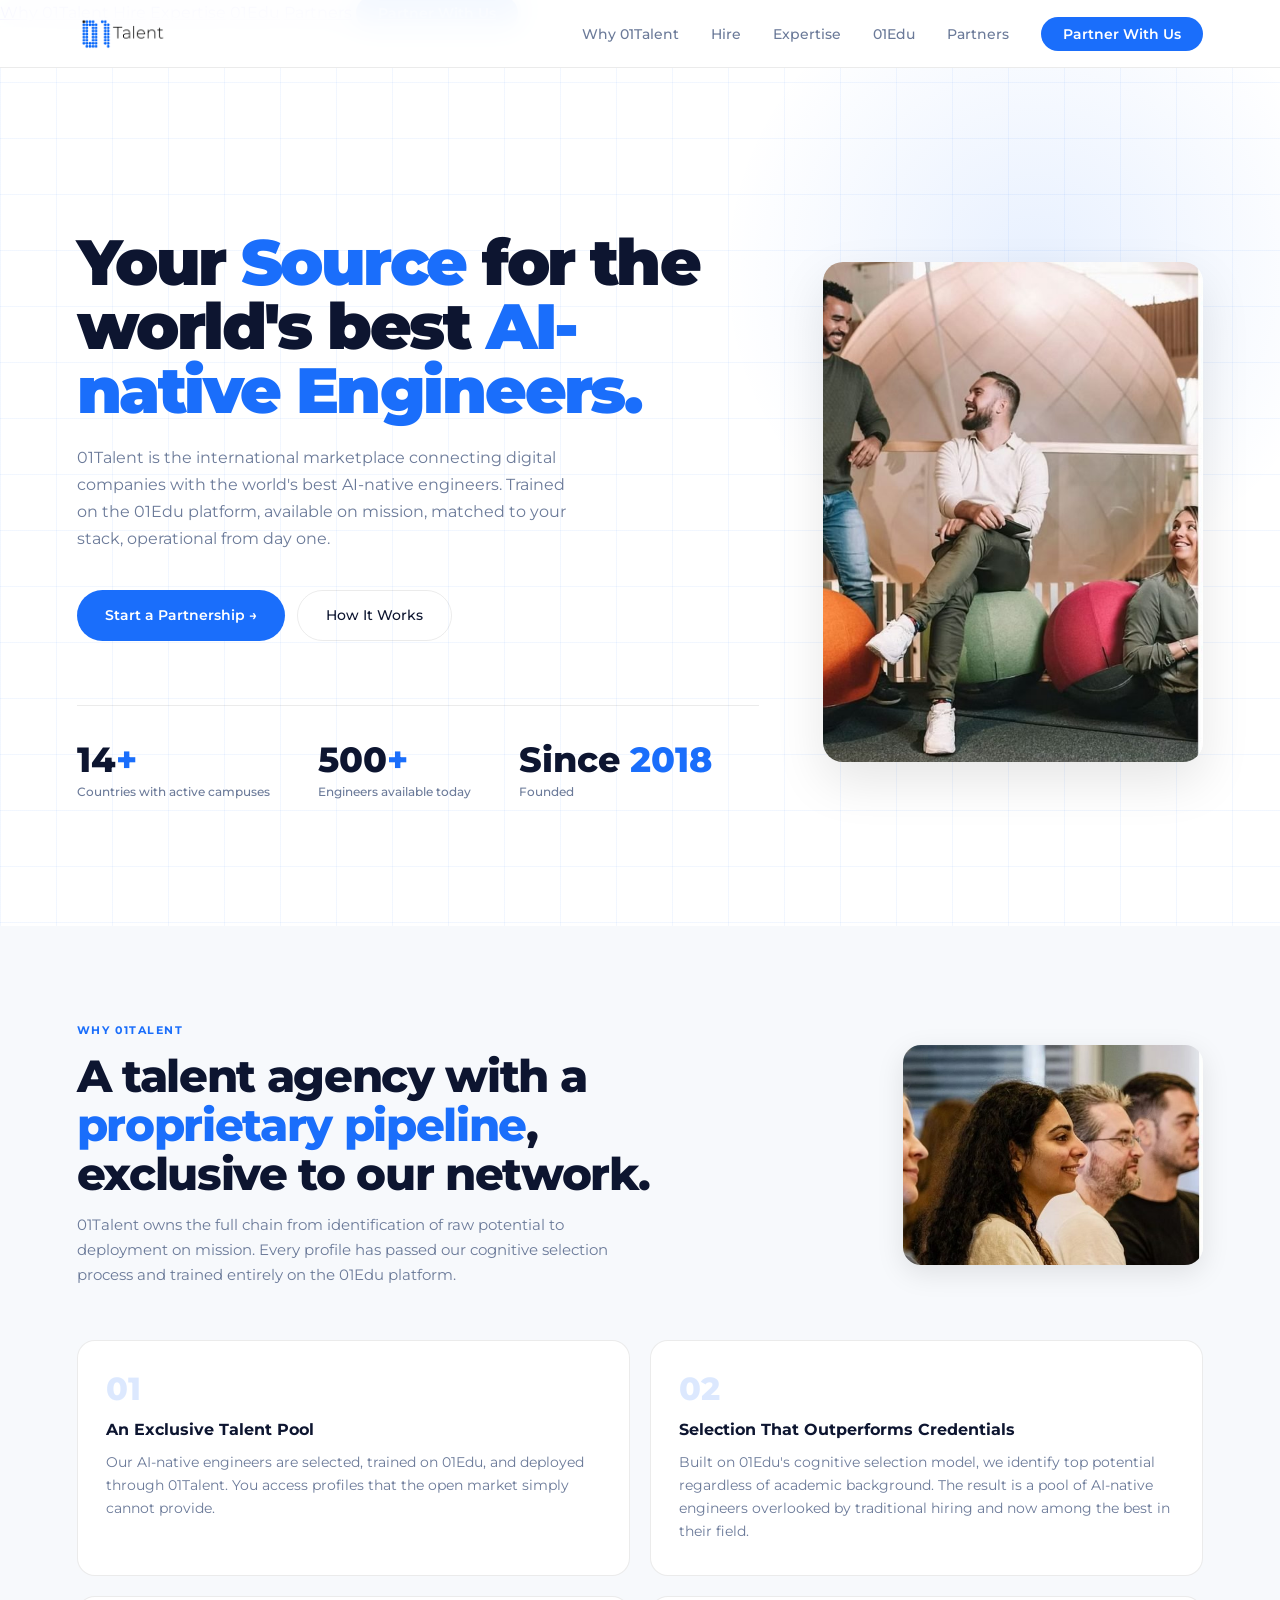
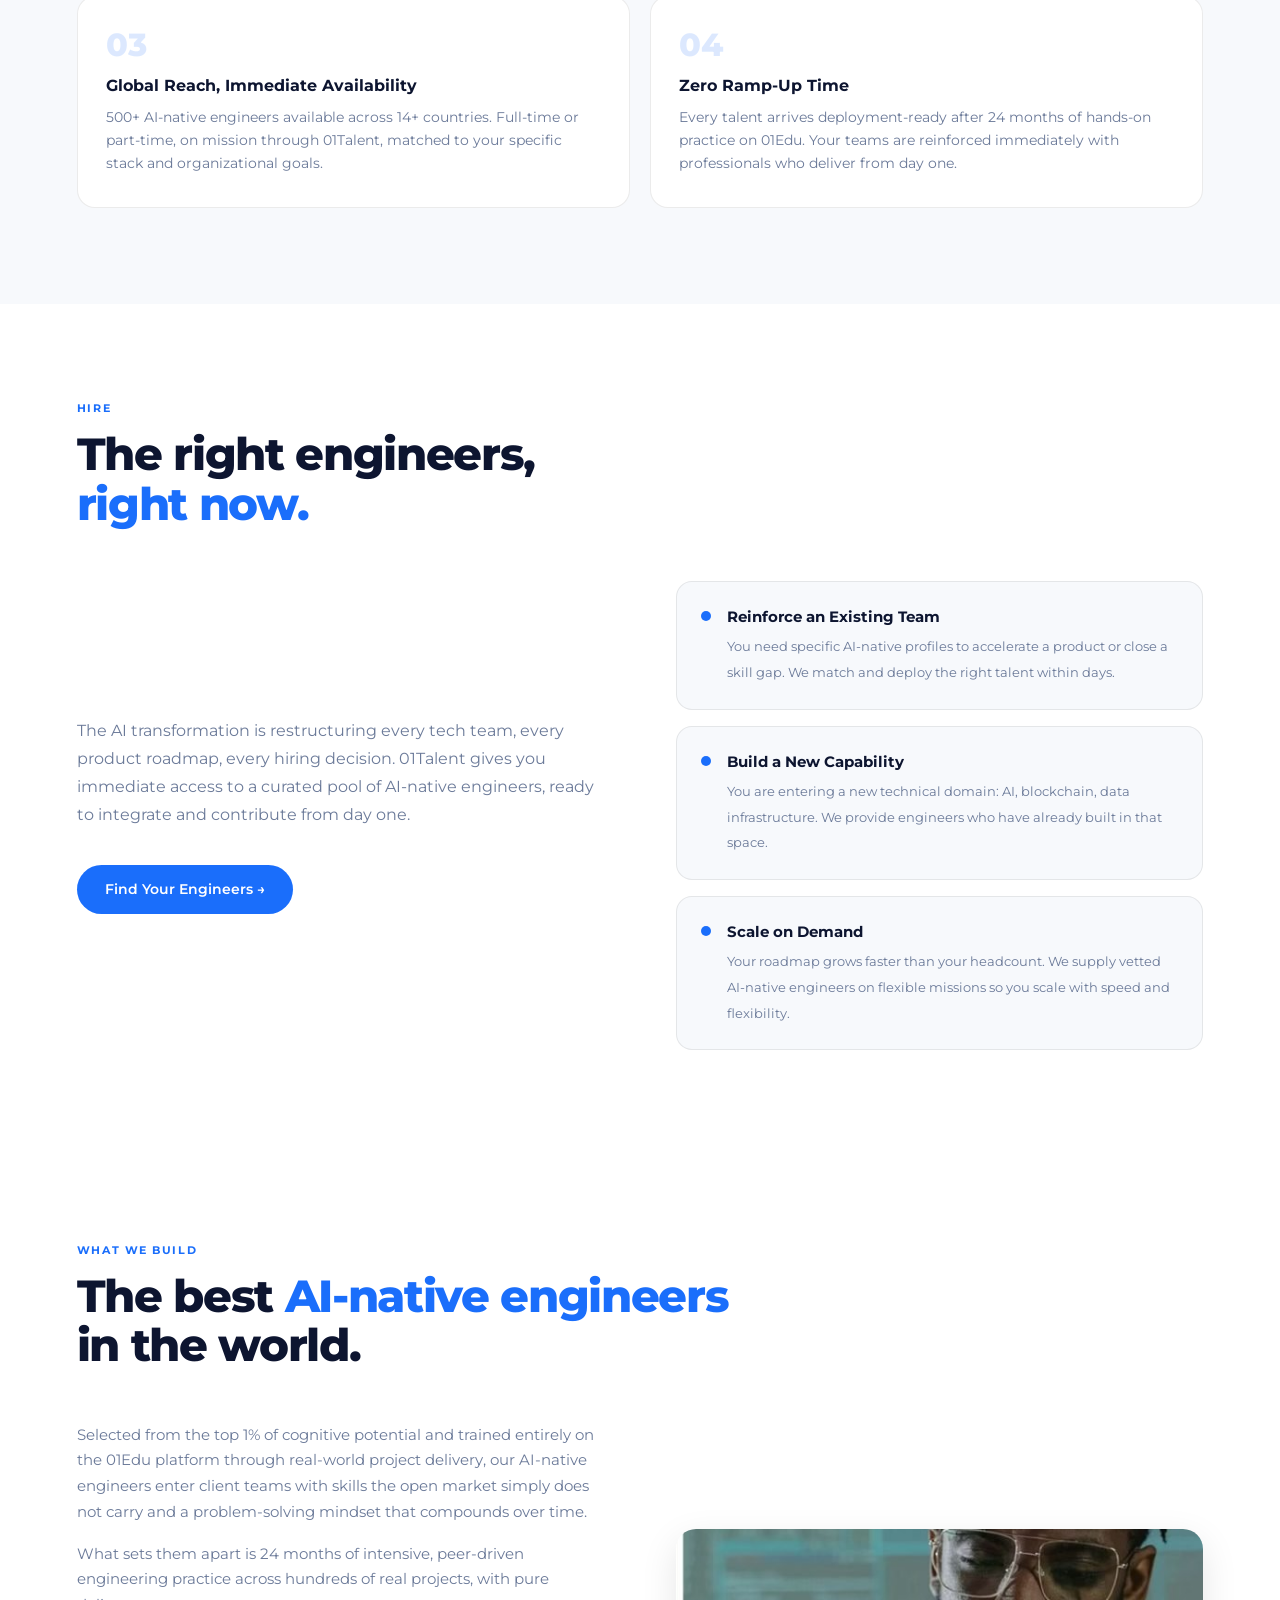
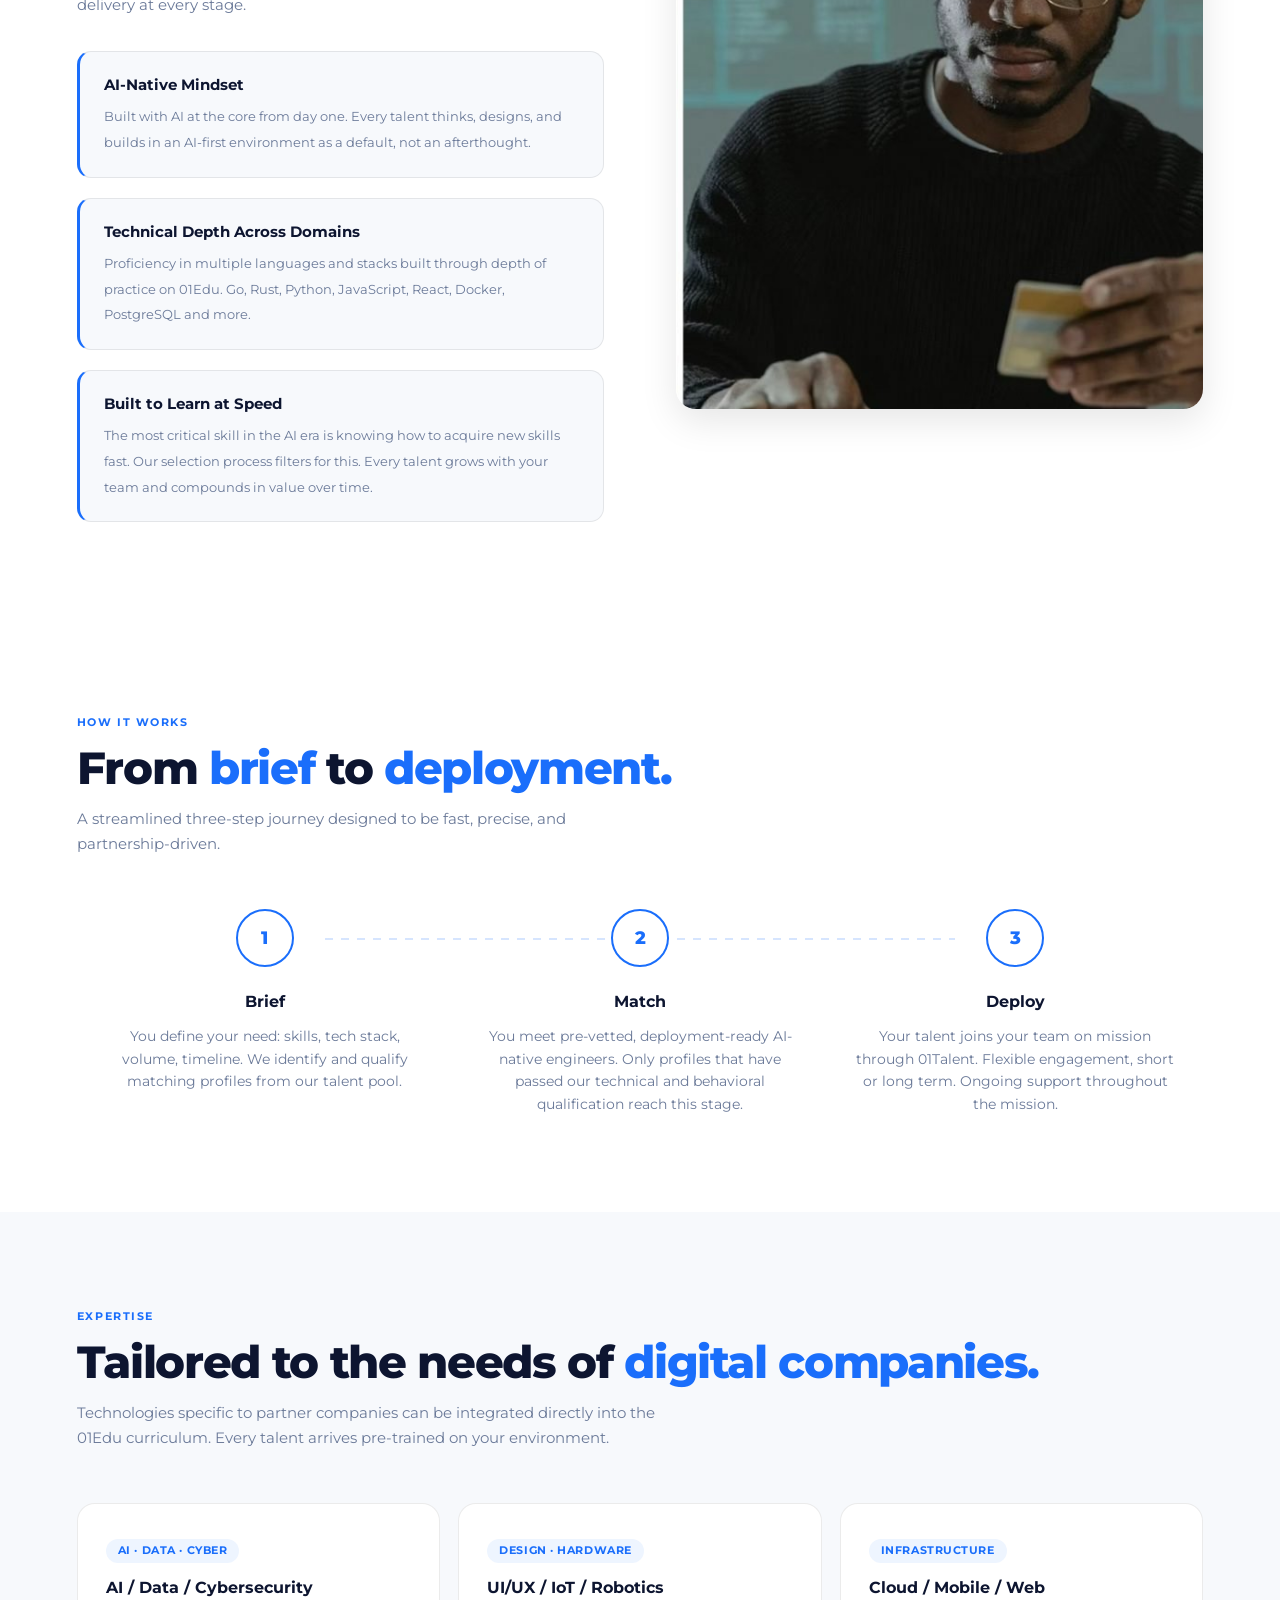
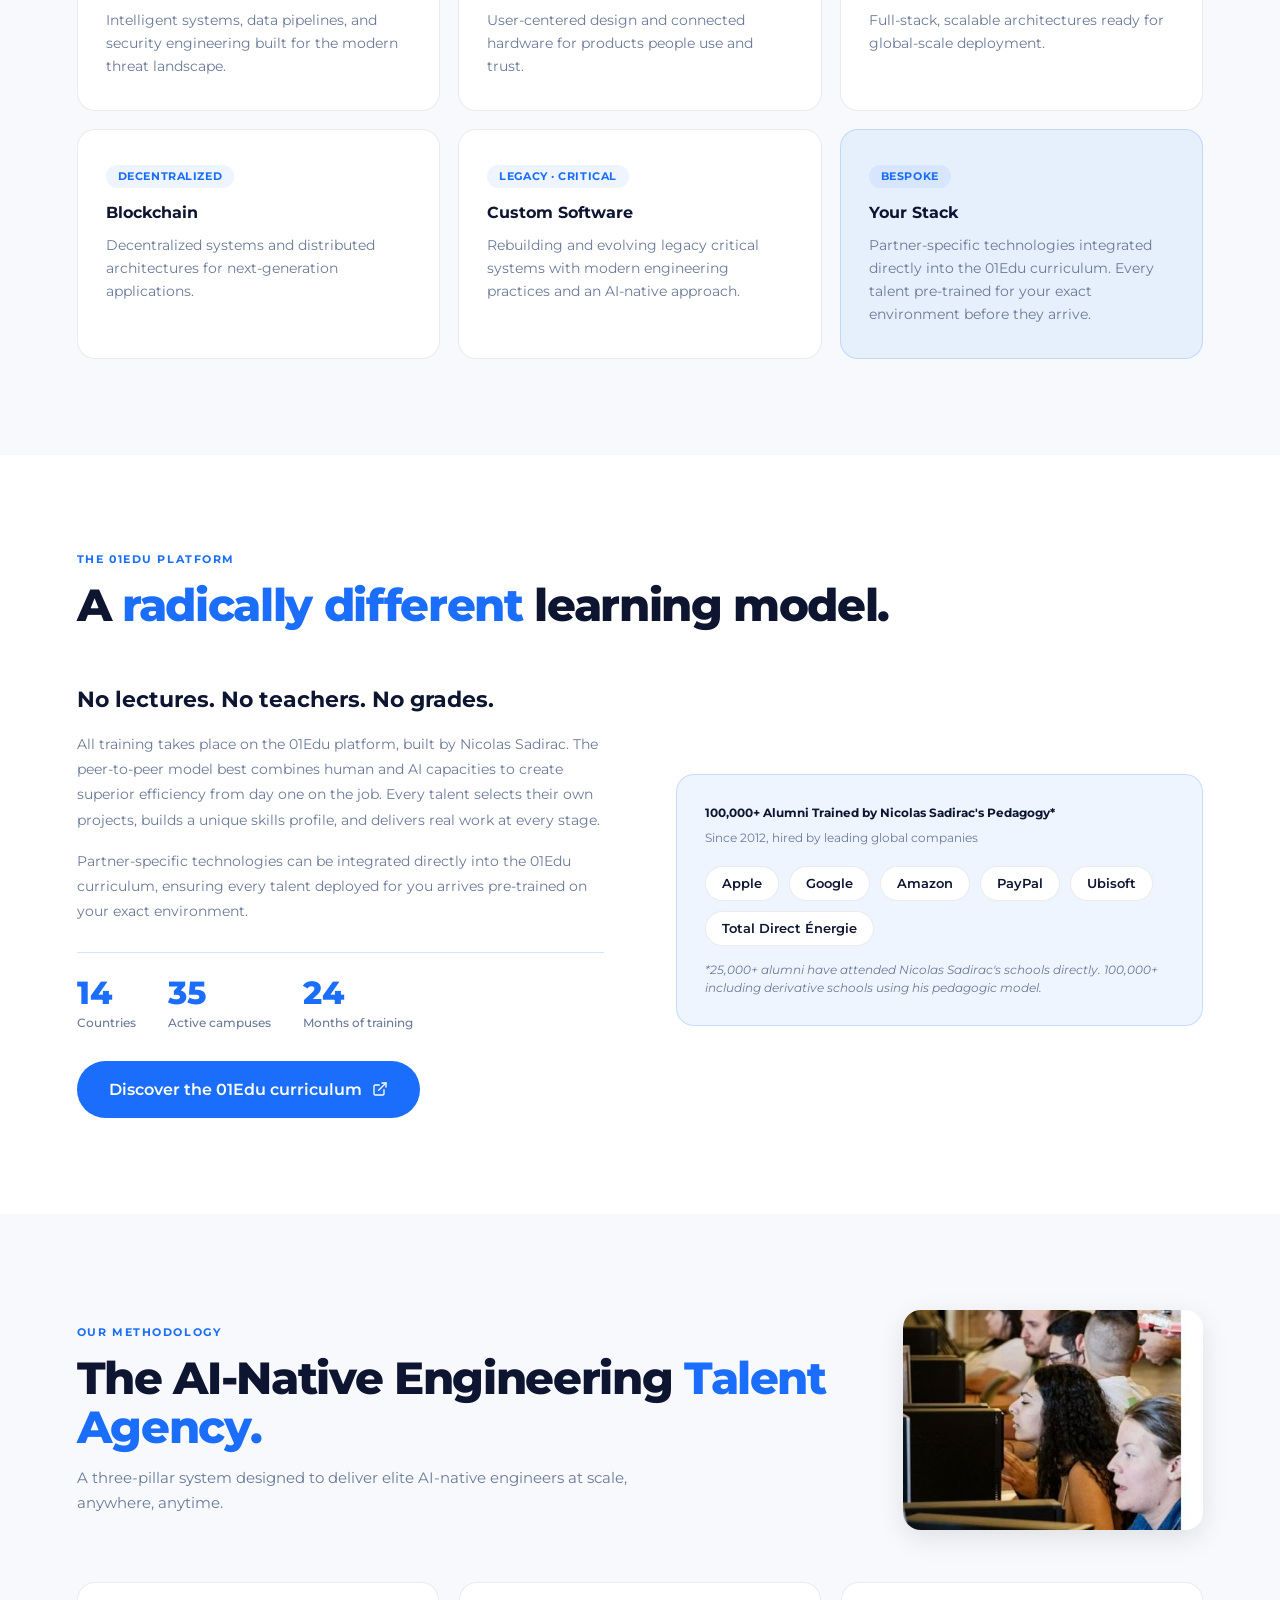
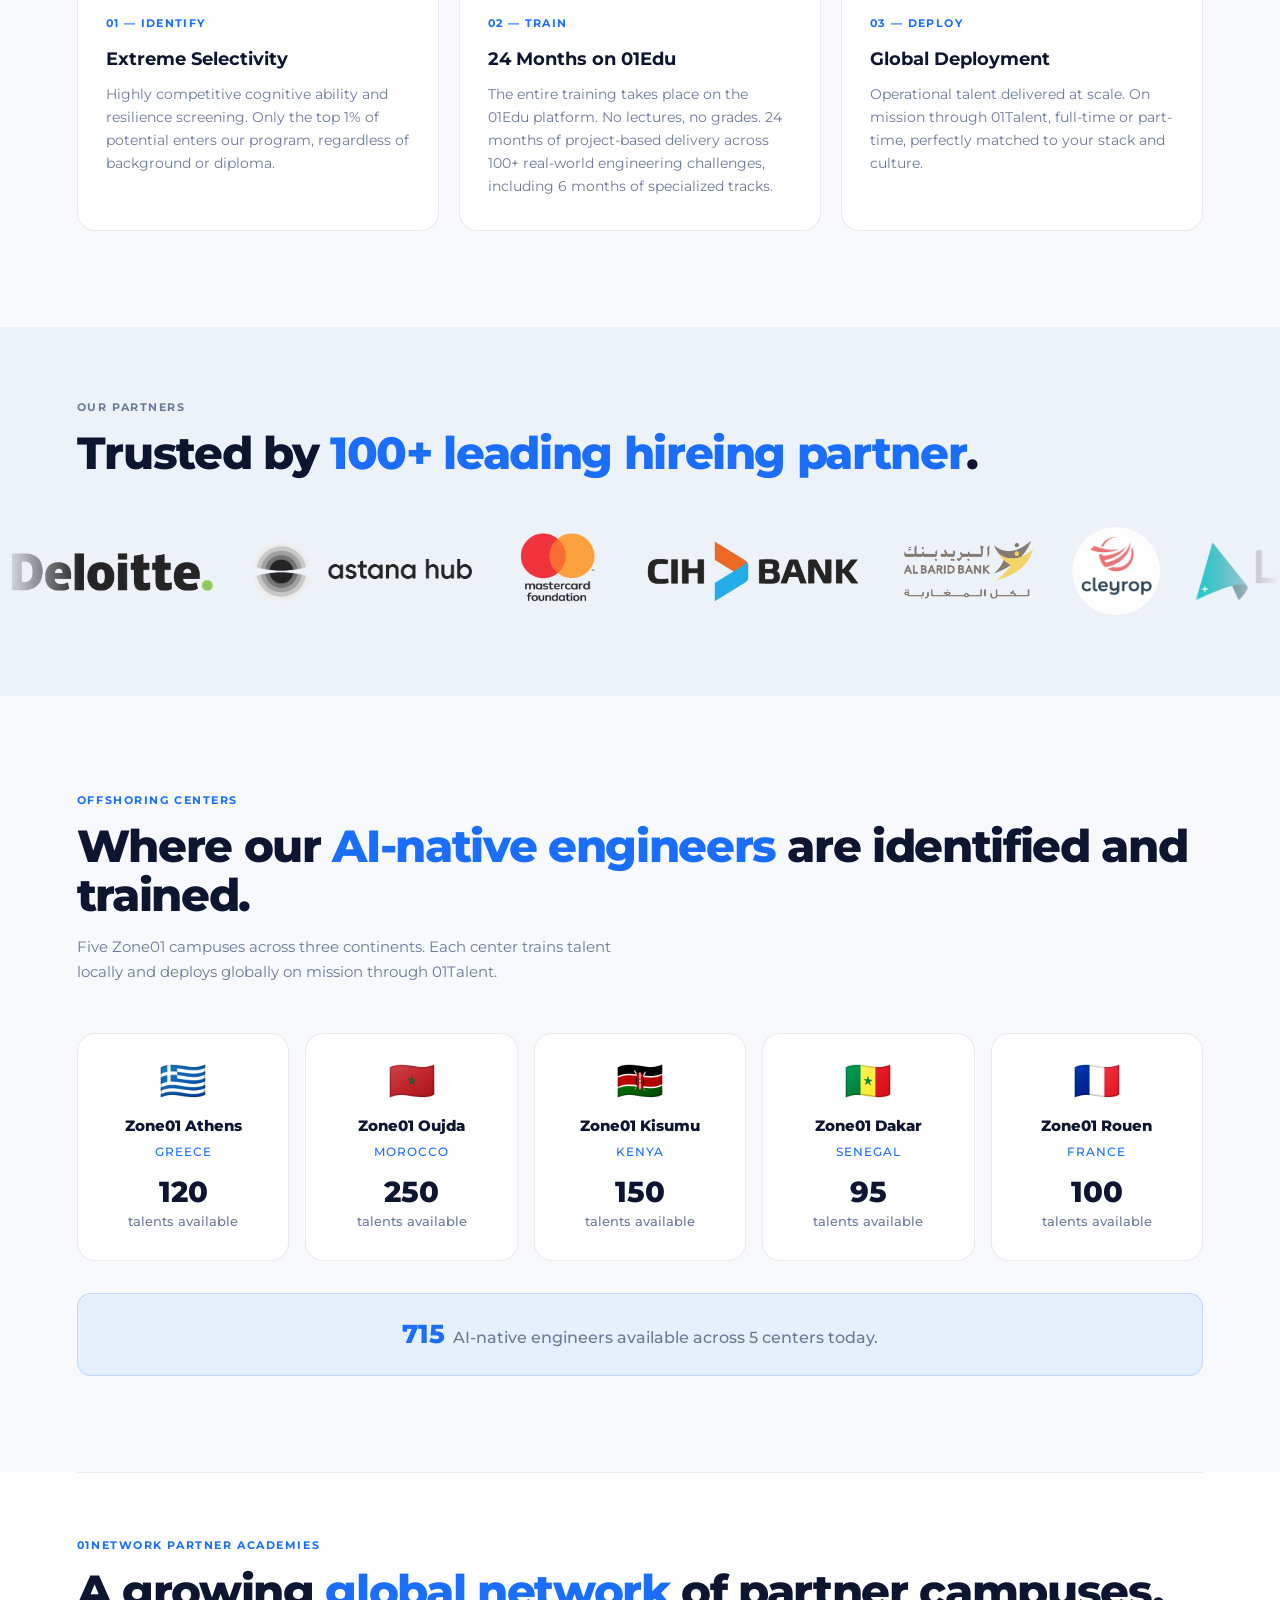
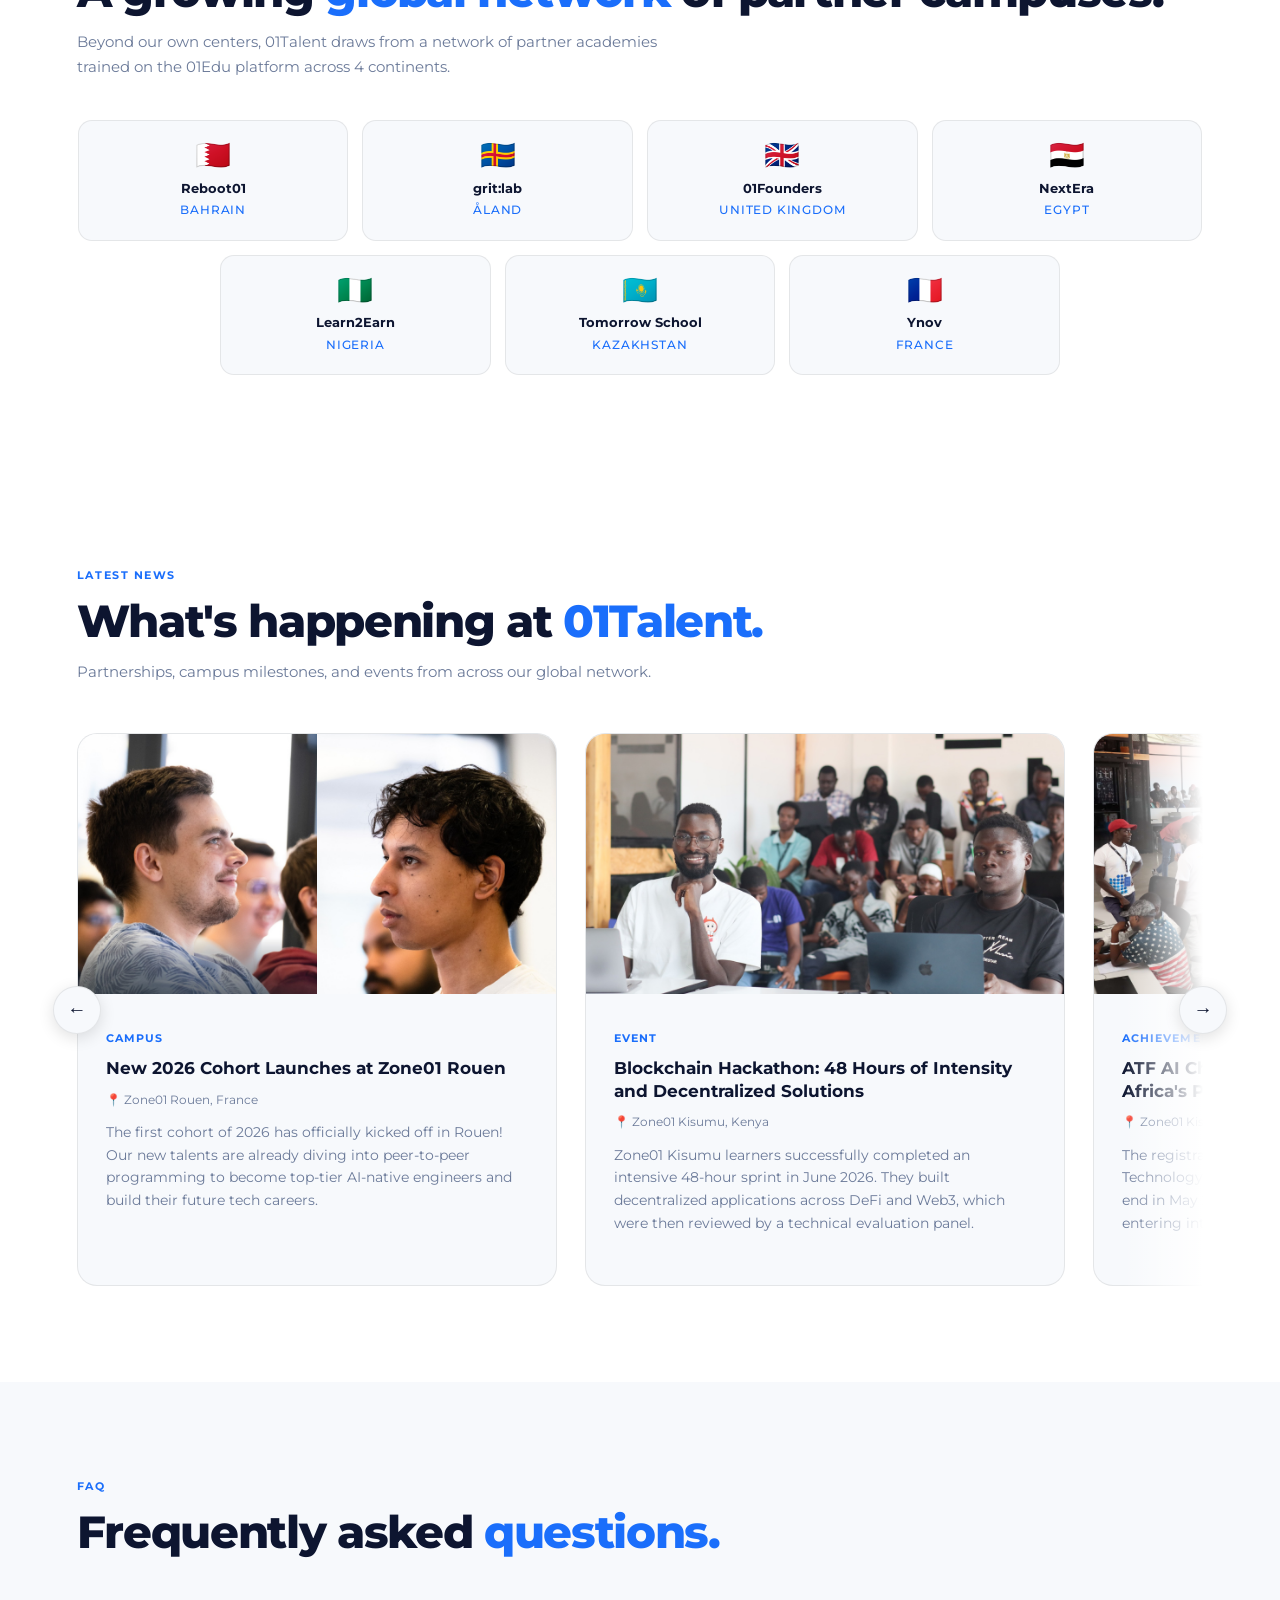
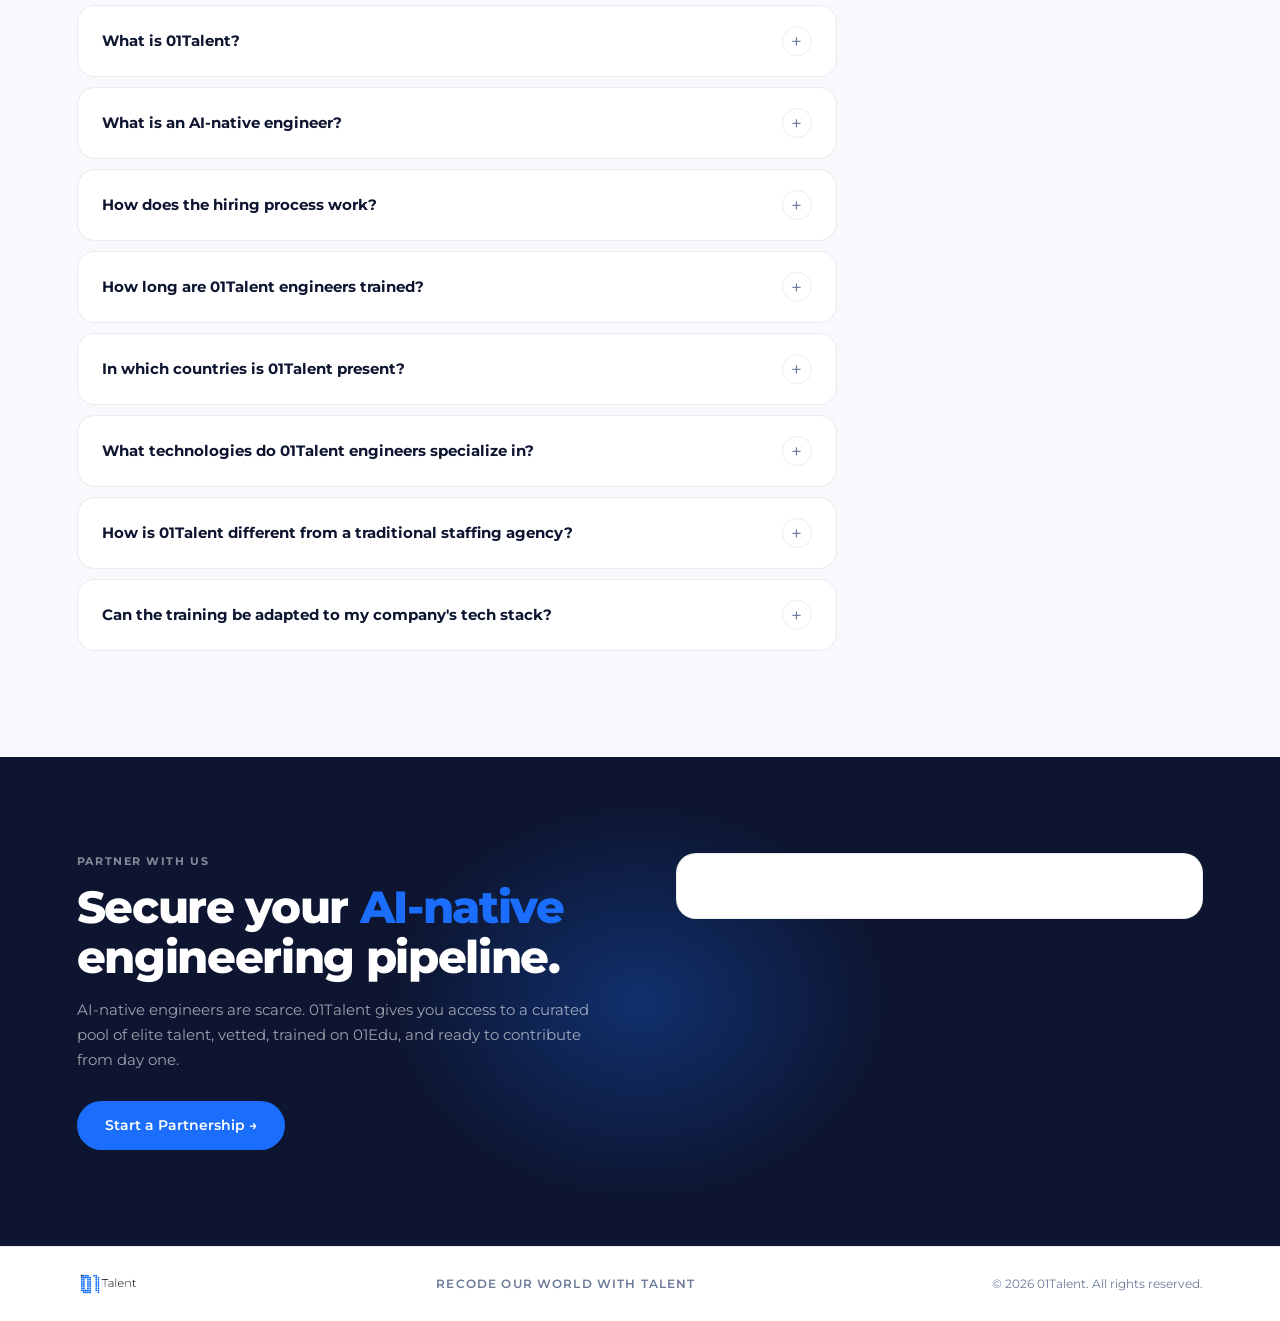
==== index.html @ 5a07d559 "Update index.html" ====
<!DOCTYPE html>
<html lang="en">
<head>
<meta charset="UTF-8">
<meta name="viewport" content="width=device-width, initial-scale=1.0">
<title>01Talent International Marketplace</title>

<!-- SEO: Meta description -->
<meta name="description" content="01Talent connects digital companies with the world's best AI-native engineers. Trained on 01Edu across 14+ countries, 500+ engineers available today. Hire top tech talent from day one.">
<meta name="robots" content="index, follow">

<!-- SEO: Canonical -->
<link rel="canonical" href="https://www.01talent.com/">

<!-- SEO: Open Graph (LinkedIn, Slack, Facebook) -->
<meta property="og:type" content="website">
<meta property="og:url" content="https://www.01talent.com/">
<meta property="og:title" content="01Talent — International AI-Native Engineers Marketplace">
<meta property="og:description" content="Access a curated pool of 500+ AI-native engineers, trained on 01Edu across 14+ countries. Operational from day one.">
<meta property="og:image" content="https://www.01talent.com/images/hero.jpg">
<meta property="og:site_name" content="01Talent">
<meta property="og:locale" content="en_US">

<!-- SEO: Twitter Card -->
<meta name="twitter:card" content="summary_large_image">
<meta name="twitter:title" content="01Talent — International AI-Native Engineers Marketplace">
<meta name="twitter:description" content="Access a curated pool of 500+ AI-native engineers, trained on 01Edu across 14+ countries. Operational from day one.">
<meta name="twitter:image" content="https://www.01talent.com/images/hero.jpg">

<!-- SEO: Schema.org JSON-LD -->
<script type="application/ld+json">
{
  "@context": "https://schema.org",
  "@type": "Organization",
  "name": "01Talent",
  "url": "https://www.01talent.com",
  "logo": "https://www.01talent.com/images/logo.png",
  "description": "International marketplace connecting digital companies with AI-native engineers trained on the 01Edu platform.",
  "foundingDate": "2018",
  "areaServed": "Worldwide",
  "sameAs": [],
  "offers": {
    "@type": "Service",
    "name": "AI-Native Engineering Talent",
    "description": "Hire vetted AI-native engineers across 14+ countries, available on mission and matched to your stack."
  }
}
</script>
<link rel="preconnect" href="https://fonts.googleapis.com">
<link href="https://fonts.googleapis.com/css2?family=Montserrat:wght@300;400;500;600;700;800;900&display=swap" rel="stylesheet">
<script charset="utf-8" type="text/javascript" src="//js-eu1.hsforms.net/forms/embed/v2.js" defer></script>
<style>
*,*::before,*::after{box-sizing:border-box;margin:0;padding:0;}
html{scroll-behavior:smooth;}
:root{
  --blue:#1A6EFB;--blue-light:#4A8FF5;
  --blue-faint:rgba(26,110,251,0.07);--blue-border:rgba(26,110,251,0.18);
  --bg:#F7F9FC;--bg2:#FFFFFF;--bg3:#EDF1F8;
  --border:rgba(0,0,0,0.08);--text:#0D1530;--muted:#6B7A99;
}
body{font-family:'Montserrat',sans-serif;background:var(--bg);color:var(--text);overflow-x:hidden;line-height:1.6;}
nav{position:fixed;top:0;left:0;right:0;z-index:100;padding:0 6vw;height:68px;display:flex;align-items:center;justify-content:space-between;background:rgba(255,255,255,0.95);backdrop-filter:blur(16px);border-bottom:1px solid var(--border);}
.logo img{height:38px;width:auto;display:block;}
nav ul{list-style:none;display:flex;gap:2rem;}
.hamburger{display:none;}
nav ul a{text-decoration:none;color:var(--muted);font-size:.85rem;font-weight:500;transition:color .2s;}
nav ul a:hover{color:var(--text);}
.nav-cta{background:var(--blue);color:#fff !important;padding:9px 22px;border-radius:100px;font-weight:600 !important;font-size:.85rem !important;transition:background .2s,transform .2s !important;}
.nav-cta:hover{background:var(--blue-light) !important;transform:translateY(-1px);}
#hero{min-height:100vh;padding:0 6vw;display:flex;align-items:center;position:relative;overflow:hidden;background:var(--bg2);}
.hero-grid{position:absolute;inset:0;pointer-events:none;background-image:linear-gradient(rgba(26,110,251,0.06) 1px,transparent 1px),linear-gradient(90deg,rgba(26,110,251,0.06) 1px,transparent 1px);background-size:56px 56px;}
.hero-blob{position:absolute;pointer-events:none;width:650px;height:650px;background:radial-gradient(circle,rgba(26,110,251,0.1) 0%,transparent 68%);top:-80px;right:-80px;}
.marketplace-headline{font-size:clamp(2.4rem,5vw,4.8rem);font-weight:900;line-height:1.0;letter-spacing:-0.04em;color:var(--text);animation:fadeUp .7s .1s ease both;margin-bottom:20px;}
.marketplace-headline em{font-style:normal;color:var(--blue);}
.hero-tagline{font-size:1.05rem;color:var(--muted);font-weight:400;line-height:1.6;animation:fadeUp .7s .15s ease both;}
.hero-sub{margin-top:22px;font-size:1rem;color:var(--muted);max-width:500px;line-height:1.7;animation:fadeUp .7s .2s ease both;}
.hero-actions{margin-top:38px;display:flex;gap:12px;flex-wrap:wrap;animation:fadeUp .7s .3s ease both;}
.btn-primary{background:var(--blue);color:#fff;padding:13px 28px;border-radius:100px;text-decoration:none;font-weight:600;font-size:.9rem;transition:all .25s;display:inline-flex;align-items:center;gap:8px;}
.btn-primary:hover{background:var(--blue-light);transform:translateY(-2px);box-shadow:0 10px 28px rgba(26,110,251,0.25);}
.btn-ghost{background:transparent;border:1.5px solid var(--border);color:var(--text);padding:13px 28px;border-radius:100px;text-decoration:none;font-weight:500;font-size:.9rem;transition:all .25s;}
.btn-ghost:hover{border-color:rgba(0,0,0,0.2);background:var(--bg3);}
.hero-stats{display:flex;gap:48px;margin-top:64px;flex-wrap:wrap;padding-top:36px;border-top:1px solid var(--border);animation:fadeUp .7s .4s ease both;}
.stat-num{font-size:2.2rem;font-weight:800;color:var(--text);line-height:1;}
.stat-num span{color:var(--blue);}
.stat-label{font-size:.78rem;color:var(--muted);margin-top:4px;font-weight:500;}
@keyframes fadeUp{from{opacity:0;transform:translateY(22px);}to{opacity:1;transform:translateY(0);}}
section{padding:96px 6vw;}
.section-label{font-size:.7rem;font-weight:700;letter-spacing:.14em;text-transform:uppercase;color:var(--blue);margin-bottom:12px;}
h2{font-size:clamp(1.9rem,3.5vw,2.8rem);font-weight:800;letter-spacing:-0.03em;color:var(--text);line-height:1.1;}
h2 em{font-style:normal;color:var(--blue);}
.section-sub{margin-top:14px;color:var(--muted);max-width:580px;font-size:.92rem;line-height:1.7;}
.card{background:var(--bg2);border:1px solid var(--border);border-radius:18px;padding:32px 28px;transition:transform .3s,box-shadow .3s,border-color .3s;}
.card:hover{transform:translateY(-5px);box-shadow:0 12px 32px rgba(0,0,0,0.07);border-color:var(--blue-border);}
.card-title{font-size:1rem;font-weight:700;color:var(--text);margin-bottom:8px;}
.card-desc{color:var(--muted);font-size:.87rem;line-height:1.65;}
#news{background:var(--bg2);}
.news-carousel{position:relative;margin-top:48px;}
.news-track-outer{overflow:hidden;position:relative;}
.news-track-outer::after{content:'';position:absolute;top:0;bottom:0;right:0;width:80px;z-index:2;pointer-events:none;background:linear-gradient(-90deg,var(--bg2),transparent);}
.news-track{display:flex;gap:28px;transition:transform .5s cubic-bezier(.4,0,.2,1);}
.news-card{flex:0 0 480px;background:var(--bg);border:1px solid var(--border);border-radius:20px;overflow:hidden;transition:transform .3s,box-shadow .3s,border-color .3s;cursor:pointer;}
.news-card:hover{transform:translateY(-6px);box-shadow:0 16px 40px rgba(0,0,0,0.1);border-color:var(--blue-border);}
.news-card-img{width:100%;height:260px;object-fit:cover;}
.news-card-body{padding:28px;}
.news-card-tag{font-size:.68rem;font-weight:700;letter-spacing:.1em;text-transform:uppercase;color:var(--blue);margin-bottom:10px;}
.news-card-title{font-size:1.05rem;font-weight:700;color:var(--text);line-height:1.35;margin-bottom:10px;}
.news-card-date{font-size:.75rem;color:var(--muted);margin-bottom:12px;}
.news-card-desc{font-size:.86rem;color:var(--muted);line-height:1.65;}

.news-nav-btn{position:absolute;top:50%;transform:translateY(-50%);width:48px;height:48px;border-radius:50%;background:var(--bg);border:1.5px solid var(--border);display:flex;align-items:center;justify-content:center;cursor:pointer;transition:all .25s;color:var(--text);font-size:1.2rem;z-index:10;box-shadow:0 4px 16px rgba(0,0,0,0.12);}
.news-nav-btn:hover{background:var(--blue);border-color:var(--blue);color:#fff;}
.news-nav-btn.prev{left:-24px;}
.news-nav-btn.next{right:-24px;}
/* Lightbox */
.lightbox{display:none;position:fixed;inset:0;z-index:1000;background:rgba(0,0,0,0.85);align-items:center;justify-content:center;backdrop-filter:blur(6px);}
.lightbox.active{display:flex;}
.lightbox-img{max-width:90vw;max-height:88vh;border-radius:16px;box-shadow:0 32px 80px rgba(0,0,0,0.5);object-fit:contain;}
.lightbox-close{position:absolute;top:24px;right:28px;width:44px;height:44px;border-radius:50%;background:rgba(255,255,255,0.12);border:none;color:#fff;font-size:1.4rem;cursor:pointer;display:flex;align-items:center;justify-content:center;transition:background .2s;}
.lightbox-close:hover{background:rgba(255,255,255,0.25);}
#what-we-build{background:var(--bg2);}
.build-inner{display:grid;grid-template-columns:1fr 1fr;gap:72px;align-items:center;margin-top:52px;}
.build-text p{color:var(--muted);font-size:.92rem;line-height:1.75;margin-bottom:16px;}
.build-qualities{display:flex;flex-direction:column;gap:20px;margin-top:32px;}
.quality-item{background:var(--bg);border:1px solid var(--border);border-radius:14px;padding:22px 24px;border-left:3px solid var(--blue);}
.quality-item strong{display:block;color:var(--text);font-size:.92rem;font-weight:700;margin-bottom:6px;}
.quality-item span{color:var(--muted);font-size:.84rem;line-height:1.6;}
#why{background:var(--bg);}
.why-grid{display:grid;grid-template-columns:repeat(2,1fr);gap:20px;margin-top:52px;}
.why-num{font-size:2rem;font-weight:800;color:var(--blue);opacity:.15;margin-bottom:12px;line-height:1;}
#partners{padding:72px 0;background:var(--bg3);overflow:hidden;}
.partners-track-wrap{overflow:hidden;position:relative;}
.partners-track-wrap::before,.partners-track-wrap::after{content:'';position:absolute;top:0;bottom:0;width:80px;z-index:2;pointer-events:none;}
.partners-track-wrap::before{left:0;background:linear-gradient(90deg,var(--bg3),transparent);}
.partners-track-wrap::after{right:0;background:linear-gradient(-90deg,var(--bg3),transparent);}
.partners-track{display:flex;align-items:center;gap:32px;width:max-content;animation:partnerScroll 40s linear infinite;padding:8px 0;}
.partners-track:hover{animation-play-state:paused;}
.partner-logo-item{flex-shrink:0;height:90px;display:flex;align-items:center;justify-content:center;overflow:hidden;}
.partner-logo-item img{height:100%;width:auto;max-width:220px;object-fit:contain;object-position:center;opacity:.85;transition:opacity .3s;}
.partner-logo-item img:hover{opacity:1;}
.partner-logo-item img:not([src]),.partner-logo-item img[src=""]{display:none;}
.partner-logo-item img::after{display:none;}
@keyframes partnerScroll{0%{transform:translateX(0);}100%{transform:translateX(-50%);}}
#hire{background:var(--bg2);}
.hire-inner{display:grid;grid-template-columns:1fr 1fr;gap:72px;align-items:center;margin-top:52px;}
.hire-lead{font-size:1rem;color:var(--muted);line-height:1.75;margin-bottom:36px;}
.scenario-grid{display:flex;flex-direction:column;gap:16px;}
.scenario{background:var(--bg);border:1px solid var(--border);border-radius:16px;padding:24px;display:flex;gap:16px;align-items:flex-start;transition:border-color .3s;}
.scenario:hover{border-color:var(--blue-border);}
.scenario-dot{width:10px;height:10px;border-radius:50%;background:var(--blue);flex-shrink:0;margin-top:5px;}
.scenario-text strong{display:block;color:var(--text);font-size:.92rem;font-weight:700;margin-bottom:4px;}
.scenario-text span{color:var(--muted);font-size:.84rem;line-height:1.6;}
#centers{background:var(--bg);}
.centers-grid{display:grid;grid-template-columns:repeat(5,1fr);gap:16px;margin-top:48px;}
.center-card{background:var(--bg2);border:1px solid var(--border);border-radius:18px;padding:28px 20px;text-align:center;transition:transform .3s,box-shadow .3s,border-color .3s;position:relative;overflow:hidden;}
.center-card::after{content:'';position:absolute;bottom:0;left:0;right:0;height:3px;background:var(--blue);transform:scaleX(0);transform-origin:center;transition:transform .35s;}
.center-card:hover{transform:translateY(-6px);box-shadow:0 14px 36px rgba(0,0,0,0.08);border-color:var(--blue-border);}
.center-card:hover::after{transform:scaleX(1);}
.center-flag{font-size:2.4rem;margin-bottom:14px;line-height:1;}
.center-name{font-size:.95rem;font-weight:800;color:var(--text);margin-bottom:4px;}
.center-country{font-size:.78rem;font-weight:500;color:var(--blue);text-transform:uppercase;letter-spacing:.08em;margin-bottom:16px;}
.center-stat{font-size:.82rem;color:var(--muted);font-weight:500;}
.center-stat span{font-size:1.8rem;font-weight:800;color:var(--text);display:block;line-height:1;margin-bottom:4px;}
.centers-total{margin-top:32px;text-align:center;font-size:1rem;color:var(--muted);font-weight:500;padding:20px;background:var(--blue-faint);border:1px solid var(--blue-border);border-radius:14px;}
.centers-total span{font-size:1.6rem;font-weight:800;color:var(--blue);margin-right:8px;}
.academies-grid{display:flex;flex-wrap:wrap;justify-content:center;gap:14px;margin-top:40px;}.academy-card{flex:0 0 calc(25% - 11px);}
.academy-card{background:var(--bg);border:1px solid var(--border);border-radius:14px;padding:20px 16px;text-align:center;transition:transform .25s,border-color .25s,box-shadow .25s;}
.academy-card:hover{transform:translateY(-4px);border-color:var(--blue-border);box-shadow:0 8px 24px rgba(0,0,0,0.06);}
.academy-flag{font-size:1.8rem;margin-bottom:10px;line-height:1;}
.academy-name{font-size:.82rem;font-weight:700;color:var(--text);margin-bottom:4px;line-height:1.3;}
.academy-country{font-size:.72rem;font-weight:500;color:var(--blue);text-transform:uppercase;letter-spacing:.07em;}
#methodology{background:var(--bg);}
.method-grid{display:grid;grid-template-columns:repeat(3,1fr);gap:20px;margin-top:52px;}
.method-card{background:var(--bg2);border:1px solid var(--border);border-radius:18px;padding:32px 28px;position:relative;overflow:hidden;transition:transform .3s,box-shadow .3s,border-color .3s;}
.method-card:hover{transform:translateY(-5px);box-shadow:0 12px 32px rgba(0,0,0,0.07);border-color:var(--blue-border);}
.method-card::after{content:'';position:absolute;bottom:0;left:0;right:0;height:3px;background:var(--blue);transform:scaleX(0);transform-origin:left;transition:transform .35s;}
.method-card:hover::after{transform:scaleX(1);}
.method-step{font-size:.7rem;font-weight:700;letter-spacing:.12em;text-transform:uppercase;color:var(--blue);margin-bottom:12px;}
.method-title{font-size:1.1rem;font-weight:700;color:var(--text);margin-bottom:10px;}
.method-desc{color:var(--muted);font-size:.87rem;line-height:1.65;}
#platform{background:var(--bg2);}
.platform-inner{display:grid;grid-template-columns:1fr 1fr;gap:72px;align-items:center;margin-top:52px;}
.platform-text h3{font-size:1.4rem;font-weight:700;color:var(--text);margin-bottom:14px;}
.platform-text p{color:var(--muted);font-size:.9rem;line-height:1.75;margin-bottom:16px;}
.alumni-box{background:var(--blue-faint);border:1px solid var(--blue-border);border-radius:18px;padding:28px;}
.alumni-label{font-size:.78rem;font-weight:700;color:var(--text);margin-bottom:6px;}
.alumni-sublabel{font-size:.74rem;color:var(--muted);margin-bottom:18px;}
.alumni-logos{display:flex;flex-wrap:wrap;gap:10px;margin-bottom:16px;}
.alumni-pill{background:var(--bg2);border:1px solid var(--border);border-radius:100px;padding:6px 16px;font-size:.82rem;font-weight:600;color:var(--text);}
.edu-stat-row{display:flex;gap:32px;margin-top:28px;padding-top:24px;border-top:1px solid var(--blue-border);}
.edu-stat-num{font-size:2rem;font-weight:800;color:var(--blue);line-height:1;}
.edu-stat-label{font-size:.75rem;color:var(--muted);margin-top:4px;font-weight:500;}
.footnote{font-size:.72rem;color:var(--muted);margin-top:12px;font-style:italic;line-height:1.5;}
#expertise{background:var(--bg);}
.expertise-grid{display:grid;grid-template-columns:repeat(3,1fr);gap:18px;margin-top:52px;}
.exp-tag{display:inline-block;background:var(--blue-faint);border-radius:100px;padding:3px 12px;font-size:.7rem;font-weight:700;color:var(--blue);margin-bottom:12px;letter-spacing:.05em;text-transform:uppercase;}
#process{background:var(--bg2);}
.process-steps{display:grid;grid-template-columns:repeat(3,1fr);gap:0;margin-top:52px;position:relative;}
.process-steps::before{content:'';position:absolute;top:29px;left:22%;right:22%;height:2px;background:repeating-linear-gradient(90deg,var(--blue-border) 0,var(--blue-border) 8px,transparent 8px,transparent 16px);}
.step{padding:0 24px;text-align:center;}
.step-num{width:58px;height:58px;background:var(--bg2);border:2px solid var(--blue);border-radius:50%;display:flex;align-items:center;justify-content:center;font-size:1.1rem;font-weight:800;color:var(--blue);margin:0 auto 22px;position:relative;z-index:1;}
.step-title{font-size:1rem;font-weight:700;color:var(--text);margin-bottom:10px;}
.step-desc{color:var(--muted);font-size:.86rem;line-height:1.65;}
#cta{background:var(--text);position:relative;overflow:hidden;}
.cta-blob{position:absolute;pointer-events:none;width:500px;height:400px;background:radial-gradient(ellipse,rgba(26,110,251,0.3) 0%,transparent 70%);top:50%;left:50%;transform:translate(-50%,-50%);}
.cta-inner{position:relative;z-index:2;display:grid;grid-template-columns:1fr 1fr;gap:72px;align-items:start;}
#cta .section-label{color:rgba(255,255,255,0.5);}
#cta h2{color:#fff;margin-bottom:16px;}
#cta .cta-desc{color:rgba(255,255,255,0.6);font-size:.92rem;line-height:1.7;margin-bottom:28px;}
.hs-form-wrap{background:#ffffff;border:1px solid var(--border);border-radius:20px;padding:32px;}
.hs-form-wrap .hs-form fieldset{max-width:100% !important;}
.hs-form-wrap .hs-form .hs-input{width:100% !important;background:#f7f9fc;border:1px solid var(--border);border-radius:10px;padding:11px 14px;font-size:.88rem;color:var(--text);font-family:'Montserrat',sans-serif;box-sizing:border-box;}
.hs-form-wrap .hs-form label{font-size:.72rem;font-weight:600;color:var(--muted);letter-spacing:.05em;text-transform:uppercase;display:block;margin-bottom:6px;}
.hs-form-wrap .hs-form .hs-form-field{margin-bottom:14px;}
.hs-form-wrap .hs-form .hs-button{background:var(--blue);color:#fff;border:none;padding:13px 28px;border-radius:100px;font-weight:700;font-size:.9rem;font-family:'Montserrat',sans-serif;cursor:pointer;margin-top:6px;width:100%;transition:background .25s;}
.hs-form-wrap .hs-form .hs-button:hover{background:var(--blue-light);}
footer{padding:24px 6vw;background:var(--bg2);border-top:1px solid var(--border);display:flex;justify-content:space-between;align-items:center;flex-wrap:wrap;gap:12px;}
footer img{height:26px;width:auto;}
.footer-tagline{font-size:.72rem;text-transform:uppercase;letter-spacing:.1em;color:var(--muted);font-weight:600;}
footer .copy{font-size:.78rem;color:var(--muted);}
.reveal{opacity:0;transform:translateY(26px);transition:opacity .7s ease,transform .7s ease;}
.reveal.visible{opacity:1;transform:translateY(0);}
@media(max-width:900px){
  .hero-photo-wrap{display:none !important;}
  .build-inner,.hire-inner,.platform-inner,.cta-inner{grid-template-columns:1fr;gap:48px;}
  .method-grid,.expertise-grid{grid-template-columns:1fr 1fr;}
  .why-grid{grid-template-columns:1fr;}
  .process-steps{grid-template-columns:1fr;gap:40px;}
  .process-steps::before{display:none;}
  .centers-grid{grid-template-columns:repeat(2,1fr);}
  .academies-grid{}.academy-card{flex:0 0 calc(33.333% - 10px);}
  nav ul{display:none;}
  .hamburger{display:flex;flex-direction:column;justify-content:center;gap:5px;width:40px;height:40px;background:none;border:none;cursor:pointer;padding:4px;}
  .hamburger span{display:block;height:2px;width:24px;background:var(--text);border-radius:2px;transition:all .25s;}
  .hamburger.open span:nth-child(1){transform:translateY(7px) rotate(45deg);}
  .hamburger.open span:nth-child(2){opacity:0;}
  .hamburger.open span:nth-child(3){transform:translateY(-7px) rotate(-45deg);}
  .mobile-menu{display:none;position:fixed;top:68px;left:0;right:0;background:rgba(255,255,255,0.98);backdrop-filter:blur(16px);border-bottom:1px solid var(--border);z-index:99;padding:16px 6vw 24px;flex-direction:column;gap:4px;}
  .mobile-menu.open{display:flex;}
  .mobile-menu a{color:var(--muted);text-decoration:none;font-size:.95rem;font-weight:500;padding:12px 0;border-bottom:1px solid var(--border);transition:color .2s;}
  .mobile-menu a:last-child{border-bottom:none;}
  .mobile-menu a:hover{color:var(--text);}
  .mobile-menu .nav-cta{background:var(--blue);color:#fff !important;padding:12px 22px;border-radius:100px;text-align:center;margin-top:8px;border-bottom:none;}
  .hero-actions{flex-direction:column;}
  .hero-stats{flex-wrap:wrap;gap:28px;}
  .edu-stat-row{flex-wrap:wrap;gap:20px;}
  .news-card{flex:0 0 340px;}
}
@media(max-width:560px){
  .method-grid,.expertise-grid{grid-template-columns:1fr;}
  section{padding:64px 5vw;}
  .hero-stats{gap:20px;}
  .centers-grid{grid-template-columns:1fr;}
  .academy-card{flex:0 0 calc(50% - 7px);}
  .marketplace-headline{font-size:clamp(2.4rem,10vw,3.2rem);}
  .hero-actions{flex-direction:column;align-items:flex-start;}
  .btn-primary,.btn-ghost{width:100%;justify-content:center;}
  .stat-num{font-size:1.8rem;}
  .cta-inner{grid-template-columns:1fr;}
  .news-card{flex:0 0 300px;}
  .partner-logo-item{height:44px;}
}
</style>
</head>
<body id="top">

<nav>
  <div class="logo"><a href="#top" style="display:block;line-height:0;"><img src="images/logo.png" alt="01Talent" data-no-lightbox></a></div>
  <ul>
    <li><a href="#why">Why 01Talent</a></li>
    <li><a href="#hire">Hire</a></li>
    <li><a href="#expertise">Expertise</a></li>
    <li><a href="#platform">01Edu</a></li>
    <li><a href="#partners">Partners</a></li>
    <li><a href="#cta" class="nav-cta">Partner With Us</a></li>
  </ul>
  <button class="hamburger" id="hamburger" aria-label="Menu" aria-expanded="false">
    <span></span><span></span><span></span>
  </button>
</nav>

<div class="mobile-menu" id="mobileMenu">
  <a href="#why" class="mobile-link">Why 01Talent</a>
  <a href="#hire" class="mobile-link">Hire</a>
  <a href="#expertise" class="mobile-link">Expertise</a>
  <a href="#platform" class="mobile-link">01Edu</a>
  <a href="#partners" class="mobile-link">Partners</a>
  <a href="#cta" class="nav-cta mobile-link">Partner With Us</a>
</div>


<section id="hero">
  <div class="hero-grid"></div>
  <div class="hero-blob"></div>
  <div style="position:relative;z-index:2;width:100%;display:flex;align-items:center;gap:64px;padding-top:80px;">
    <div style="flex:1;min-width:0;">
      <h1 class="marketplace-headline">Your <em>Source</em> for the world's best <em>AI-native Engineers.</em></h1>
      <p class="hero-sub">01Talent is the international marketplace connecting digital companies with the world's best AI-native engineers. Trained on the 01Edu platform, available on mission, matched to your stack, operational from day one.</p>
      <div class="hero-actions">
        <a href="#cta" class="btn-primary">Start a Partnership →</a>
        <a href="#methodology" class="btn-ghost">How It Works</a>
      </div>
      <div class="hero-stats">
        <div><div class="stat-num">14<span>+</span></div><div class="stat-label">Countries with active campuses</div></div>
        <div><div class="stat-num">500<span>+</span></div><div class="stat-label">Engineers available today</div></div>
        <div><div class="stat-num">Since <span>2018</span></div><div class="stat-label">Founded</div></div>
      </div>
    </div>
    <div style="flex-shrink:0;width:380px;" class="hero-photo-wrap">
      <img src="images/hero.jpg" style="width:100%;border-radius:20px;object-fit:cover;height:500px;box-shadow:0 20px 50px rgba(0,0,0,0.1);" alt="01Talent Team">
    </div>
  </div>
</section>

<section id="why">
  <div style="display:flex;gap:56px;align-items:center;flex-wrap:wrap;margin-bottom:52px;">
    <div style="flex:1;min-width:280px;">
      <div class="section-label">Why 01Talent</div>
      <h2>A talent agency with a <em>proprietary pipeline</em>, <br> exclusive to our network.</h2>
      <p class="section-sub">01Talent owns the full chain from identification of raw potential to deployment on mission. Every profile has passed our cognitive selection process and trained entirely on the 01Edu platform.</p>
    </div>
    <img src="images/method.jpg" style="width:300px;height:220px;object-fit:cover;border-radius:18px;box-shadow:0 8px 28px rgba(0,0,0,0.1);flex-shrink:0;" alt="AI-native engineer training methodology at 01Edu" loading="lazy">
  </div>
  <div class="why-grid reveal">
    <div class="card"><div class="why-num">01</div><div class="card-title">An Exclusive Talent Pool</div><div class="card-desc">Our AI-native engineers are selected, trained on 01Edu, and deployed through 01Talent. You access profiles that the open market simply cannot provide.</div></div>
    <div class="card"><div class="why-num">02</div><div class="card-title">Selection That Outperforms Credentials</div><div class="card-desc">Built on 01Edu's cognitive selection model, we identify top potential regardless of academic background. The result is a pool of AI-native engineers overlooked by traditional hiring and now among the best in their field.</div></div>
    <div class="card"><div class="why-num">03</div><div class="card-title">Global Reach, Immediate Availability</div><div class="card-desc">500+ AI-native engineers available across 14+ countries. Full-time or part-time, on mission through 01Talent, matched to your specific stack and organizational goals.</div></div>
    <div class="card"><div class="why-num">04</div><div class="card-title">Zero Ramp-Up Time</div><div class="card-desc">Every talent arrives deployment-ready after 24 months of hands-on practice on 01Edu. Your teams are reinforced immediately with professionals who deliver from day one.</div></div>
  </div>
</section>

<section id="hire">
  <div class="section-label">Hire</div>
  <h2>The right engineers, <em><br>right now.</em></h2>
  <div class="hire-inner reveal">
    <div>
      <p class="hire-lead">The AI transformation is restructuring every tech team, every product roadmap, every hiring decision. 01Talent gives you immediate access to a curated pool of AI-native engineers, ready to integrate and contribute from day one.</p>
      <a href="#cta" class="btn-primary">Find Your Engineers →</a>
    </div>
    <div class="scenario-grid">
      <div class="scenario"><div class="scenario-dot"></div><div class="scenario-text"><strong>Reinforce an Existing Team</strong><span>You need specific AI-native profiles to accelerate a product or close a skill gap. We match and deploy the right talent within days.</span></div></div>
      <div class="scenario"><div class="scenario-dot"></div><div class="scenario-text"><strong>Build a New Capability</strong><span>You are entering a new technical domain: AI, blockchain, data infrastructure. We provide engineers who have already built in that space.</span></div></div>
      <div class="scenario"><div class="scenario-dot"></div><div class="scenario-text"><strong>Scale on Demand</strong><span>Your roadmap grows faster than your headcount. We supply vetted AI-native engineers on flexible missions so you scale with speed and flexibility.</span></div></div>
    </div>
  </div>
</section>

<section id="what-we-build">
  <div class="section-label">What We Build</div>
  <h2>The best <em>AI-native engineers</em> <br>in the world.</h2>
  <div class="build-inner reveal">
    <div class="build-text">
      <p>Selected from the top 1% of cognitive potential and trained entirely on the 01Edu platform through real-world project delivery, our AI-native engineers enter client teams with skills the open market simply does not carry and a problem-solving mindset that compounds over time.</p>
      <p>What sets them apart is 24 months of intensive, peer-driven engineering practice across hundreds of real projects, with pure delivery at every stage.</p>
      <div class="build-qualities">
        <div class="quality-item"><strong>AI-Native Mindset</strong><span>Built with AI at the core from day one. Every talent thinks, designs, and builds in an AI-first environment as a default, not an afterthought.</span></div>
        <div class="quality-item"><strong>Technical Depth Across Domains</strong><span>Proficiency in multiple languages and stacks built through depth of practice on 01Edu. Go, Rust, Python, JavaScript, React, Docker, PostgreSQL and more.</span></div>
        <div class="quality-item"><strong>Built to Learn at Speed</strong><span>The most critical skill in the AI era is knowing how to acquire new skills fast. Our selection process filters for this. Every talent grows with your team and compounds in value over time.</span></div>
      </div>
    </div>
    <div><img src="images/engineer.jpg" style="width:100%;border-radius:20px;object-fit:cover;height:480px;box-shadow:0 12px 36px rgba(0,0,0,0.1);" alt="AI-native software engineer trained on 01Edu platform" loading="lazy"></div>
  </div>
</section>

<section id="process">
  <div class="section-label">How It Works</div>
  <h2>From <em>brief</em> to <em>deployment.</em></h2>
  <p class="section-sub" style="margin-bottom:0;">A streamlined three-step journey designed to be fast, precise, and partnership-driven.</p>
  <div class="process-steps reveal">
    <div class="step"><div class="step-num">1</div><div class="step-title">Brief</div><div class="step-desc">You define your need: skills, tech stack, volume, timeline. We identify and qualify matching profiles from our talent pool.</div></div>
    <div class="step"><div class="step-num">2</div><div class="step-title">Match</div><div class="step-desc">You meet pre-vetted, deployment-ready AI-native engineers. Only profiles that have passed our technical and behavioral qualification reach this stage.</div></div>
    <div class="step"><div class="step-num">3</div><div class="step-title">Deploy</div><div class="step-desc">Your talent joins your team on mission through 01Talent. Flexible engagement, short or long term. Ongoing support throughout the mission.</div></div>
  </div>
</section>

<section id="expertise">
  <div class="section-label">Expertise</div>
  <h2>Tailored to the needs of <em>digital companies.</em></h2>
  <p class="section-sub">Technologies specific to partner companies can be integrated directly into the 01Edu curriculum. Every talent arrives pre-trained on your environment.</p>
  <div class="expertise-grid reveal">
    <div class="card"><div class="exp-tag">AI · Data · Cyber</div><div class="card-title">AI / Data / Cybersecurity</div><div class="card-desc">Intelligent systems, data pipelines, and security engineering built for the modern threat landscape.</div></div>
    <div class="card"><div class="exp-tag">Design · Hardware</div><div class="card-title">UI/UX / IoT / Robotics</div><div class="card-desc">User-centered design and connected hardware for products people use and trust.</div></div>
    <div class="card"><div class="exp-tag">Infrastructure</div><div class="card-title">Cloud / Mobile / Web</div><div class="card-desc">Full-stack, scalable architectures ready for global-scale deployment.</div></div>
    <div class="card"><div class="exp-tag">Decentralized</div><div class="card-title">Blockchain</div><div class="card-desc">Decentralized systems and distributed architectures for next-generation applications.</div></div>
    <div class="card"><div class="exp-tag">Legacy · Critical</div><div class="card-title">Custom Software</div><div class="card-desc">Rebuilding and evolving legacy critical systems with modern engineering practices and an AI-native approach.</div></div>
    <div class="card" style="background:var(--blue-faint);border-color:var(--blue-border);"><div class="exp-tag">Bespoke</div><div class="card-title">Your Stack</div><div class="card-desc">Partner-specific technologies integrated directly into the 01Edu curriculum. Every talent pre-trained for your exact environment before they arrive.</div></div>
  </div>
</section>

<section id="platform">
  <div class="section-label">The 01Edu Platform</div>
  <h2>A <em>radically different</em> learning model.</h2>
  <div class="platform-inner reveal">
    <div class="platform-text">
      <h3>No lectures. No teachers. No grades.</h3>
      <p>All training takes place on the 01Edu platform, built by Nicolas Sadirac. The peer-to-peer model best combines human and AI capacities to create superior efficiency from day one on the job. Every talent selects their own projects, builds a unique skills profile, and delivers real work at every stage.</p>
      <p>Partner-specific technologies can be integrated directly into the 01Edu curriculum, ensuring every talent deployed for you arrives pre-trained on your exact environment.</p>
      <div class="edu-stat-row">
        <div><div class="edu-stat-num">14</div><div class="edu-stat-label">Countries</div></div>
        <div><div class="edu-stat-num">35</div><div class="edu-stat-label">Active campuses</div></div>
        <div><div class="edu-stat-num">24</div><div class="edu-stat-label">Months of training</div></div>
      </div>
      <div style="margin-top:28px;">
        <a href="https://01edu.ai" target="_blank" rel="noopener noreferrer" class="btn-primary" style="display:inline-flex;align-items:center;gap:10px;font-size:1rem;padding:16px 32px;">Discover the 01Edu curriculum <svg width="16" height="16" viewBox="0 0 24 24" fill="none" stroke="currentColor" stroke-width="2" stroke-linecap="round" stroke-linejoin="round"><path d="M18 13v6a2 2 0 0 1-2 2H5a2 2 0 0 1-2-2V8a2 2 0 0 1 2-2h6"/><polyline points="15 3 21 3 21 9"/><line x1="10" y1="14" x2="21" y2="3"/></svg></a>
      </div>
    </div>
    <div>
      <div class="alumni-box">
        <div class="alumni-label">100,000+ Alumni Trained by Nicolas Sadirac's Pedagogy*</div>
        <div class="alumni-sublabel">Since 2012, hired by leading global companies</div>
        <div class="alumni-logos">
          <span class="alumni-pill">Apple</span><span class="alumni-pill">Google</span><span class="alumni-pill">Amazon</span><span class="alumni-pill">PayPal</span><span class="alumni-pill">Ubisoft</span><span class="alumni-pill">Total Direct Énergie</span>
        </div>
        <p class="footnote">*25,000+ alumni have attended Nicolas Sadirac's schools directly. 100,000+ including derivative schools using his pedagogic model.</p>
      </div>
    </div>
  </div>
</section>

<section id="methodology">
  <div style="display:flex;gap:56px;align-items:center;margin-bottom:52px;flex-wrap:wrap;">
    <div style="flex:1;min-width:280px;">
      <div class="section-label">Our Methodology</div>
      <h2>The AI-Native Engineering <em>Talent Agency.</em></h2>
      <p class="section-sub">A three-pillar system designed to deliver elite AI-native engineers at scale, anywhere, anytime.</p>
    </div>
    <img src="images/learning.jpg" style="width:300px;height:220px;object-fit:cover;border-radius:18px;box-shadow:0 8px 28px rgba(0,0,0,0.1);flex-shrink:0;" alt="Peer-to-peer learning model at 01Edu campus" loading="lazy">
  </div>
  <div class="method-grid reveal">
    <div class="method-card"><div class="method-step">01 — Identify</div><div class="method-title">Extreme Selectivity</div><div class="method-desc">Highly competitive cognitive ability and resilience screening. Only the top 1% of potential enters our program, regardless of background or diploma.</div></div>
    <div class="method-card"><div class="method-step">02 — Train</div><div class="method-title">24 Months on 01Edu</div><div class="method-desc">The entire training takes place on the 01Edu platform. No lectures, no grades. 24 months of project-based delivery across 100+ real-world engineering challenges, including 6 months of specialized tracks.</div></div>
    <div class="method-card"><div class="method-step">03 — Deploy</div><div class="method-title">Global Deployment</div><div class="method-desc">Operational talent delivered at scale. On mission through 01Talent, full-time or part-time, perfectly matched to your stack and culture.</div></div>
  </div>
</section>

<section id="partners" style="padding:72px 0;background:var(--bg3);overflow:hidden;">
  <div style="padding:0 6vw;margin-bottom:40px;">
    <div class="section-label" style="color:var(--muted);">Our Partners</div>
    <h2 style="color:var(--text);">Trusted by <em>100+ leading hireing partner</em>.</h2>
  </div>
  <div class="partners-track-wrap">
    <div class="partners-track">
      <div class="partner-logo-item"><img src="images/partners/Deloitte_Logo.png" alt="Deloitte" title="Deloitte"></div>
<div class="partner-logo-item"><img src="images/partners/Logo_Horizont.png" alt="Horizont" title="Horizont"></div>
<div class="partner-logo-item"><img src="images/partners/mastercard-foundation-vector-logo.png" alt="Mastercard Foundation" title="Mastercard Foundation"></div>
<div class="partner-logo-item"><img src="images/partners/Cih-bank-logo.png" alt="CIH Bank" title="CIH Bank"></div>
<div class="partner-logo-item"><img src="images/partners/Logo_Al_Barid_Bank.png" alt="Al Barid Bank" title="Al Barid Bank"></div>
<div class="partner-logo-item"><img src="images/partners/logo_cleyrop-2.png" alt="Cleyrop" title="Cleyrop"></div>
<div class="partner-logo-item"><img src="images/partners/Logo_Lakehub.png" alt="LakeHub" title="LakeHub"></div>
<div class="partner-logo-item"><img src="images/partners/Credit_Agricole_2020_logo.png" alt="Crédit Agricole" title="Crédit Agricole"></div>
<div class="partner-logo-item"><img src="images/partners/Logo_Future_Africa.png" alt="Future Africa" title="Future Africa"></div>
<div class="partner-logo-item"><img src="images/partners/Smart_Africa_Secretariat_logo.png" alt="Smart Africa" title="Smart Africa"></div>
<div class="partner-logo-item"><img src="images/partners/Royaume-du-Maroc.png" alt="Royaume du Maroc" title="Royaume du Maroc"></div>
<div class="partner-logo-item"><img src="images/partners/Council_of_gouvernors-Kenya.png" alt="Council of Governors" title="Council of Governors"></div>
<div class="partner-logo-item"><img src="images/partners/Logo_region_de_loriental.png" alt="Région de l'Oriental" title="Région de l'Oriental"></div>
<div class="partner-logo-item"><img src="images/partners/logo-ddf-hd.png" alt="DDF" title="DDF"></div>
<div class="partner-logo-item"><img src="images/partners/Founders_Forum_Logo.png" alt="Founders Forum" title="Founders Forum"></div>
<div class="partner-logo-item"><img src="images/partners/CCCG_Logo_Horizon.png" alt="CGLU Africa" title="CGLU Africa"></div>
<div class="partner-logo-item"><img src="images/partners/Deloitte_Logo.png" alt="Deloitte" title="Deloitte"></div>
<div class="partner-logo-item"><img src="images/partners/Logo_Horizont.png" alt="Horizont" title="Horizont"></div>
<div class="partner-logo-item"><img src="images/partners/mastercard-foundation-vector-logo.png" alt="Mastercard Foundation" title="Mastercard Foundation"></div>
<div class="partner-logo-item"><img src="images/partners/Cih-bank-logo.png" alt="CIH Bank" title="CIH Bank"></div>
<div class="partner-logo-item"><img src="images/partners/Logo_Al_Barid_Bank.png" alt="Al Barid Bank" title="Al Barid Bank"></div>
<div class="partner-logo-item"><img src="images/partners/logo_cleyrop-2.png" alt="Cleyrop" title="Cleyrop"></div>
<div class="partner-logo-item"><img src="images/partners/Logo_Lakehub.png" alt="LakeHub" title="LakeHub"></div>
<div class="partner-logo-item"><img src="images/partners/Credit_Agricole_2020_logo.png" alt="Crédit Agricole" title="Crédit Agricole"></div>
<div class="partner-logo-item"><img src="images/partners/Logo_Future_Africa.png" alt="Future Africa" title="Future Africa"></div>
<div class="partner-logo-item"><img src="images/partners/Smart_Africa_Secretariat_logo.png" alt="Smart Africa" title="Smart Africa"></div>
<div class="partner-logo-item"><img src="images/partners/Royaume-du-Maroc.png" alt="Royaume du Maroc" title="Royaume du Maroc"></div>
<div class="partner-logo-item"><img src="images/partners/Council_of_gouvernors-Kenya.png" alt="Council of Governors" title="Council of Governors"></div>
<div class="partner-logo-item"><img src="images/partners/Logo_region_de_loriental.png" alt="Région de l'Oriental" title="Région de l'Oriental"></div>
<div class="partner-logo-item"><img src="images/partners/logo-ddf-hd.png" alt="DDF" title="DDF"></div>
<div class="partner-logo-item"><img src="images/partners/Founders_Forum_Logo.png" alt="Founders Forum" title="Founders Forum"></div>
<div class="partner-logo-item"><img src="images/partners/CCCG_Logo_Horizon.png" alt="CGLU Africa" title="CGLU Africa"></div>

        </div>
  </div>
</section>

<section id="centers">
  <div class="section-label">Offshoring Centers</div>
  <h2>Where our <em>AI-native engineers</em> are identified and trained.</h2>
  <p class="section-sub">Five Zone01 campuses across three continents. Each center trains talent locally and deploys globally on mission through 01Talent.</p>
  <div class="centers-grid reveal">
    <div class="center-card"><div class="center-flag">🇬🇷</div><div class="center-name">Zone01 Athens</div><div class="center-country">Greece</div><div class="center-stat"><span>120</span>talents available</div></div>
    <div class="center-card"><div class="center-flag">🇲🇦</div><div class="center-name">Zone01 Oujda</div><div class="center-country">Morocco</div><div class="center-stat"><span>250</span>talents available</div></div>
    <div class="center-card"><div class="center-flag">🇰🇪</div><div class="center-name">Zone01 Kisumu</div><div class="center-country">Kenya</div><div class="center-stat"><span>150</span>talents available</div></div>
    <div class="center-card"><div class="center-flag">🇸🇳</div><div class="center-name">Zone01 Dakar</div><div class="center-country">Senegal</div><div class="center-stat"><span>95</span>talents available</div></div>
    <div class="center-card"><div class="center-flag">🇫🇷</div><div class="center-name">Zone01 Rouen</div><div class="center-country">France</div><div class="center-stat"><span>100</span>talents available</div></div>
  </div>
  <div class="centers-total reveal"><span>715</span>AI-native engineers available across 5 centers today.</div>
</section>

<section id="academies" style="background:var(--bg2);padding-top:0;padding-bottom:96px;">
  <div style="border-top:1px solid var(--border);padding-top:64px;">
    <div class="section-label">01Network Partner Academies</div>
    <h2>A growing <em>global network</em> of partner campuses.</h2>
    <p class="section-sub">Beyond our own centers, 01Talent draws from a network of partner academies trained on the 01Edu platform across 4 continents.</p>
    <div class="academies-grid reveal">
    <div class="academy-card">
      <div class="academy-flag">🇧🇭</div>
      <div class="academy-name">Reboot01</div>
      <div class="academy-country">Bahrain</div>
    </div>
    <div class="academy-card">
      <div class="academy-flag">🇦🇽</div>
      <div class="academy-name">grit:lab</div>
      <div class="academy-country">Åland</div>
    </div>

    <div class="academy-card">
      <div class="academy-flag">🇬🇧</div>
      <div class="academy-name">01Founders</div>
      <div class="academy-country">United Kingdom</div>
    </div>
    <div class="academy-card">
      <div class="academy-flag">🇪🇬</div>
      <div class="academy-name">NextEra</div>
      <div class="academy-country">Egypt</div>
    </div>
    <div class="academy-card">
      <div class="academy-flag">🇳🇬</div>
      <div class="academy-name">Learn2Earn</div>
      <div class="academy-country">Nigeria</div>
    </div>
    <div class="academy-card">
      <div class="academy-flag">🇰🇿</div>
      <div class="academy-name">Tomorrow School</div>
      <div class="academy-country">Kazakhstan</div>
    </div>


    <div class="academy-card">
      <div class="academy-flag">🇫🇷</div>
      <div class="academy-name">Ynov</div>
      <div class="academy-country">France</div>
    </div>
    </div>
  </div>
</section>

<section id="news">
  <div class="section-label">Latest News</div>
  <h2>What's happening at <em>01Talent.</em></h2>
  <p class="section-sub">Partnerships, campus milestones, and events from across our global network.</p>
  <div class="news-carousel reveal">
    <button class="news-nav-btn prev" onclick="newsSlide(-1)">&#8592;</button>
    <div class="news-track-outer">
      <div class="news-track" id="newsTrack">
        <!-- Original set -->
        <div class="news-card">
          <img class="news-card-img" loading="lazy" src="images/news/news1.png" alt="New 2026 Cohort Launches at Zone01 Rouen">
          <div class="news-card-body">
            <div class="news-card-tag">Campus</div>
            <div class="news-card-title">New 2026 Cohort Launches at Zone01 Rouen</div>
            <div class="news-card-date">📍 Zone01 Rouen, France</div>
            <div class="news-card-desc">The first cohort of 2026 has officially kicked off in Rouen! Our new talents are already diving into peer-to-peer programming to become top-tier AI-native engineers and build their future tech careers.</div>
          </div>
        </div>
        <div class="news-card">
          <img class="news-card-img" loading="lazy" src="images/news/news2.png" alt="Blockchain Hackathon: 48 Hours of Intensity and Decentralized Solutions">
          <div class="news-card-body">
            <div class="news-card-tag">Event</div>
            <div class="news-card-title">Blockchain Hackathon: 48 Hours of Intensity and Decentralized Solutions</div>
            <div class="news-card-date">📍 Zone01 Kisumu, Kenya</div>
            <div class="news-card-desc">Zone01 Kisumu learners successfully completed an intensive 48-hour sprint in June 2026. They built decentralized applications across DeFi and Web3, which were then reviewed by a technical evaluation panel.</div>
          </div>
        </div>
        <div class="news-card">
          <img class="news-card-img" loading="lazy" src="images/news/news3.png" alt="ATF AI Challenge: Applications Close for Africa's Premier AI Summit">
          <div class="news-card-body">
            <div class="news-card-tag">Achievement</div>
            <div class="news-card-title">ATF AI Challenge: Applications Close for Africa's Premier AI Summit</div>
            <div class="news-card-date">📍 Zone01 Kisumu, Kenya</div>
            <div class="news-card-desc">The registration phase for the prestigious African Technology Forum (ATF) AI Challenge officially came to an end in May 2026. Selected teams at Zone01 Kisumu are now entering intensive technical preparation for the next phase.</div>
          </div>
        </div>
        <div class="news-card">
          <img class="news-card-img" loading="lazy" src="images/news/news4.png" alt="Florent x Panathenea Festival: The Biggest AI Hackathon in Athens is Announced!">
          <div class="news-card-body">
            <div class="news-card-tag">Event</div>
            <div class="news-card-title">Florent x Panathenea Festival: The Biggest AI Hackathon in Athens is Announced!</div>
            <div class="news-card-date">📍 Zone01 Athens, Greece</div>
            <div class="news-card-desc">Following the May application deadline, tech teams gathered at the campus for an intensive 12-hour product-building sprint. The top finalists took the main stage to compete for $50K in prizes.</div>
          </div>
        </div>
        <div class="news-card">
          <img class="news-card-img" loading="lazy" src="images/news/news5.png" alt="From Idea to Working AI Bot in a Day">
          <div class="news-card-body">
            <div class="news-card-tag">Workshop</div>
            <div class="news-card-title">From Idea to Working AI Bot in a Day</div>
            <div class="news-card-date">📍 Tomorrow School, Kazakhstan</div>
            <div class="news-card-desc">An interactive hands-on session took place in June 2026, at Tomorrow School. Fifty participants mastered prompt engineering to build and deploy an operational Telegram bot in one day.</div>
          </div>
        </div>
        <div class="news-card">
          <img class="news-card-img" loading="lazy" src="images/news/news6.png" alt="Founder Series London: Connecting Tomorrow's Tech Leaders with Tech Visionaries">
          <div class="news-card-body">
            <div class="news-card-tag">Network</div>
            <div class="news-card-title">Founder Series London: Connecting Tomorrow's Tech Leaders with Tech Visionaries</div>
            <div class="news-card-date">📍 01Founders, United Kingdom</div>
            <div class="news-card-desc">This new event cycle began in May 2026, to connect campus learners directly with leading UK tech startup founders. Discussions focus on real-world scaling challenges, venture capital fundraising, and the operational impact of AI.</div>
          </div>
        </div>
        <!-- Duplicate set for seamless infinite loop -->
      </div>
    </div>
    <button class="news-nav-btn next" onclick="newsSlide(1)">&#8594;</button>
  </div>
</section>

<!-- Lightbox -->
<div class="lightbox" id="lightbox" onclick="closeLightbox(event)">
  <button class="lightbox-close" onclick="closeLightbox()">&#215;</button>
  <img class="lightbox-img" id="lightboxImg" src="" alt="">
</div>

<section id="faq" style="background:var(--bg);">
  <div class="section-label">FAQ</div>
  <h2>Frequently asked <em>questions.</em></h2>
  <div style="max-width:760px;margin-top:48px;" class="reveal">

    <div class="faq-item" style="border:1px solid var(--border);border-radius:18px;margin-bottom:10px;background:var(--bg2);overflow:hidden;">
      <div class="faq-q" onclick="toggleFaq(this)" style="display:flex;align-items:center;justify-content:space-between;padding:20px 24px;cursor:pointer;gap:12px;">
        <span style="font-size:.95rem;font-weight:700;color:var(--text);">What is 01Talent?</span>
        <div class="faq-icon" style="flex-shrink:0;width:30px;height:30px;border-radius:50%;border:1.5px solid var(--border);display:flex;align-items:center;justify-content:center;transition:background .2s,border-color .2s;font-size:1.2rem;color:var(--muted);line-height:1;">+</div>
      </div>
      <div class="faq-a" style="max-height:0;overflow:hidden;transition:max-height .3s ease,padding .3s ease;padding:0 24px;">
        <p style="font-size:.88rem;color:var(--muted);line-height:1.7;margin:0;border-top:1px solid var(--border);padding-top:14px;padding-bottom:18px;">01Talent is an international talent marketplace connecting companies with tech teams or engineering needs with AI-native engineers trained on the 01Edu platform, available internationally on offshoring missions.</p>
      </div>
    </div>

    <div class="faq-item" style="border:1px solid var(--border);border-radius:18px;margin-bottom:10px;background:var(--bg2);overflow:hidden;">
      <div class="faq-q" onclick="toggleFaq(this)" style="display:flex;align-items:center;justify-content:space-between;padding:20px 24px;cursor:pointer;gap:12px;">
        <span style="font-size:.95rem;font-weight:700;color:var(--text);">What is an AI-native engineer?</span>
        <div class="faq-icon" style="flex-shrink:0;width:30px;height:30px;border-radius:50%;border:1.5px solid var(--border);display:flex;align-items:center;justify-content:center;transition:background .2s,border-color .2s;font-size:1.2rem;color:var(--muted);line-height:1;">+</div>
      </div>
      <div class="faq-a" style="max-height:0;overflow:hidden;transition:max-height .3s ease,padding .3s ease;padding:0 24px;">
        <p style="font-size:.88rem;color:var(--muted);line-height:1.7;margin:0;border-top:1px solid var(--border);padding-top:14px;padding-bottom:18px;">An AI-native engineer is a developer trained from day one in an environment where AI is central, a default way of thinking, designing and building. They are selected on cognitive potential and problem-solving ability, regardless of academic background.</p>
      </div>
    </div>

    <div class="faq-item" style="border:1px solid var(--border);border-radius:18px;margin-bottom:10px;background:var(--bg2);overflow:hidden;">
      <div class="faq-q" onclick="toggleFaq(this)" style="display:flex;align-items:center;justify-content:space-between;padding:20px 24px;cursor:pointer;gap:12px;">
        <span style="font-size:.95rem;font-weight:700;color:var(--text);">How does the hiring process work?</span>
        <div class="faq-icon" style="flex-shrink:0;width:30px;height:30px;border-radius:50%;border:1.5px solid var(--border);display:flex;align-items:center;justify-content:center;transition:background .2s,border-color .2s;font-size:1.2rem;color:var(--muted);line-height:1;">+</div>
      </div>
      <div class="faq-a" style="max-height:0;overflow:hidden;transition:max-height .3s ease,padding .3s ease;padding:0 24px;">
        <p style="font-size:.88rem;color:var(--muted);line-height:1.7;margin:0;border-top:1px solid var(--border);padding-top:14px;padding-bottom:18px;">In three steps: you define your need (stack, volume, timeline), 01Talent identifies and qualifies matching profiles, then you meet pre-vetted engineers ready to be deployed on mission.</p>
      </div>
    </div>

    <div class="faq-item" style="border:1px solid var(--border);border-radius:18px;margin-bottom:10px;background:var(--bg2);overflow:hidden;">
      <div class="faq-q" onclick="toggleFaq(this)" style="display:flex;align-items:center;justify-content:space-between;padding:20px 24px;cursor:pointer;gap:12px;">
        <span style="font-size:.95rem;font-weight:700;color:var(--text);">How long are 01Talent engineers trained?</span>
        <div class="faq-icon" style="flex-shrink:0;width:30px;height:30px;border-radius:50%;border:1.5px solid var(--border);display:flex;align-items:center;justify-content:center;transition:background .2s,border-color .2s;font-size:1.2rem;color:var(--muted);line-height:1;">+</div>
      </div>
      <div class="faq-a" style="max-height:0;overflow:hidden;transition:max-height .3s ease,padding .3s ease;padding:0 24px;">
        <p style="font-size:.88rem;color:var(--muted);line-height:1.7;margin:0;border-top:1px solid var(--border);padding-top:14px;padding-bottom:18px;">Engineers complete 24 months of intensive, hands-on training on the 01Edu platform, through real-world projects in a peer-to-peer model, with no lectures, no teachers and no grades.</p>
      </div>
    </div>

    <div class="faq-item" style="border:1px solid var(--border);border-radius:18px;margin-bottom:10px;background:var(--bg2);overflow:hidden;">
      <div class="faq-q" onclick="toggleFaq(this)" style="display:flex;align-items:center;justify-content:space-between;padding:20px 24px;cursor:pointer;gap:12px;">
        <span style="font-size:.95rem;font-weight:700;color:var(--text);">In which countries is 01Talent present?</span>
        <div class="faq-icon" style="flex-shrink:0;width:30px;height:30px;border-radius:50%;border:1.5px solid var(--border);display:flex;align-items:center;justify-content:center;transition:background .2s,border-color .2s;font-size:1.2rem;color:var(--muted);line-height:1;">+</div>
      </div>
      <div class="faq-a" style="max-height:0;overflow:hidden;transition:max-height .3s ease,padding .3s ease;padding:0 24px;">
        <p style="font-size:.88rem;color:var(--muted);line-height:1.7;margin:0;border-top:1px solid var(--border);padding-top:14px;padding-bottom:18px;">01Talent operates offshoring centers in 5 countries: Greece (Athens), Morocco (Oujda), Kenya (Kisumu), Senegal (Dakar) and France (Rouen), plus a network of 10 partner academies across 4 continents.</p>
      </div>
    </div>

    <div class="faq-item" style="border:1px solid var(--border);border-radius:18px;margin-bottom:10px;background:var(--bg2);overflow:hidden;">
      <div class="faq-q" onclick="toggleFaq(this)" style="display:flex;align-items:center;justify-content:space-between;padding:20px 24px;cursor:pointer;gap:12px;">
        <span style="font-size:.95rem;font-weight:700;color:var(--text);">What technologies do 01Talent engineers specialize in?</span>
        <div class="faq-icon" style="flex-shrink:0;width:30px;height:30px;border-radius:50%;border:1.5px solid var(--border);display:flex;align-items:center;justify-content:center;transition:background .2s,border-color .2s;font-size:1.2rem;color:var(--muted);line-height:1;">+</div>
      </div>
      <div class="faq-a" style="max-height:0;overflow:hidden;transition:max-height .3s ease,padding .3s ease;padding:0 24px;">
        <p style="font-size:.88rem;color:var(--muted);line-height:1.7;margin:0;border-top:1px solid var(--border);padding-top:14px;padding-bottom:18px;">Engineers cover a broad range: AI/Data, Cybersecurity, Cloud, Mobile, Web, Blockchain, IoT/Robotics and custom software. Partner-specific technologies can also be integrated directly into the 01Edu curriculum.</p>
      </div>
    </div>

    <div class="faq-item" style="border:1px solid var(--border);border-radius:18px;margin-bottom:10px;background:var(--bg2);overflow:hidden;">
      <div class="faq-q" onclick="toggleFaq(this)" style="display:flex;align-items:center;justify-content:space-between;padding:20px 24px;cursor:pointer;gap:12px;">
        <span style="font-size:.95rem;font-weight:700;color:var(--text);">How is 01Talent different from a traditional staffing agency?</span>
        <div class="faq-icon" style="flex-shrink:0;width:30px;height:30px;border-radius:50%;border:1.5px solid var(--border);display:flex;align-items:center;justify-content:center;transition:background .2s,border-color .2s;font-size:1.2rem;color:var(--muted);line-height:1;">+</div>
      </div>
      <div class="faq-a" style="max-height:0;overflow:hidden;transition:max-height .3s ease,padding .3s ease;padding:0 24px;">
        <p style="font-size:.88rem;color:var(--muted);line-height:1.7;margin:0;border-top:1px solid var(--border);padding-top:14px;padding-bottom:18px;">01Talent owns the full chain, from talent identification and cognitive selection to training on 01Edu and deployment on mission. Every engineer in the 01Talent network was trained through the 01Edu platform, ensuring a consistent level of technical excellence, AI-native mindset, and life skills across all profiles.</p>
      </div>
    </div>

    <div class="faq-item" style="border:1px solid var(--border);border-radius:18px;margin-bottom:10px;background:var(--bg2);overflow:hidden;">
      <div class="faq-q" onclick="toggleFaq(this)" style="display:flex;align-items:center;justify-content:space-between;padding:20px 24px;cursor:pointer;gap:12px;">
        <span style="font-size:.95rem;font-weight:700;color:var(--text);">Can the training be adapted to my company's tech stack?</span>
        <div class="faq-icon" style="flex-shrink:0;width:30px;height:30px;border-radius:50%;border:1.5px solid var(--border);display:flex;align-items:center;justify-content:center;transition:background .2s,border-color .2s;font-size:1.2rem;color:var(--muted);line-height:1;">+</div>
      </div>
      <div class="faq-a" style="max-height:0;overflow:hidden;transition:max-height .3s ease,padding .3s ease;padding:0 24px;">
        <p style="font-size:.88rem;color:var(--muted);line-height:1.7;margin:0;border-top:1px solid var(--border);padding-top:14px;padding-bottom:18px;">Yes. Partner-specific technologies can be integrated directly into the 01Edu curriculum, so every engineer deployed arrives pre-trained on your exact environment.</p>
      </div>
    </div>

  </div>

  <script type="application/ld+json">
  {
    "@context": "https://schema.org",
    "@type": "FAQPage",
    "mainEntity": [
      {"@type":"Question","name":"What is 01Talent?","acceptedAnswer":{"@type":"Answer","text":"01Talent is an international talent marketplace connecting companies with tech teams or engineering needs with AI-native engineers trained on the 01Edu platform, available internationally on offshoring missions."}},
      {"@type":"Question","name":"What is an AI-native engineer?","acceptedAnswer":{"@type":"Answer","text":"An AI-native engineer is a developer trained from day one in an environment where AI is central, a default way of thinking, designing and building. They are selected on cognitive potential and problem-solving ability, regardless of academic background."}},
      {"@type":"Question","name":"How does the hiring process work?","acceptedAnswer":{"@type":"Answer","text":"In three steps: you define your need (stack, volume, timeline), 01Talent identifies and qualifies matching profiles, then you meet pre-vetted engineers ready to be deployed on mission."}},
      {"@type":"Question","name":"How long are 01Talent engineers trained?","acceptedAnswer":{"@type":"Answer","text":"Engineers complete 24 months of intensive, hands-on training on the 01Edu platform, through real-world projects in a peer-to-peer model, with no lectures, no teachers and no grades."}},
      {"@type":"Question","name":"In which countries is 01Talent present?","acceptedAnswer":{"@type":"Answer","text":"01Talent operates offshoring centers in 5 countries: Greece (Athens), Morocco (Oujda), Kenya (Kisumu), Senegal (Dakar) and France (Rouen), plus a network of 10 partner academies across 4 continents."}},
      {"@type":"Question","name":"What technologies do 01Talent engineers specialize in?","acceptedAnswer":{"@type":"Answer","text":"Engineers cover a broad range: AI/Data, Cybersecurity, Cloud, Mobile, Web, Blockchain, IoT/Robotics and custom software. Partner-specific technologies can also be integrated directly into the 01Edu curriculum."}},
      {"@type":"Question","name":"How is 01Talent different from a traditional staffing agency?","acceptedAnswer":{"@type":"Answer","text":"01Talent owns the full chain, from talent identification and cognitive selection to training on 01Edu and deployment on mission. Every engineer in the 01Talent network was trained through the 01Edu platform, ensuring a consistent level of technical excellence, AI-native mindset, and life skills across all profiles."}},
      {"@type":"Question","name":"Can the training be adapted to my company's tech stack?","acceptedAnswer":{"@type":"Answer","text":"Yes. Partner-specific technologies can be integrated directly into the 01Edu curriculum, so every engineer deployed arrives pre-trained on your exact environment."}}
    ]
  }
  </script>

  <script>
  function toggleFaq(el) {
    const item = el.closest('.faq-item');
    const isOpen = item.classList.contains('faq-open');
    document.querySelectorAll('.faq-item.faq-open').forEach(function(i) {
      i.classList.remove('faq-open');
      i.querySelector('.faq-a').style.maxHeight = '0';
      i.querySelector('.faq-a').style.paddingBottom = '0';
      i.querySelector('.faq-icon').style.background = '';
      i.querySelector('.faq-icon').style.borderColor = '';
      i.querySelector('.faq-icon').style.color = 'var(--muted)';
      i.querySelector('.faq-icon').textContent = '+';
    });
    if (!isOpen) {
      item.classList.add('faq-open');
      item.querySelector('.faq-a').style.maxHeight = '300px';
      item.querySelector('.faq-icon').style.background = 'var(--blue)';
      item.querySelector('.faq-icon').style.borderColor = 'var(--blue)';
      item.querySelector('.faq-icon').style.color = '#fff';
      item.querySelector('.faq-icon').textContent = '×';
    }
  }
  </script>
</section>

<section id="cta">
  <div class="cta-blob"></div>
  <div class="cta-inner">
    <div>
      <div class="section-label">Partner With Us</div>
      <h2>Secure your <em>AI-native</em> engineering pipeline.</h2>
      <p class="cta-desc">AI-native engineers are scarce. 01Talent gives you access to a curated pool of elite talent, vetted, trained on 01Edu, and ready to contribute from day one.</p>
      <a href="#cta" class="btn-primary" style="display:inline-flex;">Start a Partnership →</a>
    </div>
    <div>
      <div class="hs-form-wrap">
        <div id="hs-cta-form"></div>
      </div>
      <script>
        window.addEventListener('load', function() {
          if (window.hbspt) {
            hbspt.forms.create({
              portalId: "25483699",
              formId: "e004571d-7fa0-4724-8bfb-c0130794c9fa",
              region: "eu1",
              target: "#hs-cta-form"
            });
          }
        });
      </script>
    </div>
  </div>
</section>


<footer>
  <img src="images/logo.png" alt="01Talent">
  <div class="footer-tagline">Recode Our World With Talent</div>
  <div class="copy">© 2026 01Talent. All rights reserved.</div>
</footer>

<script>
  const observer = new IntersectionObserver(entries => {
    entries.forEach(e => { if(e.isIntersecting){ e.target.classList.add('visible'); observer.unobserve(e.target); } });
  }, { threshold: 0.1 });
  document.querySelectorAll('.reveal').forEach(el => observer.observe(el));
  let newsPos = 0;
  function newsSlide(dir) {
    const track = document.getElementById('newsTrack');
    const cards = track.querySelectorAll('.news-card');
    const total = cards.length;
    const cardW = cards[0].offsetWidth + 28;
    const visible = Math.max(1, Math.floor(track.parentElement.offsetWidth / cardW));
    newsPos = ((newsPos + dir) % total + total) % total;
    track.style.transform = 'translateX(-' + (newsPos * cardW) + 'px)';
  }
  // Lightbox — works on every <img> on the page
  const lightbox = document.getElementById('lightbox');
  const lightboxImg = document.getElementById('lightboxImg');
  document.querySelectorAll('img:not([data-no-lightbox])').forEach(img => {
    if (img.closest('.partner-logo-item')) return;
    img.style.cursor = 'pointer';
    img.addEventListener('click', () => {
      lightboxImg.src = img.src;
      lightboxImg.alt = img.alt || '';
      lightbox.classList.add('active');
      document.body.style.overflow = 'hidden';
    });
  });
  function closeLightbox(e) {
    if (e && e.target === lightboxImg) return;
    lightbox.classList.remove('active');
    document.body.style.overflow = '';
  }

  // Hamburger menu
  const hamburger = document.getElementById('hamburger');
  const mobileMenu = document.getElementById('mobileMenu');
  hamburger.addEventListener('click', () => {
    const isOpen = mobileMenu.classList.toggle('open');
    hamburger.classList.toggle('open', isOpen);
    hamburger.setAttribute('aria-expanded', isOpen);
  });
  document.querySelectorAll('.mobile-link').forEach(link => {
    link.addEventListener('click', () => {
      mobileMenu.classList.remove('open');
      hamburger.classList.remove('open');
      hamburger.setAttribute('aria-expanded', false);
    });
  });
  document.addEventListener('keydown', e => { if (e.key === 'Escape') closeLightbox(); });
</script>
</body>
</html>
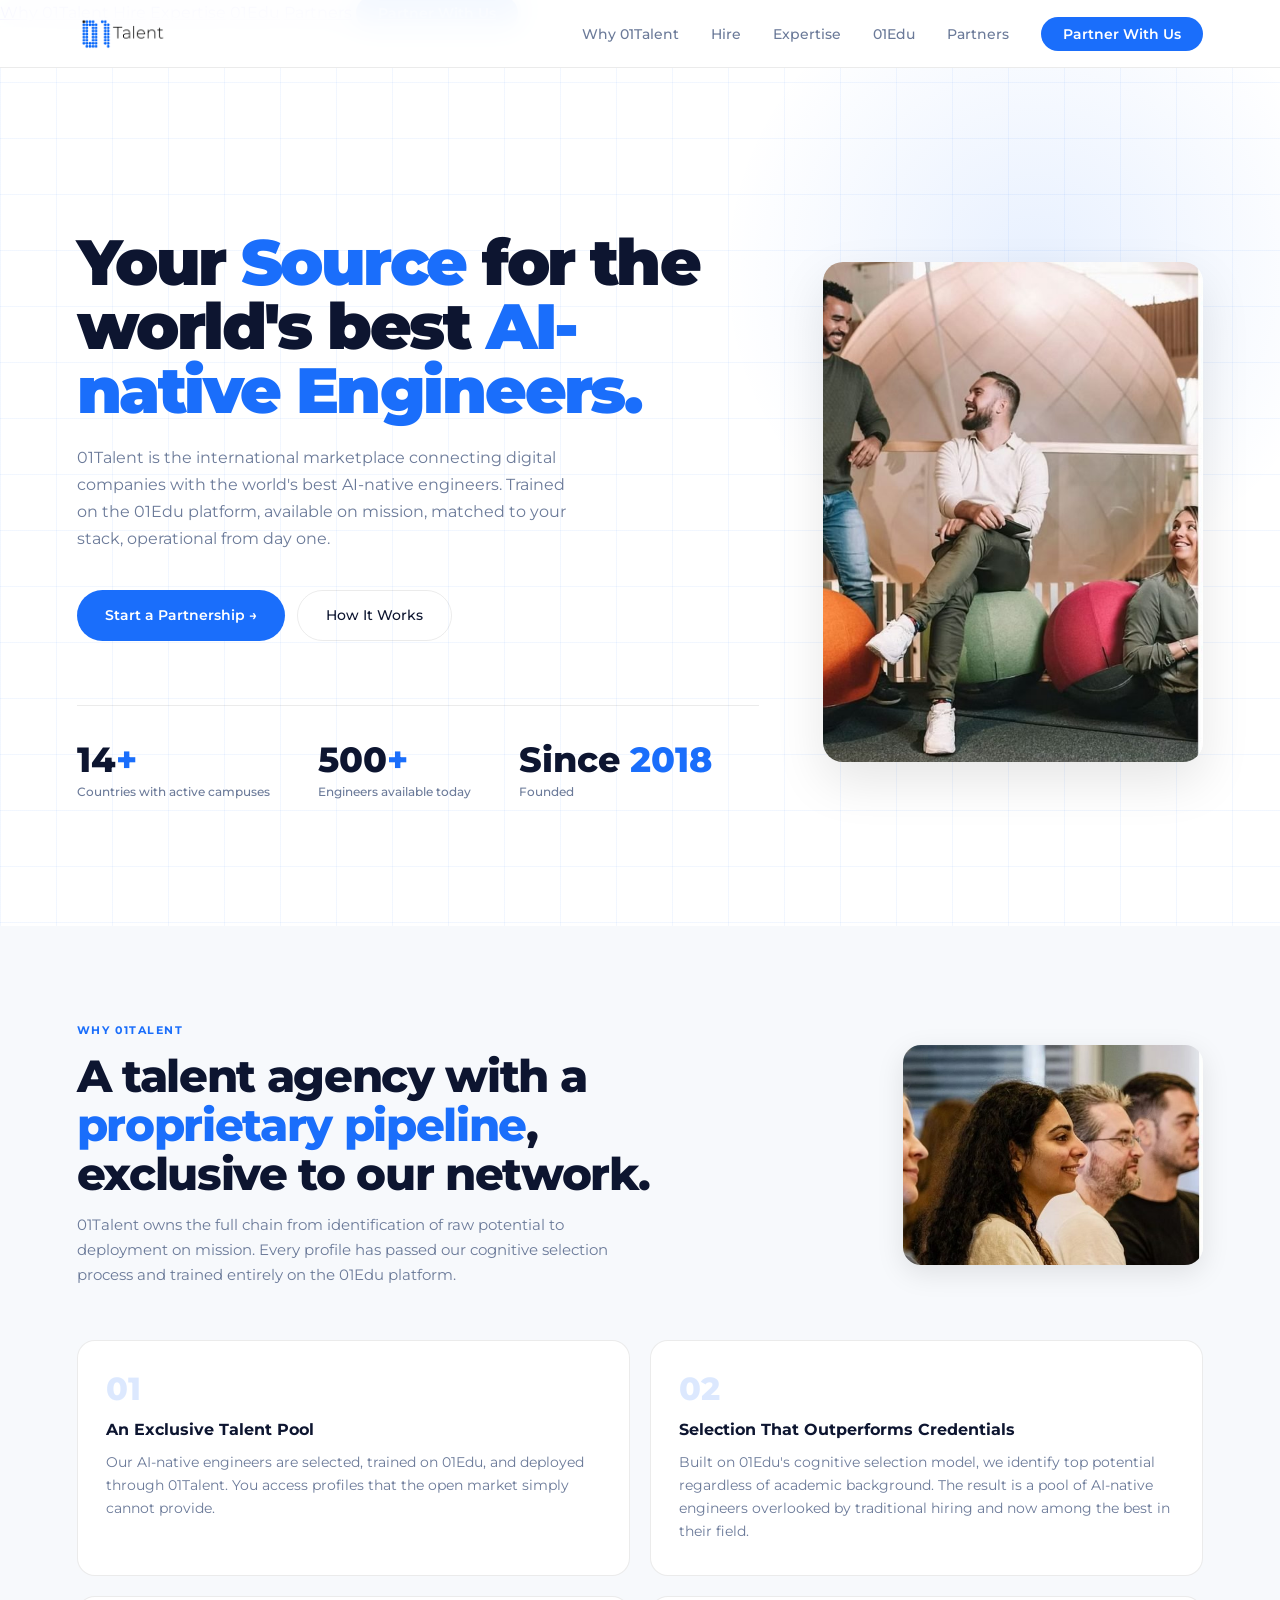
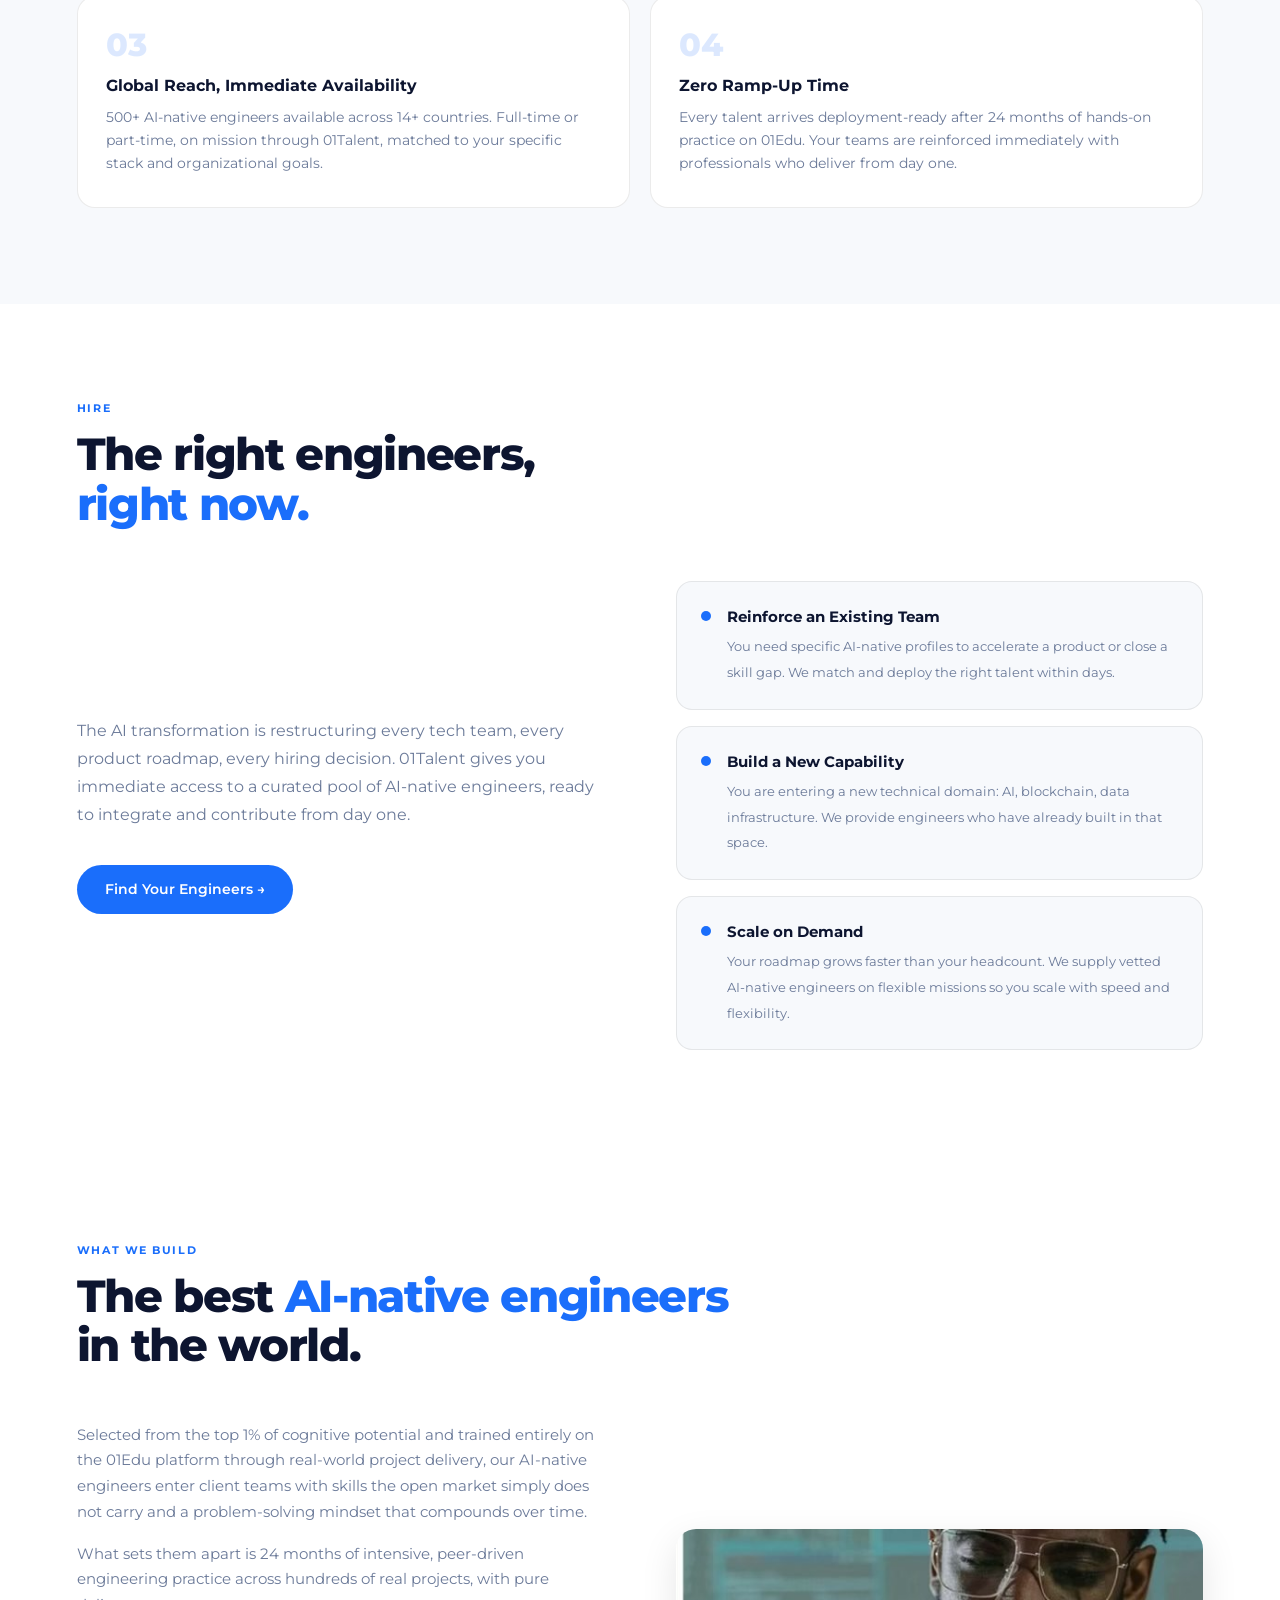
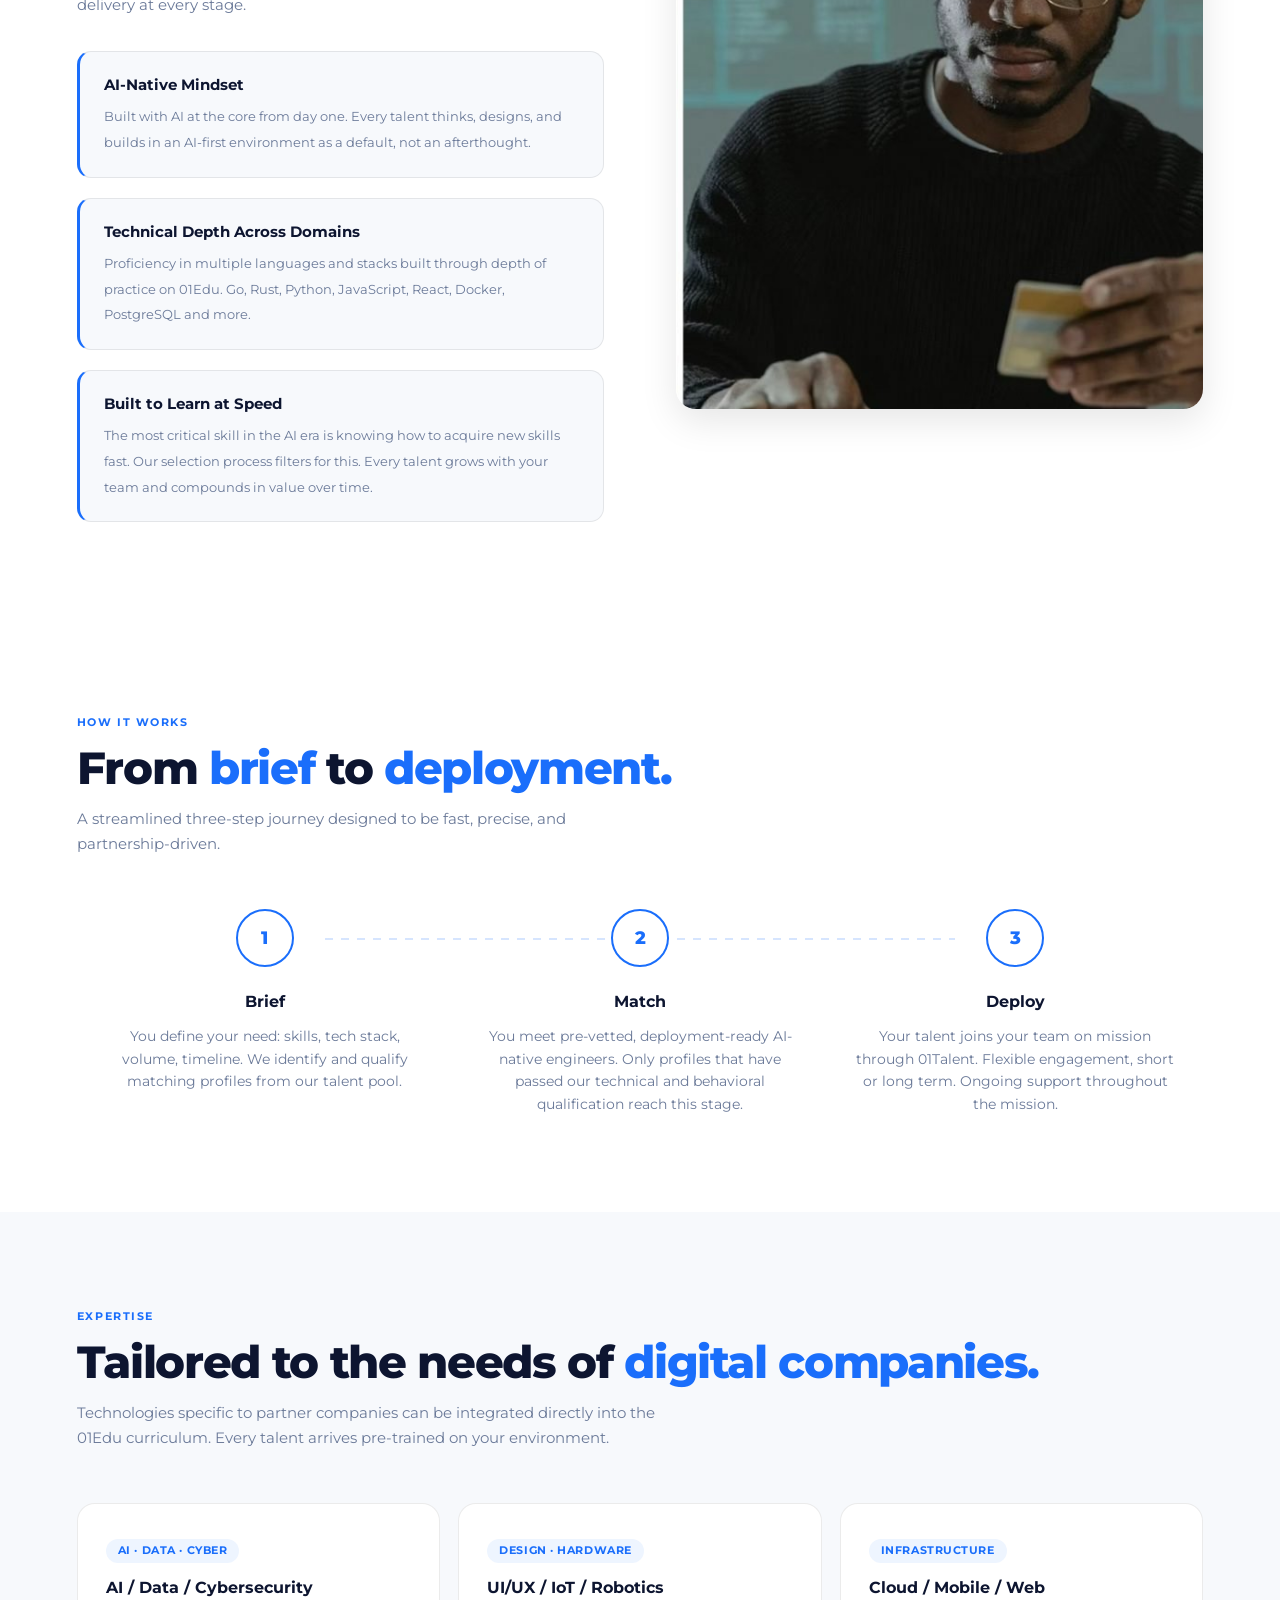
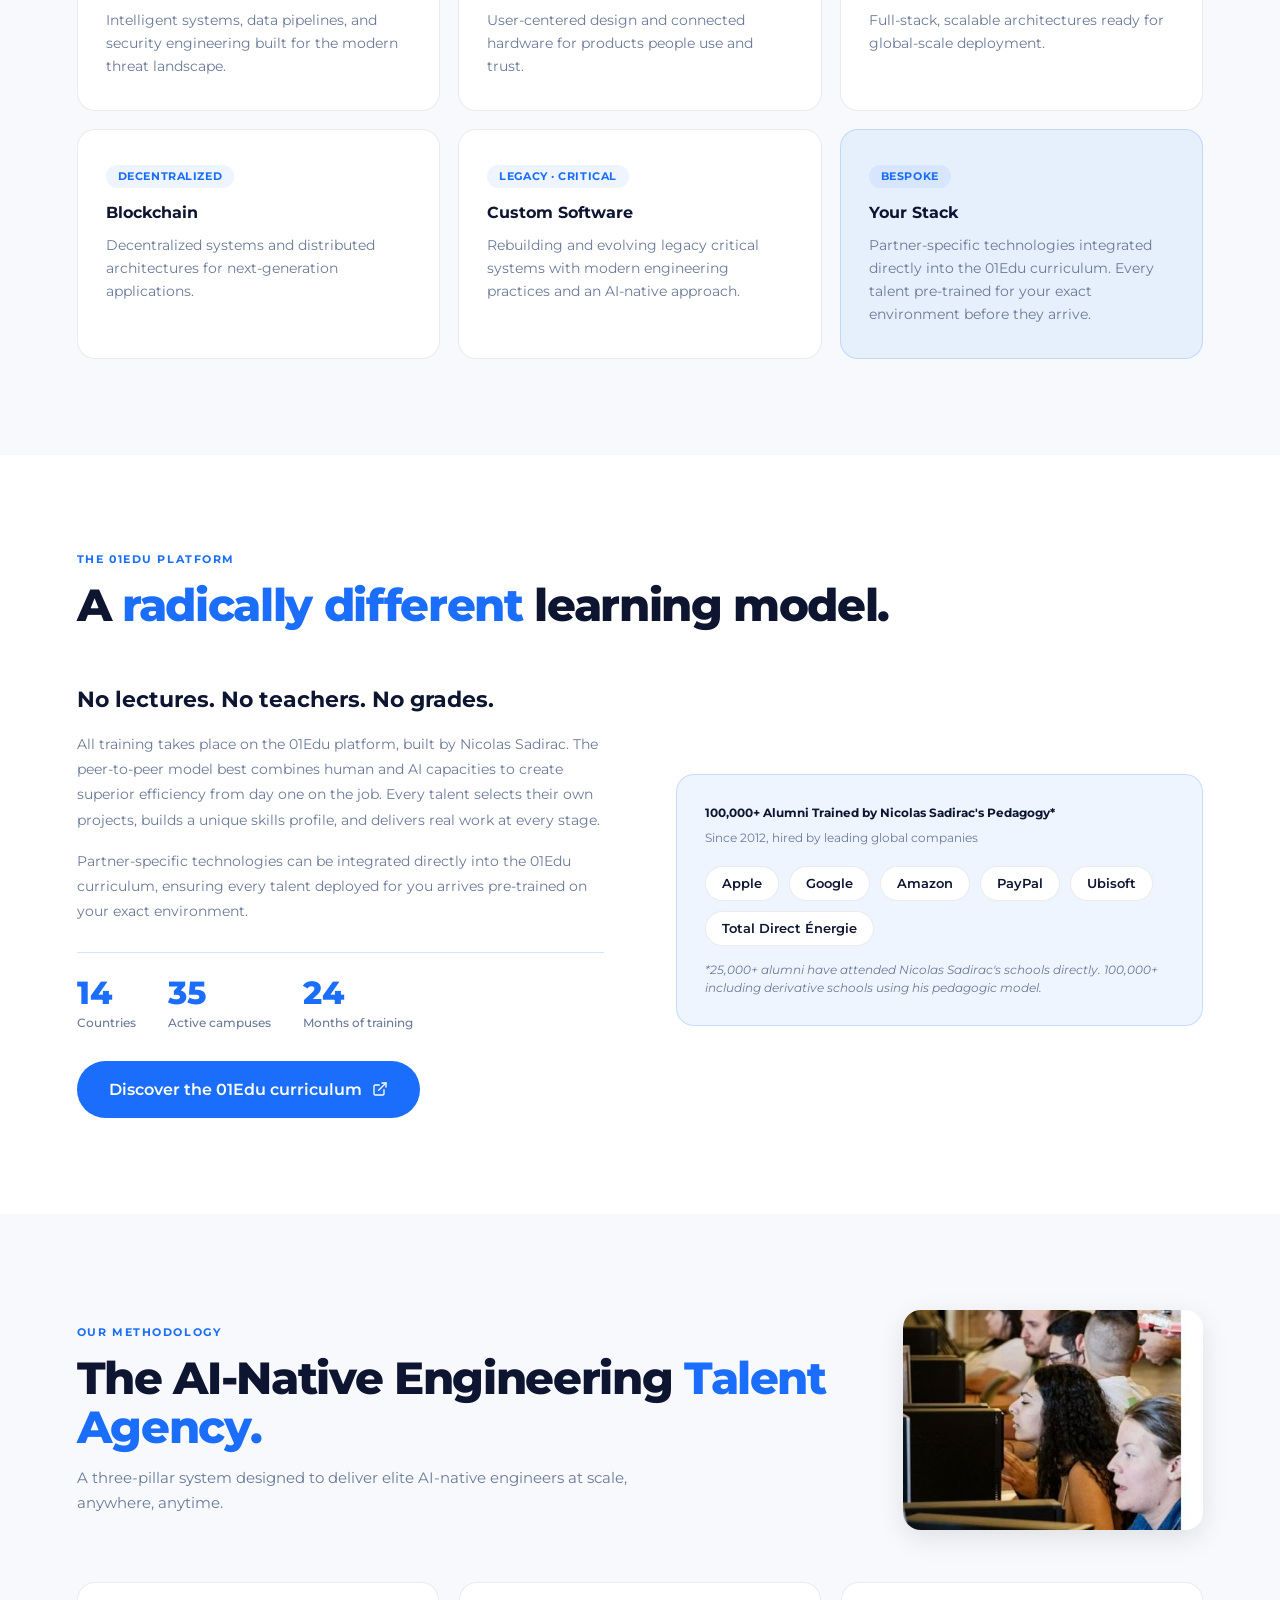
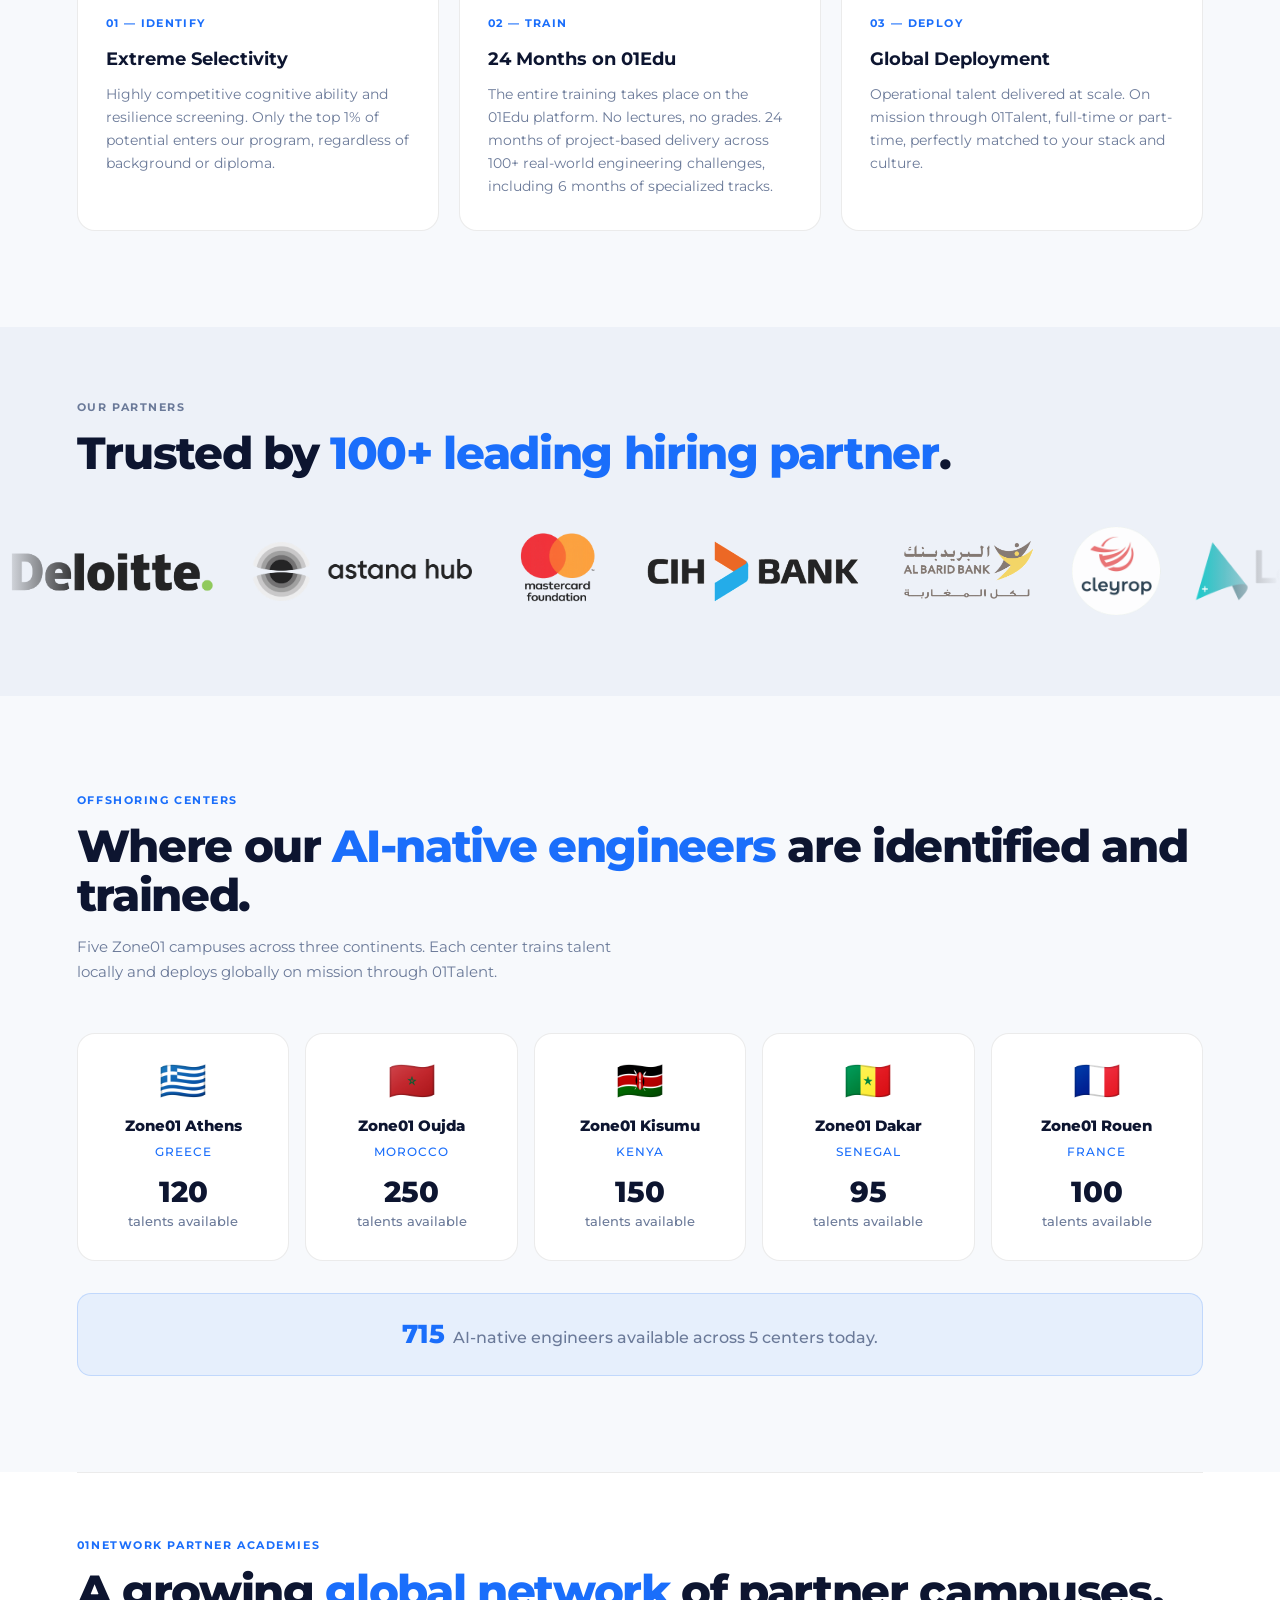
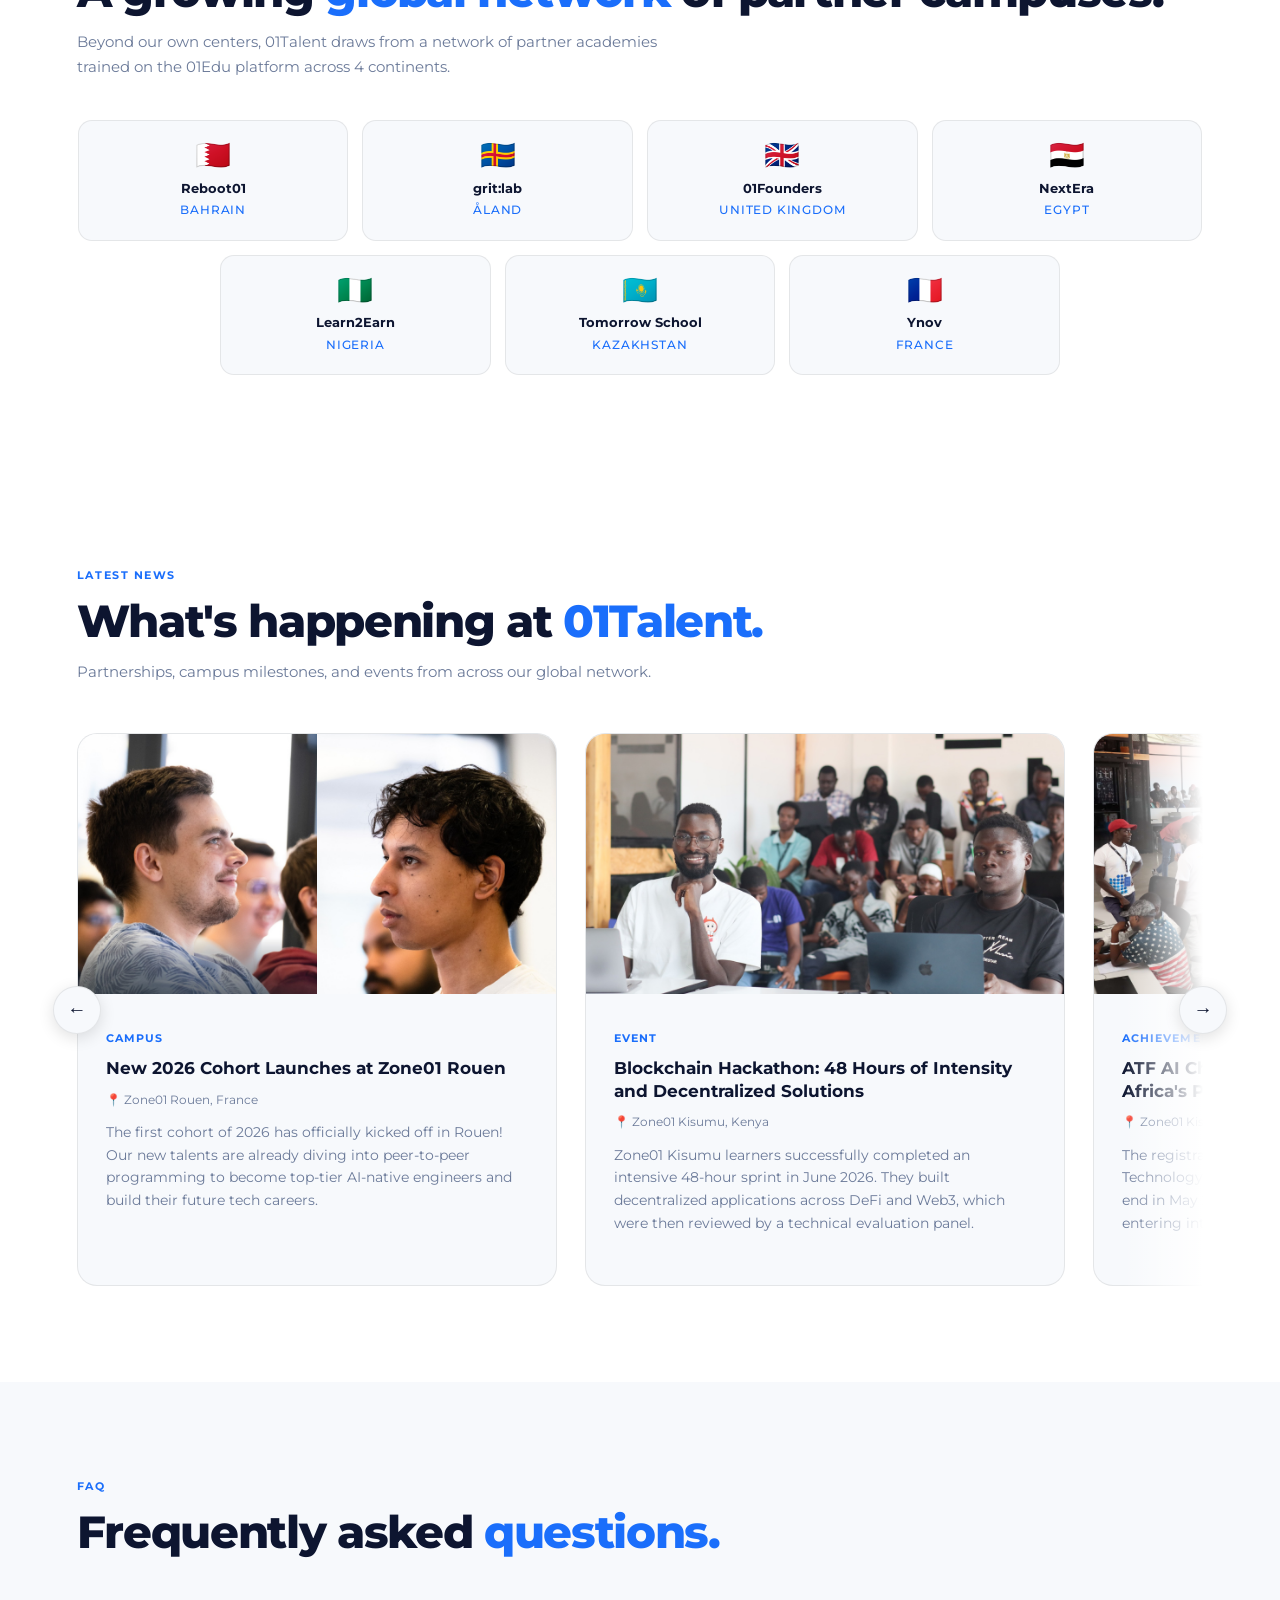
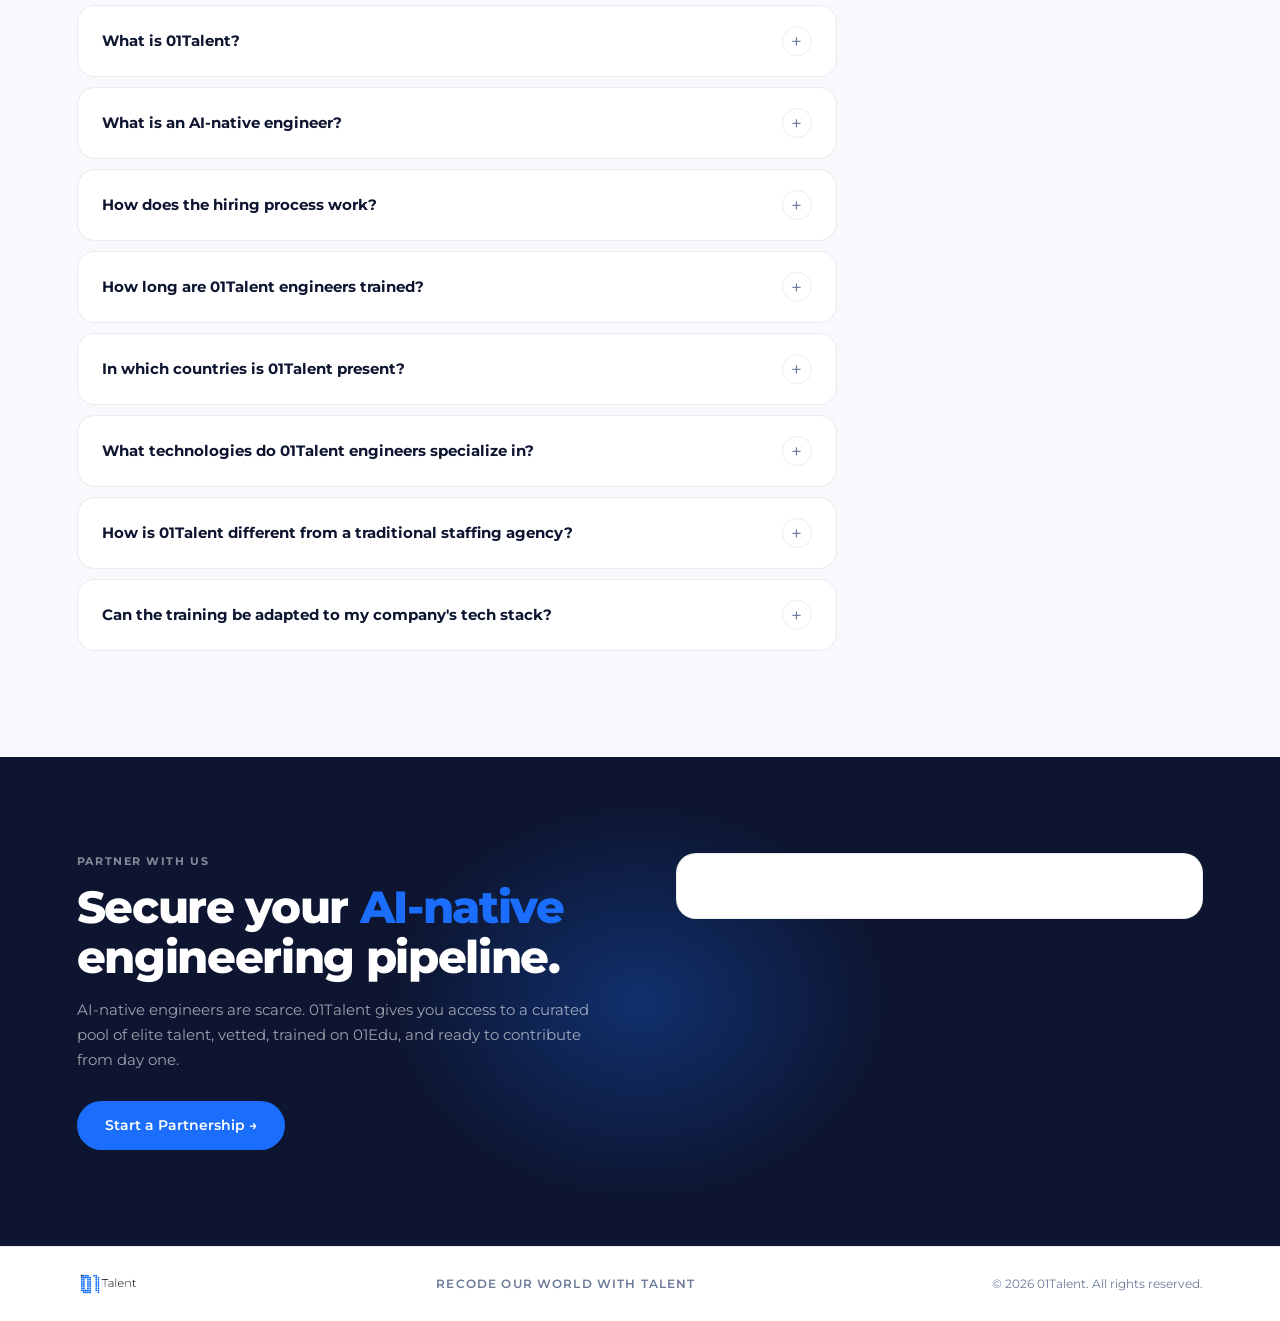
==== commit 6a5b3153: "Update index.html" ====
--- a/index.html
+++ b/index.html
@@ -435,7 +435,7 @@
 <section id="partners" style="padding:72px 0;background:var(--bg3);overflow:hidden;">
   <div style="padding:0 6vw;margin-bottom:40px;">
     <div class="section-label" style="color:var(--muted);">Our Partners</div>
-    <h2 style="color:var(--text);">Trusted by <em>100+ leading hireing partner</em>.</h2>
+    <h2 style="color:var(--text);">Trusted by <em>100+ leading hiring partner</em>.</h2>
   </div>
   <div class="partners-track-wrap">
     <div class="partners-track">
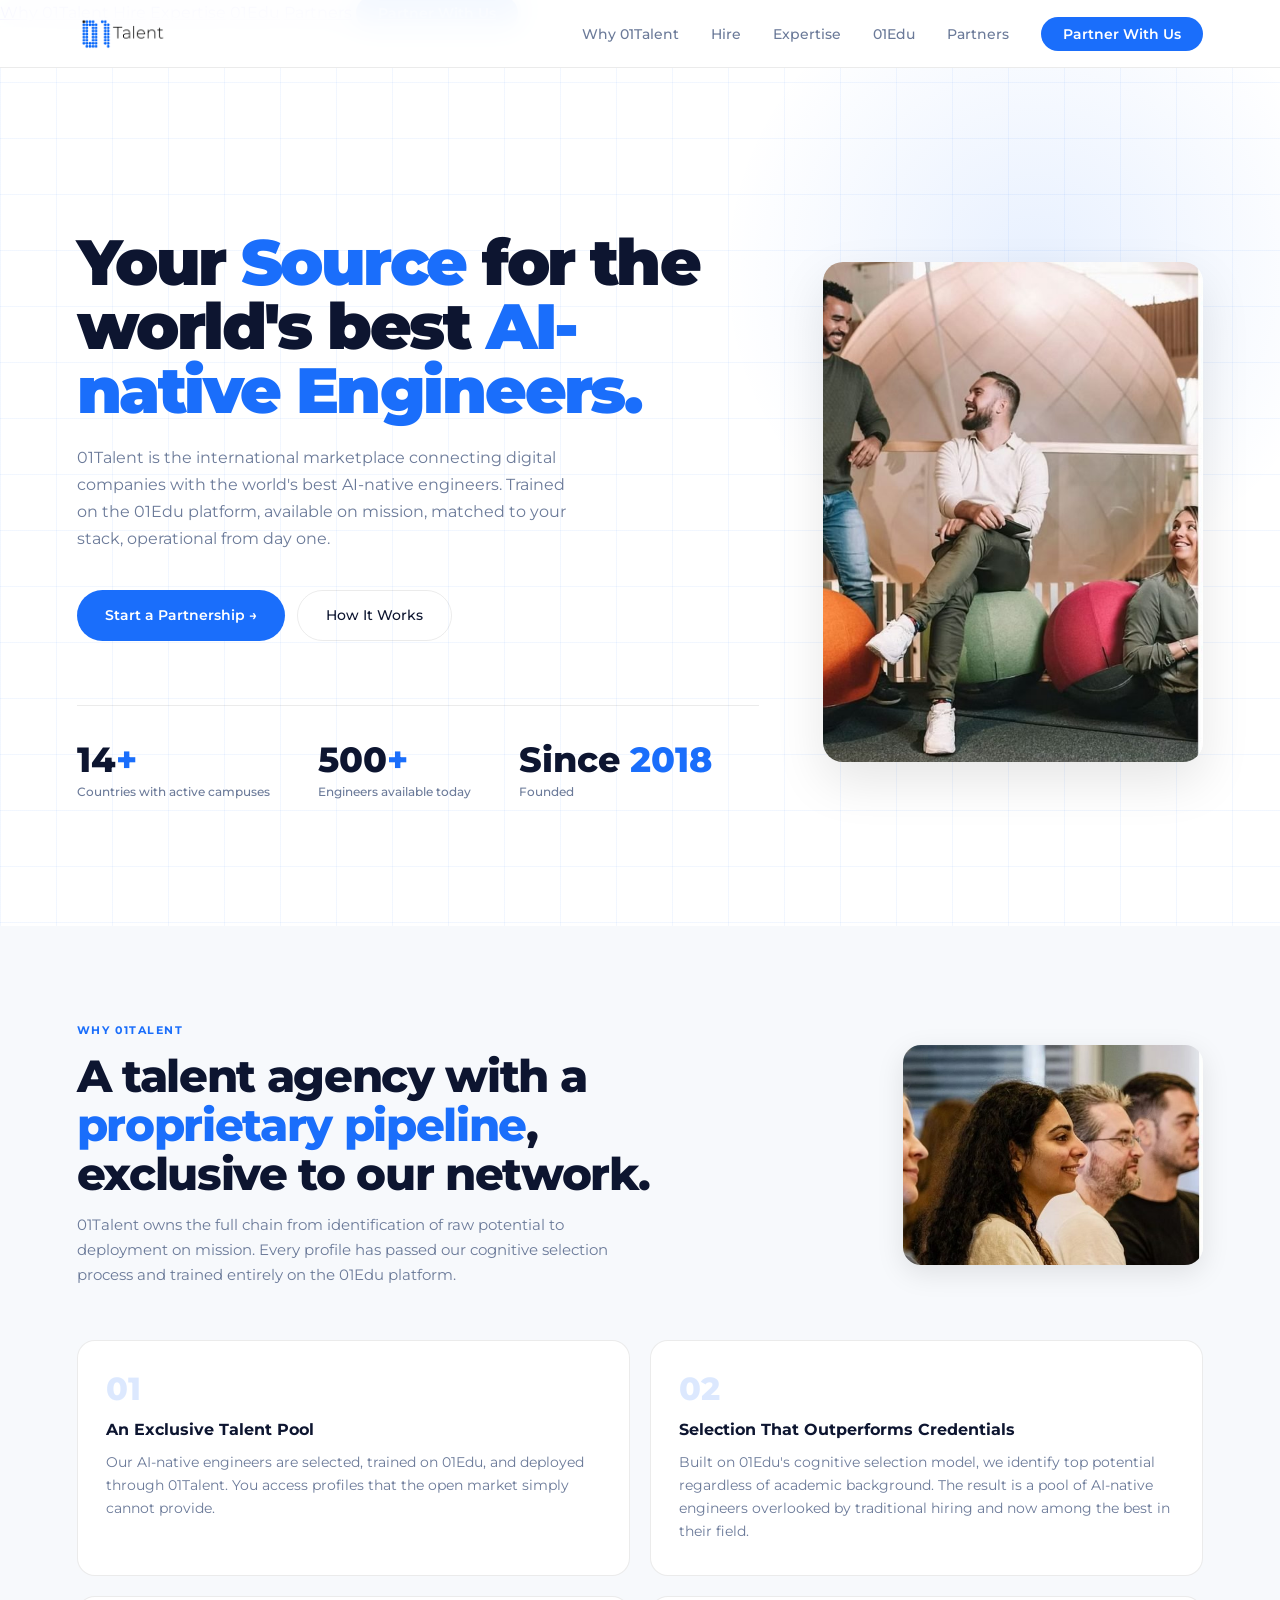
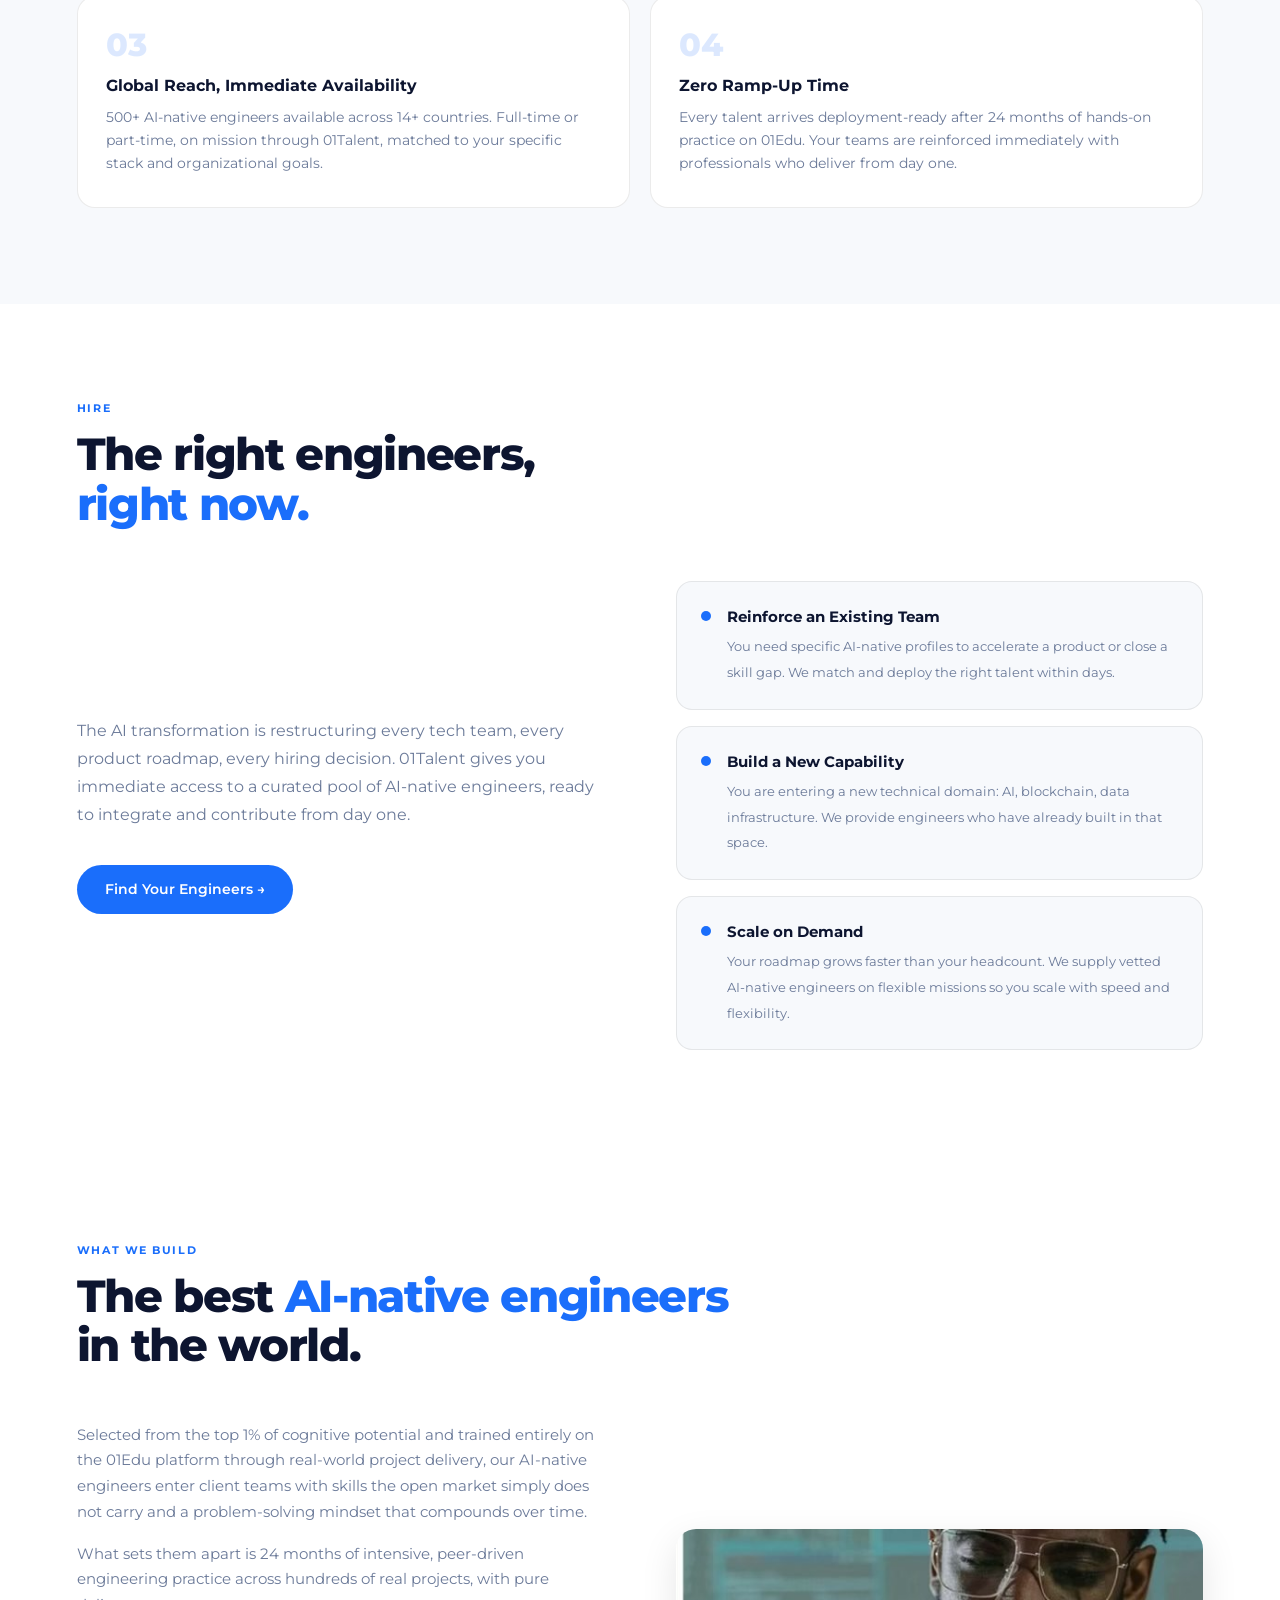
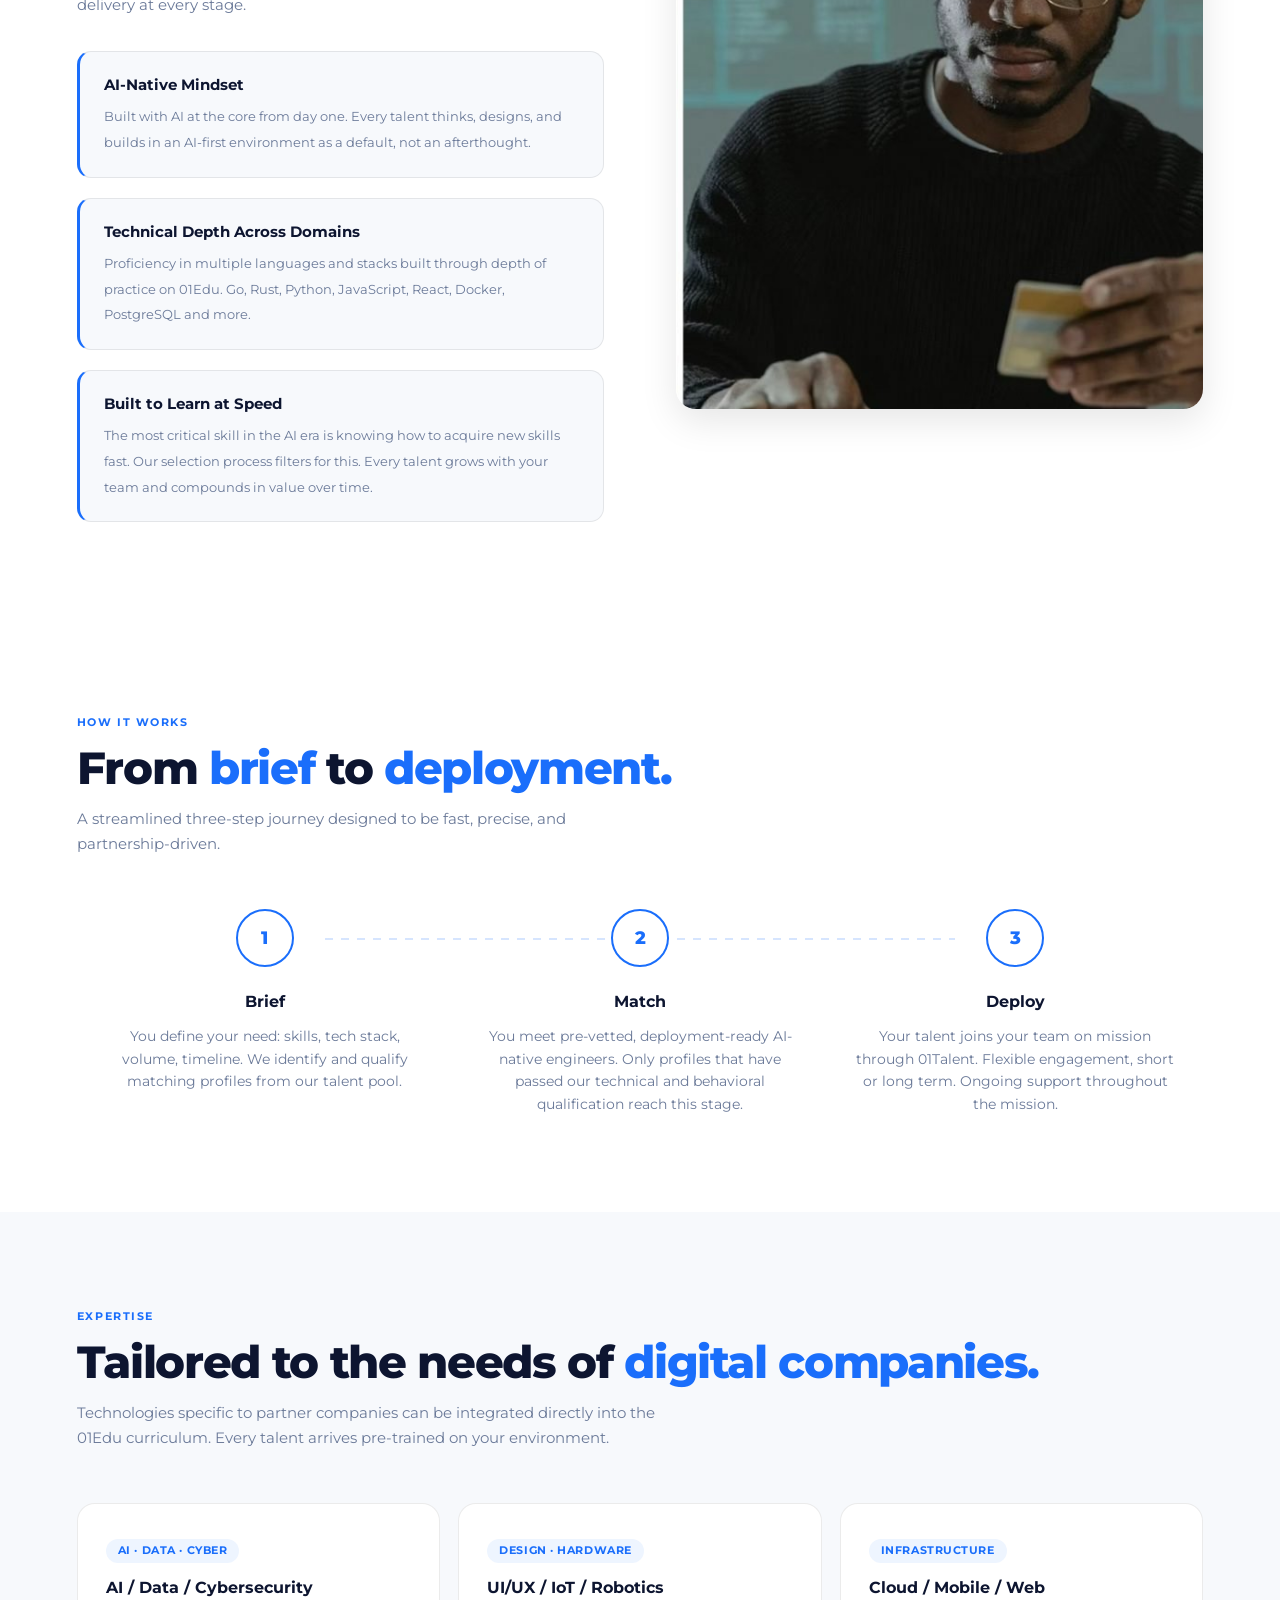
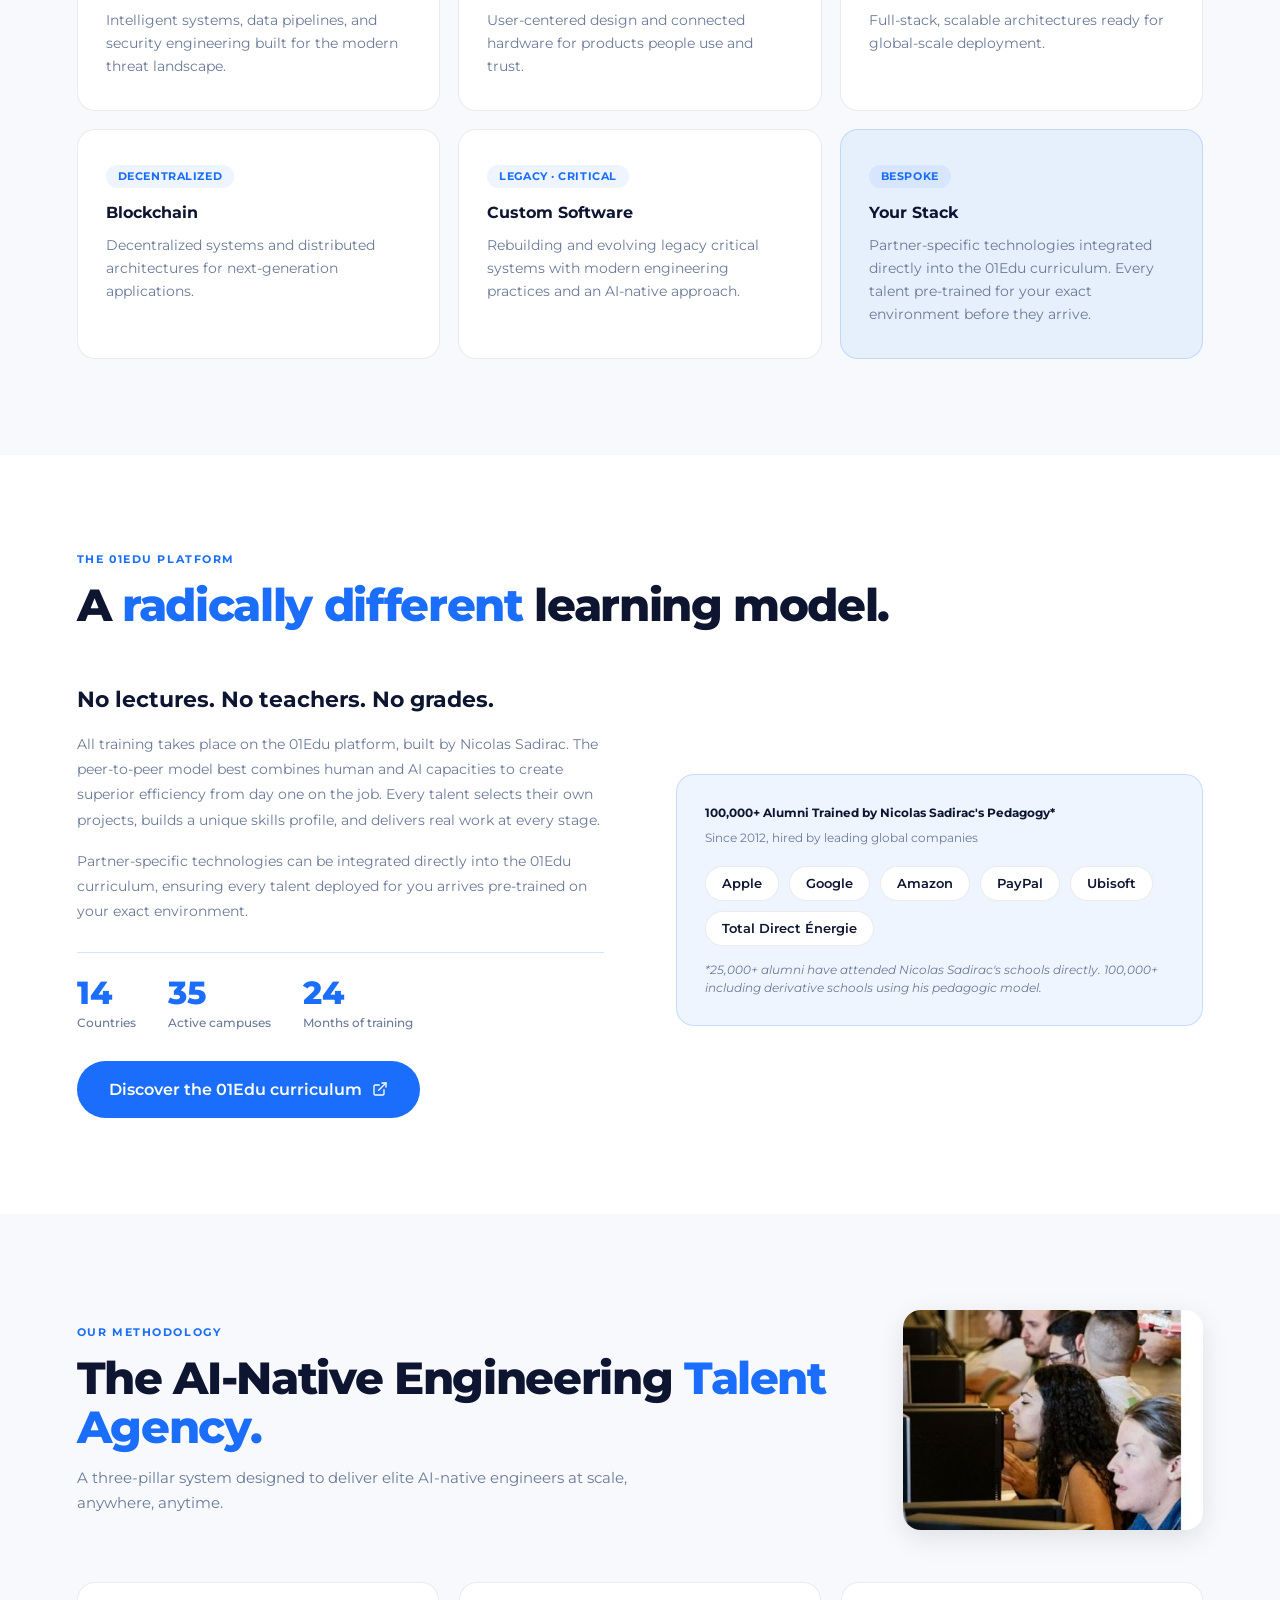
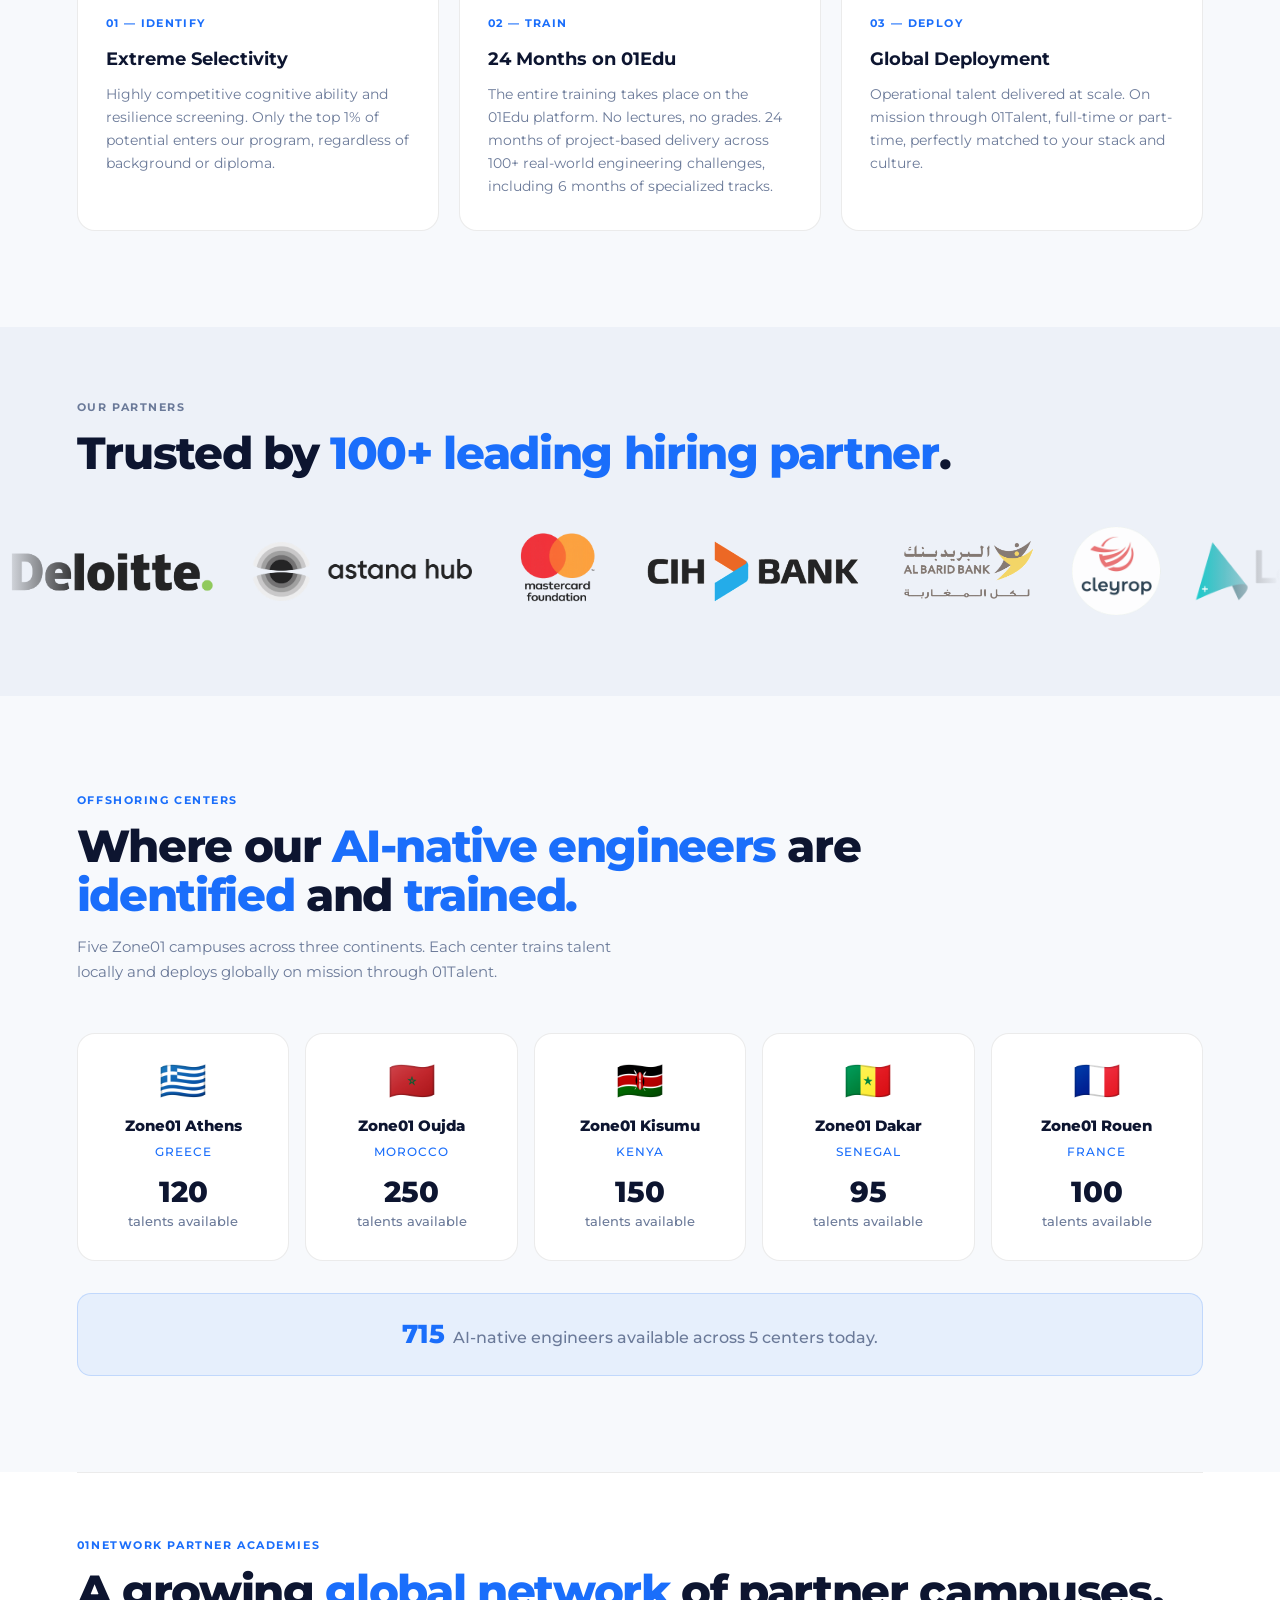
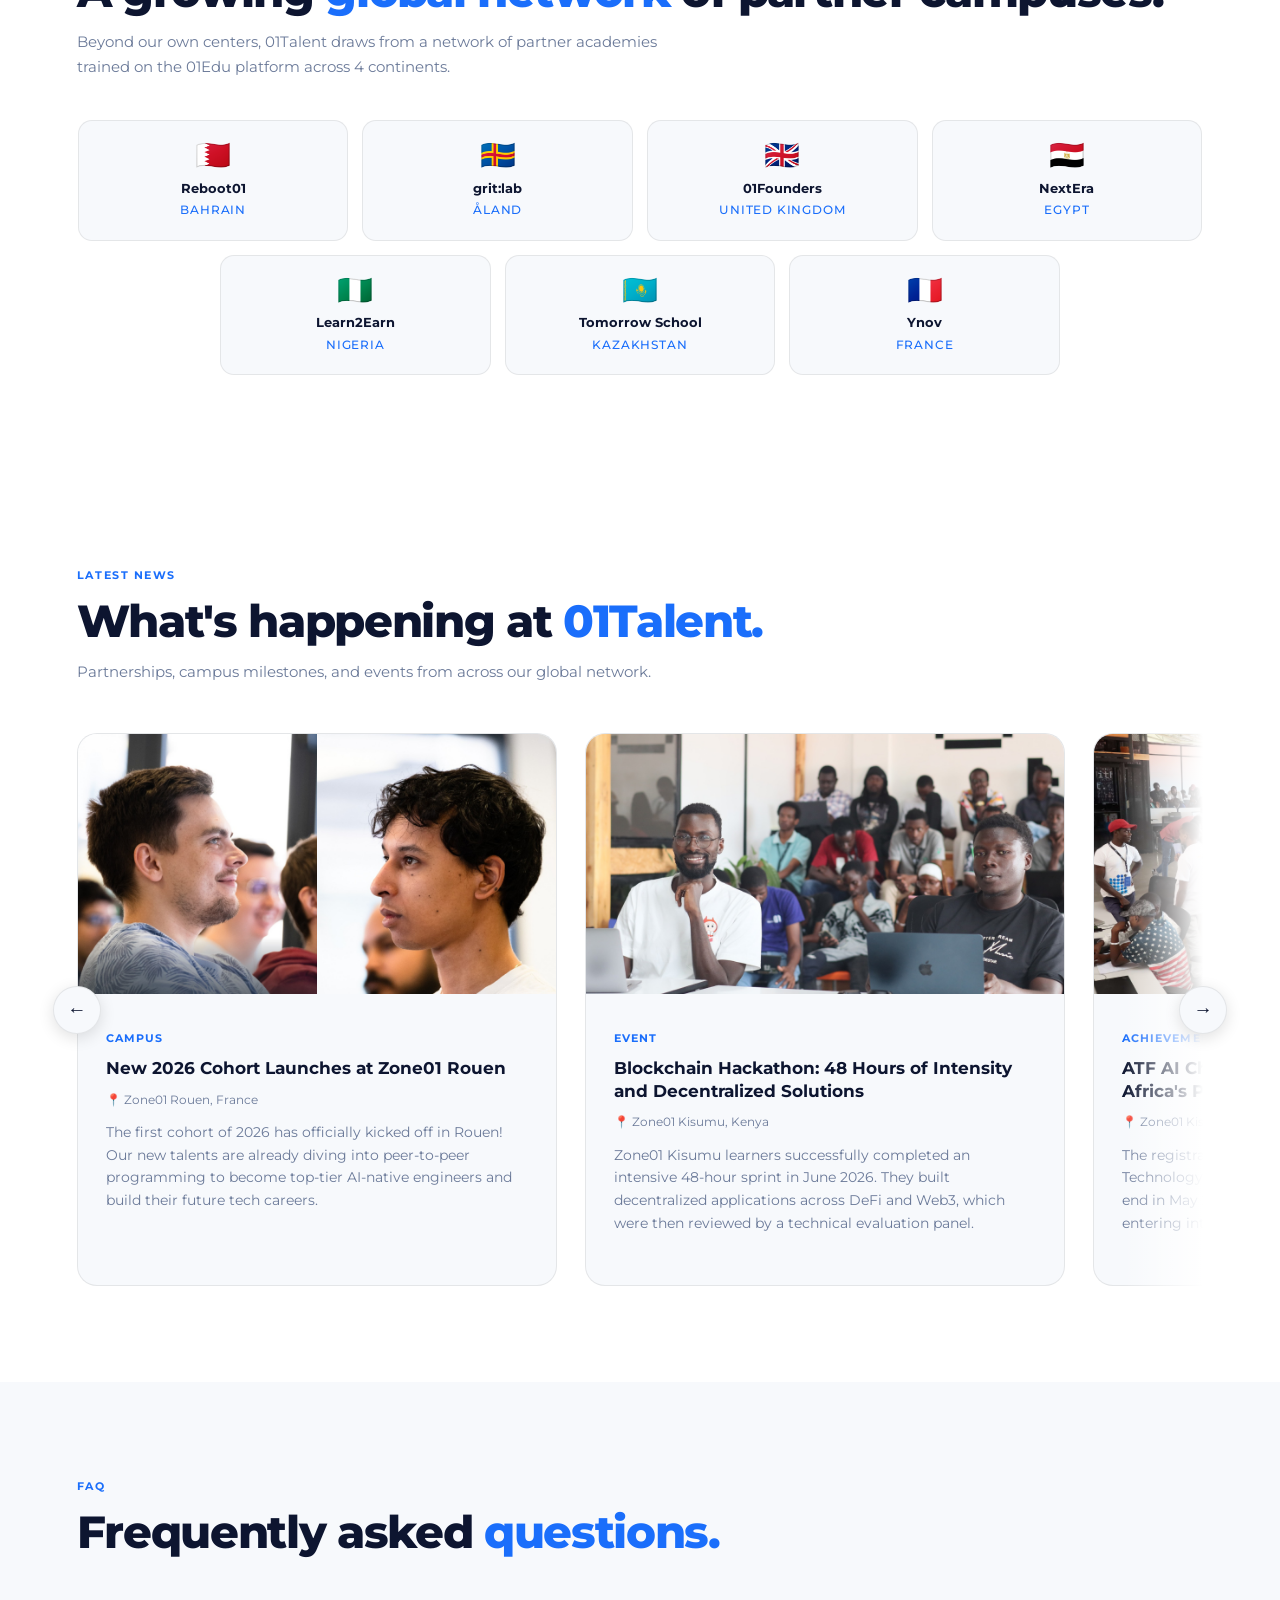
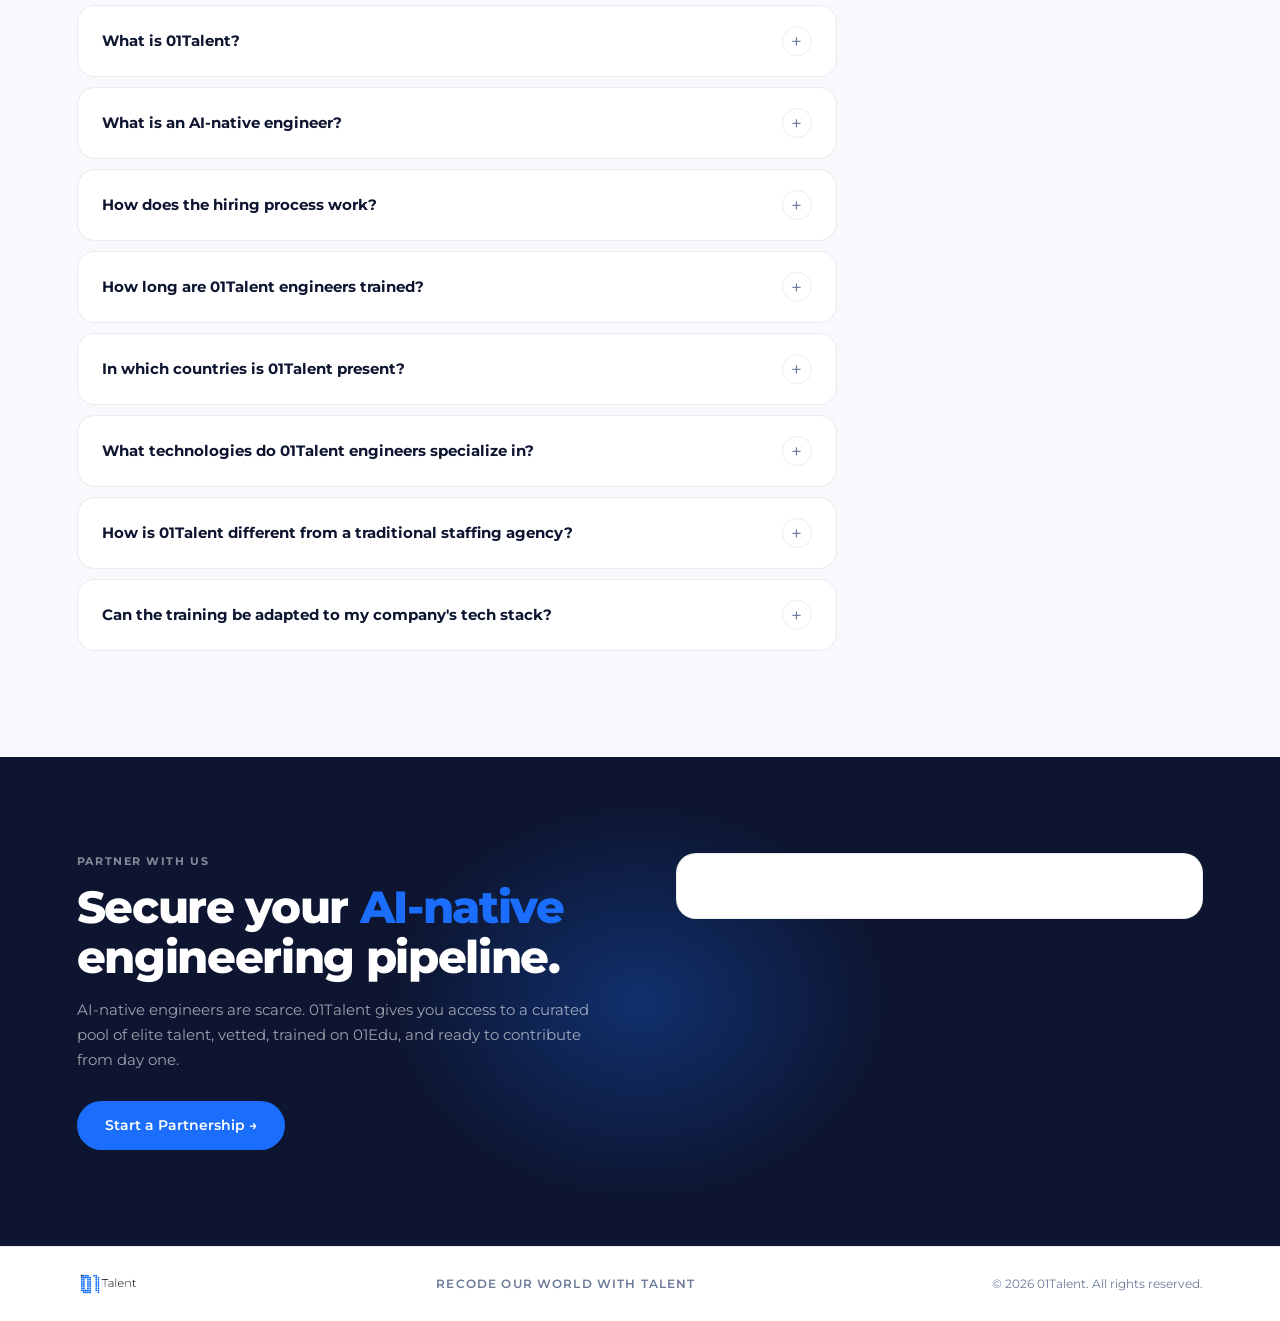
==== commit ed153336: "Update index.html" ====
--- a/index.html
+++ b/index.html
@@ -478,7 +478,7 @@
 
 <section id="centers">
   <div class="section-label">Offshoring Centers</div>
-  <h2>Where our <em>AI-native engineers</em> are identified and trained.</h2>
+  <h2>Where our <em>AI-native engineers</em> are <br><em>identified </em>and <em>trained.</em></h2>
   <p class="section-sub">Five Zone01 campuses across three continents. Each center trains talent locally and deploys globally on mission through 01Talent.</p>
   <div class="centers-grid reveal">
     <div class="center-card"><div class="center-flag">🇬🇷</div><div class="center-name">Zone01 Athens</div><div class="center-country">Greece</div><div class="center-stat"><span>120</span>talents available</div></div>
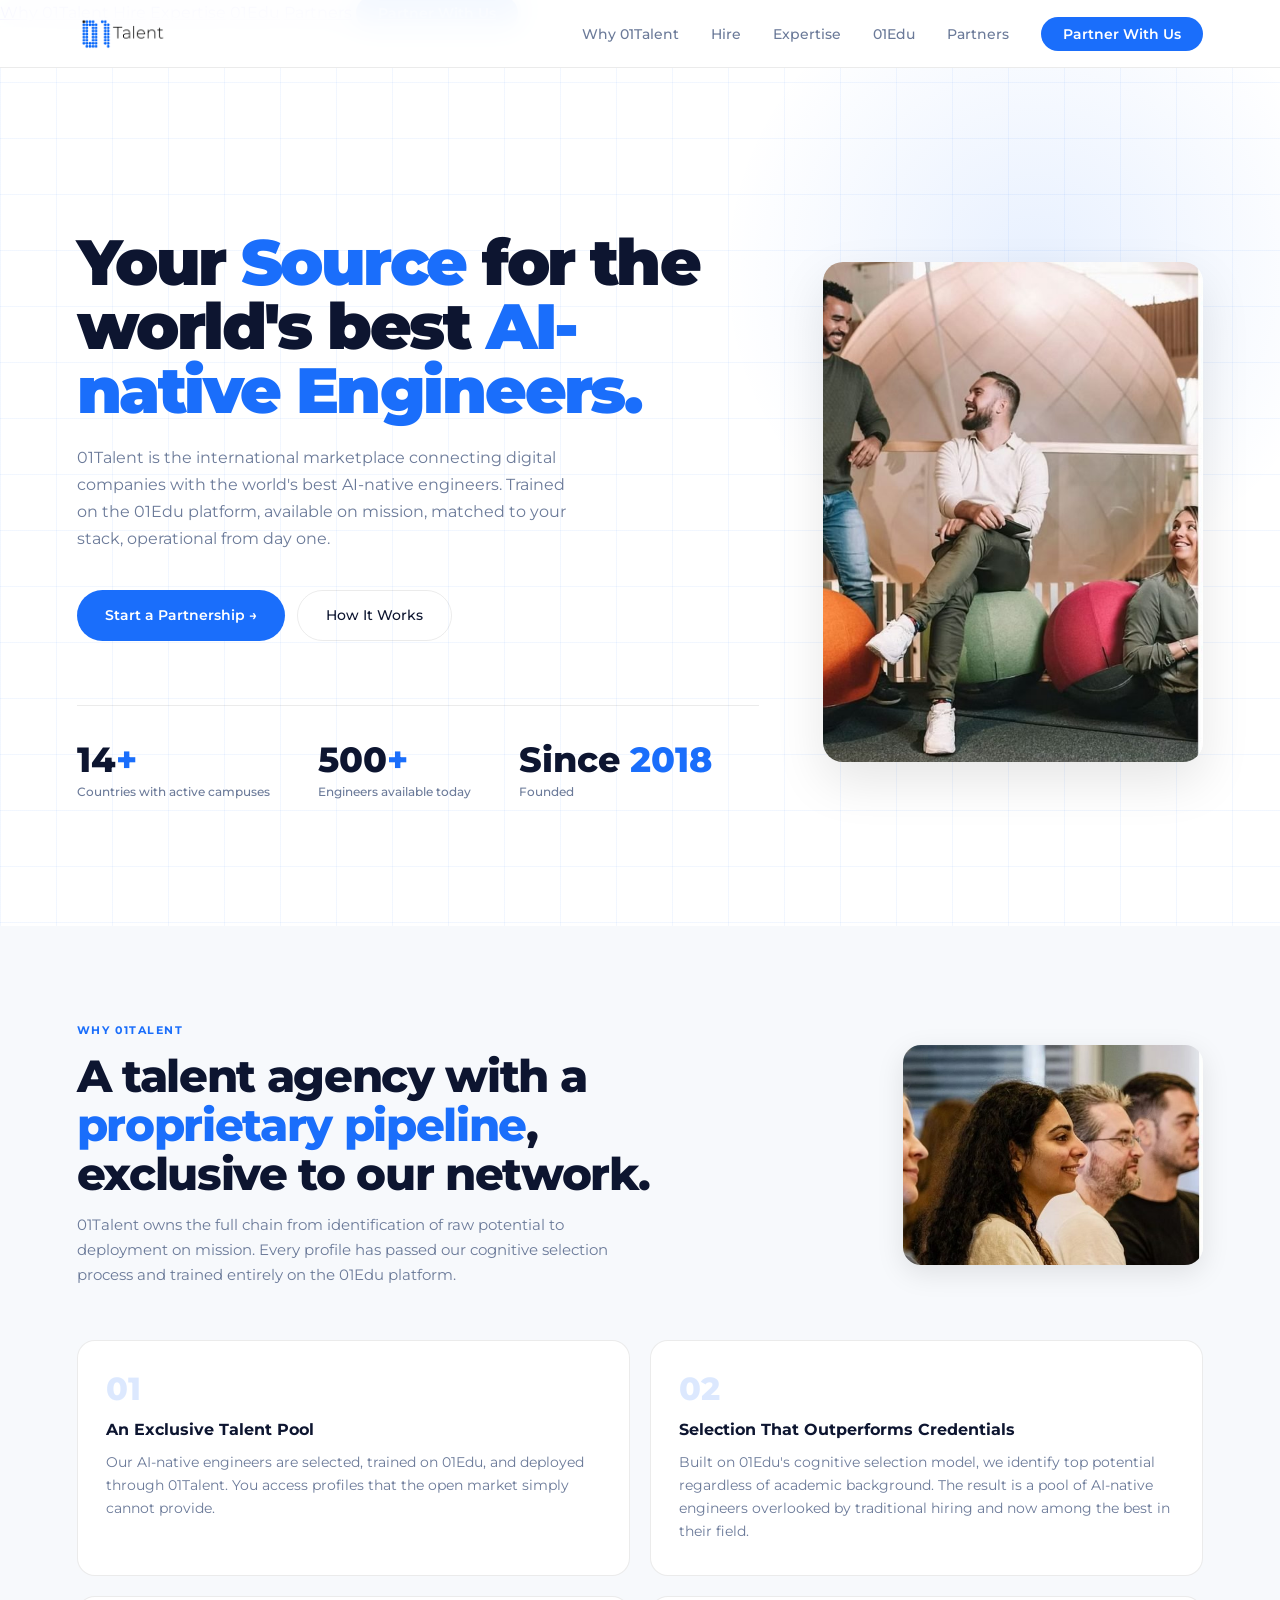
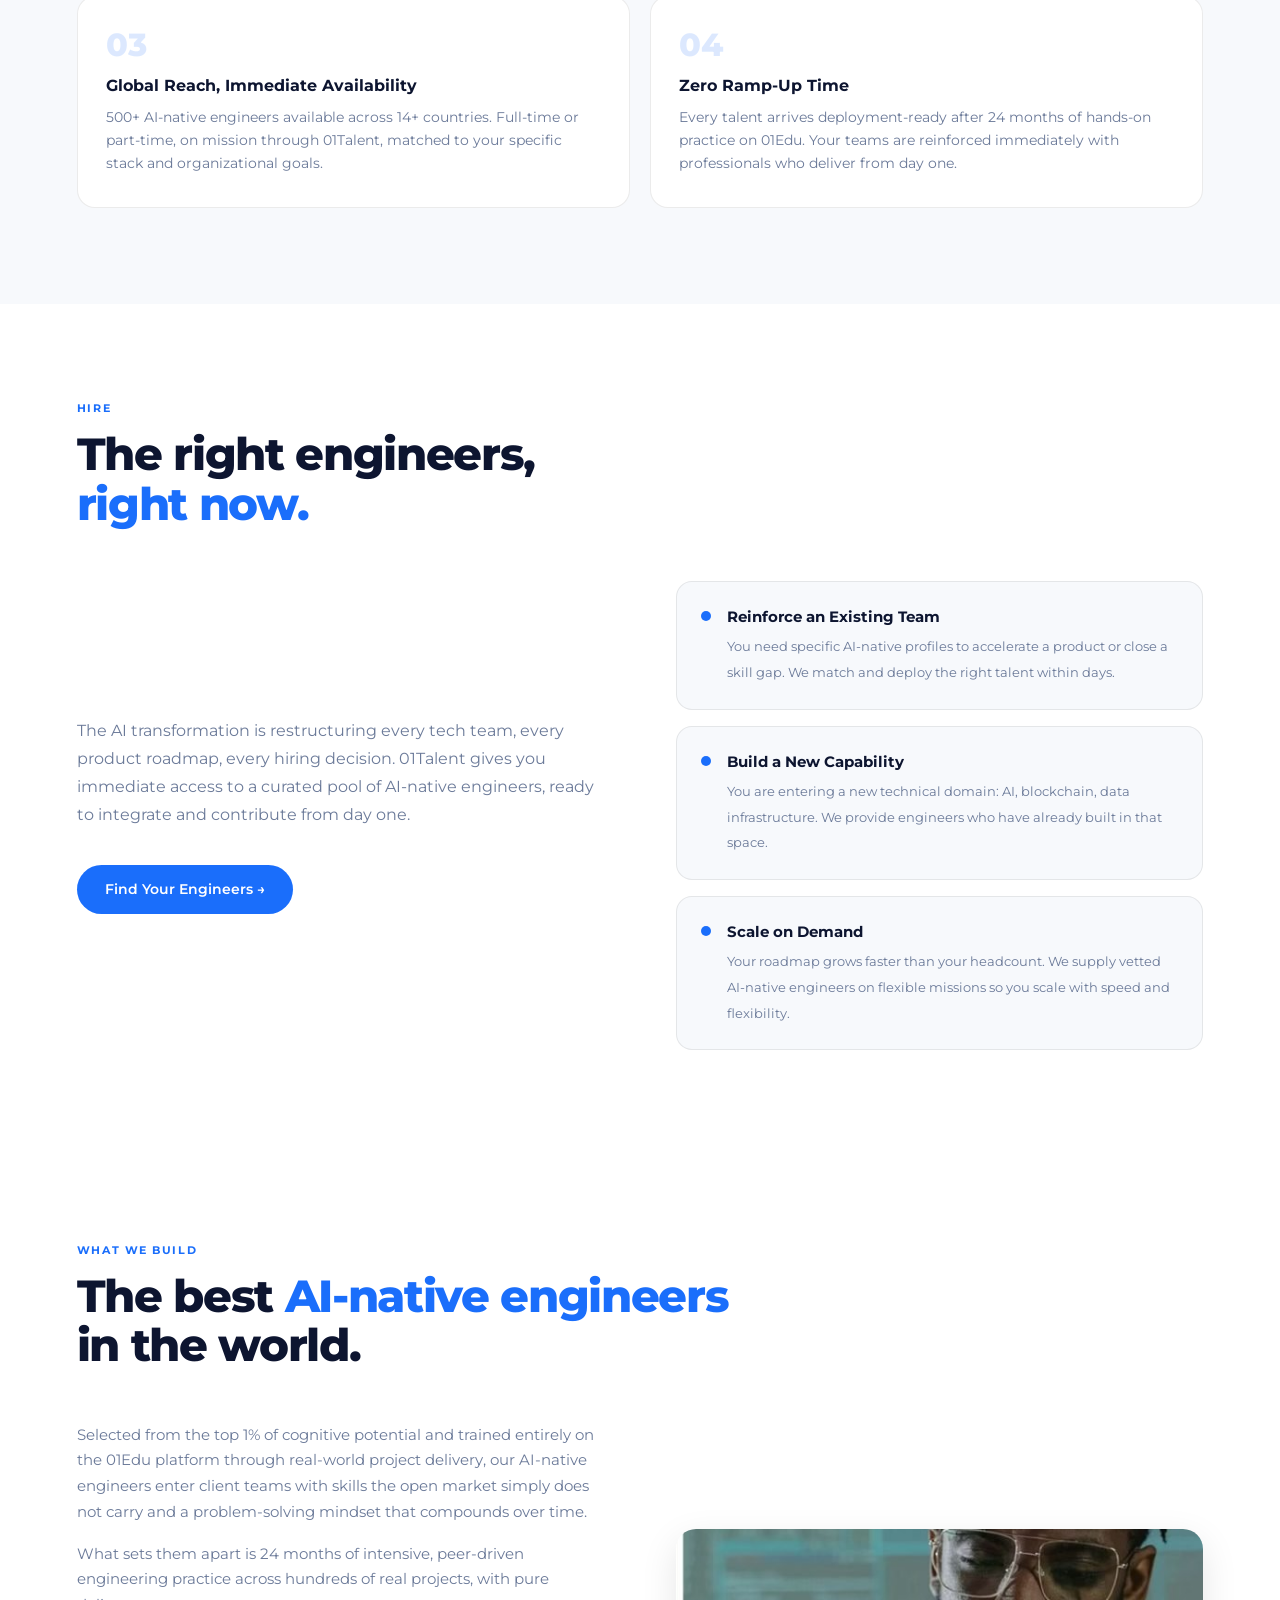
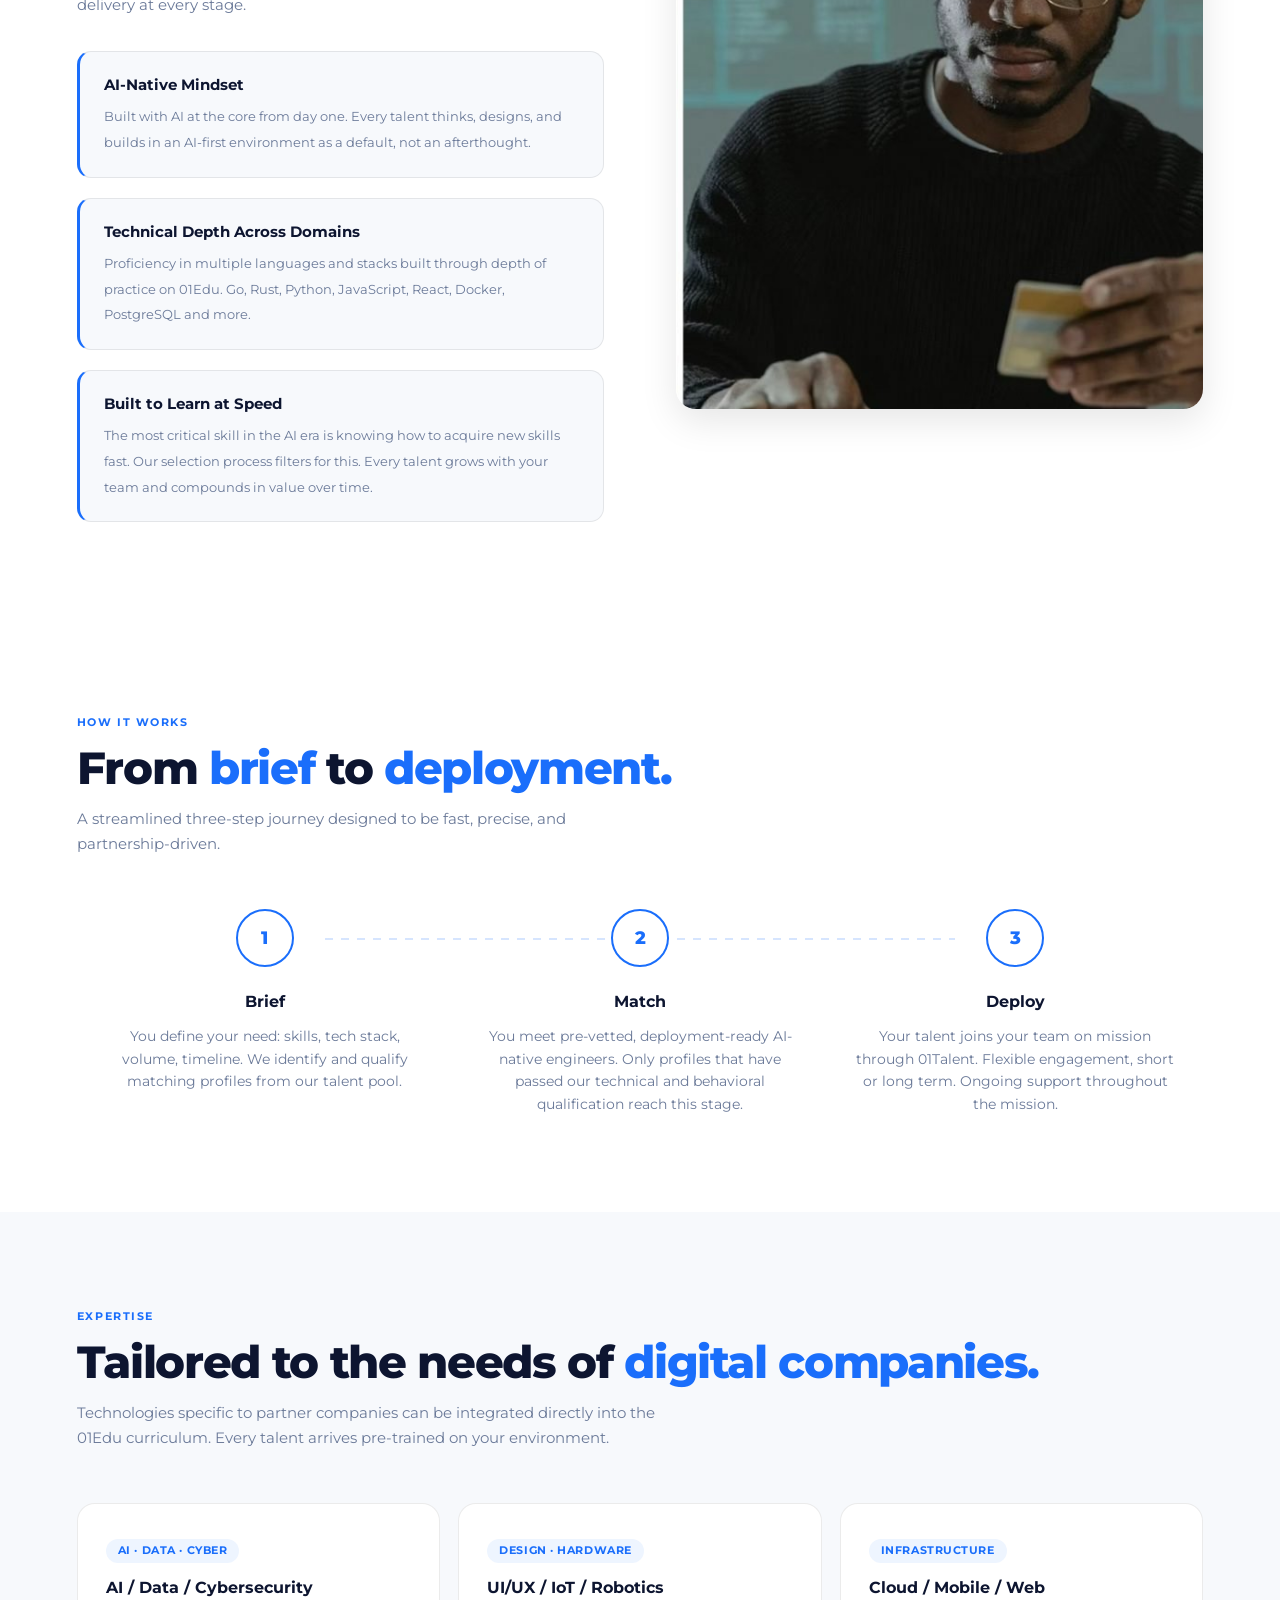
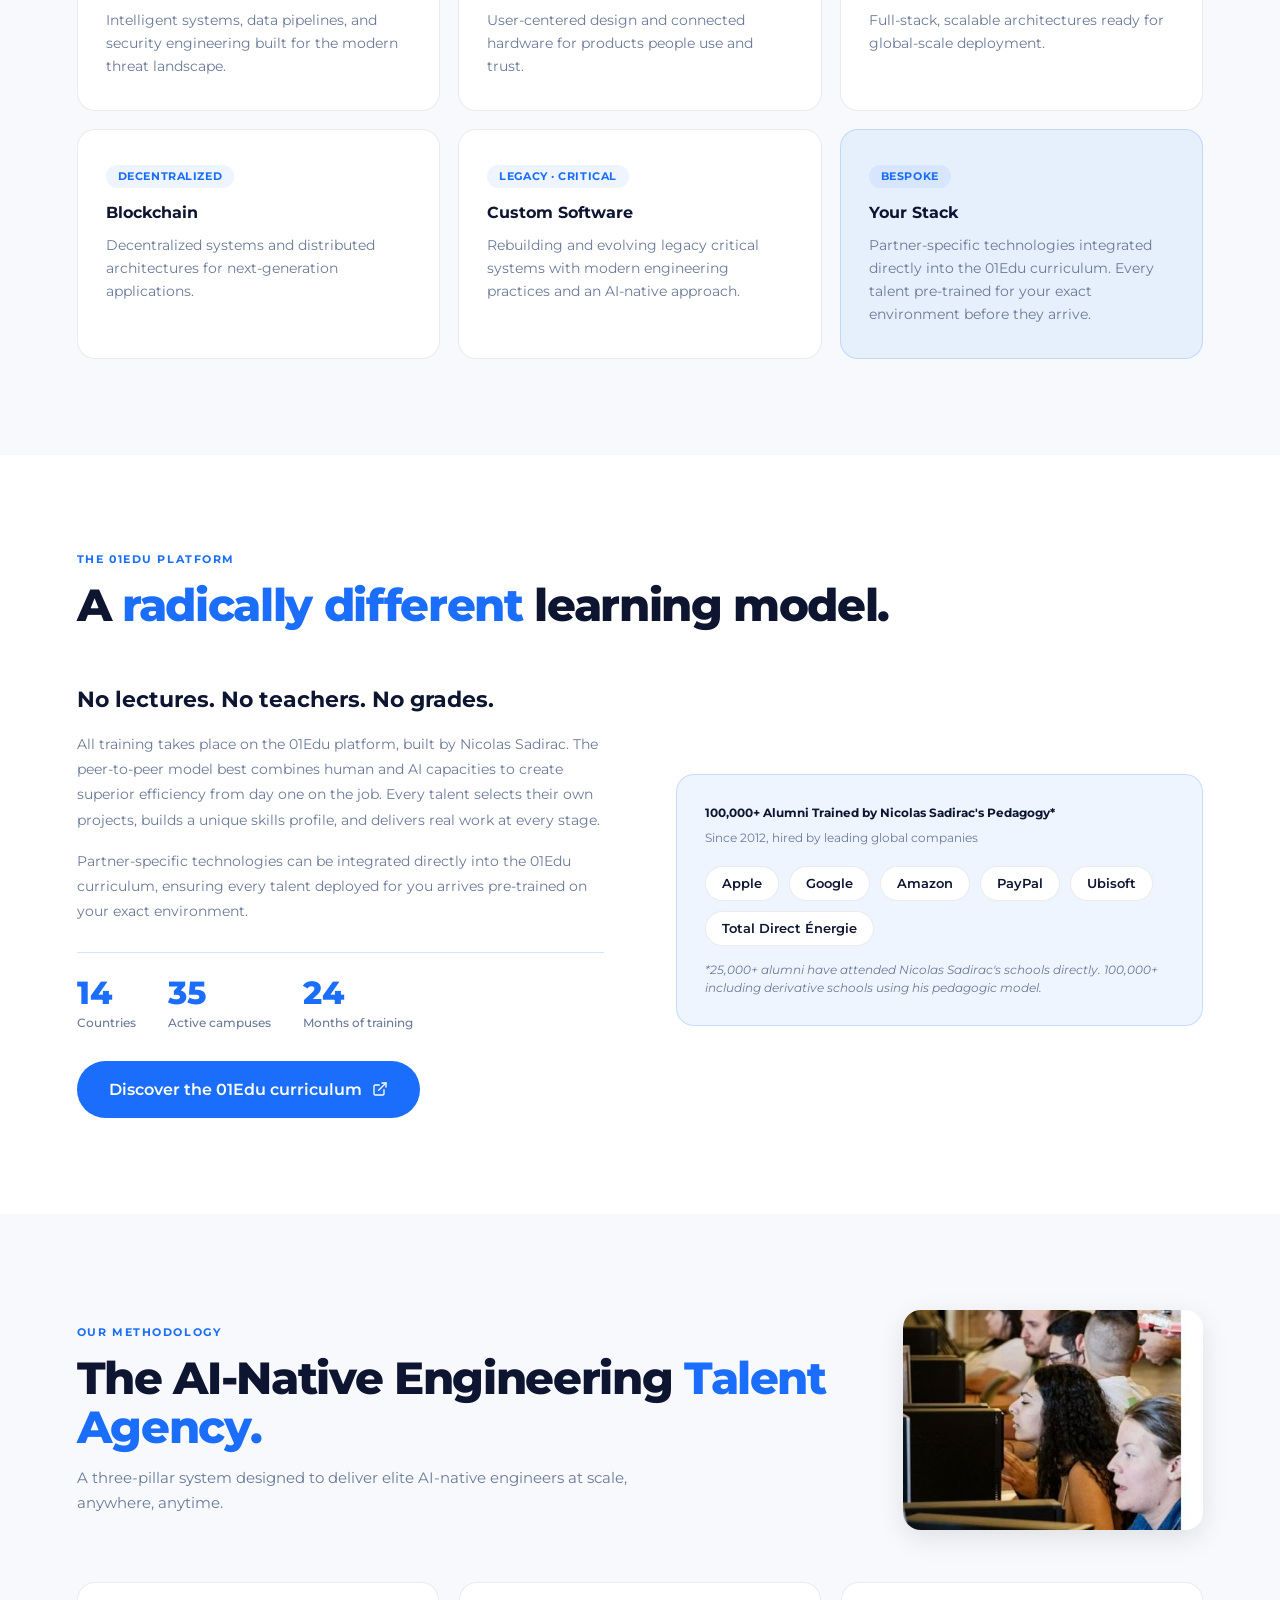
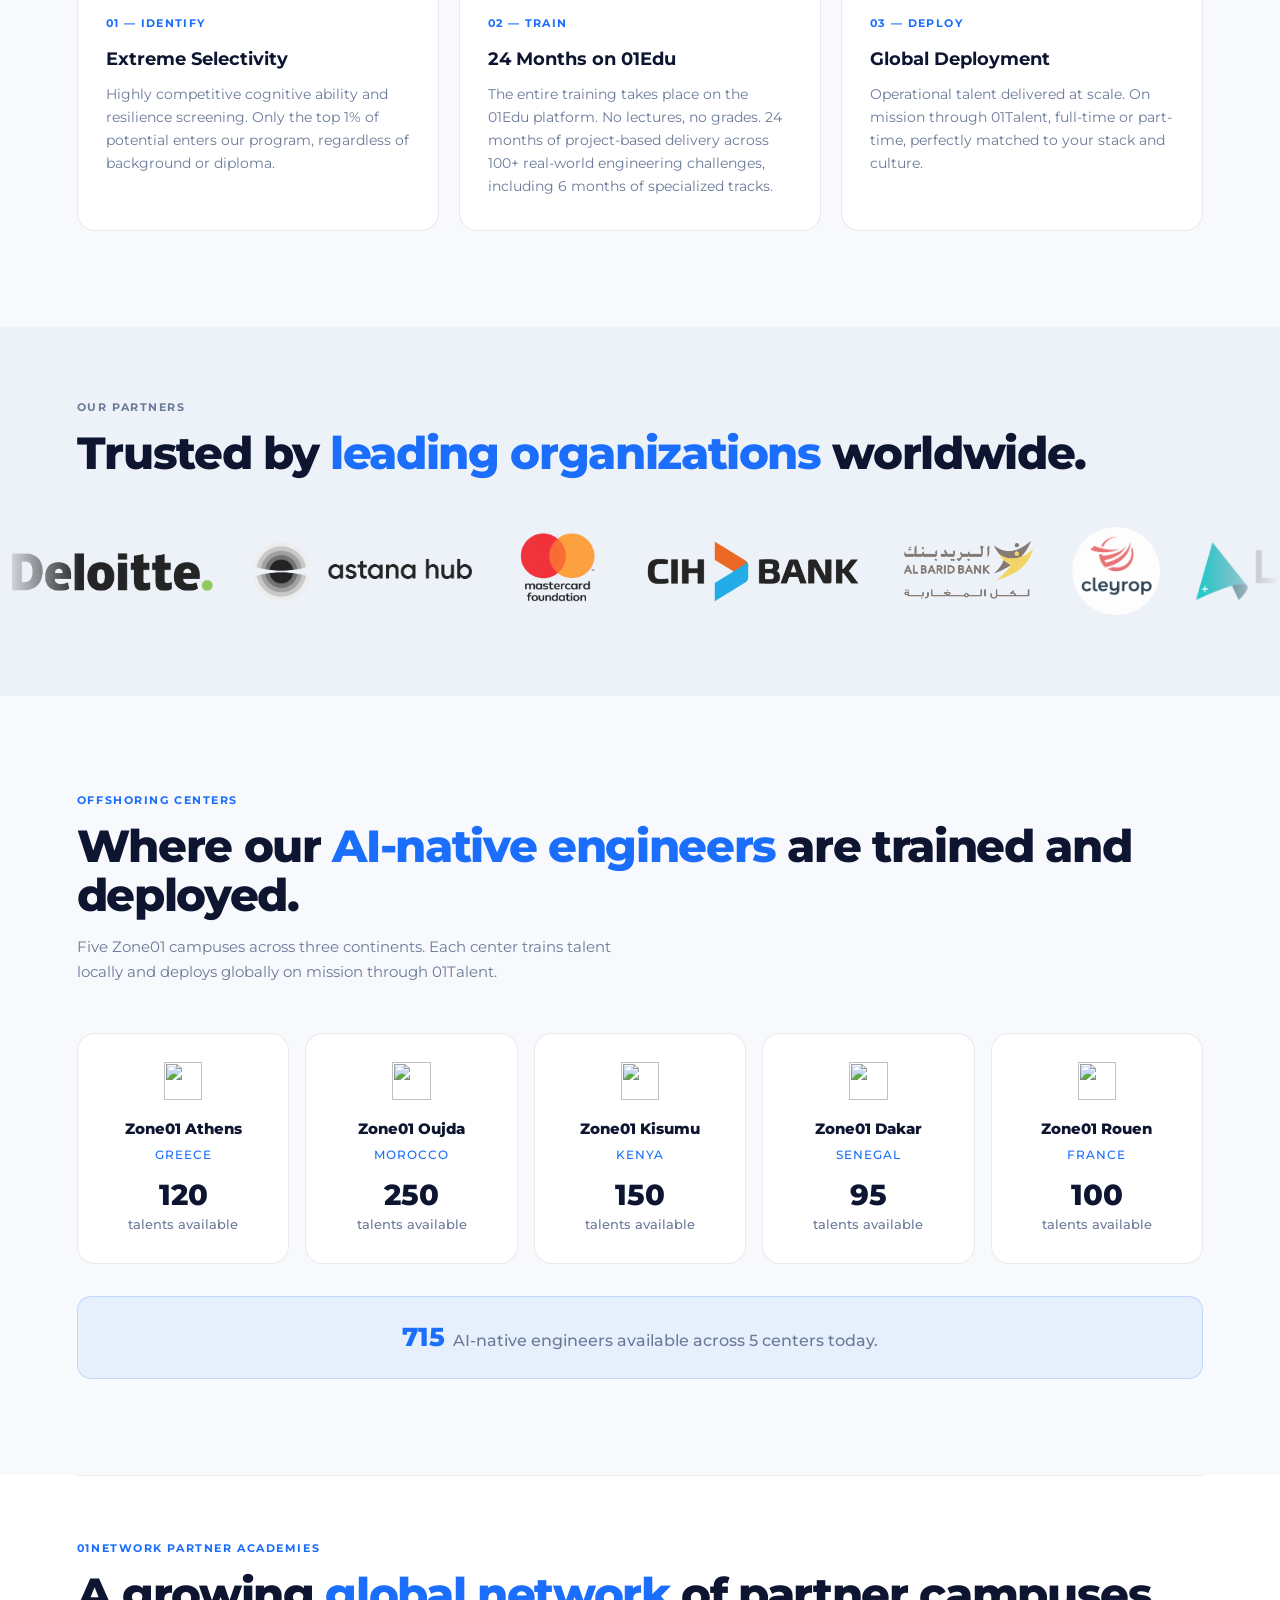
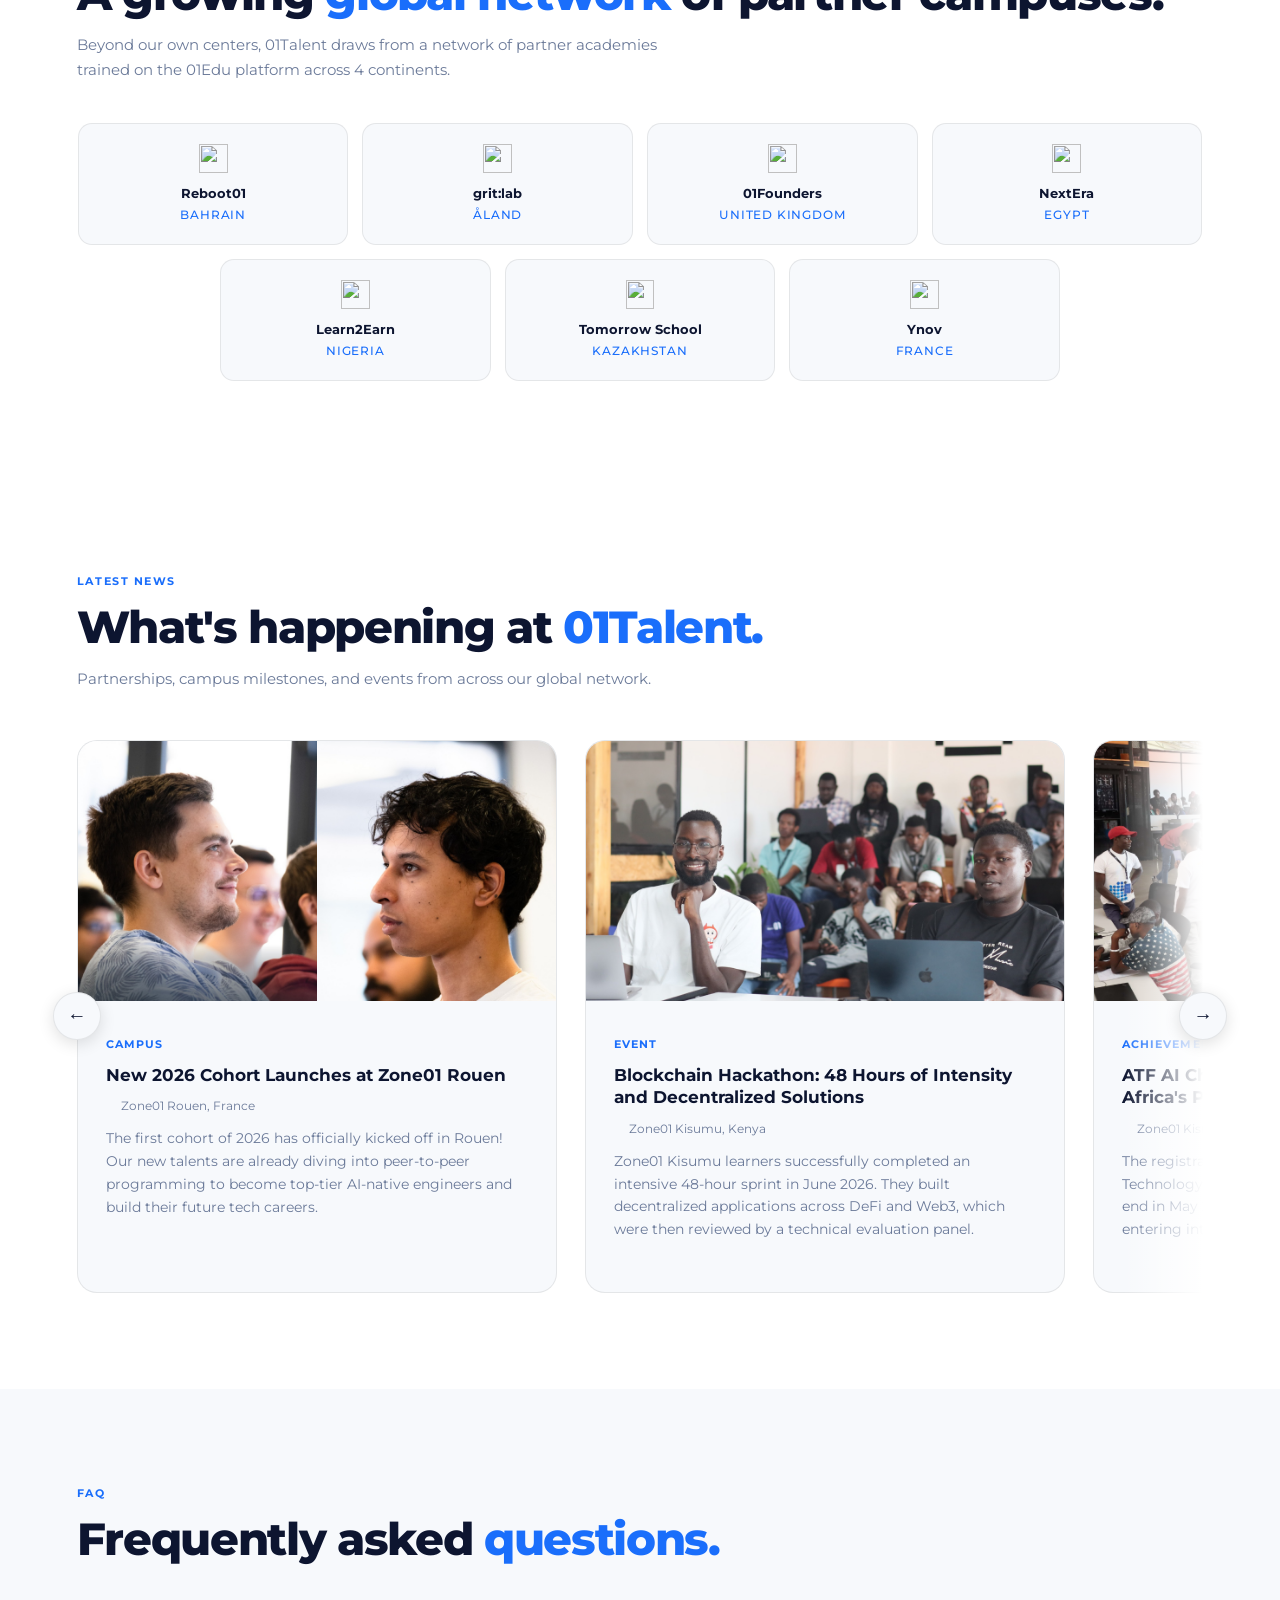
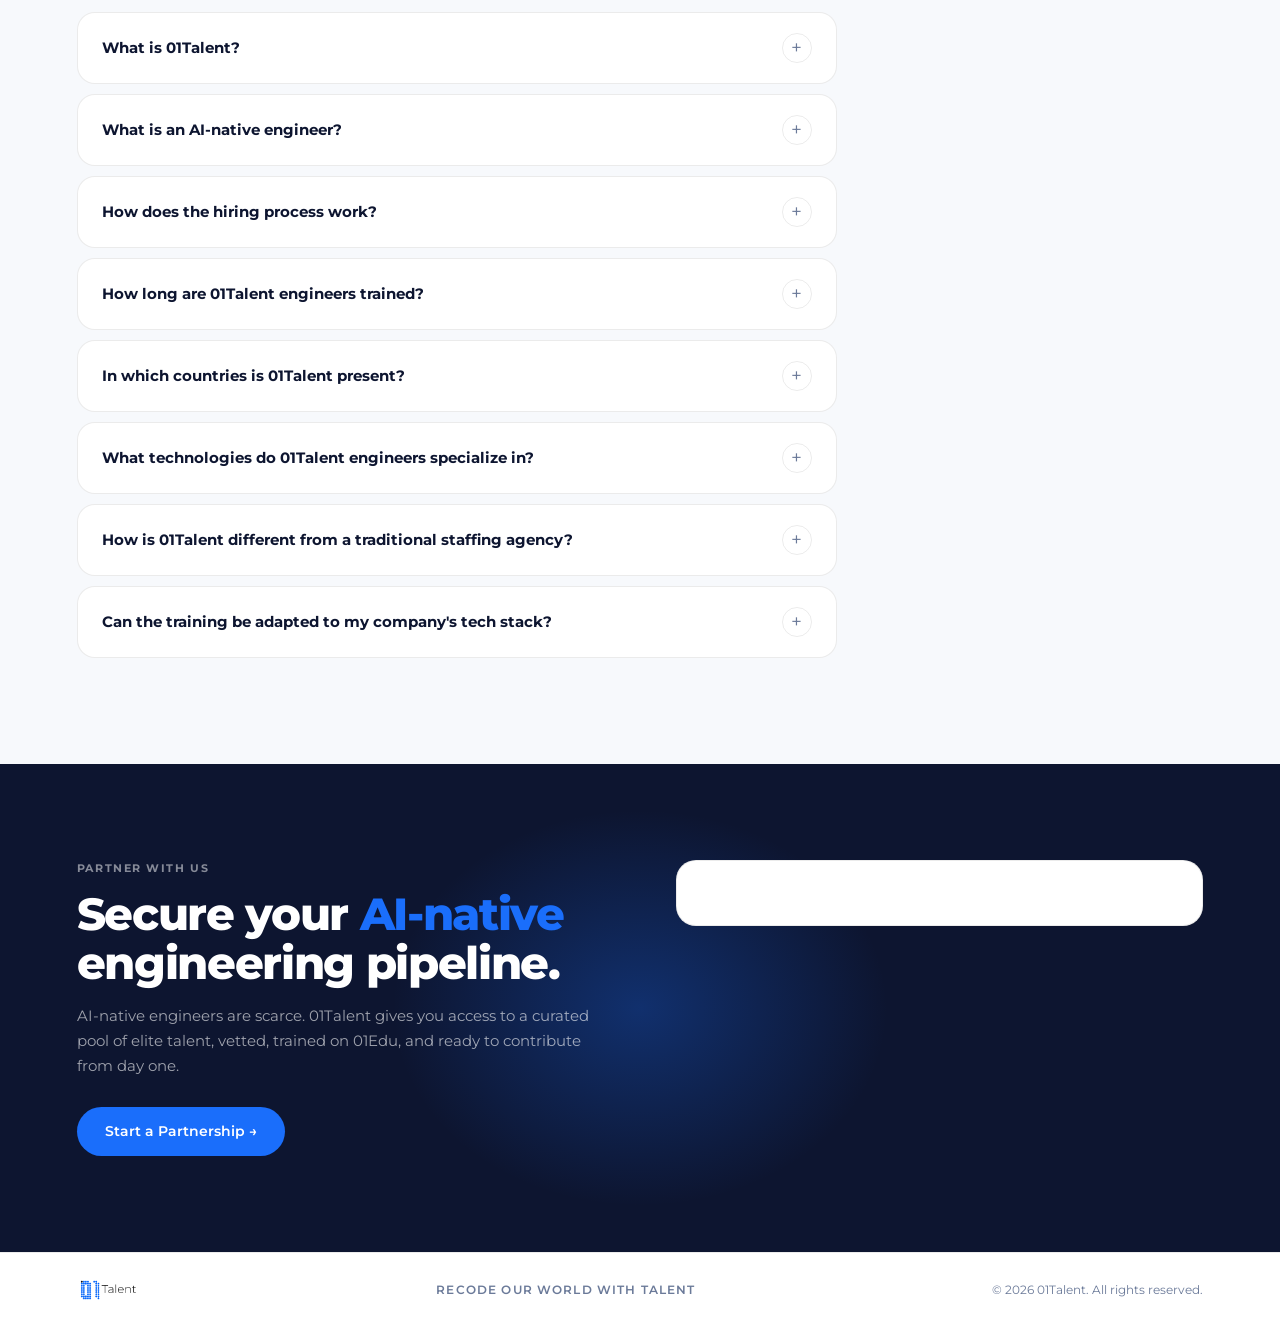
==== commit 2ec65ea4: "Update index.html emojis" ====
--- a/index.html
+++ b/index.html
@@ -435,7 +435,7 @@
 <section id="partners" style="padding:72px 0;background:var(--bg3);overflow:hidden;">
   <div style="padding:0 6vw;margin-bottom:40px;">
     <div class="section-label" style="color:var(--muted);">Our Partners</div>
-    <h2 style="color:var(--text);">Trusted by <em>100+ leading hiring partner</em>.</h2>
+    <h2 style="color:var(--text);">Trusted by <em>leading organizations</em> worldwide.</h2>
   </div>
   <div class="partners-track-wrap">
     <div class="partners-track">
@@ -478,14 +478,14 @@
 
 <section id="centers">
   <div class="section-label">Offshoring Centers</div>
-  <h2>Where our <em>AI-native engineers</em> are <br><em>identified </em>and <em>trained.</em></h2>
+  <h2>Where our <em>AI-native engineers</em> are trained and deployed.</h2>
   <p class="section-sub">Five Zone01 campuses across three continents. Each center trains talent locally and deploys globally on mission through 01Talent.</p>
   <div class="centers-grid reveal">
-    <div class="center-card"><div class="center-flag">🇬🇷</div><div class="center-name">Zone01 Athens</div><div class="center-country">Greece</div><div class="center-stat"><span>120</span>talents available</div></div>
-    <div class="center-card"><div class="center-flag">🇲🇦</div><div class="center-name">Zone01 Oujda</div><div class="center-country">Morocco</div><div class="center-stat"><span>250</span>talents available</div></div>
-    <div class="center-card"><div class="center-flag">🇰🇪</div><div class="center-name">Zone01 Kisumu</div><div class="center-country">Kenya</div><div class="center-stat"><span>150</span>talents available</div></div>
-    <div class="center-card"><div class="center-flag">🇸🇳</div><div class="center-name">Zone01 Dakar</div><div class="center-country">Senegal</div><div class="center-stat"><span>95</span>talents available</div></div>
-    <div class="center-card"><div class="center-flag">🇫🇷</div><div class="center-name">Zone01 Rouen</div><div class="center-country">France</div><div class="center-stat"><span>100</span>talents available</div></div>
+    <div class="center-card"><div class="center-flag"><img src="https://cdn.jsdelivr.net/gh/twitter/twemoji@14.0.2/assets/svg/1f1ec-1f1f7.svg" style="height:1em;width:1em;vertical-align:-0.1em;"></div><div class="center-name">Zone01 Athens</div><div class="center-country">Greece</div><div class="center-stat"><span>120</span>talents available</div></div>
+    <div class="center-card"><div class="center-flag"><img src="https://cdn.jsdelivr.net/gh/twitter/twemoji@14.0.2/assets/svg/1f1f2-1f1e6.svg" style="height:1em;width:1em;vertical-align:-0.1em;"></div><div class="center-name">Zone01 Oujda</div><div class="center-country">Morocco</div><div class="center-stat"><span>250</span>talents available</div></div>
+    <div class="center-card"><div class="center-flag"><img src="https://cdn.jsdelivr.net/gh/twitter/twemoji@14.0.2/assets/svg/1f1f0-1f1ea.svg" style="height:1em;width:1em;vertical-align:-0.1em;"></div><div class="center-name">Zone01 Kisumu</div><div class="center-country">Kenya</div><div class="center-stat"><span>150</span>talents available</div></div>
+    <div class="center-card"><div class="center-flag"><img src="https://cdn.jsdelivr.net/gh/twitter/twemoji@14.0.2/assets/svg/1f1f8-1f1f3.svg" style="height:1em;width:1em;vertical-align:-0.1em;"></div><div class="center-name">Zone01 Dakar</div><div class="center-country">Senegal</div><div class="center-stat"><span>95</span>talents available</div></div>
+    <div class="center-card"><div class="center-flag"><img src="https://cdn.jsdelivr.net/gh/twitter/twemoji@14.0.2/assets/svg/1f1eb-1f1f7.svg" style="height:1em;width:1em;vertical-align:-0.1em;"></div><div class="center-name">Zone01 Rouen</div><div class="center-country">France</div><div class="center-stat"><span>100</span>talents available</div></div>
   </div>
   <div class="centers-total reveal"><span>715</span>AI-native engineers available across 5 centers today.</div>
 </section>
@@ -497,40 +497,40 @@
     <p class="section-sub">Beyond our own centers, 01Talent draws from a network of partner academies trained on the 01Edu platform across 4 continents.</p>
     <div class="academies-grid reveal">
     <div class="academy-card">
-      <div class="academy-flag">🇧🇭</div>
+      <div class="academy-flag"><img src="https://cdn.jsdelivr.net/gh/twitter/twemoji@14.0.2/assets/svg/1f1e7-1f1ed.svg" style="height:1em;width:1em;vertical-align:-0.1em;"></div>
       <div class="academy-name">Reboot01</div>
       <div class="academy-country">Bahrain</div>
     </div>
     <div class="academy-card">
-      <div class="academy-flag">🇦🇽</div>
+      <div class="academy-flag"><img src="https://cdn.jsdelivr.net/gh/twitter/twemoji@14.0.2/assets/svg/1f1e6-1f1fd.svg" style="height:1em;width:1em;vertical-align:-0.1em;"></div>
       <div class="academy-name">grit:lab</div>
       <div class="academy-country">Åland</div>
     </div>
 
     <div class="academy-card">
-      <div class="academy-flag">🇬🇧</div>
+      <div class="academy-flag"><img src="https://cdn.jsdelivr.net/gh/twitter/twemoji@14.0.2/assets/svg/1f1ec-1f1e7.svg" style="height:1em;width:1em;vertical-align:-0.1em;"></div>
       <div class="academy-name">01Founders</div>
       <div class="academy-country">United Kingdom</div>
     </div>
     <div class="academy-card">
-      <div class="academy-flag">🇪🇬</div>
+      <div class="academy-flag"><img src="https://cdn.jsdelivr.net/gh/twitter/twemoji@14.0.2/assets/svg/1f1ea-1f1ec.svg" style="height:1em;width:1em;vertical-align:-0.1em;"></div>
       <div class="academy-name">NextEra</div>
       <div class="academy-country">Egypt</div>
     </div>
     <div class="academy-card">
-      <div class="academy-flag">🇳🇬</div>
+      <div class="academy-flag"><img src="https://cdn.jsdelivr.net/gh/twitter/twemoji@14.0.2/assets/svg/1f1f3-1f1ec.svg" style="height:1em;width:1em;vertical-align:-0.1em;"></div>
       <div class="academy-name">Learn2Earn</div>
       <div class="academy-country">Nigeria</div>
     </div>
     <div class="academy-card">
-      <div class="academy-flag">🇰🇿</div>
+      <div class="academy-flag"><img src="https://cdn.jsdelivr.net/gh/twitter/twemoji@14.0.2/assets/svg/1f1f0-1f1ff.svg" style="height:1em;width:1em;vertical-align:-0.1em;"></div>
       <div class="academy-name">Tomorrow School</div>
       <div class="academy-country">Kazakhstan</div>
     </div>
 
 
     <div class="academy-card">
-      <div class="academy-flag">🇫🇷</div>
+      <div class="academy-flag"><img src="https://cdn.jsdelivr.net/gh/twitter/twemoji@14.0.2/assets/svg/1f1eb-1f1f7.svg" style="height:1em;width:1em;vertical-align:-0.1em;"></div>
       <div class="academy-name">Ynov</div>
       <div class="academy-country">France</div>
     </div>
@@ -552,7 +552,7 @@
           <div class="news-card-body">
             <div class="news-card-tag">Campus</div>
             <div class="news-card-title">New 2026 Cohort Launches at Zone01 Rouen</div>
-            <div class="news-card-date">📍 Zone01 Rouen, France</div>
+            <div class="news-card-date"><img src="https://cdn.jsdelivr.net/gh/twitter/twemoji@14.0.2/assets/svg/1f4cd.svg" style="height:1em;width:1em;vertical-align:-0.1em;"> Zone01 Rouen, France</div>
             <div class="news-card-desc">The first cohort of 2026 has officially kicked off in Rouen! Our new talents are already diving into peer-to-peer programming to become top-tier AI-native engineers and build their future tech careers.</div>
           </div>
         </div>
@@ -561,7 +561,7 @@
           <div class="news-card-body">
             <div class="news-card-tag">Event</div>
             <div class="news-card-title">Blockchain Hackathon: 48 Hours of Intensity and Decentralized Solutions</div>
-            <div class="news-card-date">📍 Zone01 Kisumu, Kenya</div>
+            <div class="news-card-date"><img src="https://cdn.jsdelivr.net/gh/twitter/twemoji@14.0.2/assets/svg/1f4cd.svg" style="height:1em;width:1em;vertical-align:-0.1em;"> Zone01 Kisumu, Kenya</div>
             <div class="news-card-desc">Zone01 Kisumu learners successfully completed an intensive 48-hour sprint in June 2026. They built decentralized applications across DeFi and Web3, which were then reviewed by a technical evaluation panel.</div>
           </div>
         </div>
@@ -570,7 +570,7 @@
           <div class="news-card-body">
             <div class="news-card-tag">Achievement</div>
             <div class="news-card-title">ATF AI Challenge: Applications Close for Africa's Premier AI Summit</div>
-            <div class="news-card-date">📍 Zone01 Kisumu, Kenya</div>
+            <div class="news-card-date"><img src="https://cdn.jsdelivr.net/gh/twitter/twemoji@14.0.2/assets/svg/1f4cd.svg" style="height:1em;width:1em;vertical-align:-0.1em;"> Zone01 Kisumu, Kenya</div>
             <div class="news-card-desc">The registration phase for the prestigious African Technology Forum (ATF) AI Challenge officially came to an end in May 2026. Selected teams at Zone01 Kisumu are now entering intensive technical preparation for the next phase.</div>
           </div>
         </div>
@@ -579,7 +579,7 @@
           <div class="news-card-body">
             <div class="news-card-tag">Event</div>
             <div class="news-card-title">Florent x Panathenea Festival: The Biggest AI Hackathon in Athens is Announced!</div>
-            <div class="news-card-date">📍 Zone01 Athens, Greece</div>
+            <div class="news-card-date"><img src="https://cdn.jsdelivr.net/gh/twitter/twemoji@14.0.2/assets/svg/1f4cd.svg" style="height:1em;width:1em;vertical-align:-0.1em;"> Zone01 Athens, Greece</div>
             <div class="news-card-desc">Following the May application deadline, tech teams gathered at the campus for an intensive 12-hour product-building sprint. The top finalists took the main stage to compete for $50K in prizes.</div>
           </div>
         </div>
@@ -588,7 +588,7 @@
           <div class="news-card-body">
             <div class="news-card-tag">Workshop</div>
             <div class="news-card-title">From Idea to Working AI Bot in a Day</div>
-            <div class="news-card-date">📍 Tomorrow School, Kazakhstan</div>
+            <div class="news-card-date"><img src="https://cdn.jsdelivr.net/gh/twitter/twemoji@14.0.2/assets/svg/1f4cd.svg" style="height:1em;width:1em;vertical-align:-0.1em;"> Tomorrow School, Kazakhstan</div>
             <div class="news-card-desc">An interactive hands-on session took place in June 2026, at Tomorrow School. Fifty participants mastered prompt engineering to build and deploy an operational Telegram bot in one day.</div>
           </div>
         </div>
@@ -597,7 +597,7 @@
           <div class="news-card-body">
             <div class="news-card-tag">Network</div>
             <div class="news-card-title">Founder Series London: Connecting Tomorrow's Tech Leaders with Tech Visionaries</div>
-            <div class="news-card-date">📍 01Founders, United Kingdom</div>
+            <div class="news-card-date"><img src="https://cdn.jsdelivr.net/gh/twitter/twemoji@14.0.2/assets/svg/1f4cd.svg" style="height:1em;width:1em;vertical-align:-0.1em;"> 01Founders, United Kingdom</div>
             <div class="news-card-desc">This new event cycle began in May 2026, to connect campus learners directly with leading UK tech startup founders. Discussions focus on real-world scaling challenges, venture capital fundraising, and the operational impact of AI.</div>
           </div>
         </div>
@@ -799,6 +799,7 @@
   const lightboxImg = document.getElementById('lightboxImg');
   document.querySelectorAll('img:not([data-no-lightbox])').forEach(img => {
     if (img.closest('.partner-logo-item')) return;
+    if (img.src && img.src.includes('twemoji')) return;
     img.style.cursor = 'pointer';
     img.addEventListener('click', () => {
       lightboxImg.src = img.src;
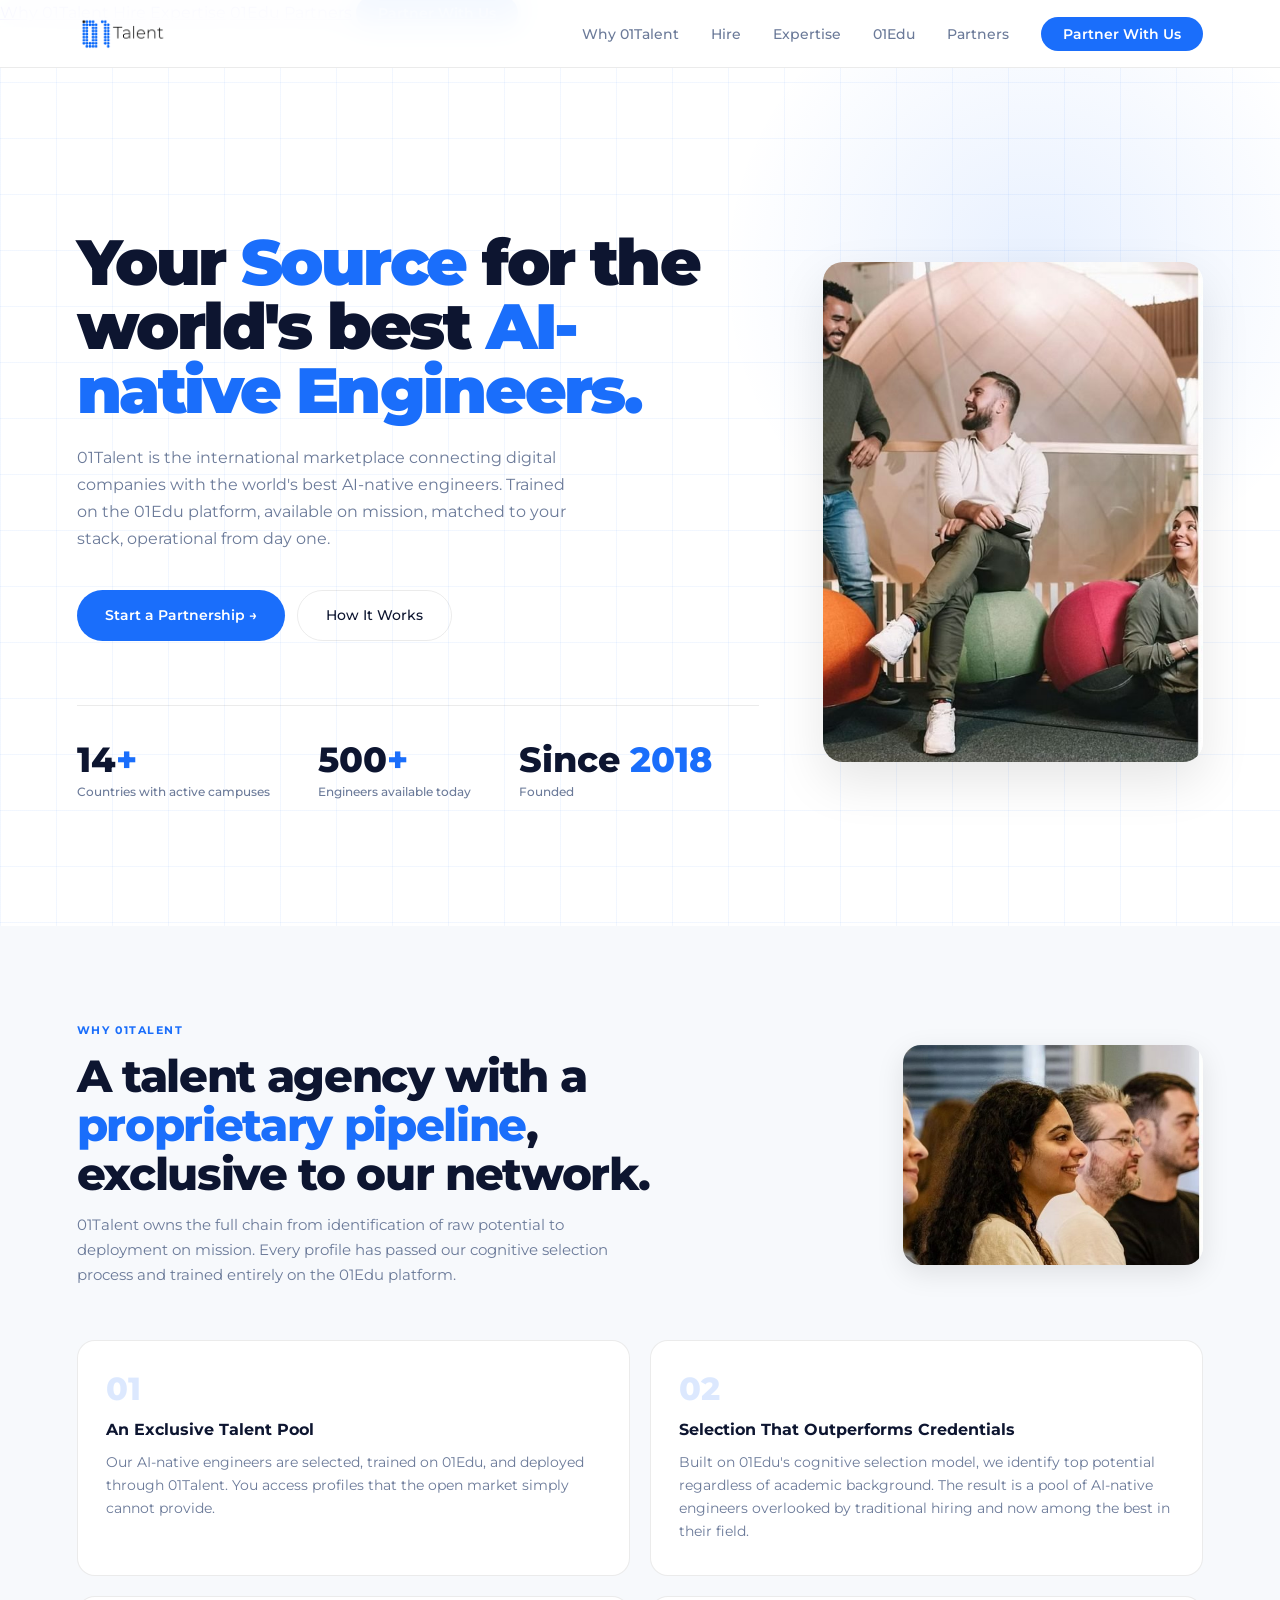
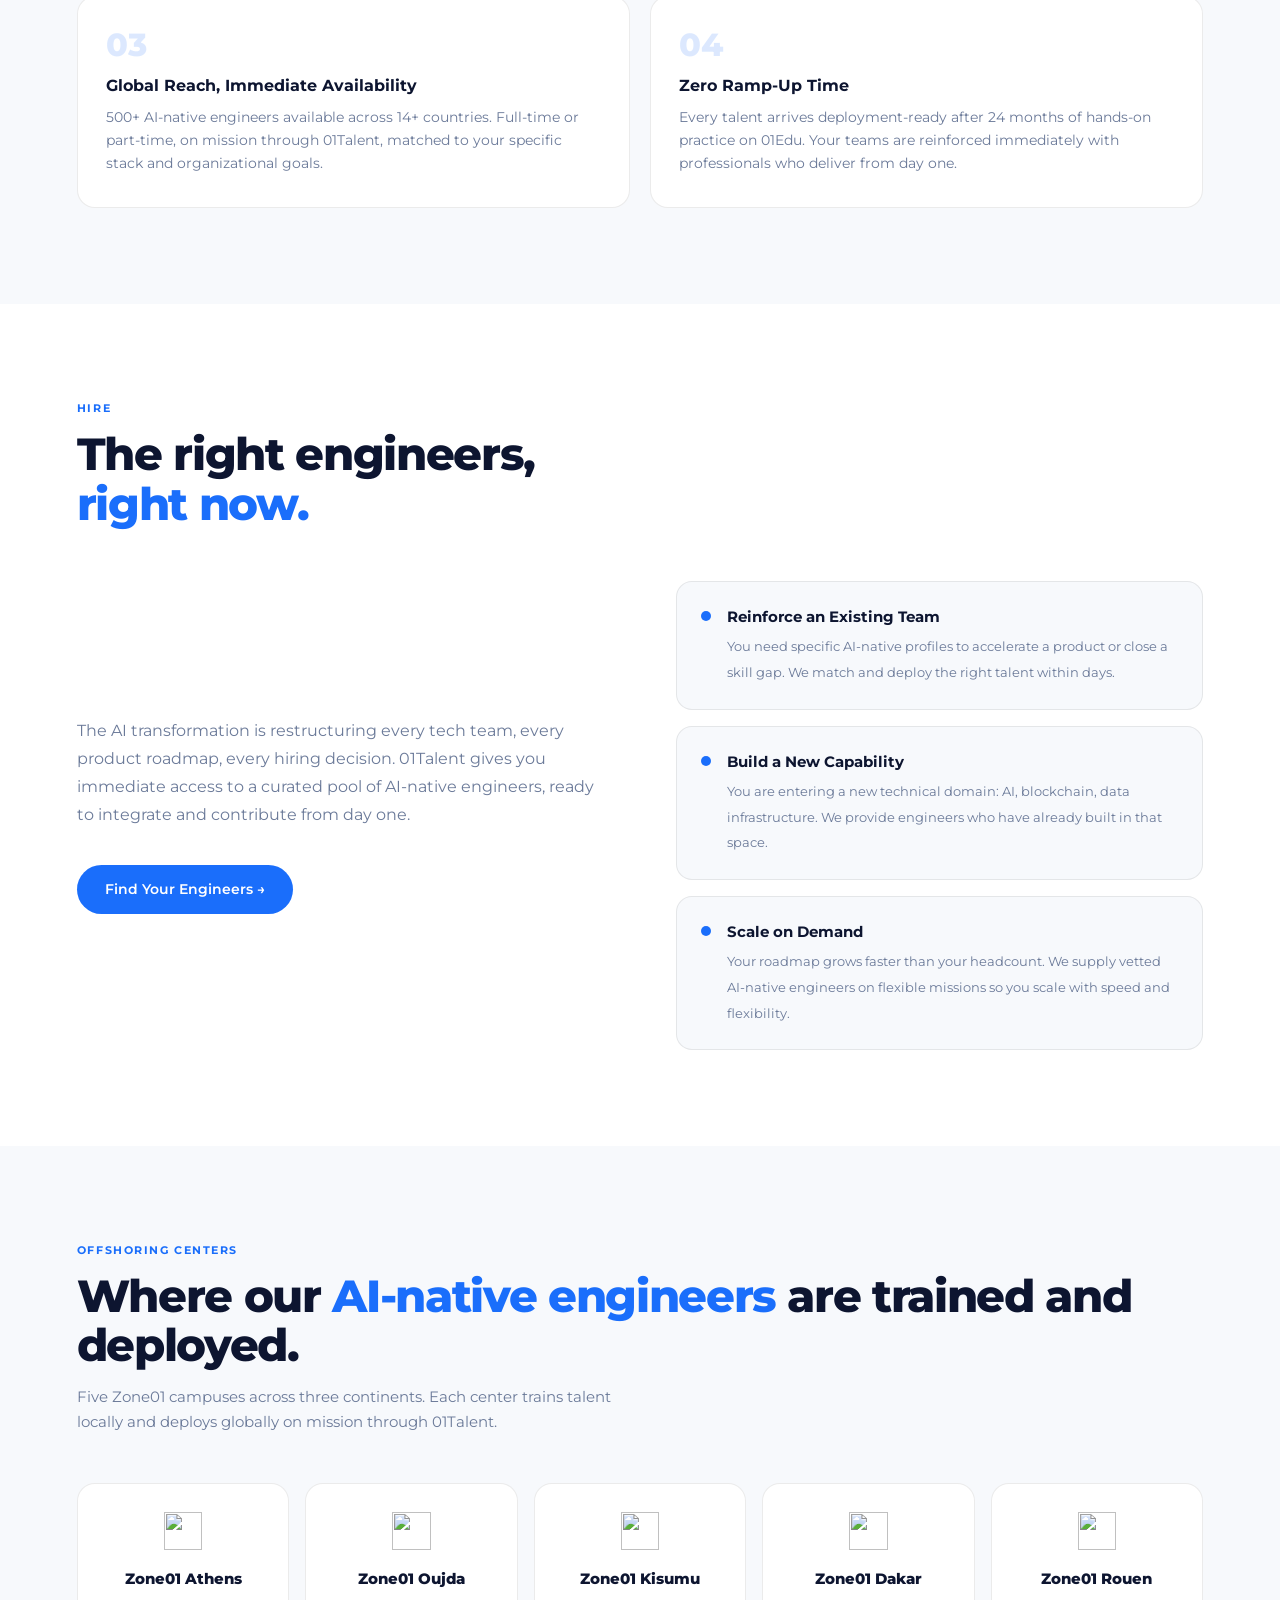
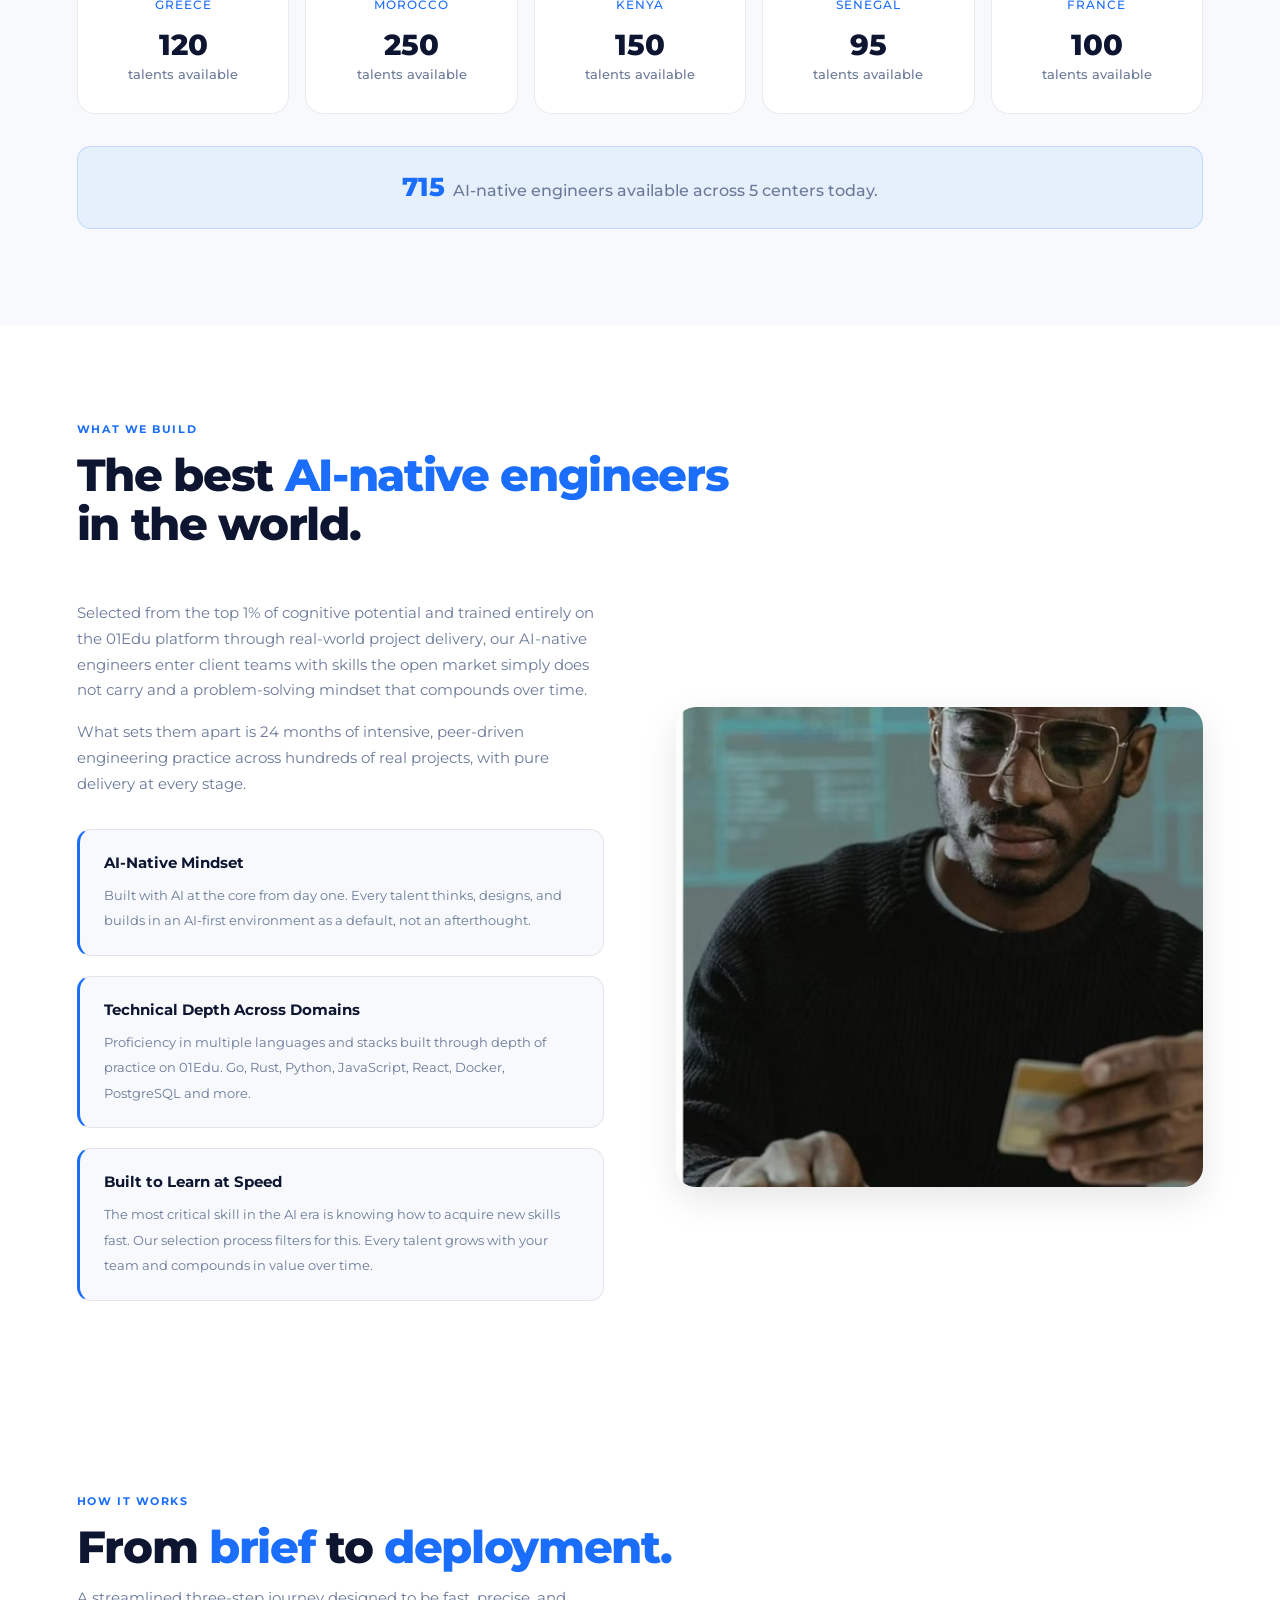
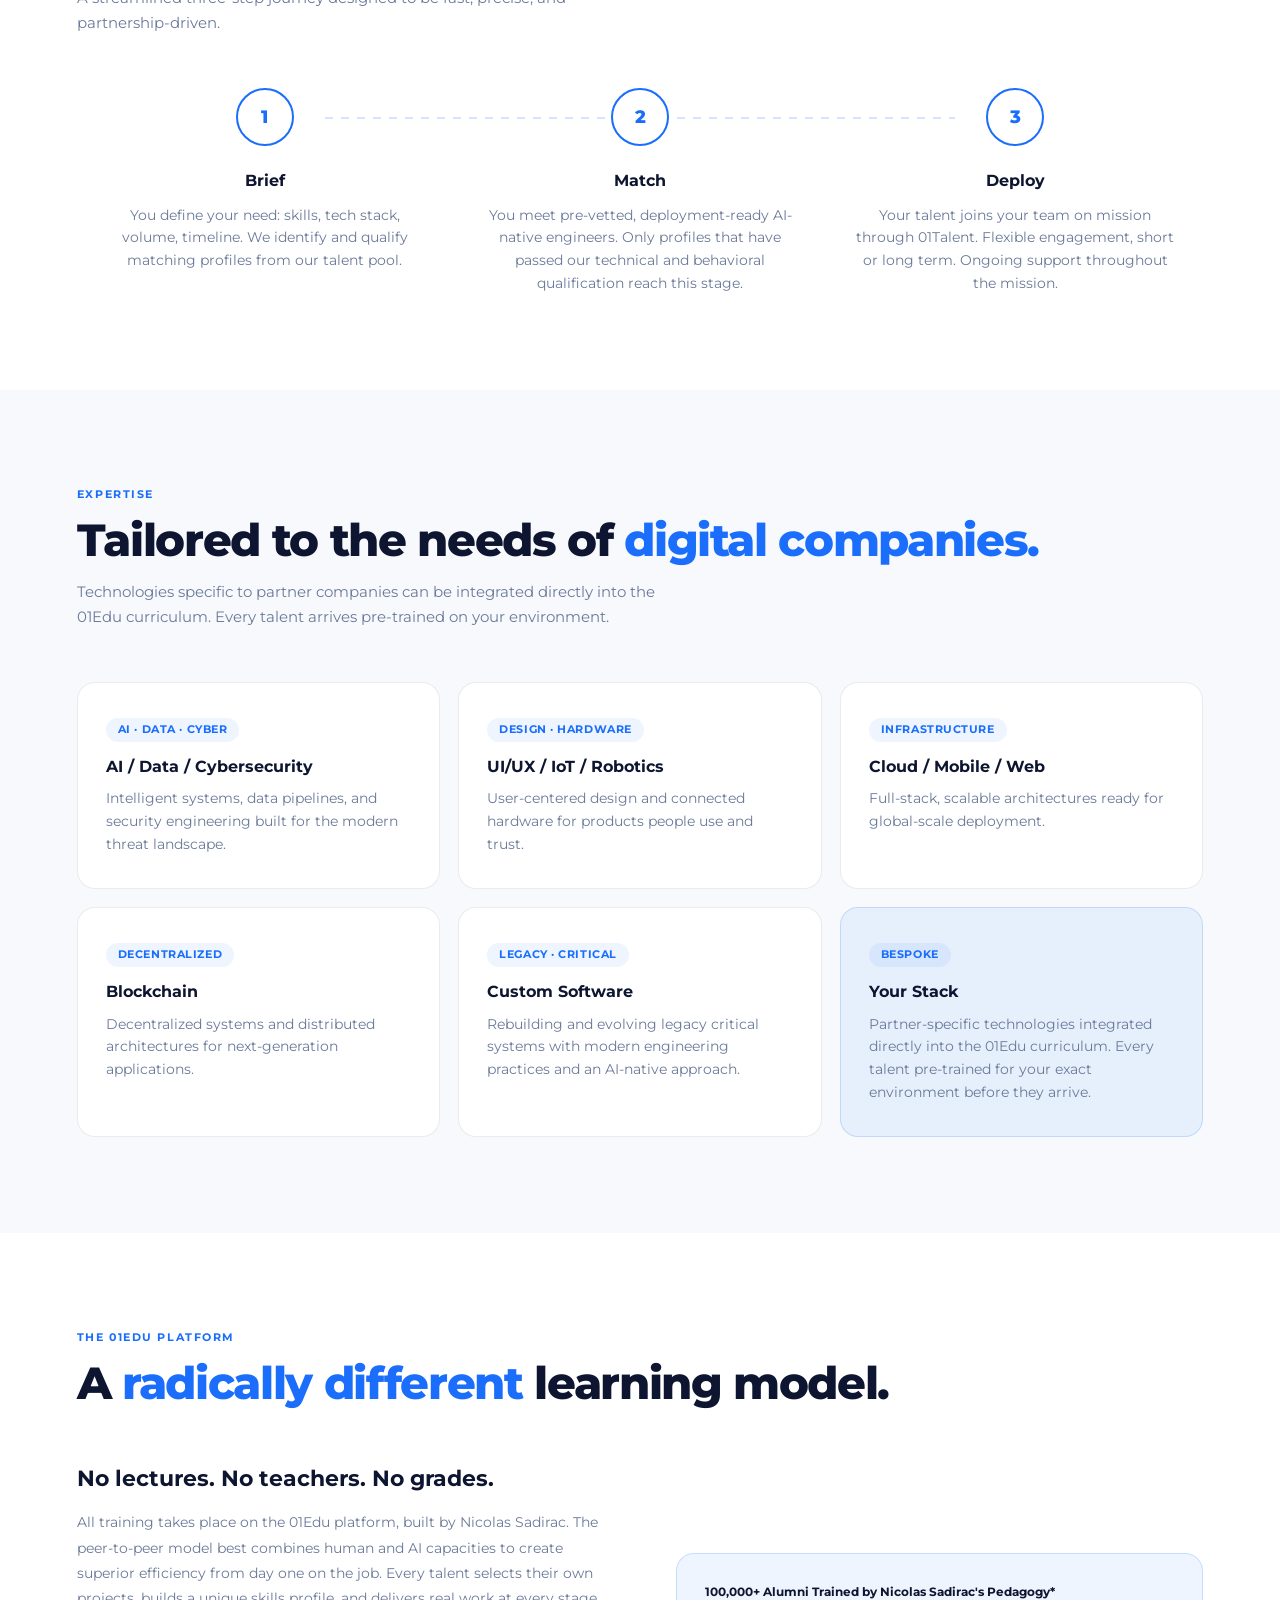
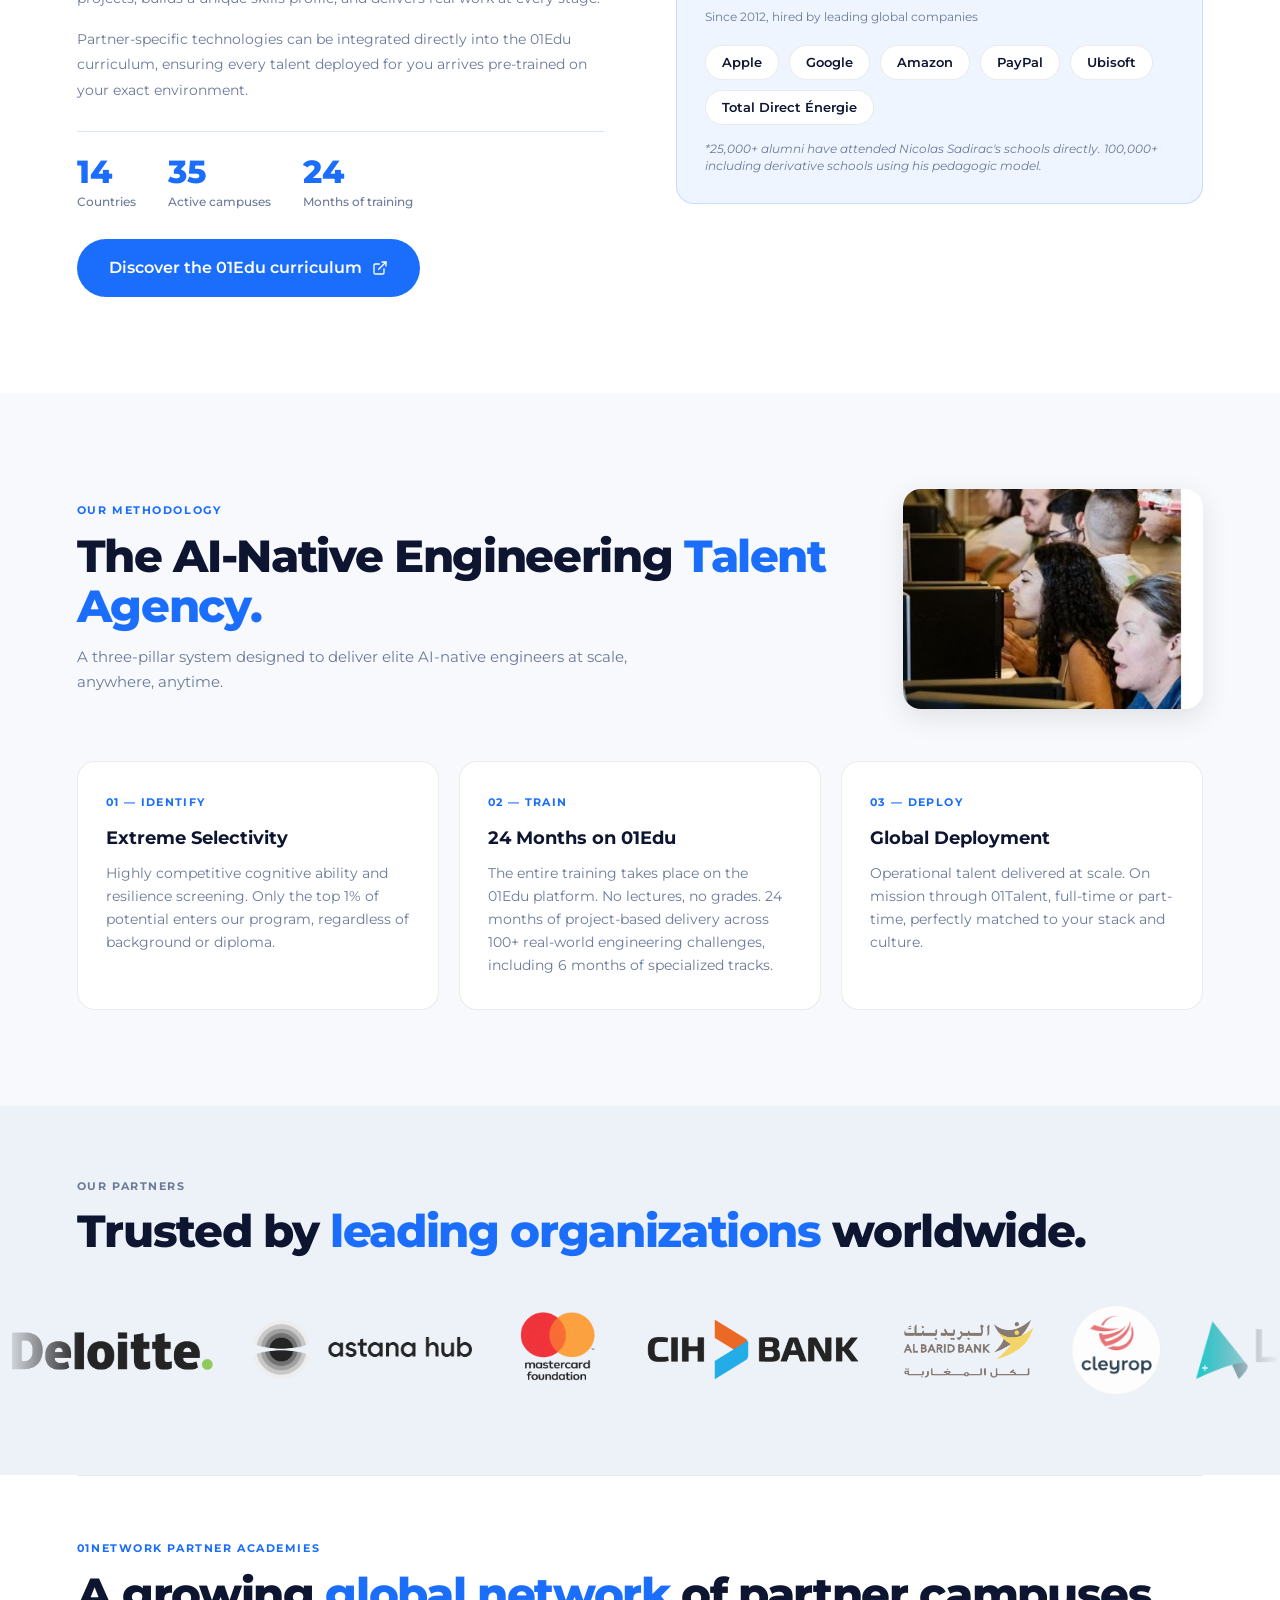
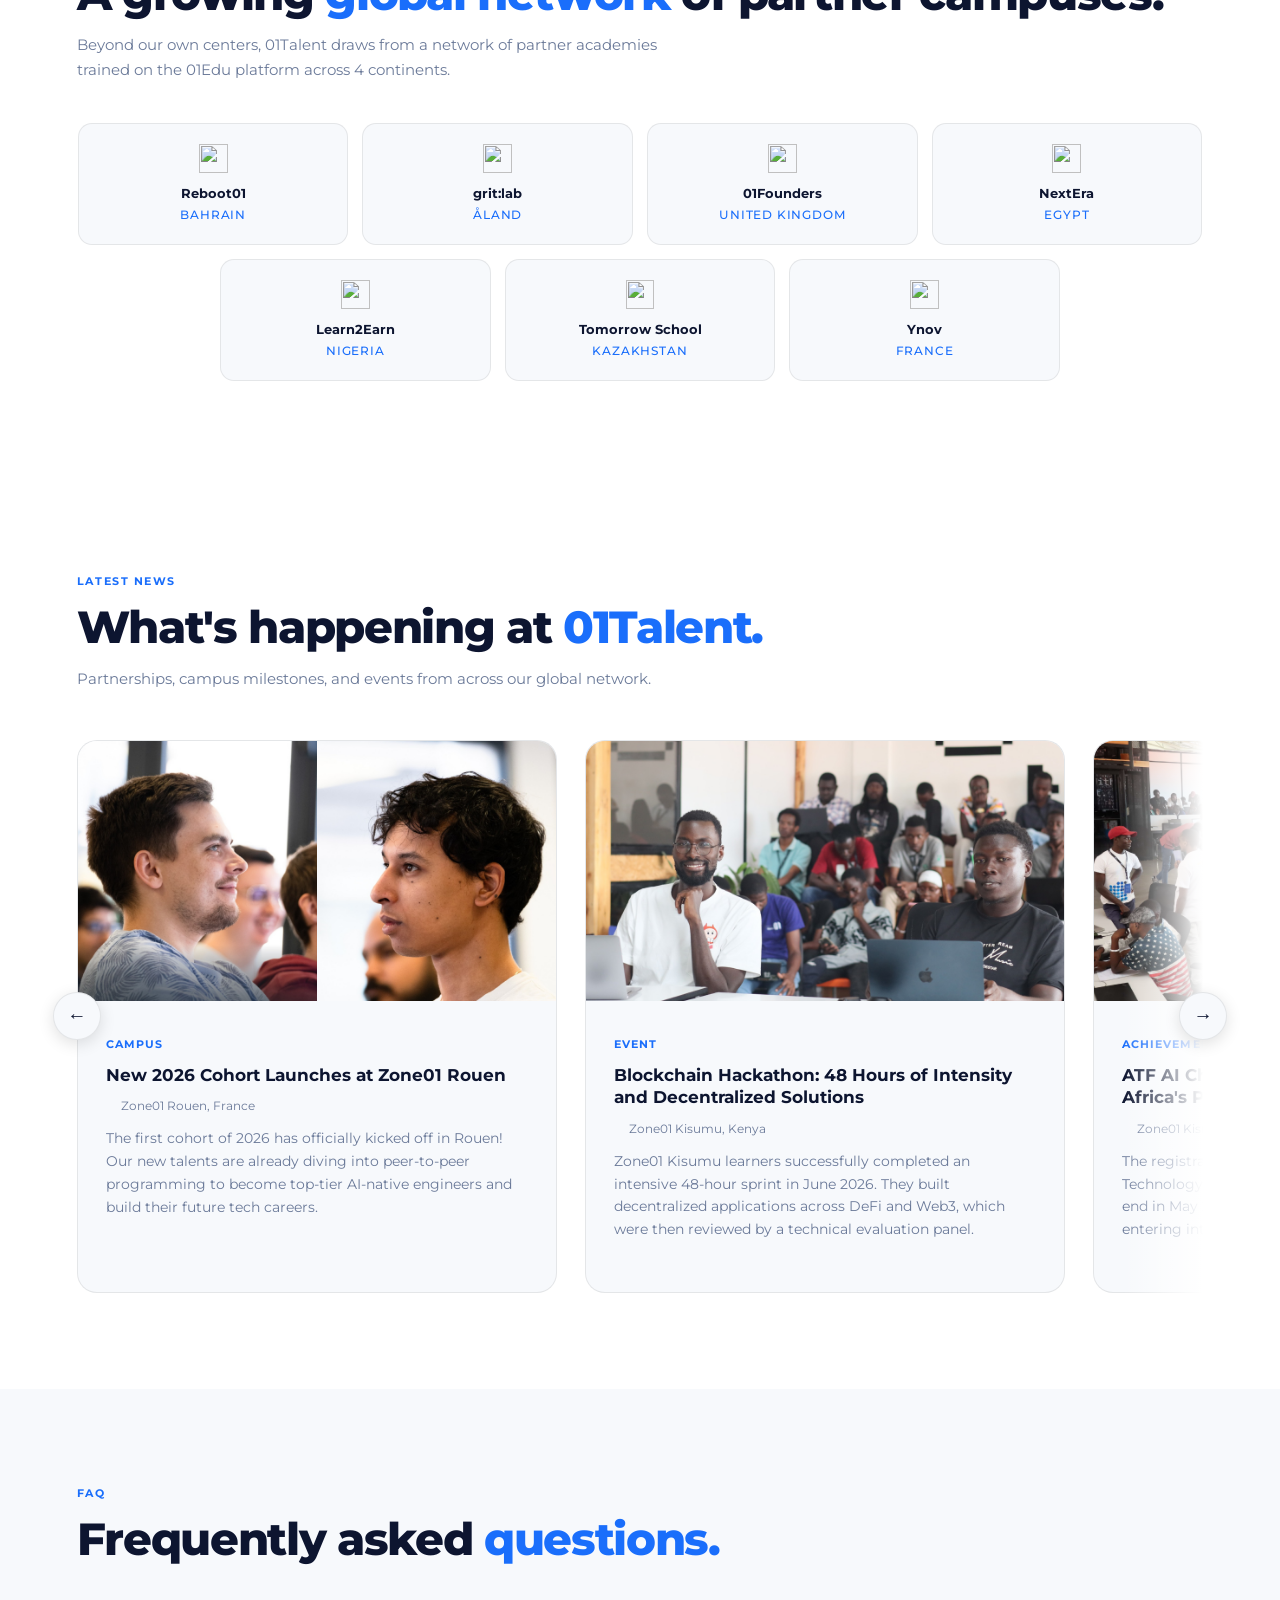
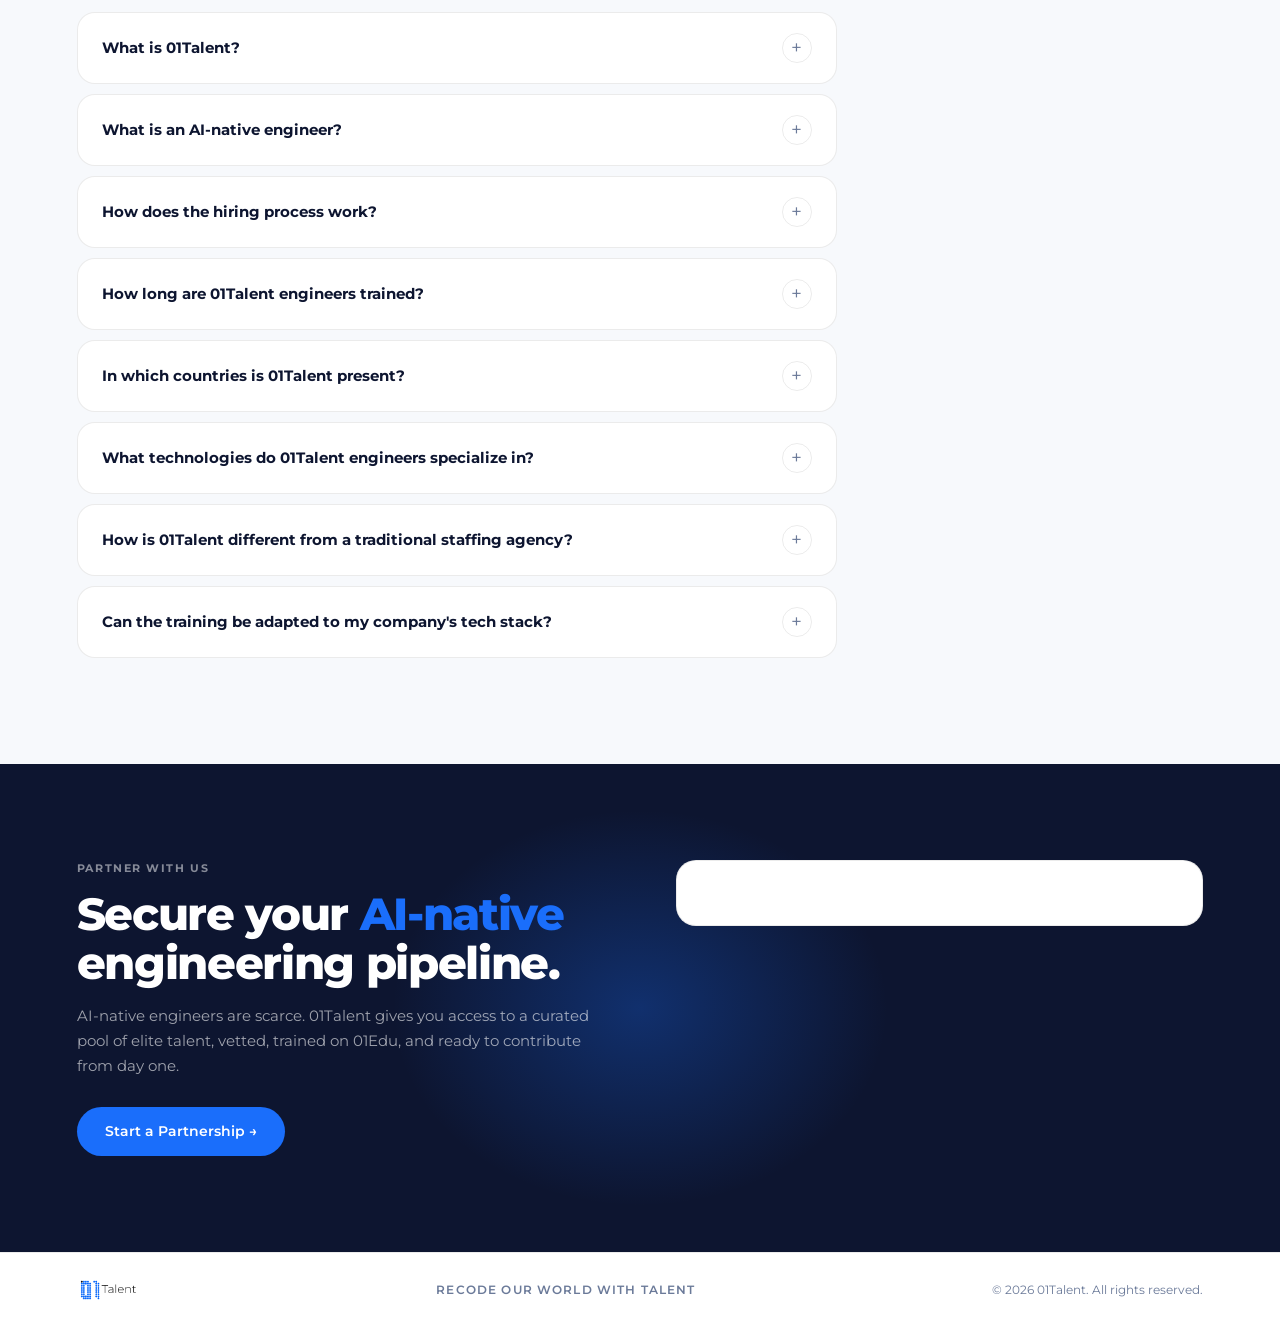
==== commit 0580d633: "Update index.html Deplacement section Zone01" ====
--- a/index.html
+++ b/index.html
@@ -344,6 +344,20 @@
   </div>
 </section>
 
+<section id="centers">
+  <div class="section-label">Offshoring Centers</div>
+  <h2>Where our <em>AI-native engineers</em> are trained and deployed.</h2>
+  <p class="section-sub">Five Zone01 campuses across three continents. Each center trains talent locally and deploys globally on mission through 01Talent.</p>
+  <div class="centers-grid reveal">
+    <div class="center-card"><div class="center-flag"><img src="https://cdn.jsdelivr.net/gh/twitter/twemoji@14.0.2/assets/svg/1f1ec-1f1f7.svg" style="height:1em;width:1em;vertical-align:-0.1em;"></div><div class="center-name">Zone01 Athens</div><div class="center-country">Greece</div><div class="center-stat"><span>120</span>talents available</div></div>
+    <div class="center-card"><div class="center-flag"><img src="https://cdn.jsdelivr.net/gh/twitter/twemoji@14.0.2/assets/svg/1f1f2-1f1e6.svg" style="height:1em;width:1em;vertical-align:-0.1em;"></div><div class="center-name">Zone01 Oujda</div><div class="center-country">Morocco</div><div class="center-stat"><span>250</span>talents available</div></div>
+    <div class="center-card"><div class="center-flag"><img src="https://cdn.jsdelivr.net/gh/twitter/twemoji@14.0.2/assets/svg/1f1f0-1f1ea.svg" style="height:1em;width:1em;vertical-align:-0.1em;"></div><div class="center-name">Zone01 Kisumu</div><div class="center-country">Kenya</div><div class="center-stat"><span>150</span>talents available</div></div>
+    <div class="center-card"><div class="center-flag"><img src="https://cdn.jsdelivr.net/gh/twitter/twemoji@14.0.2/assets/svg/1f1f8-1f1f3.svg" style="height:1em;width:1em;vertical-align:-0.1em;"></div><div class="center-name">Zone01 Dakar</div><div class="center-country">Senegal</div><div class="center-stat"><span>95</span>talents available</div></div>
+    <div class="center-card"><div class="center-flag"><img src="https://cdn.jsdelivr.net/gh/twitter/twemoji@14.0.2/assets/svg/1f1eb-1f1f7.svg" style="height:1em;width:1em;vertical-align:-0.1em;"></div><div class="center-name">Zone01 Rouen</div><div class="center-country">France</div><div class="center-stat"><span>100</span>talents available</div></div>
+  </div>
+  <div class="centers-total reveal"><span>715</span>AI-native engineers available across 5 centers today.</div>
+</section>
+
 <section id="what-we-build">
   <div class="section-label">What We Build</div>
   <h2>The best <em>AI-native engineers</em> <br>in the world.</h2>
@@ -474,20 +488,6 @@
 
         </div>
   </div>
-</section>
-
-<section id="centers">
-  <div class="section-label">Offshoring Centers</div>
-  <h2>Where our <em>AI-native engineers</em> are trained and deployed.</h2>
-  <p class="section-sub">Five Zone01 campuses across three continents. Each center trains talent locally and deploys globally on mission through 01Talent.</p>
-  <div class="centers-grid reveal">
-    <div class="center-card"><div class="center-flag"><img src="https://cdn.jsdelivr.net/gh/twitter/twemoji@14.0.2/assets/svg/1f1ec-1f1f7.svg" style="height:1em;width:1em;vertical-align:-0.1em;"></div><div class="center-name">Zone01 Athens</div><div class="center-country">Greece</div><div class="center-stat"><span>120</span>talents available</div></div>
-    <div class="center-card"><div class="center-flag"><img src="https://cdn.jsdelivr.net/gh/twitter/twemoji@14.0.2/assets/svg/1f1f2-1f1e6.svg" style="height:1em;width:1em;vertical-align:-0.1em;"></div><div class="center-name">Zone01 Oujda</div><div class="center-country">Morocco</div><div class="center-stat"><span>250</span>talents available</div></div>
-    <div class="center-card"><div class="center-flag"><img src="https://cdn.jsdelivr.net/gh/twitter/twemoji@14.0.2/assets/svg/1f1f0-1f1ea.svg" style="height:1em;width:1em;vertical-align:-0.1em;"></div><div class="center-name">Zone01 Kisumu</div><div class="center-country">Kenya</div><div class="center-stat"><span>150</span>talents available</div></div>
-    <div class="center-card"><div class="center-flag"><img src="https://cdn.jsdelivr.net/gh/twitter/twemoji@14.0.2/assets/svg/1f1f8-1f1f3.svg" style="height:1em;width:1em;vertical-align:-0.1em;"></div><div class="center-name">Zone01 Dakar</div><div class="center-country">Senegal</div><div class="center-stat"><span>95</span>talents available</div></div>
-    <div class="center-card"><div class="center-flag"><img src="https://cdn.jsdelivr.net/gh/twitter/twemoji@14.0.2/assets/svg/1f1eb-1f1f7.svg" style="height:1em;width:1em;vertical-align:-0.1em;"></div><div class="center-name">Zone01 Rouen</div><div class="center-country">France</div><div class="center-stat"><span>100</span>talents available</div></div>
-  </div>
-  <div class="centers-total reveal"><span>715</span>AI-native engineers available across 5 centers today.</div>
 </section>
 
 <section id="academies" style="background:var(--bg2);padding-top:0;padding-bottom:96px;">
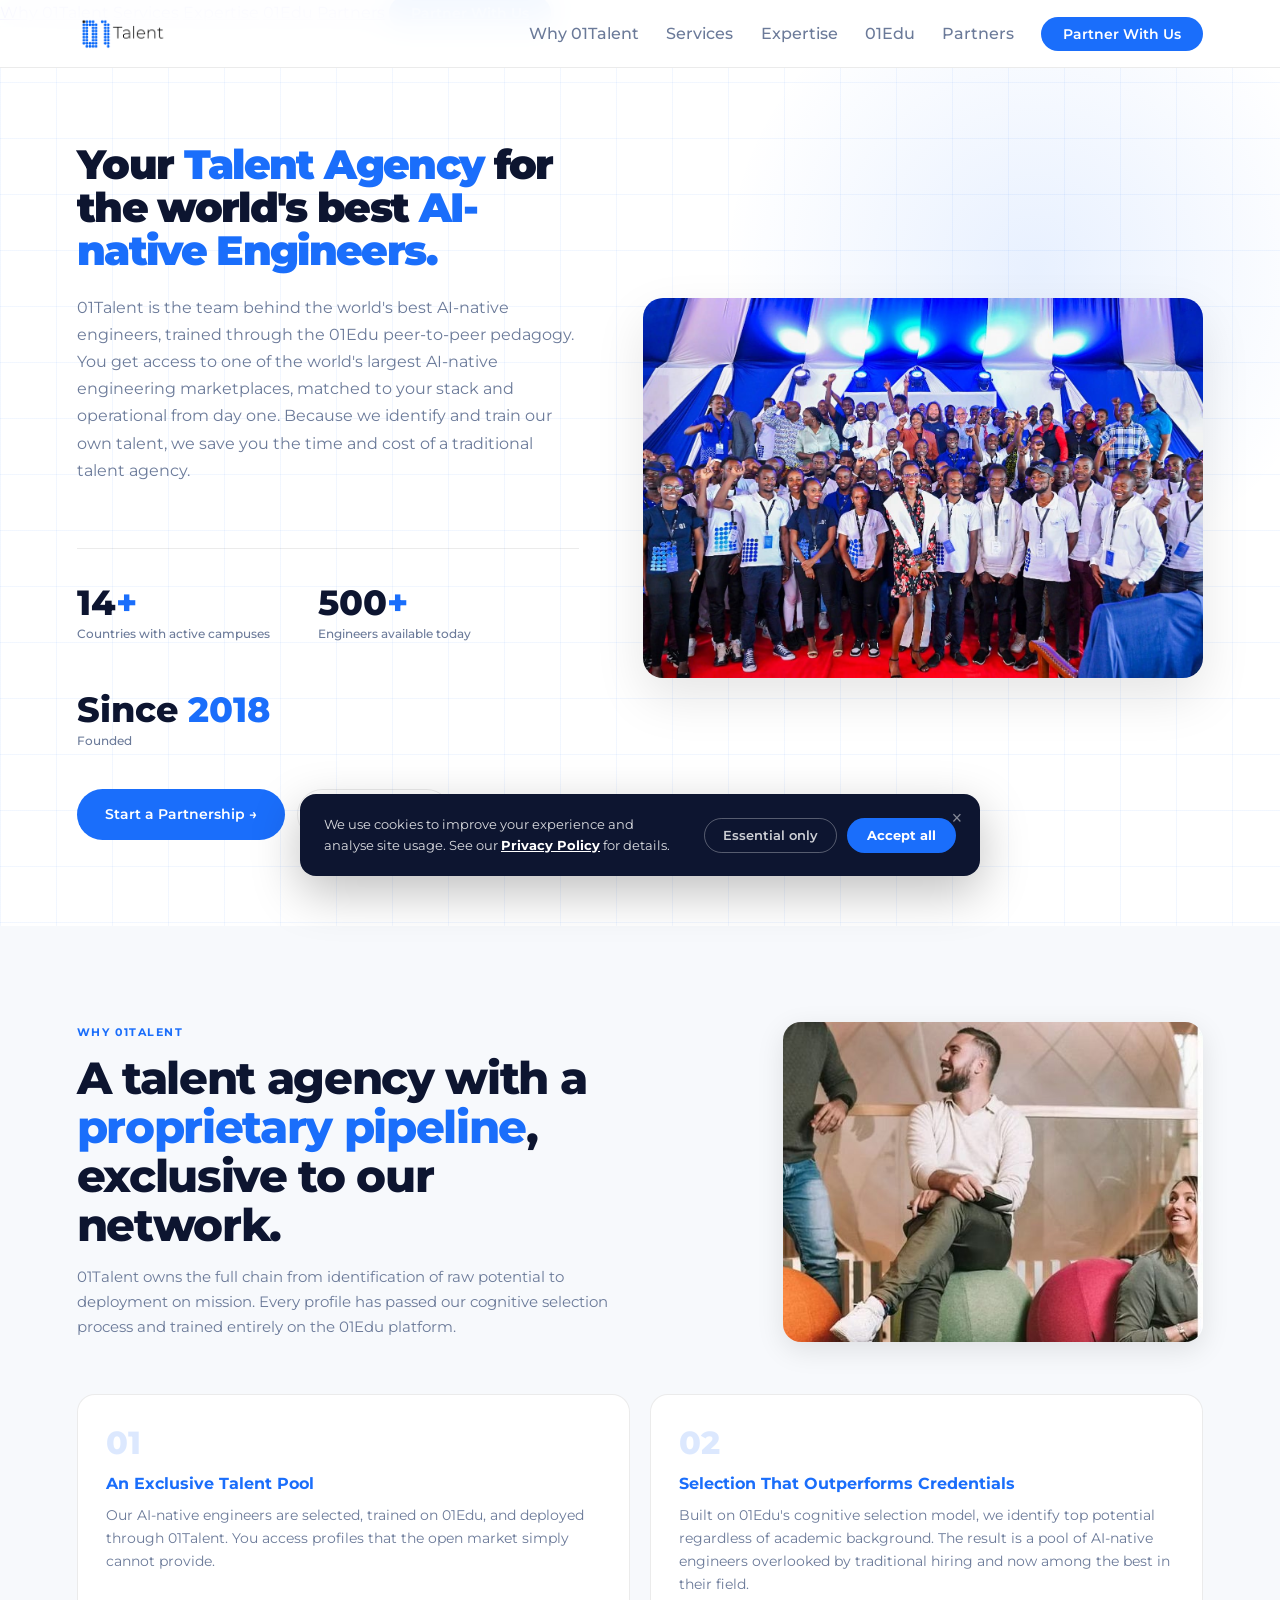
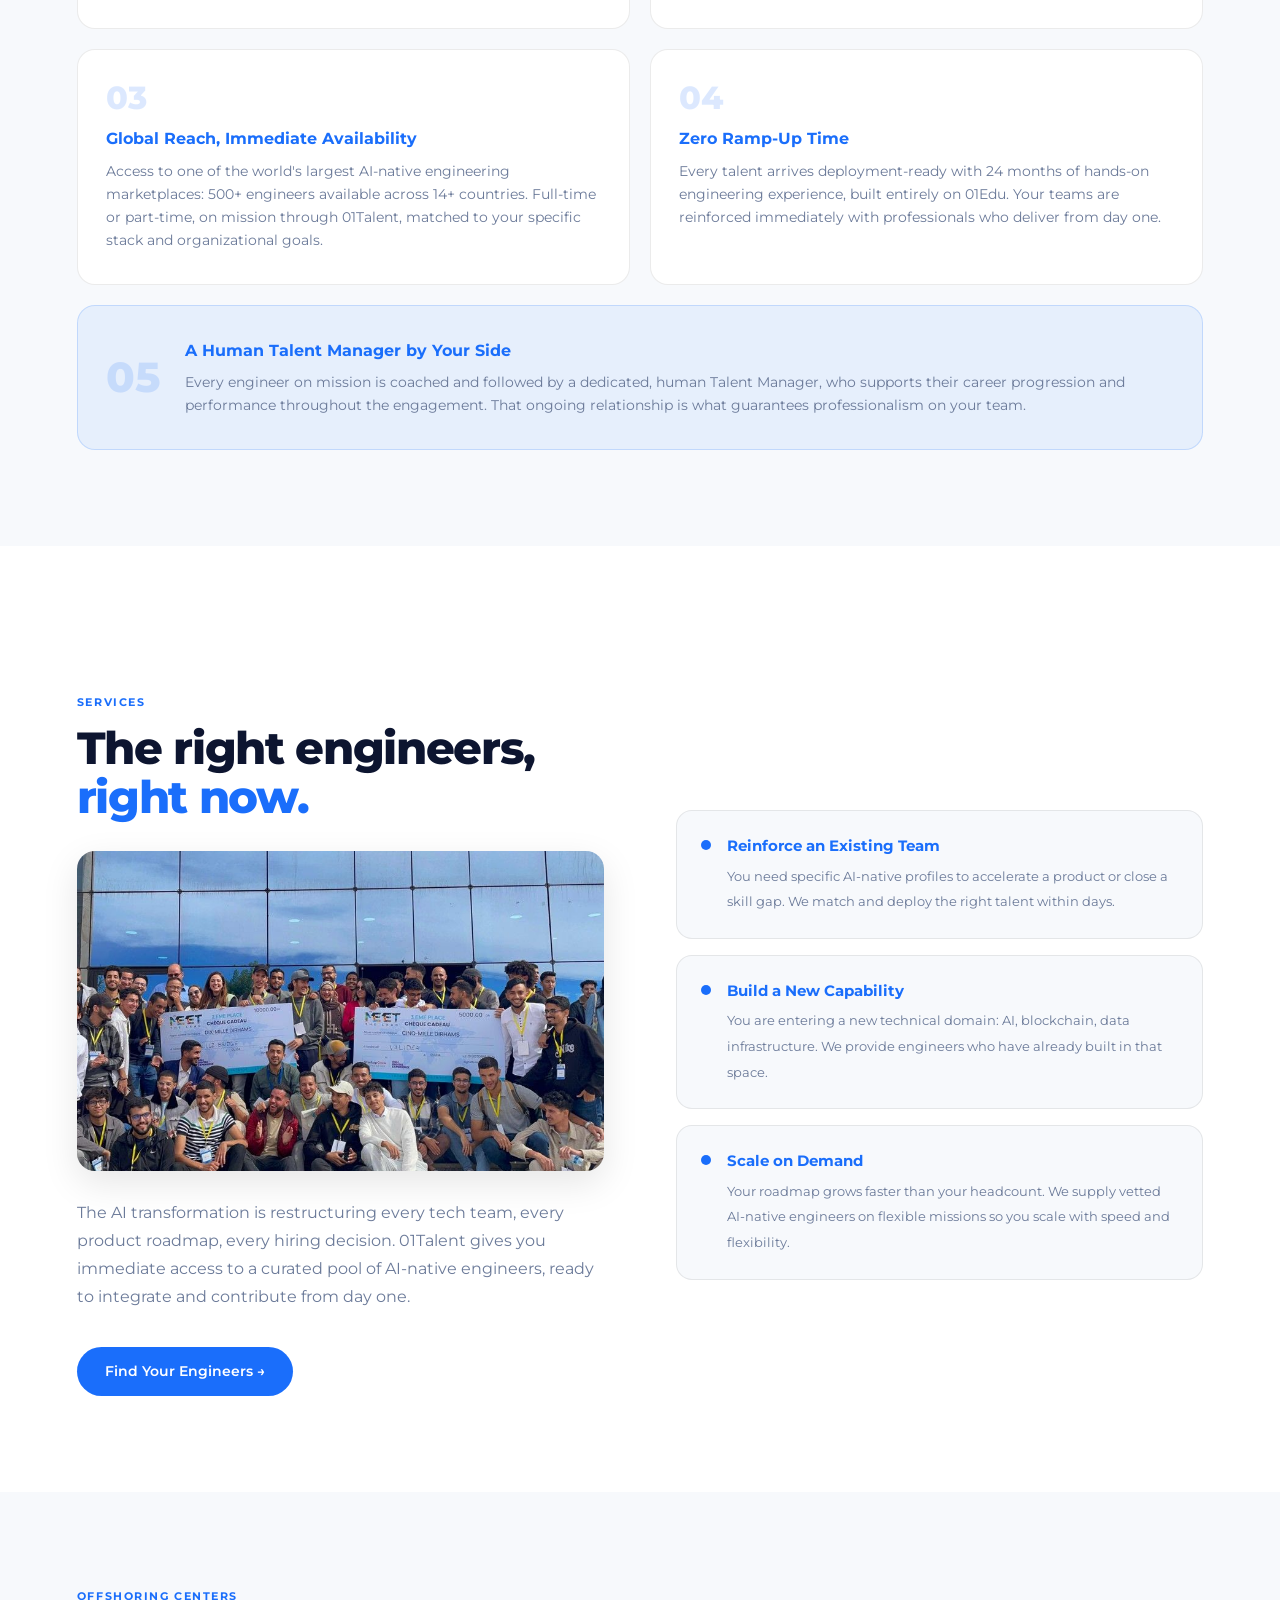
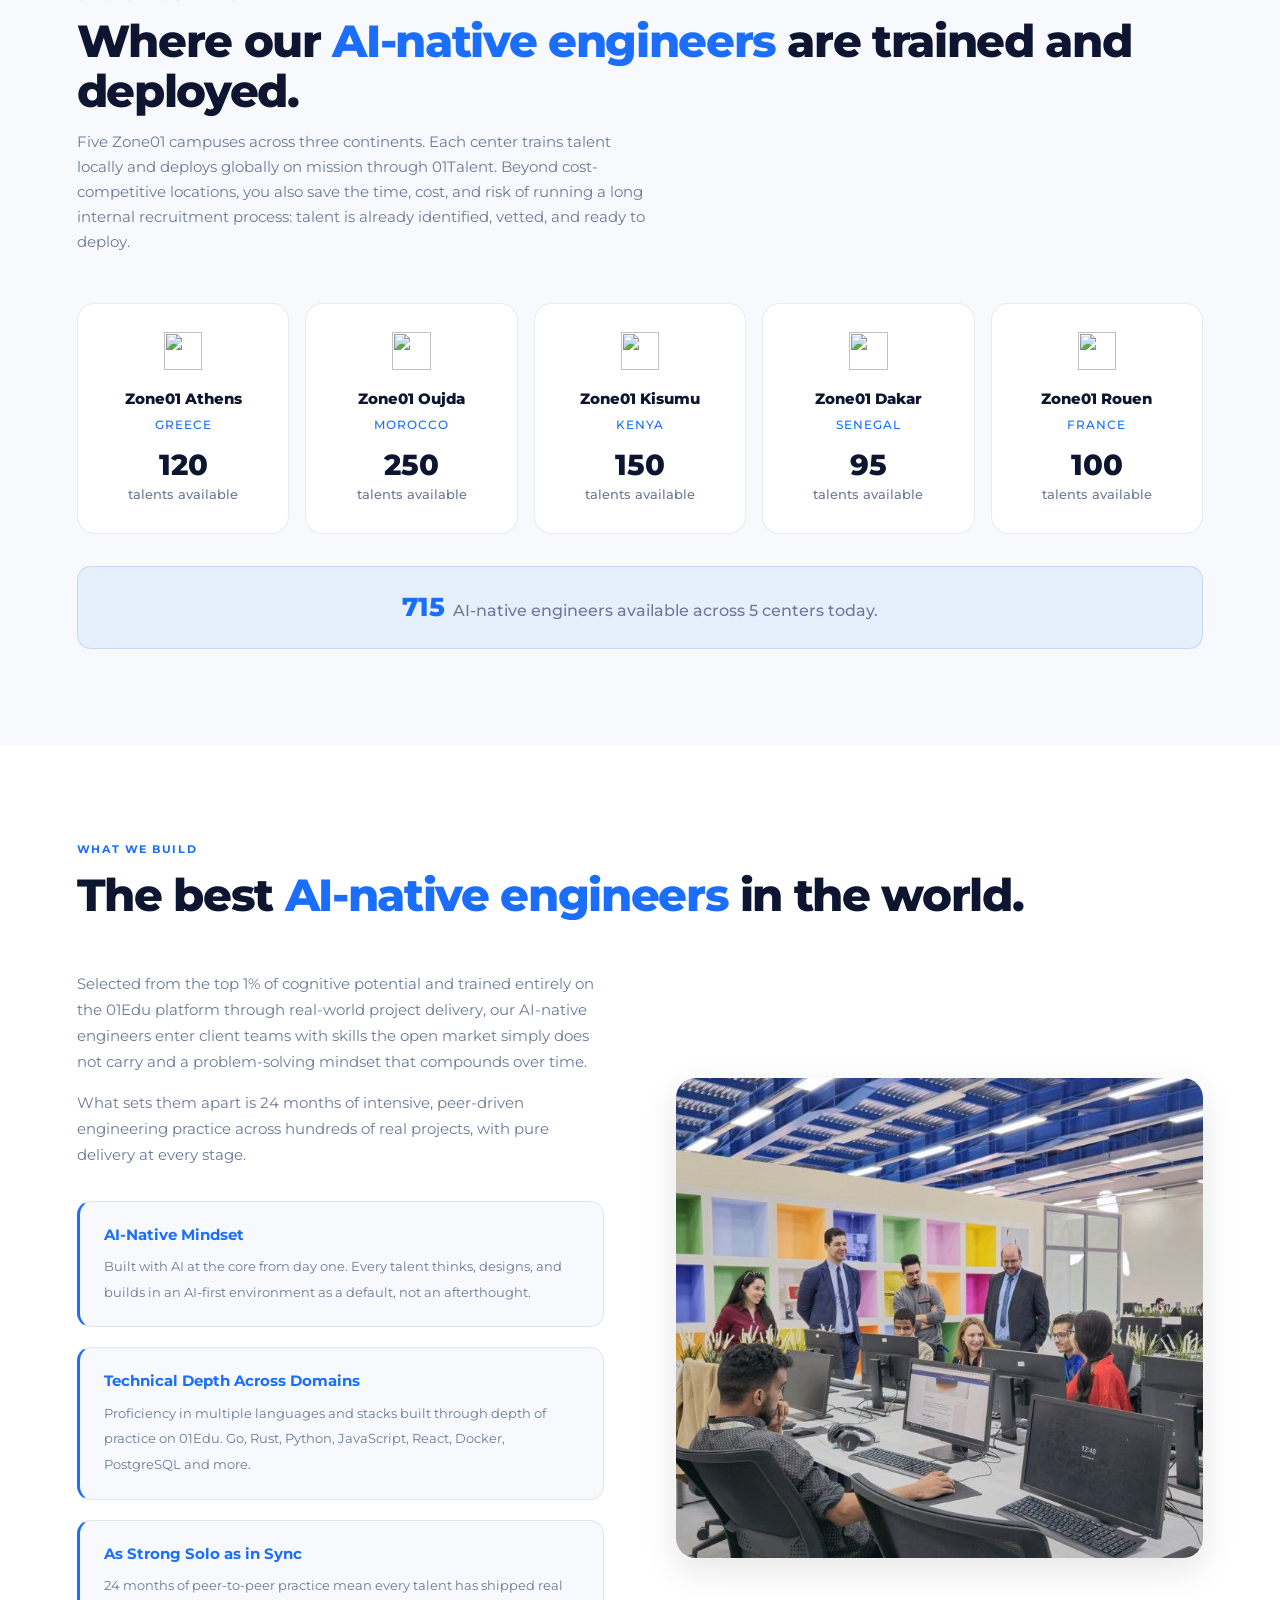
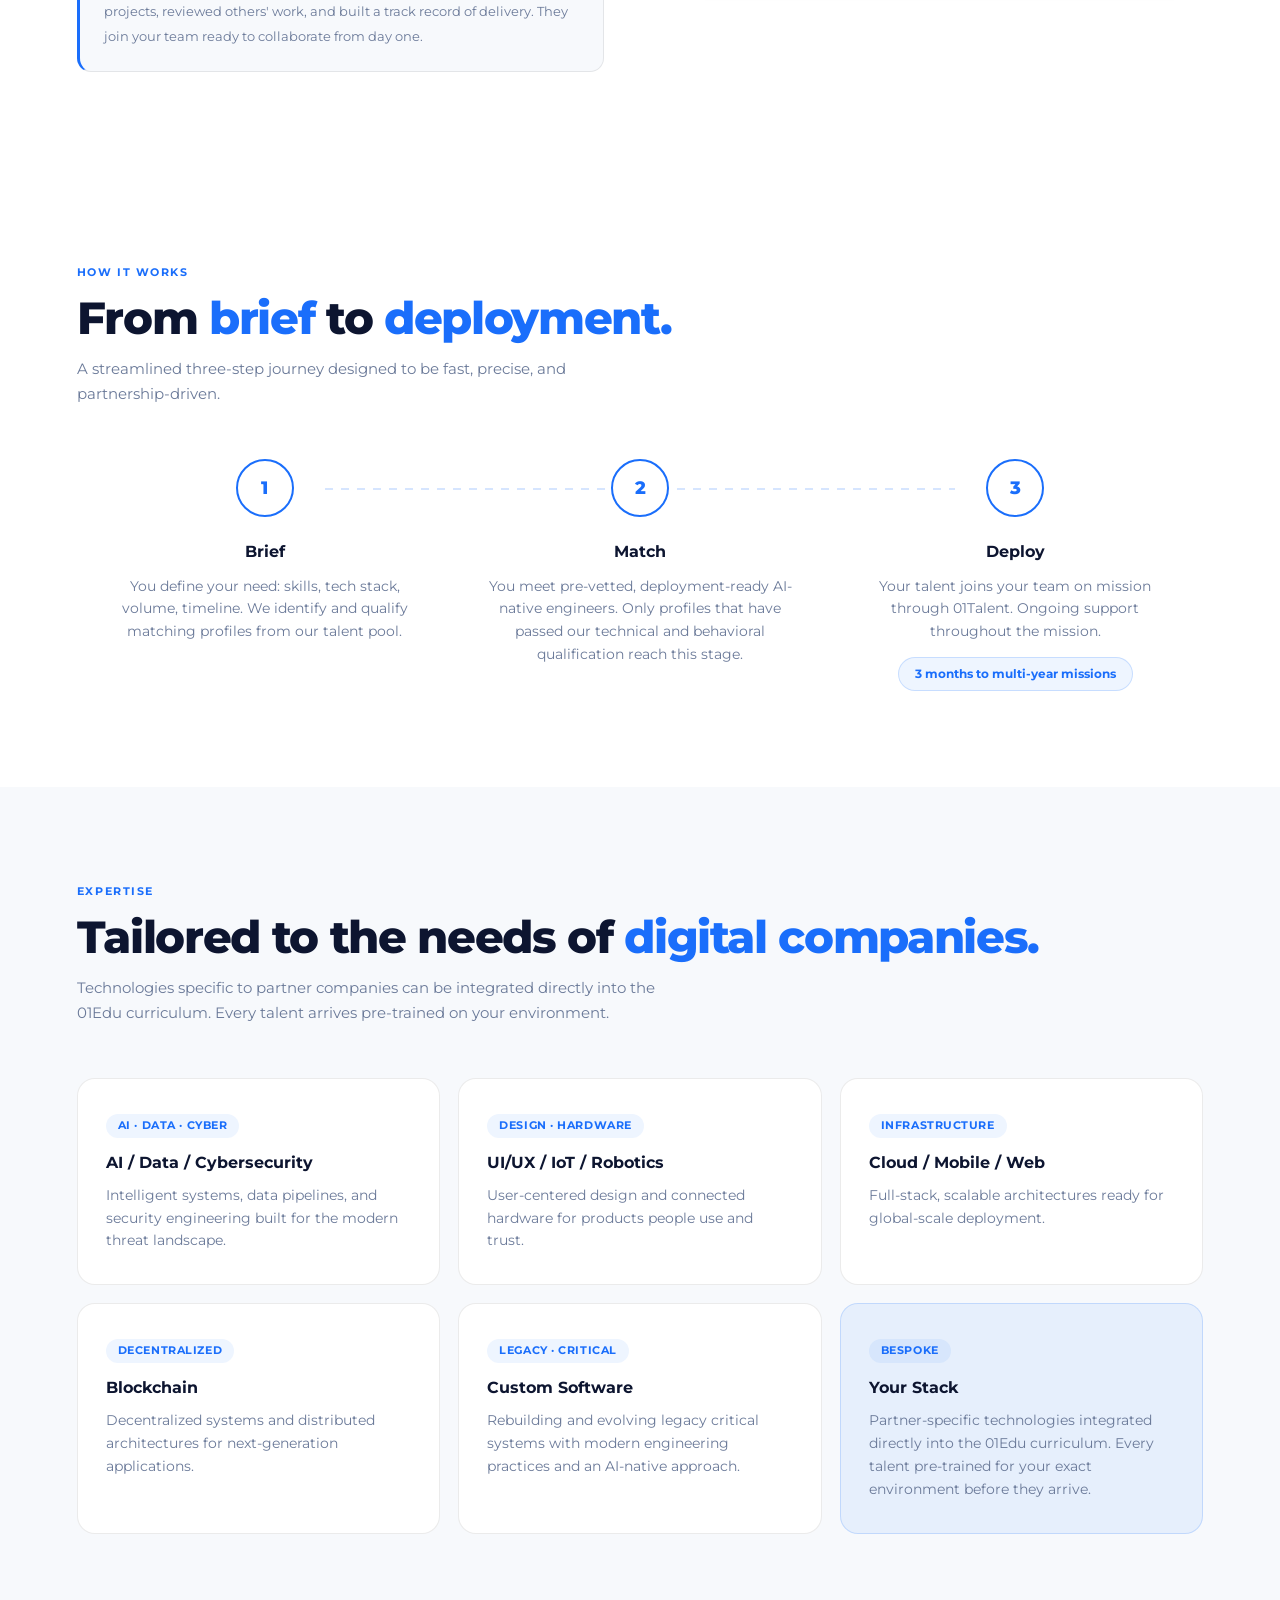
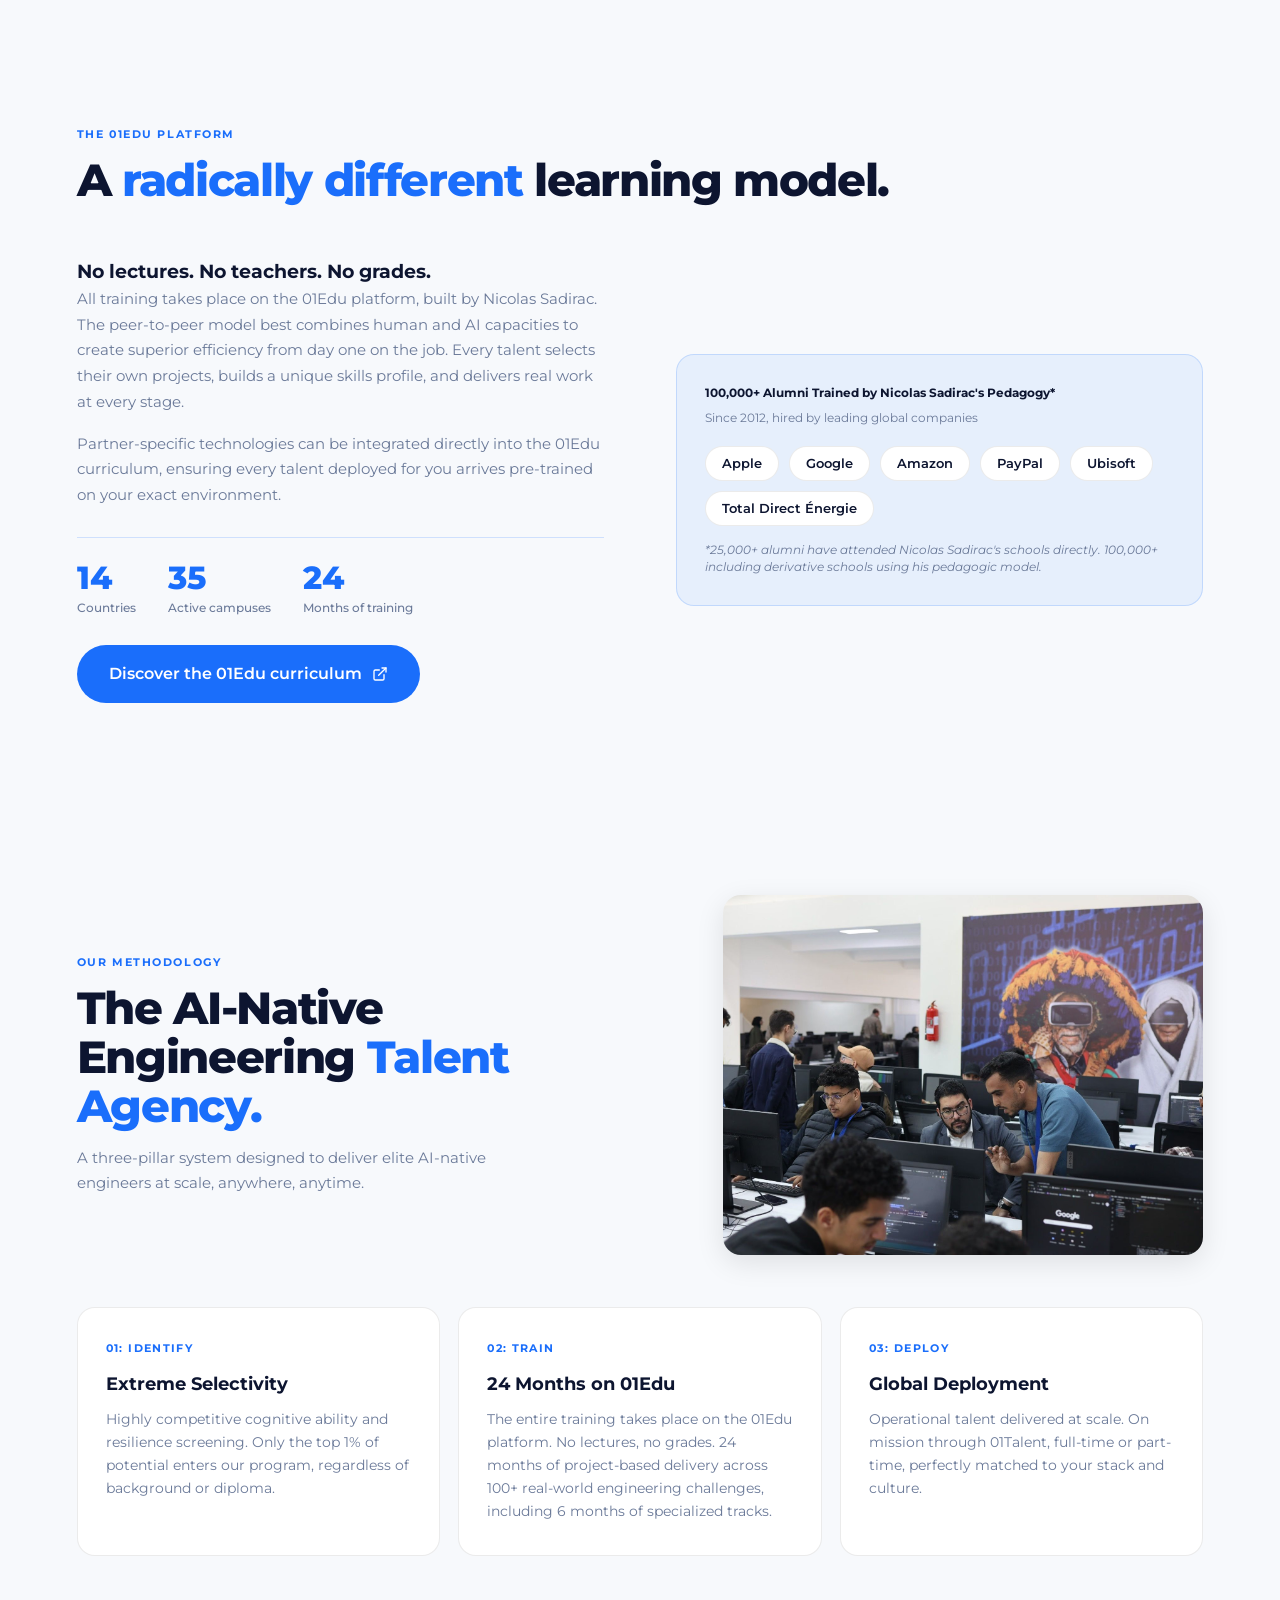
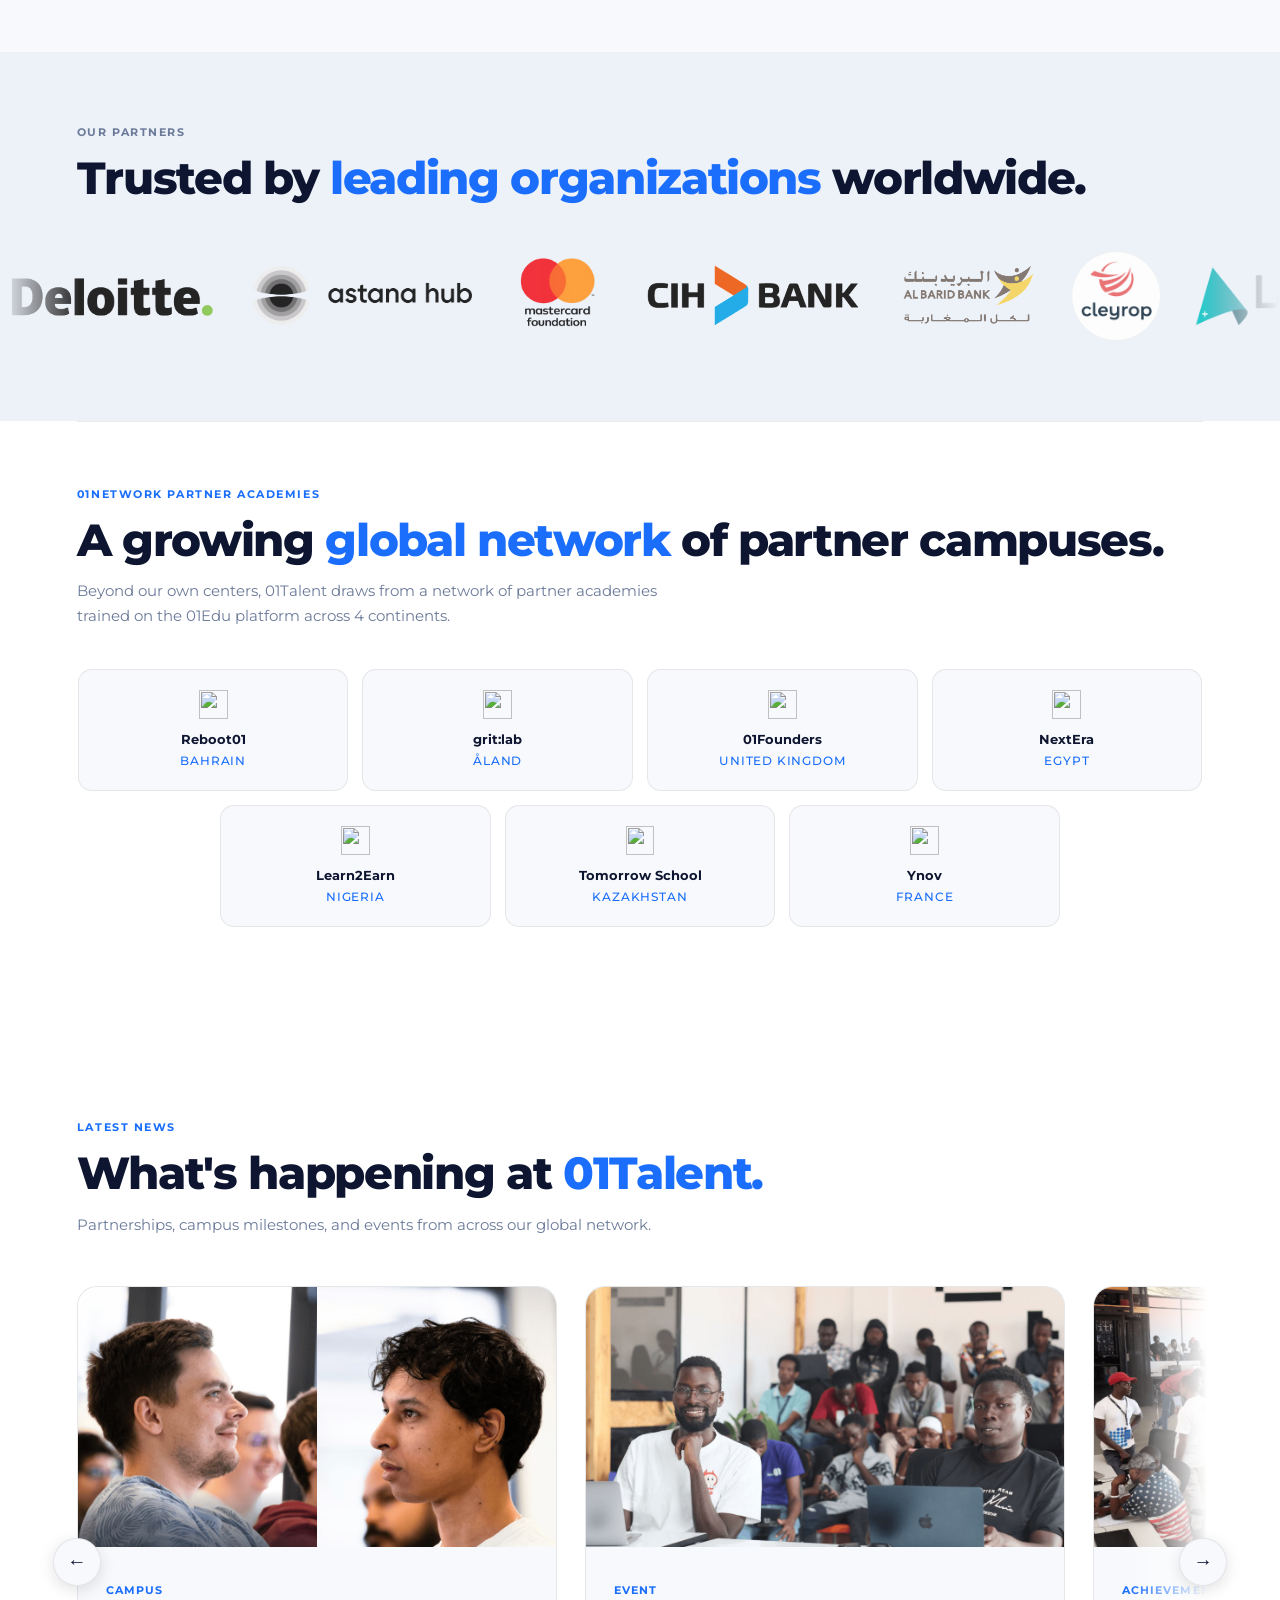
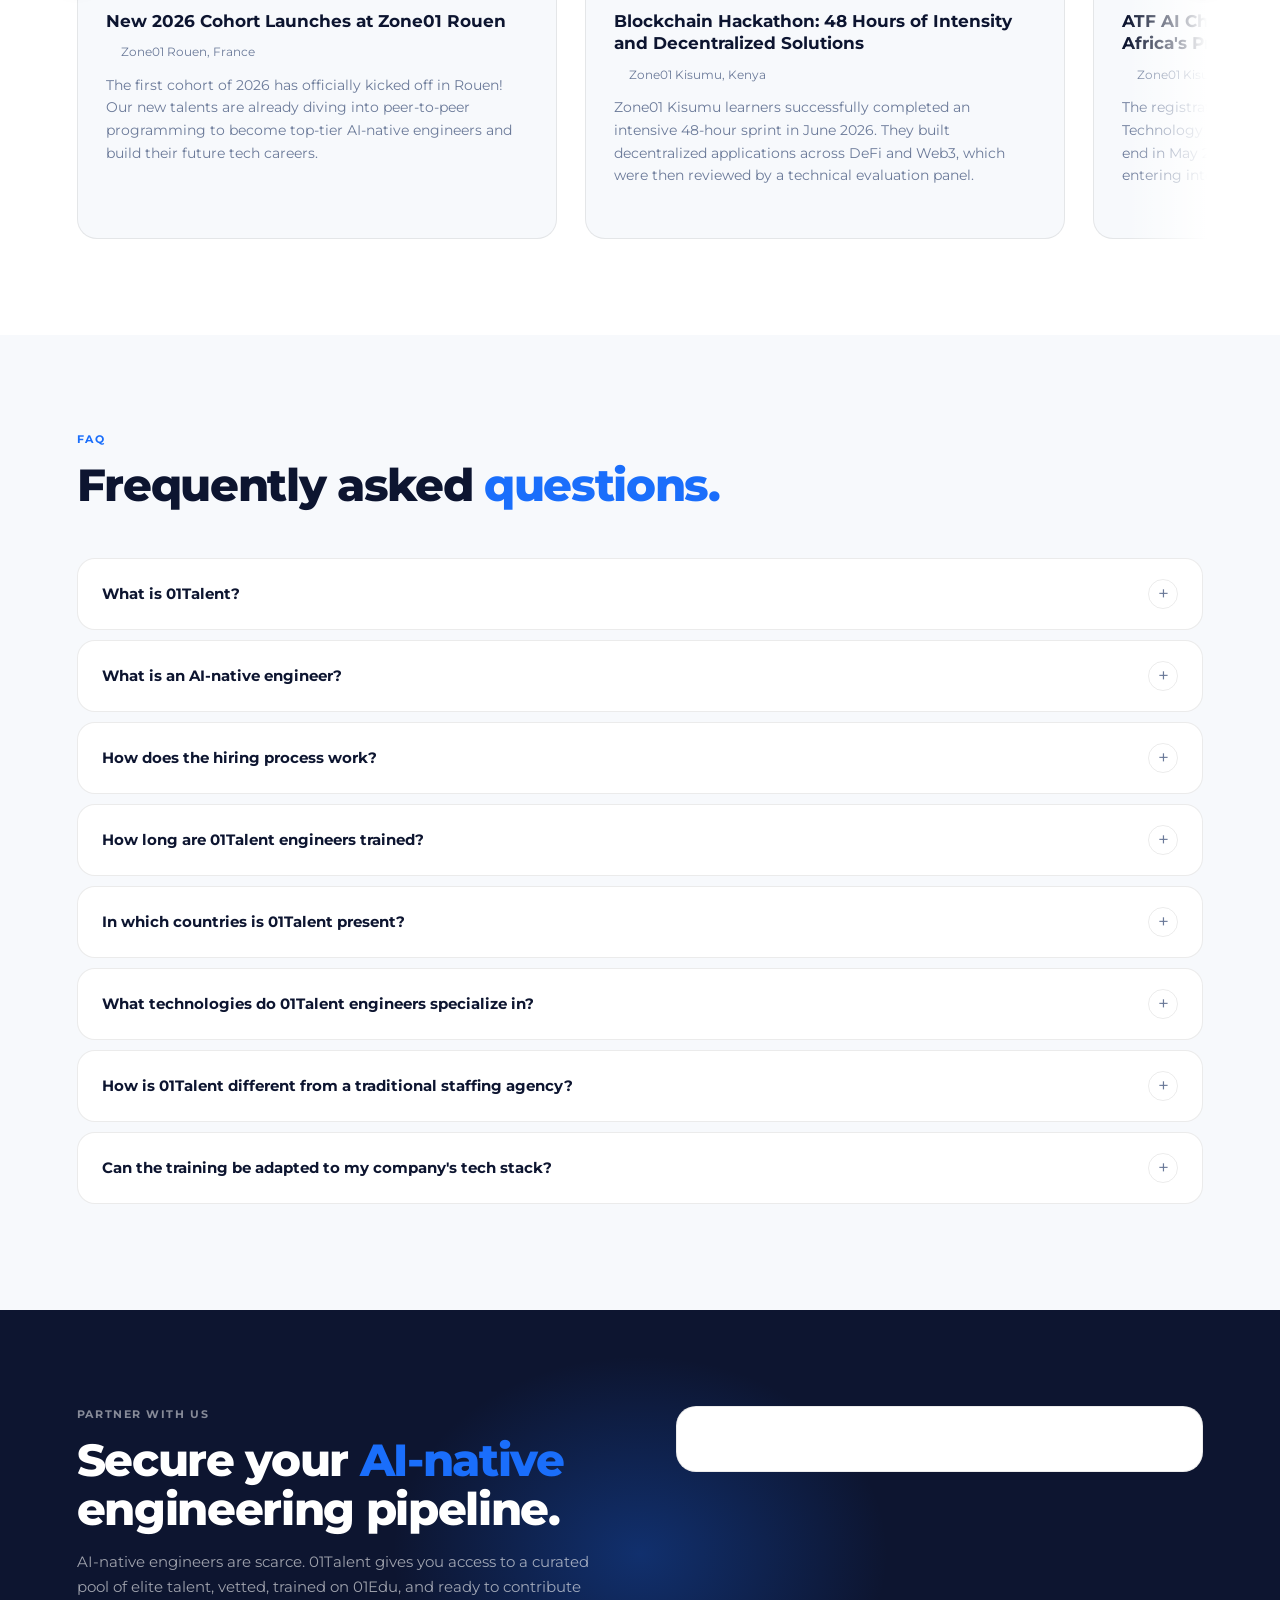
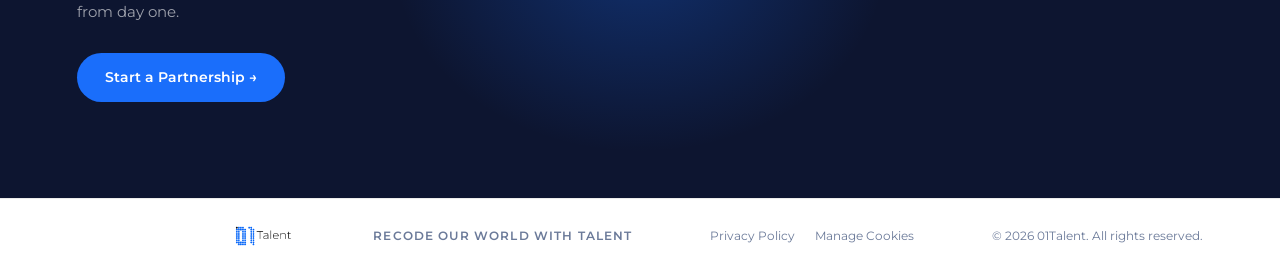
==== commit 85ca6f1b: "feat(codebase): clean init" ====
--- a/index.html
+++ b/index.html
@@ -1,835 +1,2018 @@
-<!DOCTYPE html>
+<!doctype html>
 <html lang="en">
-<head>
-<meta charset="UTF-8">
-<meta name="viewport" content="width=device-width, initial-scale=1.0">
-<title>01Talent International Marketplace</title>
-
-<!-- SEO: Meta description -->
-<meta name="description" content="01Talent connects digital companies with the world's best AI-native engineers. Trained on 01Edu across 14+ countries, 500+ engineers available today. Hire top tech talent from day one.">
-<meta name="robots" content="index, follow">
-
-<!-- SEO: Canonical -->
-<link rel="canonical" href="https://www.01talent.com/">
-
-<!-- SEO: Open Graph (LinkedIn, Slack, Facebook) -->
-<meta property="og:type" content="website">
-<meta property="og:url" content="https://www.01talent.com/">
-<meta property="og:title" content="01Talent — International AI-Native Engineers Marketplace">
-<meta property="og:description" content="Access a curated pool of 500+ AI-native engineers, trained on 01Edu across 14+ countries. Operational from day one.">
-<meta property="og:image" content="https://www.01talent.com/images/hero.jpg">
-<meta property="og:site_name" content="01Talent">
-<meta property="og:locale" content="en_US">
-
-<!-- SEO: Twitter Card -->
-<meta name="twitter:card" content="summary_large_image">
-<meta name="twitter:title" content="01Talent — International AI-Native Engineers Marketplace">
-<meta name="twitter:description" content="Access a curated pool of 500+ AI-native engineers, trained on 01Edu across 14+ countries. Operational from day one.">
-<meta name="twitter:image" content="https://www.01talent.com/images/hero.jpg">
-
-<!-- SEO: Schema.org JSON-LD -->
-<script type="application/ld+json">
-{
-  "@context": "https://schema.org",
-  "@type": "Organization",
-  "name": "01Talent",
-  "url": "https://www.01talent.com",
-  "logo": "https://www.01talent.com/images/logo.png",
-  "description": "International marketplace connecting digital companies with AI-native engineers trained on the 01Edu platform.",
-  "foundingDate": "2018",
-  "areaServed": "Worldwide",
-  "sameAs": [],
-  "offers": {
-    "@type": "Service",
-    "name": "AI-Native Engineering Talent",
-    "description": "Hire vetted AI-native engineers across 14+ countries, available on mission and matched to your stack."
-  }
-}
-</script>
-<link rel="preconnect" href="https://fonts.googleapis.com">
-<link href="https://fonts.googleapis.com/css2?family=Montserrat:wght@300;400;500;600;700;800;900&display=swap" rel="stylesheet">
-<script charset="utf-8" type="text/javascript" src="//js-eu1.hsforms.net/forms/embed/v2.js" defer></script>
-<style>
-*,*::before,*::after{box-sizing:border-box;margin:0;padding:0;}
-html{scroll-behavior:smooth;}
-:root{
-  --blue:#1A6EFB;--blue-light:#4A8FF5;
-  --blue-faint:rgba(26,110,251,0.07);--blue-border:rgba(26,110,251,0.18);
-  --bg:#F7F9FC;--bg2:#FFFFFF;--bg3:#EDF1F8;
-  --border:rgba(0,0,0,0.08);--text:#0D1530;--muted:#6B7A99;
-}
-body{font-family:'Montserrat',sans-serif;background:var(--bg);color:var(--text);overflow-x:hidden;line-height:1.6;}
-nav{position:fixed;top:0;left:0;right:0;z-index:100;padding:0 6vw;height:68px;display:flex;align-items:center;justify-content:space-between;background:rgba(255,255,255,0.95);backdrop-filter:blur(16px);border-bottom:1px solid var(--border);}
-.logo img{height:38px;width:auto;display:block;}
-nav ul{list-style:none;display:flex;gap:2rem;}
-.hamburger{display:none;}
-nav ul a{text-decoration:none;color:var(--muted);font-size:.85rem;font-weight:500;transition:color .2s;}
-nav ul a:hover{color:var(--text);}
-.nav-cta{background:var(--blue);color:#fff !important;padding:9px 22px;border-radius:100px;font-weight:600 !important;font-size:.85rem !important;transition:background .2s,transform .2s !important;}
-.nav-cta:hover{background:var(--blue-light) !important;transform:translateY(-1px);}
-#hero{min-height:100vh;padding:0 6vw;display:flex;align-items:center;position:relative;overflow:hidden;background:var(--bg2);}
-.hero-grid{position:absolute;inset:0;pointer-events:none;background-image:linear-gradient(rgba(26,110,251,0.06) 1px,transparent 1px),linear-gradient(90deg,rgba(26,110,251,0.06) 1px,transparent 1px);background-size:56px 56px;}
-.hero-blob{position:absolute;pointer-events:none;width:650px;height:650px;background:radial-gradient(circle,rgba(26,110,251,0.1) 0%,transparent 68%);top:-80px;right:-80px;}
-.marketplace-headline{font-size:clamp(2.4rem,5vw,4.8rem);font-weight:900;line-height:1.0;letter-spacing:-0.04em;color:var(--text);animation:fadeUp .7s .1s ease both;margin-bottom:20px;}
-.marketplace-headline em{font-style:normal;color:var(--blue);}
-.hero-tagline{font-size:1.05rem;color:var(--muted);font-weight:400;line-height:1.6;animation:fadeUp .7s .15s ease both;}
-.hero-sub{margin-top:22px;font-size:1rem;color:var(--muted);max-width:500px;line-height:1.7;animation:fadeUp .7s .2s ease both;}
-.hero-actions{margin-top:38px;display:flex;gap:12px;flex-wrap:wrap;animation:fadeUp .7s .3s ease both;}
-.btn-primary{background:var(--blue);color:#fff;padding:13px 28px;border-radius:100px;text-decoration:none;font-weight:600;font-size:.9rem;transition:all .25s;display:inline-flex;align-items:center;gap:8px;}
-.btn-primary:hover{background:var(--blue-light);transform:translateY(-2px);box-shadow:0 10px 28px rgba(26,110,251,0.25);}
-.btn-ghost{background:transparent;border:1.5px solid var(--border);color:var(--text);padding:13px 28px;border-radius:100px;text-decoration:none;font-weight:500;font-size:.9rem;transition:all .25s;}
-.btn-ghost:hover{border-color:rgba(0,0,0,0.2);background:var(--bg3);}
-.hero-stats{display:flex;gap:48px;margin-top:64px;flex-wrap:wrap;padding-top:36px;border-top:1px solid var(--border);animation:fadeUp .7s .4s ease both;}
-.stat-num{font-size:2.2rem;font-weight:800;color:var(--text);line-height:1;}
-.stat-num span{color:var(--blue);}
-.stat-label{font-size:.78rem;color:var(--muted);margin-top:4px;font-weight:500;}
-@keyframes fadeUp{from{opacity:0;transform:translateY(22px);}to{opacity:1;transform:translateY(0);}}
-section{padding:96px 6vw;}
-.section-label{font-size:.7rem;font-weight:700;letter-spacing:.14em;text-transform:uppercase;color:var(--blue);margin-bottom:12px;}
-h2{font-size:clamp(1.9rem,3.5vw,2.8rem);font-weight:800;letter-spacing:-0.03em;color:var(--text);line-height:1.1;}
-h2 em{font-style:normal;color:var(--blue);}
-.section-sub{margin-top:14px;color:var(--muted);max-width:580px;font-size:.92rem;line-height:1.7;}
-.card{background:var(--bg2);border:1px solid var(--border);border-radius:18px;padding:32px 28px;transition:transform .3s,box-shadow .3s,border-color .3s;}
-.card:hover{transform:translateY(-5px);box-shadow:0 12px 32px rgba(0,0,0,0.07);border-color:var(--blue-border);}
-.card-title{font-size:1rem;font-weight:700;color:var(--text);margin-bottom:8px;}
-.card-desc{color:var(--muted);font-size:.87rem;line-height:1.65;}
-#news{background:var(--bg2);}
-.news-carousel{position:relative;margin-top:48px;}
-.news-track-outer{overflow:hidden;position:relative;}
-.news-track-outer::after{content:'';position:absolute;top:0;bottom:0;right:0;width:80px;z-index:2;pointer-events:none;background:linear-gradient(-90deg,var(--bg2),transparent);}
-.news-track{display:flex;gap:28px;transition:transform .5s cubic-bezier(.4,0,.2,1);}
-.news-card{flex:0 0 480px;background:var(--bg);border:1px solid var(--border);border-radius:20px;overflow:hidden;transition:transform .3s,box-shadow .3s,border-color .3s;cursor:pointer;}
-.news-card:hover{transform:translateY(-6px);box-shadow:0 16px 40px rgba(0,0,0,0.1);border-color:var(--blue-border);}
-.news-card-img{width:100%;height:260px;object-fit:cover;}
-.news-card-body{padding:28px;}
-.news-card-tag{font-size:.68rem;font-weight:700;letter-spacing:.1em;text-transform:uppercase;color:var(--blue);margin-bottom:10px;}
-.news-card-title{font-size:1.05rem;font-weight:700;color:var(--text);line-height:1.35;margin-bottom:10px;}
-.news-card-date{font-size:.75rem;color:var(--muted);margin-bottom:12px;}
-.news-card-desc{font-size:.86rem;color:var(--muted);line-height:1.65;}
-
-.news-nav-btn{position:absolute;top:50%;transform:translateY(-50%);width:48px;height:48px;border-radius:50%;background:var(--bg);border:1.5px solid var(--border);display:flex;align-items:center;justify-content:center;cursor:pointer;transition:all .25s;color:var(--text);font-size:1.2rem;z-index:10;box-shadow:0 4px 16px rgba(0,0,0,0.12);}
-.news-nav-btn:hover{background:var(--blue);border-color:var(--blue);color:#fff;}
-.news-nav-btn.prev{left:-24px;}
-.news-nav-btn.next{right:-24px;}
-/* Lightbox */
-.lightbox{display:none;position:fixed;inset:0;z-index:1000;background:rgba(0,0,0,0.85);align-items:center;justify-content:center;backdrop-filter:blur(6px);}
-.lightbox.active{display:flex;}
-.lightbox-img{max-width:90vw;max-height:88vh;border-radius:16px;box-shadow:0 32px 80px rgba(0,0,0,0.5);object-fit:contain;}
-.lightbox-close{position:absolute;top:24px;right:28px;width:44px;height:44px;border-radius:50%;background:rgba(255,255,255,0.12);border:none;color:#fff;font-size:1.4rem;cursor:pointer;display:flex;align-items:center;justify-content:center;transition:background .2s;}
-.lightbox-close:hover{background:rgba(255,255,255,0.25);}
-#what-we-build{background:var(--bg2);}
-.build-inner{display:grid;grid-template-columns:1fr 1fr;gap:72px;align-items:center;margin-top:52px;}
-.build-text p{color:var(--muted);font-size:.92rem;line-height:1.75;margin-bottom:16px;}
-.build-qualities{display:flex;flex-direction:column;gap:20px;margin-top:32px;}
-.quality-item{background:var(--bg);border:1px solid var(--border);border-radius:14px;padding:22px 24px;border-left:3px solid var(--blue);}
-.quality-item strong{display:block;color:var(--text);font-size:.92rem;font-weight:700;margin-bottom:6px;}
-.quality-item span{color:var(--muted);font-size:.84rem;line-height:1.6;}
-#why{background:var(--bg);}
-.why-grid{display:grid;grid-template-columns:repeat(2,1fr);gap:20px;margin-top:52px;}
-.why-num{font-size:2rem;font-weight:800;color:var(--blue);opacity:.15;margin-bottom:12px;line-height:1;}
-#partners{padding:72px 0;background:var(--bg3);overflow:hidden;}
-.partners-track-wrap{overflow:hidden;position:relative;}
-.partners-track-wrap::before,.partners-track-wrap::after{content:'';position:absolute;top:0;bottom:0;width:80px;z-index:2;pointer-events:none;}
-.partners-track-wrap::before{left:0;background:linear-gradient(90deg,var(--bg3),transparent);}
-.partners-track-wrap::after{right:0;background:linear-gradient(-90deg,var(--bg3),transparent);}
-.partners-track{display:flex;align-items:center;gap:32px;width:max-content;animation:partnerScroll 40s linear infinite;padding:8px 0;}
-.partners-track:hover{animation-play-state:paused;}
-.partner-logo-item{flex-shrink:0;height:90px;display:flex;align-items:center;justify-content:center;overflow:hidden;}
-.partner-logo-item img{height:100%;width:auto;max-width:220px;object-fit:contain;object-position:center;opacity:.85;transition:opacity .3s;}
-.partner-logo-item img:hover{opacity:1;}
-.partner-logo-item img:not([src]),.partner-logo-item img[src=""]{display:none;}
-.partner-logo-item img::after{display:none;}
-@keyframes partnerScroll{0%{transform:translateX(0);}100%{transform:translateX(-50%);}}
-#hire{background:var(--bg2);}
-.hire-inner{display:grid;grid-template-columns:1fr 1fr;gap:72px;align-items:center;margin-top:52px;}
-.hire-lead{font-size:1rem;color:var(--muted);line-height:1.75;margin-bottom:36px;}
-.scenario-grid{display:flex;flex-direction:column;gap:16px;}
-.scenario{background:var(--bg);border:1px solid var(--border);border-radius:16px;padding:24px;display:flex;gap:16px;align-items:flex-start;transition:border-color .3s;}
-.scenario:hover{border-color:var(--blue-border);}
-.scenario-dot{width:10px;height:10px;border-radius:50%;background:var(--blue);flex-shrink:0;margin-top:5px;}
-.scenario-text strong{display:block;color:var(--text);font-size:.92rem;font-weight:700;margin-bottom:4px;}
-.scenario-text span{color:var(--muted);font-size:.84rem;line-height:1.6;}
-#centers{background:var(--bg);}
-.centers-grid{display:grid;grid-template-columns:repeat(5,1fr);gap:16px;margin-top:48px;}
-.center-card{background:var(--bg2);border:1px solid var(--border);border-radius:18px;padding:28px 20px;text-align:center;transition:transform .3s,box-shadow .3s,border-color .3s;position:relative;overflow:hidden;}
-.center-card::after{content:'';position:absolute;bottom:0;left:0;right:0;height:3px;background:var(--blue);transform:scaleX(0);transform-origin:center;transition:transform .35s;}
-.center-card:hover{transform:translateY(-6px);box-shadow:0 14px 36px rgba(0,0,0,0.08);border-color:var(--blue-border);}
-.center-card:hover::after{transform:scaleX(1);}
-.center-flag{font-size:2.4rem;margin-bottom:14px;line-height:1;}
-.center-name{font-size:.95rem;font-weight:800;color:var(--text);margin-bottom:4px;}
-.center-country{font-size:.78rem;font-weight:500;color:var(--blue);text-transform:uppercase;letter-spacing:.08em;margin-bottom:16px;}
-.center-stat{font-size:.82rem;color:var(--muted);font-weight:500;}
-.center-stat span{font-size:1.8rem;font-weight:800;color:var(--text);display:block;line-height:1;margin-bottom:4px;}
-.centers-total{margin-top:32px;text-align:center;font-size:1rem;color:var(--muted);font-weight:500;padding:20px;background:var(--blue-faint);border:1px solid var(--blue-border);border-radius:14px;}
-.centers-total span{font-size:1.6rem;font-weight:800;color:var(--blue);margin-right:8px;}
-.academies-grid{display:flex;flex-wrap:wrap;justify-content:center;gap:14px;margin-top:40px;}.academy-card{flex:0 0 calc(25% - 11px);}
-.academy-card{background:var(--bg);border:1px solid var(--border);border-radius:14px;padding:20px 16px;text-align:center;transition:transform .25s,border-color .25s,box-shadow .25s;}
-.academy-card:hover{transform:translateY(-4px);border-color:var(--blue-border);box-shadow:0 8px 24px rgba(0,0,0,0.06);}
-.academy-flag{font-size:1.8rem;margin-bottom:10px;line-height:1;}
-.academy-name{font-size:.82rem;font-weight:700;color:var(--text);margin-bottom:4px;line-height:1.3;}
-.academy-country{font-size:.72rem;font-weight:500;color:var(--blue);text-transform:uppercase;letter-spacing:.07em;}
-#methodology{background:var(--bg);}
-.method-grid{display:grid;grid-template-columns:repeat(3,1fr);gap:20px;margin-top:52px;}
-.method-card{background:var(--bg2);border:1px solid var(--border);border-radius:18px;padding:32px 28px;position:relative;overflow:hidden;transition:transform .3s,box-shadow .3s,border-color .3s;}
-.method-card:hover{transform:translateY(-5px);box-shadow:0 12px 32px rgba(0,0,0,0.07);border-color:var(--blue-border);}
-.method-card::after{content:'';position:absolute;bottom:0;left:0;right:0;height:3px;background:var(--blue);transform:scaleX(0);transform-origin:left;transition:transform .35s;}
-.method-card:hover::after{transform:scaleX(1);}
-.method-step{font-size:.7rem;font-weight:700;letter-spacing:.12em;text-transform:uppercase;color:var(--blue);margin-bottom:12px;}
-.method-title{font-size:1.1rem;font-weight:700;color:var(--text);margin-bottom:10px;}
-.method-desc{color:var(--muted);font-size:.87rem;line-height:1.65;}
-#platform{background:var(--bg2);}
-.platform-inner{display:grid;grid-template-columns:1fr 1fr;gap:72px;align-items:center;margin-top:52px;}
-.platform-text h3{font-size:1.4rem;font-weight:700;color:var(--text);margin-bottom:14px;}
-.platform-text p{color:var(--muted);font-size:.9rem;line-height:1.75;margin-bottom:16px;}
-.alumni-box{background:var(--blue-faint);border:1px solid var(--blue-border);border-radius:18px;padding:28px;}
-.alumni-label{font-size:.78rem;font-weight:700;color:var(--text);margin-bottom:6px;}
-.alumni-sublabel{font-size:.74rem;color:var(--muted);margin-bottom:18px;}
-.alumni-logos{display:flex;flex-wrap:wrap;gap:10px;margin-bottom:16px;}
-.alumni-pill{background:var(--bg2);border:1px solid var(--border);border-radius:100px;padding:6px 16px;font-size:.82rem;font-weight:600;color:var(--text);}
-.edu-stat-row{display:flex;gap:32px;margin-top:28px;padding-top:24px;border-top:1px solid var(--blue-border);}
-.edu-stat-num{font-size:2rem;font-weight:800;color:var(--blue);line-height:1;}
-.edu-stat-label{font-size:.75rem;color:var(--muted);margin-top:4px;font-weight:500;}
-.footnote{font-size:.72rem;color:var(--muted);margin-top:12px;font-style:italic;line-height:1.5;}
-#expertise{background:var(--bg);}
-.expertise-grid{display:grid;grid-template-columns:repeat(3,1fr);gap:18px;margin-top:52px;}
-.exp-tag{display:inline-block;background:var(--blue-faint);border-radius:100px;padding:3px 12px;font-size:.7rem;font-weight:700;color:var(--blue);margin-bottom:12px;letter-spacing:.05em;text-transform:uppercase;}
-#process{background:var(--bg2);}
-.process-steps{display:grid;grid-template-columns:repeat(3,1fr);gap:0;margin-top:52px;position:relative;}
-.process-steps::before{content:'';position:absolute;top:29px;left:22%;right:22%;height:2px;background:repeating-linear-gradient(90deg,var(--blue-border) 0,var(--blue-border) 8px,transparent 8px,transparent 16px);}
-.step{padding:0 24px;text-align:center;}
-.step-num{width:58px;height:58px;background:var(--bg2);border:2px solid var(--blue);border-radius:50%;display:flex;align-items:center;justify-content:center;font-size:1.1rem;font-weight:800;color:var(--blue);margin:0 auto 22px;position:relative;z-index:1;}
-.step-title{font-size:1rem;font-weight:700;color:var(--text);margin-bottom:10px;}
-.step-desc{color:var(--muted);font-size:.86rem;line-height:1.65;}
-#cta{background:var(--text);position:relative;overflow:hidden;}
-.cta-blob{position:absolute;pointer-events:none;width:500px;height:400px;background:radial-gradient(ellipse,rgba(26,110,251,0.3) 0%,transparent 70%);top:50%;left:50%;transform:translate(-50%,-50%);}
-.cta-inner{position:relative;z-index:2;display:grid;grid-template-columns:1fr 1fr;gap:72px;align-items:start;}
-#cta .section-label{color:rgba(255,255,255,0.5);}
-#cta h2{color:#fff;margin-bottom:16px;}
-#cta .cta-desc{color:rgba(255,255,255,0.6);font-size:.92rem;line-height:1.7;margin-bottom:28px;}
-.hs-form-wrap{background:#ffffff;border:1px solid var(--border);border-radius:20px;padding:32px;}
-.hs-form-wrap .hs-form fieldset{max-width:100% !important;}
-.hs-form-wrap .hs-form .hs-input{width:100% !important;background:#f7f9fc;border:1px solid var(--border);border-radius:10px;padding:11px 14px;font-size:.88rem;color:var(--text);font-family:'Montserrat',sans-serif;box-sizing:border-box;}
-.hs-form-wrap .hs-form label{font-size:.72rem;font-weight:600;color:var(--muted);letter-spacing:.05em;text-transform:uppercase;display:block;margin-bottom:6px;}
-.hs-form-wrap .hs-form .hs-form-field{margin-bottom:14px;}
-.hs-form-wrap .hs-form .hs-button{background:var(--blue);color:#fff;border:none;padding:13px 28px;border-radius:100px;font-weight:700;font-size:.9rem;font-family:'Montserrat',sans-serif;cursor:pointer;margin-top:6px;width:100%;transition:background .25s;}
-.hs-form-wrap .hs-form .hs-button:hover{background:var(--blue-light);}
-footer{padding:24px 6vw;background:var(--bg2);border-top:1px solid var(--border);display:flex;justify-content:space-between;align-items:center;flex-wrap:wrap;gap:12px;}
-footer img{height:26px;width:auto;}
-.footer-tagline{font-size:.72rem;text-transform:uppercase;letter-spacing:.1em;color:var(--muted);font-weight:600;}
-footer .copy{font-size:.78rem;color:var(--muted);}
-.reveal{opacity:0;transform:translateY(26px);transition:opacity .7s ease,transform .7s ease;}
-.reveal.visible{opacity:1;transform:translateY(0);}
-@media(max-width:900px){
-  .hero-photo-wrap{display:none !important;}
-  .build-inner,.hire-inner,.platform-inner,.cta-inner{grid-template-columns:1fr;gap:48px;}
-  .method-grid,.expertise-grid{grid-template-columns:1fr 1fr;}
-  .why-grid{grid-template-columns:1fr;}
-  .process-steps{grid-template-columns:1fr;gap:40px;}
-  .process-steps::before{display:none;}
-  .centers-grid{grid-template-columns:repeat(2,1fr);}
-  .academies-grid{}.academy-card{flex:0 0 calc(33.333% - 10px);}
-  nav ul{display:none;}
-  .hamburger{display:flex;flex-direction:column;justify-content:center;gap:5px;width:40px;height:40px;background:none;border:none;cursor:pointer;padding:4px;}
-  .hamburger span{display:block;height:2px;width:24px;background:var(--text);border-radius:2px;transition:all .25s;}
-  .hamburger.open span:nth-child(1){transform:translateY(7px) rotate(45deg);}
-  .hamburger.open span:nth-child(2){opacity:0;}
-  .hamburger.open span:nth-child(3){transform:translateY(-7px) rotate(-45deg);}
-  .mobile-menu{display:none;position:fixed;top:68px;left:0;right:0;background:rgba(255,255,255,0.98);backdrop-filter:blur(16px);border-bottom:1px solid var(--border);z-index:99;padding:16px 6vw 24px;flex-direction:column;gap:4px;}
-  .mobile-menu.open{display:flex;}
-  .mobile-menu a{color:var(--muted);text-decoration:none;font-size:.95rem;font-weight:500;padding:12px 0;border-bottom:1px solid var(--border);transition:color .2s;}
-  .mobile-menu a:last-child{border-bottom:none;}
-  .mobile-menu a:hover{color:var(--text);}
-  .mobile-menu .nav-cta{background:var(--blue);color:#fff !important;padding:12px 22px;border-radius:100px;text-align:center;margin-top:8px;border-bottom:none;}
-  .hero-actions{flex-direction:column;}
-  .hero-stats{flex-wrap:wrap;gap:28px;}
-  .edu-stat-row{flex-wrap:wrap;gap:20px;}
-  .news-card{flex:0 0 340px;}
-}
-@media(max-width:560px){
-  .method-grid,.expertise-grid{grid-template-columns:1fr;}
-  section{padding:64px 5vw;}
-  .hero-stats{gap:20px;}
-  .centers-grid{grid-template-columns:1fr;}
-  .academy-card{flex:0 0 calc(50% - 7px);}
-  .marketplace-headline{font-size:clamp(2.4rem,10vw,3.2rem);}
-  .hero-actions{flex-direction:column;align-items:flex-start;}
-  .btn-primary,.btn-ghost{width:100%;justify-content:center;}
-  .stat-num{font-size:1.8rem;}
-  .cta-inner{grid-template-columns:1fr;}
-  .news-card{flex:0 0 300px;}
-  .partner-logo-item{height:44px;}
-}
-</style>
-</head>
-<body id="top">
-
-<nav>
-  <div class="logo"><a href="#top" style="display:block;line-height:0;"><img src="images/logo.png" alt="01Talent" data-no-lightbox></a></div>
-  <ul>
-    <li><a href="#why">Why 01Talent</a></li>
-    <li><a href="#hire">Hire</a></li>
-    <li><a href="#expertise">Expertise</a></li>
-    <li><a href="#platform">01Edu</a></li>
-    <li><a href="#partners">Partners</a></li>
-    <li><a href="#cta" class="nav-cta">Partner With Us</a></li>
-  </ul>
-  <button class="hamburger" id="hamburger" aria-label="Menu" aria-expanded="false">
-    <span></span><span></span><span></span>
-  </button>
-</nav>
-
-<div class="mobile-menu" id="mobileMenu">
-  <a href="#why" class="mobile-link">Why 01Talent</a>
-  <a href="#hire" class="mobile-link">Hire</a>
-  <a href="#expertise" class="mobile-link">Expertise</a>
-  <a href="#platform" class="mobile-link">01Edu</a>
-  <a href="#partners" class="mobile-link">Partners</a>
-  <a href="#cta" class="nav-cta mobile-link">Partner With Us</a>
-</div>
-
-
-<section id="hero">
-  <div class="hero-grid"></div>
-  <div class="hero-blob"></div>
-  <div style="position:relative;z-index:2;width:100%;display:flex;align-items:center;gap:64px;padding-top:80px;">
-    <div style="flex:1;min-width:0;">
-      <h1 class="marketplace-headline">Your <em>Source</em> for the world's best <em>AI-native Engineers.</em></h1>
-      <p class="hero-sub">01Talent is the international marketplace connecting digital companies with the world's best AI-native engineers. Trained on the 01Edu platform, available on mission, matched to your stack, operational from day one.</p>
-      <div class="hero-actions">
-        <a href="#cta" class="btn-primary">Start a Partnership →</a>
-        <a href="#methodology" class="btn-ghost">How It Works</a>
-      </div>
-      <div class="hero-stats">
-        <div><div class="stat-num">14<span>+</span></div><div class="stat-label">Countries with active campuses</div></div>
-        <div><div class="stat-num">500<span>+</span></div><div class="stat-label">Engineers available today</div></div>
-        <div><div class="stat-num">Since <span>2018</span></div><div class="stat-label">Founded</div></div>
-      </div>
+  <head>
+    <meta charset="UTF-8" />
+    <meta name="viewport" content="width=device-width, initial-scale=1.0" />
+    <title>01Talent: International AI-Native Engineering Talent Agency</title>
+
+    <meta
+      name="description"
+      content="01Talent connects digital companies with the world's best AI-native engineers. Trained on 01Edu across 14+ countries, 500+ engineers available today. Hire top tech talent from day one."
+    />
+    <meta name="robots" content="index, follow" />
+
+    <link rel="canonical" href="https://www.01talent.com/" />
+
+    <link rel="icon" href="images/favicon/favicon.ico" sizes="any" />
+    <link
+      rel="icon"
+      type="image/avif"
+      href="images/favicon/favicon-32x32.avif"
+    />
+    <link
+      rel="icon"
+      type="image/webp"
+      href="images/favicon/favicon-32x32.webp"
+    />
+    <link rel="icon" type="image/png" href="images/favicon/favicon-32x32.png" />
+    <link rel="apple-touch-icon" href="images/favicon/apple-touch-icon.png" />
+
+    <meta property="og:type" content="website" />
+    <meta property="og:url" content="https://www.01talent.com/" />
+    <meta
+      property="og:title"
+      content="01Talent: International AI-Native Engineering Talent Agency"
+    />
+    <meta
+      property="og:description"
+      content="Access a curated pool of 500+ AI-native engineers, trained on 01Edu across 14+ countries. Operational from day one."
+    />
+    <meta
+      property="og:image"
+      content="https://www.01talent.com/images/logo.png"
+    />
+    <meta property="og:image:width" content="1200" />
+    <meta property="og:image:height" content="630" />
+    <meta property="og:site_name" content="01Talent" />
+    <meta property="og:locale" content="en_US" />
+
+    <meta name="twitter:card" content="summary_large_image" />
+    <meta
+      name="twitter:title"
+      content="01Talent: International AI-Native Engineering Talent Agency"
+    />
+    <meta
+      name="twitter:description"
+      content="Access a curated pool of 500+ AI-native engineers, trained on 01Edu across 14+ countries. Operational from day one."
+    />
+    <meta
+      name="twitter:image"
+      content="https://www.01talent.com/images/logo.png"
+    />
+
+    <script type="application/ld+json">
+      {
+        "@context": "https://schema.org",
+        "@type": "Organization",
+        "name": "01Talent",
+        "url": "https://www.01talent.com",
+        "logo": "https://www.01talent.com/images/logo.png",
+        "description": "International talent agency and marketplace connecting digital companies with AI-native engineers trained on the 01Edu platform.",
+        "foundingDate": "2018",
+        "areaServed": "Worldwide",
+        "sameAs": [],
+        "offers": {
+          "@type": "Service",
+          "name": "AI-Native Engineering Talent",
+          "description": "Hire vetted AI-native engineers across 14+ countries, available on mission and matched to your stack."
+        }
+      }
+    </script>
+    <link rel="preconnect" href="https://fonts.googleapis.com" />
+    <link
+      href="https://fonts.googleapis.com/css2?family=Montserrat:wght@300;400;500;600;700;800;900&display=swap"
+      rel="stylesheet"
+    />
+
+    <link rel="stylesheet" href="css/main.css" />
+
+    <script
+      charset="utf-8"
+      type="text/javascript"
+      src="//js-eu1.hsforms.net/forms/embed/v2.js"
+      defer
+    ></script>
+
+    <script src="js/main.js" defer></script>
+  </head>
+  <body id="top">
+    <nav>
+      <div class="logo">
+        <a href="#top" style="display: block; line-height: 0">
+          <picture>
+            <source srcset="images/logo.avif" type="image/avif" />
+            <source srcset="images/logo.webp" type="image/webp" />
+            <img src="images/logo.png" alt="01Talent" data-no-lightbox />
+          </picture>
+        </a>
+      </div>
+      <ul>
+        <li><a href="#why">Why 01Talent</a></li>
+        <li><a href="#hire">Services</a></li>
+        <li><a href="#expertise">Expertise</a></li>
+        <li><a href="#platform">01Edu</a></li>
+        <li><a href="#partners">Partners</a></li>
+        <li><a href="#cta" class="nav-cta">Partner With Us</a></li>
+      </ul>
+      <button
+        class="hamburger"
+        id="hamburger"
+        aria-label="Menu"
+        aria-expanded="false"
+      >
+        <span></span><span></span><span></span>
+      </button>
+    </nav>
+
+    <div class="mobile-menu" id="mobileMenu">
+      <a href="#why" class="mobile-link">Why 01Talent</a>
+      <a href="#hire" class="mobile-link">Services</a>
+      <a href="#expertise" class="mobile-link">Expertise</a>
+      <a href="#platform" class="mobile-link">01Edu</a>
+      <a href="#partners" class="mobile-link">Partners</a>
+      <a href="#cta" class="nav-cta mobile-link">Partner With Us</a>
     </div>
-    <div style="flex-shrink:0;width:380px;" class="hero-photo-wrap">
-      <img src="images/hero.jpg" style="width:100%;border-radius:20px;object-fit:cover;height:500px;box-shadow:0 20px 50px rgba(0,0,0,0.1);" alt="01Talent Team">
+
+    <section id="hero">
+      <div class="hero-grid"></div>
+      <div class="hero-blob"></div>
+      <div
+        class="hero-inner"
+        style="
+          position: relative;
+          z-index: 2;
+          width: 100%;
+          display: flex;
+          align-items: center;
+          gap: 64px;
+          padding-top: 80px;
+          padding-bottom: 48px;
+        "
+      >
+        <div class="hero-text" style="flex: 1; min-width: 0">
+          <h1 class="marketplace-headline">
+            Your <em>Talent Agency</em> for the world's best
+            <em>AI-native Engineers.</em>
+          </h1>
+          <div class="hero-photo-mobile">
+            <picture>
+              <source srcset="images/hero-kisumu.avif" type="image/avif" />
+              <source srcset="images/hero-kisumu.webp" type="image/webp" />
+              <img
+                src="images/hero-kisumu.jpg"
+                style="
+                  width: 100%;
+                  border-radius: 16px;
+                  object-fit: cover;
+                  height: 220px;
+                  box-shadow: 0 12px 32px rgba(0, 0, 0, 0.1);
+                  display: block;
+                "
+                alt="Zone01 Kisumu cohort of AI-native engineers"
+              />
+            </picture>
+          </div>
+          <p class="hero-sub">
+            01Talent is the team behind the world's best AI-native engineers,
+            trained through the 01Edu peer-to-peer pedagogy. You get access to
+            one of the world's largest AI-native engineering marketplaces,
+            matched to your stack and operational from day one. Because we
+            identify and train our own talent, we save you the time and cost of
+            a traditional talent agency.
+          </p>
+          <div class="hero-stats">
+            <div>
+              <div class="stat-num">14<span>+</span></div>
+              <div class="stat-label">Countries with active campuses</div>
+            </div>
+            <div>
+              <div class="stat-num">500<span>+</span></div>
+              <div class="stat-label">Engineers available today</div>
+            </div>
+            <div>
+              <div class="stat-num">Since <span>2018</span></div>
+              <div class="stat-label">Founded</div>
+            </div>
+          </div>
+          <div class="hero-actions">
+            <a href="#cta" class="btn-primary">Start a Partnership →</a>
+            <a href="#methodology" class="btn-ghost">How It Works</a>
+          </div>
+        </div>
+        <div class="hero-photo-wrap">
+          <picture>
+            <source srcset="images/hero-kisumu.avif" type="image/avif" />
+            <source srcset="images/hero-kisumu.webp" type="image/webp" />
+            <img
+              src="images/hero-kisumu.jpg"
+              style="
+                width: 100%;
+                border-radius: 20px;
+                object-fit: cover;
+                height: 380px;
+                box-shadow: 0 20px 50px rgba(0, 0, 0, 0.1);
+              "
+              alt="Zone01 Kisumu cohort of AI-native engineers"
+            />
+          </picture>
+        </div>
+      </div>
+    </section>
+
+    <section id="why">
+      <div class="why-intro">
+        <div class="why-intro-text">
+          <div class="section-label">Why 01Talent</div>
+          <h2>
+            A talent agency with a <em>proprietary pipeline</em>, exclusive to
+            our network.
+          </h2>
+          <p class="section-sub">
+            01Talent owns the full chain from identification of raw potential to
+            deployment on mission. Every profile has passed our cognitive
+            selection process and trained entirely on the 01Edu platform.
+          </p>
+        </div>
+        <picture>
+          <source srcset="images/team-photo.avif" type="image/avif" />
+          <source srcset="images/team-photo.webp" type="image/webp" />
+          <img
+            src="images/team-photo.jpg"
+            style="
+              width: 100%;
+              max-width: 420px;
+              height: 320px;
+              object-fit: cover;
+              border-radius: 18px;
+              box-shadow: 0 8px 28px rgba(0, 0, 0, 0.1);
+              flex-shrink: 0;
+            "
+            alt="01Talent Team"
+          />
+        </picture>
+      </div>
+      <div class="why-grid reveal">
+        <div class="card">
+          <div class="why-num">01</div>
+          <div class="card-title">An Exclusive Talent Pool</div>
+          <div class="card-desc">
+            Our AI-native engineers are selected, trained on 01Edu, and deployed
+            through 01Talent. You access profiles that the open market simply
+            cannot provide.
+          </div>
+        </div>
+        <div class="card">
+          <div class="why-num">02</div>
+          <div class="card-title">Selection That Outperforms Credentials</div>
+          <div class="card-desc">
+            Built on 01Edu's cognitive selection model, we identify top
+            potential regardless of academic background. The result is a pool of
+            AI-native engineers overlooked by traditional hiring and now among
+            the best in their field.
+          </div>
+        </div>
+        <div class="card">
+          <div class="why-num">03</div>
+          <div class="card-title">Global Reach, Immediate Availability</div>
+          <div class="card-desc">
+            Access to one of the world's largest AI-native engineering
+            marketplaces: 500+ engineers available across 14+ countries.
+            Full-time or part-time, on mission through 01Talent, matched to your
+            specific stack and organizational goals.
+          </div>
+        </div>
+        <div class="card">
+          <div class="why-num">04</div>
+          <div class="card-title">Zero Ramp-Up Time</div>
+          <div class="card-desc">
+            Every talent arrives deployment-ready with 24 months of hands-on
+            engineering experience, built entirely on 01Edu. Your teams are
+            reinforced immediately with professionals who deliver from day one.
+          </div>
+        </div>
+        <div class="card card-highlight why-card-5">
+          <div class="why-num">05</div>
+          <div class="why-card-text">
+            <div class="card-title">A Human Talent Manager by Your Side</div>
+            <div class="card-desc">
+              Every engineer on mission is coached and followed by a dedicated,
+              human Talent Manager, who supports their career progression and
+              performance throughout the engagement. That ongoing relationship
+              is what guarantees professionalism on your team.
+            </div>
+          </div>
+        </div>
+      </div>
+    </section>
+
+    <section id="hire">
+      <div class="hire-inner reveal">
+        <div>
+          <div class="section-label">Services</div>
+          <h2>The right engineers, <em>right now.</em></h2>
+          <picture>
+            <source srcset="images/hackathon-oujda.avif" type="image/avif" />
+            <source srcset="images/hackathon-oujda.webp" type="image/webp" />
+            <img
+              src="images/hackathon-oujda.jpg"
+              style="
+                width: 100%;
+                border-radius: 18px;
+                object-fit: cover;
+                height: 320px;
+                box-shadow: 0 12px 36px rgba(0, 0, 0, 0.1);
+                margin-top: 28px;
+                display: block;
+              "
+              alt="Zone01 Oujda engineers at Meet the Lead hackathon"
+              loading="lazy"
+            />
+          </picture>
+          <p class="hire-lead" style="margin-top: 28px">
+            The AI transformation is restructuring every tech team, every
+            product roadmap, every hiring decision. 01Talent gives you immediate
+            access to a curated pool of AI-native engineers, ready to integrate
+            and contribute from day one.
+          </p>
+          <a href="#cta" class="btn-primary">Find Your Engineers →</a>
+        </div>
+        <div class="scenario-grid">
+          <div class="scenario">
+            <div class="scenario-dot"></div>
+            <div class="scenario-text">
+              <strong>Reinforce an Existing Team</strong
+              ><span
+                >You need specific AI-native profiles to accelerate a product or
+                close a skill gap. We match and deploy the right talent within
+                days.</span
+              >
+            </div>
+          </div>
+          <div class="scenario">
+            <div class="scenario-dot"></div>
+            <div class="scenario-text">
+              <strong>Build a New Capability</strong
+              ><span
+                >You are entering a new technical domain: AI, blockchain, data
+                infrastructure. We provide engineers who have already built in
+                that space.</span
+              >
+            </div>
+          </div>
+          <div class="scenario">
+            <div class="scenario-dot"></div>
+            <div class="scenario-text">
+              <strong>Scale on Demand</strong
+              ><span
+                >Your roadmap grows faster than your headcount. We supply vetted
+                AI-native engineers on flexible missions so you scale with speed
+                and flexibility.</span
+              >
+            </div>
+          </div>
+        </div>
+      </div>
+    </section>
+
+    <section id="centers">
+      <div class="section-label">Offshoring Centers</div>
+      <h2>Where our <em>AI-native engineers</em> are trained and deployed.</h2>
+      <p class="section-sub">
+        Five Zone01 campuses across three continents. Each center trains talent
+        locally and deploys globally on mission through 01Talent. Beyond
+        cost-competitive locations, you also save the time, cost, and risk of
+        running a long internal recruitment process: talent is already
+        identified, vetted, and ready to deploy.
+      </p>
+      <div class="centers-grid reveal">
+        <div class="center-card">
+          <div class="center-flag">
+            <img
+              src="https://cdn.jsdelivr.net/gh/twitter/twemoji@14.0.2/assets/svg/1f1ec-1f1f7.svg"
+              style="height: 1em; width: 1em; vertical-align: -0.1em"
+            />
+          </div>
+          <div class="center-name">Zone01 Athens</div>
+          <div class="center-country">Greece</div>
+          <div class="center-stat"><span>120</span>talents available</div>
+        </div>
+        <div class="center-card">
+          <div class="center-flag">
+            <img
+              src="https://cdn.jsdelivr.net/gh/twitter/twemoji@14.0.2/assets/svg/1f1f2-1f1e6.svg"
+              style="height: 1em; width: 1em; vertical-align: -0.1em"
+            />
+          </div>
+          <div class="center-name">Zone01 Oujda</div>
+          <div class="center-country">Morocco</div>
+          <div class="center-stat"><span>250</span>talents available</div>
+        </div>
+        <div class="center-card">
+          <div class="center-flag">
+            <img
+              src="https://cdn.jsdelivr.net/gh/twitter/twemoji@14.0.2/assets/svg/1f1f0-1f1ea.svg"
+              style="height: 1em; width: 1em; vertical-align: -0.1em"
+            />
+          </div>
+          <div class="center-name">Zone01 Kisumu</div>
+          <div class="center-country">Kenya</div>
+          <div class="center-stat"><span>150</span>talents available</div>
+        </div>
+        <div class="center-card">
+          <div class="center-flag">
+            <img
+              src="https://cdn.jsdelivr.net/gh/twitter/twemoji@14.0.2/assets/svg/1f1f8-1f1f3.svg"
+              style="height: 1em; width: 1em; vertical-align: -0.1em"
+            />
+          </div>
+          <div class="center-name">Zone01 Dakar</div>
+          <div class="center-country">Senegal</div>
+          <div class="center-stat"><span>95</span>talents available</div>
+        </div>
+        <div class="center-card">
+          <div class="center-flag">
+            <img
+              src="https://cdn.jsdelivr.net/gh/twitter/twemoji@14.0.2/assets/svg/1f1eb-1f1f7.svg"
+              style="height: 1em; width: 1em; vertical-align: -0.1em"
+            />
+          </div>
+          <div class="center-name">Zone01 Rouen</div>
+          <div class="center-country">France</div>
+          <div class="center-stat"><span>100</span>talents available</div>
+        </div>
+      </div>
+      <div class="centers-total reveal">
+        <span>715</span>AI-native engineers available across 5 centers today.
+      </div>
+    </section>
+
+    <section id="what-we-build">
+      <div class="section-label">What We Build</div>
+      <h2>The best <em>AI-native engineers</em> in the world.</h2>
+      <div class="build-mobile-img">
+        <picture>
+          <source srcset="images/student-platform.avif" type="image/avif" />
+          <source srcset="images/student-platform.webp" type="image/webp" />
+          <img
+            src="images/student-platform.jpg"
+            style="
+              width: 100%;
+              border-radius: 16px;
+              object-fit: cover;
+              height: 200px;
+              box-shadow: 0 8px 24px rgba(0, 0, 0, 0.1);
+              display: block;
+            "
+            alt="AI-native software engineer trained on 01Edu platform"
+            loading="lazy"
+          />
+        </picture>
+      </div>
+      <div class="build-inner reveal">
+        <div class="build-text">
+          <p>
+            Selected from the top 1% of cognitive potential and trained entirely
+            on the 01Edu platform through real-world project delivery, our
+            AI-native engineers enter client teams with skills the open market
+            simply does not carry and a problem-solving mindset that compounds
+            over time.
+          </p>
+          <p>
+            What sets them apart is 24 months of intensive, peer-driven
+            engineering practice across hundreds of real projects, with pure
+            delivery at every stage.
+          </p>
+          <div class="build-qualities">
+            <div class="quality-item">
+              <strong>AI-Native Mindset</strong
+              ><span
+                >Built with AI at the core from day one. Every talent thinks,
+                designs, and builds in an AI-first environment as a default, not
+                an afterthought.</span
+              >
+            </div>
+            <div class="quality-item">
+              <strong>Technical Depth Across Domains</strong
+              ><span
+                >Proficiency in multiple languages and stacks built through
+                depth of practice on 01Edu. Go, Rust, Python, JavaScript, React,
+                Docker, PostgreSQL and more.</span
+              >
+            </div>
+            <div class="quality-item">
+              <strong>As Strong Solo as in Sync</strong
+              ><span
+                >24 months of peer-to-peer practice mean every talent has
+                shipped real projects, reviewed others' work, and built a track
+                record of delivery. They join your team ready to collaborate
+                from day one.</span
+              >
+            </div>
+          </div>
+        </div>
+        <div>
+          <picture>
+            <source srcset="images/student-platform.avif" type="image/avif" />
+            <source srcset="images/student-platform.webp" type="image/webp" />
+            <img
+              src="images/student-platform.jpg"
+              style="
+                width: 100%;
+                border-radius: 20px;
+                object-fit: cover;
+                height: 480px;
+                box-shadow: 0 12px 36px rgba(0, 0, 0, 0.1);
+              "
+              class="build-img"
+              alt="AI-native software engineer trained on 01Edu platform"
+              loading="lazy"
+            />
+          </picture>
+        </div>
+      </div>
+    </section>
+
+    <section id="process">
+      <div class="section-label">How It Works</div>
+      <h2>From <em>brief</em> to <em>deployment.</em></h2>
+      <p class="section-sub" style="margin-bottom: 0">
+        A streamlined three-step journey designed to be fast, precise, and
+        partnership-driven.
+      </p>
+      <div class="process-steps reveal">
+        <div class="step">
+          <div class="step-num">1</div>
+          <div class="step-title">Brief</div>
+          <div class="step-desc">
+            You define your need: skills, tech stack, volume, timeline. We
+            identify and qualify matching profiles from our talent pool.
+          </div>
+        </div>
+        <div class="step">
+          <div class="step-num">2</div>
+          <div class="step-title">Match</div>
+          <div class="step-desc">
+            You meet pre-vetted, deployment-ready AI-native engineers. Only
+            profiles that have passed our technical and behavioral qualification
+            reach this stage.
+          </div>
+        </div>
+        <div class="step">
+          <div class="step-num">3</div>
+          <div class="step-title">Deploy</div>
+          <div class="step-desc">
+            Your talent joins your team on mission through 01Talent. Ongoing
+            support throughout the mission.
+          </div>
+          <div class="mission-duration-badge">
+            3 months to multi-year missions
+          </div>
+        </div>
+      </div>
+    </section>
+
+    <section id="expertise">
+      <div class="section-label">Expertise</div>
+      <h2>Tailored to the needs of <em>digital companies.</em></h2>
+      <p class="section-sub">
+        Technologies specific to partner companies can be integrated directly
+        into the 01Edu curriculum. Every talent arrives pre-trained on your
+        environment.
+      </p>
+      <div class="expertise-grid reveal">
+        <div class="card">
+          <div class="exp-tag">AI · Data · Cyber</div>
+          <div class="card-title">AI / Data / Cybersecurity</div>
+          <div class="card-desc">
+            Intelligent systems, data pipelines, and security engineering built
+            for the modern threat landscape.
+          </div>
+        </div>
+        <div class="card">
+          <div class="exp-tag">Design · Hardware</div>
+          <div class="card-title">UI/UX / IoT / Robotics</div>
+          <div class="card-desc">
+            User-centered design and connected hardware for products people use
+            and trust.
+          </div>
+        </div>
+        <div class="card">
+          <div class="exp-tag">Infrastructure</div>
+          <div class="card-title">Cloud / Mobile / Web</div>
+          <div class="card-desc">
+            Full-stack, scalable architectures ready for global-scale
+            deployment.
+          </div>
+        </div>
+        <div class="card">
+          <div class="exp-tag">Decentralized</div>
+          <div class="card-title">Blockchain</div>
+          <div class="card-desc">
+            Decentralized systems and distributed architectures for
+            next-generation applications.
+          </div>
+        </div>
+        <div class="card">
+          <div class="exp-tag">Legacy · Critical</div>
+          <div class="card-title">Custom Software</div>
+          <div class="card-desc">
+            Rebuilding and evolving legacy critical systems with modern
+            engineering practices and an AI-native approach.
+          </div>
+        </div>
+        <div
+          class="card"
+          style="
+            background: var(--blue-faint);
+            border-color: var(--blue-border);
+          "
+        >
+          <div class="exp-tag">Bespoke</div>
+          <div class="card-title">Your Stack</div>
+          <div class="card-desc">
+            Partner-specific technologies integrated directly into the 01Edu
+            curriculum. Every talent pre-trained for your exact environment
+            before they arrive.
+          </div>
+        </div>
+      </div>
+    </section>
+
+    <section id="platform">
+      <div class="section-label">The 01Edu Platform</div>
+      <h2>A <em>radically different</em> learning model.</h2>
+      <div class="platform-inner reveal">
+        <div class="platform-text">
+          <h3>No lectures. No teachers. No grades.</h3>
+          <p>
+            All training takes place on the 01Edu platform, built by Nicolas
+            Sadirac. The peer-to-peer model best combines human and AI
+            capacities to create superior efficiency from day one on the job.
+            Every talent selects their own projects, builds a unique skills
+            profile, and delivers real work at every stage.
+          </p>
+          <p>
+            Partner-specific technologies can be integrated directly into the
+            01Edu curriculum, ensuring every talent deployed for you arrives
+            pre-trained on your exact environment.
+          </p>
+          <div class="edu-stat-row">
+            <div>
+              <div class="edu-stat-num">14</div>
+              <div class="edu-stat-label">Countries</div>
+            </div>
+            <div>
+              <div class="edu-stat-num">35</div>
+              <div class="edu-stat-label">Active campuses</div>
+            </div>
+            <div>
+              <div class="edu-stat-num">24</div>
+              <div class="edu-stat-label">Months of training</div>
+            </div>
+          </div>
+          <div style="margin-top: 28px">
+            <a
+              href="https://01edu.ai"
+              target="_blank"
+              rel="noopener noreferrer"
+              class="btn-primary"
+              style="
+                display: inline-flex;
+                align-items: center;
+                gap: 10px;
+                font-size: 1rem;
+                padding: 16px 32px;
+              "
+              >Discover the 01Edu curriculum
+              <svg
+                width="16"
+                height="16"
+                viewBox="0 0 24 24"
+                fill="none"
+                stroke="currentColor"
+                stroke-width="2"
+                stroke-linecap="round"
+                stroke-linejoin="round"
+              >
+                <path
+                  d="M18 13v6a2 2 0 0 1-2 2H5a2 2 0 0 1-2-2V8a2 2 0 0 1 2-2h6"
+                />
+                <polyline points="15 3 21 3 21 9" />
+                <line x1="10" y1="14" x2="21" y2="3" /></svg
+            ></a>
+          </div>
+        </div>
+        <div>
+          <div class="alumni-box">
+            <div class="alumni-label">
+              100,000+ Alumni Trained by Nicolas Sadirac's Pedagogy*
+            </div>
+            <div class="alumni-sublabel">
+              Since 2012, hired by leading global companies
+            </div>
+            <div class="alumni-logos">
+              <span class="alumni-pill">Apple</span
+              ><span class="alumni-pill">Google</span
+              ><span class="alumni-pill">Amazon</span
+              ><span class="alumni-pill">PayPal</span
+              ><span class="alumni-pill">Ubisoft</span
+              ><span class="alumni-pill">Total Direct Énergie</span>
+            </div>
+            <p class="footnote">
+              *25,000+ alumni have attended Nicolas Sadirac's schools directly.
+              100,000+ including derivative schools using his pedagogic model.
+            </p>
+          </div>
+        </div>
+      </div>
+    </section>
+
+    <section id="methodology">
+      <div class="why-intro">
+        <div class="why-intro-text">
+          <div class="section-label">Our Methodology</div>
+          <h2>The AI-Native Engineering <em>Talent Agency.</em></h2>
+          <p class="section-sub">
+            A three-pillar system designed to deliver elite AI-native engineers
+            at scale, anywhere, anytime.
+          </p>
+        </div>
+        <picture>
+          <source srcset="images/peer-learning.avif" type="image/avif" />
+          <source srcset="images/peer-learning.webp" type="image/webp" />
+          <img
+            src="images/peer-learning.jpg"
+            style="
+              width: 100%;
+              max-width: 480px;
+              height: 360px;
+              object-fit: cover;
+              border-radius: 18px;
+              box-shadow: 0 8px 28px rgba(0, 0, 0, 0.1);
+              flex-shrink: 0;
+            "
+            class="method-img"
+            alt="Peer-to-peer learning model at 01Edu campus"
+            loading="lazy"
+          />
+        </picture>
+      </div>
+      <div class="method-grid reveal">
+        <div class="method-card">
+          <div class="method-step">01: Identify</div>
+          <div class="method-title">Extreme Selectivity</div>
+          <div class="method-desc">
+            Highly competitive cognitive ability and resilience screening. Only
+            the top 1% of potential enters our program, regardless of background
+            or diploma.
+          </div>
+        </div>
+        <div class="method-card">
+          <div class="method-step">02: Train</div>
+          <div class="method-title">24 Months on 01Edu</div>
+          <div class="method-desc">
+            The entire training takes place on the 01Edu platform. No lectures,
+            no grades. 24 months of project-based delivery across 100+
+            real-world engineering challenges, including 6 months of specialized
+            tracks.
+          </div>
+        </div>
+        <div class="method-card">
+          <div class="method-step">03: Deploy</div>
+          <div class="method-title">Global Deployment</div>
+          <div class="method-desc">
+            Operational talent delivered at scale. On mission through 01Talent,
+            full-time or part-time, perfectly matched to your stack and culture.
+          </div>
+        </div>
+      </div>
+    </section>
+
+    <section
+      id="partners"
+      style="padding: 72px 0; background: var(--bg3); overflow: hidden"
+    >
+      <div style="padding: 0 6vw; margin-bottom: 40px">
+        <div class="section-label" style="color: var(--muted)">
+          Our Partners
+        </div>
+        <h2 style="color: var(--text)">
+          Trusted by <em>leading organizations</em> worldwide.
+        </h2>
+      </div>
+      <div class="partners-track-wrap">
+        <div class="partners-track">
+          <div class="partner-logo-item">
+            <picture>
+              <source
+                srcset="images/partners/partner-deloitte.avif"
+                type="image/avif"
+              />
+              <source
+                srcset="images/partners/partner-deloitte.webp"
+                type="image/webp"
+              />
+              <img
+                src="images/partners/partner-deloitte.png"
+                alt="Deloitte"
+                title="Deloitte"
+              />
+            </picture>
+          </div>
+          <div class="partner-logo-item">
+            <picture>
+              <source
+                srcset="images/partners/partner-horizont.avif"
+                type="image/avif"
+              />
+              <source
+                srcset="images/partners/partner-horizont.webp"
+                type="image/webp"
+              />
+              <img
+                src="images/partners/partner-horizont.png"
+                alt="Horizont"
+                title="Horizont"
+              />
+            </picture>
+          </div>
+          <div class="partner-logo-item">
+            <picture>
+              <source
+                srcset="images/partners/partner-mastercard-foundation.avif"
+                type="image/avif"
+              />
+              <source
+                srcset="images/partners/partner-mastercard-foundation.webp"
+                type="image/webp"
+              />
+              <img
+                src="images/partners/partner-mastercard-foundation.png"
+                alt="Mastercard Foundation"
+                title="Mastercard Foundation"
+              />
+            </picture>
+          </div>
+          <div class="partner-logo-item">
+            <picture>
+              <source
+                srcset="images/partners/partner-cih-bank.avif"
+                type="image/avif"
+              />
+              <source
+                srcset="images/partners/partner-cih-bank.webp"
+                type="image/webp"
+              />
+              <img
+                src="images/partners/partner-cih-bank.png"
+                alt="CIH Bank"
+                title="CIH Bank"
+              />
+            </picture>
+          </div>
+          <div class="partner-logo-item">
+            <picture>
+              <source
+                srcset="images/partners/partner-al-barid-bank.avif"
+                type="image/avif"
+              />
+              <source
+                srcset="images/partners/partner-al-barid-bank.webp"
+                type="image/webp"
+              />
+              <img
+                src="images/partners/partner-al-barid-bank.png"
+                alt="Al Barid Bank"
+                title="Al Barid Bank"
+              />
+            </picture>
+          </div>
+          <div class="partner-logo-item">
+            <picture>
+              <source
+                srcset="images/partners/partner-cleyrop.avif"
+                type="image/avif"
+              />
+              <source
+                srcset="images/partners/partner-cleyrop.webp"
+                type="image/webp"
+              />
+              <img
+                src="images/partners/partner-cleyrop.png"
+                alt="Cleyrop"
+                title="Cleyrop"
+              />
+            </picture>
+          </div>
+          <div class="partner-logo-item">
+            <picture>
+              <source
+                srcset="images/partners/partner-lakehub.avif"
+                type="image/avif"
+              />
+              <source
+                srcset="images/partners/partner-lakehub.webp"
+                type="image/webp"
+              />
+              <img
+                src="images/partners/partner-lakehub.png"
+                alt="LakeHub"
+                title="LakeHub"
+              />
+            </picture>
+          </div>
+          <div class="partner-logo-item">
+            <picture>
+              <source
+                srcset="images/partners/partner-credit-agricole.avif"
+                type="image/avif"
+              />
+              <source
+                srcset="images/partners/partner-credit-agricole.webp"
+                type="image/webp"
+              />
+              <img
+                src="images/partners/partner-credit-agricole.png"
+                alt="Crédit Agricole"
+                title="Crédit Agricole"
+              />
+            </picture>
+          </div>
+          <div class="partner-logo-item">
+            <picture>
+              <source
+                srcset="images/partners/partner-future-africa.avif"
+                type="image/avif"
+              />
+              <source
+                srcset="images/partners/partner-future-africa.webp"
+                type="image/webp"
+              />
+              <img
+                src="images/partners/partner-future-africa.png"
+                alt="Future Africa"
+                title="Future Africa"
+              />
+            </picture>
+          </div>
+          <div class="partner-logo-item">
+            <picture>
+              <source
+                srcset="images/partners/partner-smart-africa.avif"
+                type="image/avif"
+              />
+              <source
+                srcset="images/partners/partner-smart-africa.webp"
+                type="image/webp"
+              />
+              <img
+                src="images/partners/partner-smart-africa.png"
+                alt="Smart Africa"
+                title="Smart Africa"
+              />
+            </picture>
+          </div>
+          <div class="partner-logo-item">
+            <picture>
+              <source
+                srcset="images/partners/partner-royaume-du-maroc.avif"
+                type="image/avif"
+              />
+              <source
+                srcset="images/partners/partner-royaume-du-maroc.webp"
+                type="image/webp"
+              />
+              <img
+                src="images/partners/partner-royaume-du-maroc.png"
+                alt="Royaume du Maroc"
+                title="Royaume du Maroc"
+              />
+            </picture>
+          </div>
+          <div class="partner-logo-item">
+            <picture>
+              <source
+                srcset="images/partners/partner-council-of-governors-kenya.avif"
+                type="image/avif"
+              />
+              <source
+                srcset="images/partners/partner-council-of-governors-kenya.webp"
+                type="image/webp"
+              />
+              <img
+                src="images/partners/partner-council-of-governors-kenya.png"
+                alt="Council of Governors"
+                title="Council of Governors"
+              />
+            </picture>
+          </div>
+          <div class="partner-logo-item">
+            <picture>
+              <source
+                srcset="images/partners/partner-region-de-loriental.avif"
+                type="image/avif"
+              />
+              <source
+                srcset="images/partners/partner-region-de-loriental.webp"
+                type="image/webp"
+              />
+              <img
+                src="images/partners/partner-region-de-loriental.png"
+                alt="Région de l'Oriental"
+                title="Région de l'Oriental"
+              />
+            </picture>
+          </div>
+          <div class="partner-logo-item">
+            <picture>
+              <source
+                srcset="images/partners/partner-ddf.avif"
+                type="image/avif"
+              />
+              <source
+                srcset="images/partners/partner-ddf.webp"
+                type="image/webp"
+              />
+              <img
+                src="images/partners/partner-ddf.png"
+                alt="DDF"
+                title="DDF"
+              />
+            </picture>
+          </div>
+          <div class="partner-logo-item">
+            <picture>
+              <source
+                srcset="images/partners/partner-founders-forum.avif"
+                type="image/avif"
+              />
+              <source
+                srcset="images/partners/partner-founders-forum.webp"
+                type="image/webp"
+              />
+              <img
+                src="images/partners/partner-founders-forum.png"
+                alt="Founders Forum"
+                title="Founders Forum"
+              />
+            </picture>
+          </div>
+          <div class="partner-logo-item">
+            <picture>
+              <source
+                srcset="images/partners/partner-cccg.avif"
+                type="image/avif"
+              />
+              <source
+                srcset="images/partners/partner-cccg.webp"
+                type="image/webp"
+              />
+              <img
+                src="images/partners/partner-cccg.png"
+                alt="CGLU Africa"
+                title="CGLU Africa"
+              />
+            </picture>
+          </div>
+
+          <div class="partner-logo-item">
+            <picture>
+              <source
+                srcset="images/partners/partner-deloitte.avif"
+                type="image/avif"
+              />
+              <source
+                srcset="images/partners/partner-deloitte.webp"
+                type="image/webp"
+              />
+              <img
+                src="images/partners/partner-deloitte.png"
+                alt="Deloitte"
+                title="Deloitte"
+              />
+            </picture>
+          </div>
+          <div class="partner-logo-item">
+            <picture>
+              <source
+                srcset="images/partners/partner-horizont.avif"
+                type="image/avif"
+              />
+              <source
+                srcset="images/partners/partner-horizont.webp"
+                type="image/webp"
+              />
+              <img
+                src="images/partners/partner-horizont.png"
+                alt="Horizont"
+                title="Horizont"
+              />
+            </picture>
+          </div>
+          <div class="partner-logo-item">
+            <picture>
+              <source
+                srcset="images/partners/partner-mastercard-foundation.avif"
+                type="image/avif"
+              />
+              <source
+                srcset="images/partners/partner-mastercard-foundation.webp"
+                type="image/webp"
+              />
+              <img
+                src="images/partners/partner-mastercard-foundation.png"
+                alt="Mastercard Foundation"
+                title="Mastercard Foundation"
+              />
+            </picture>
+          </div>
+          <div class="partner-logo-item">
+            <picture>
+              <source
+                srcset="images/partners/partner-cih-bank.avif"
+                type="image/avif"
+              />
+              <source
+                srcset="images/partners/partner-cih-bank.webp"
+                type="image/webp"
+              />
+              <img
+                src="images/partners/partner-cih-bank.png"
+                alt="CIH Bank"
+                title="CIH Bank"
+              />
+            </picture>
+          </div>
+          <div class="partner-logo-item">
+            <picture>
+              <source
+                srcset="images/partners/partner-al-barid-bank.avif"
+                type="image/avif"
+              />
+              <source
+                srcset="images/partners/partner-al-barid-bank.webp"
+                type="image/webp"
+              />
+              <img
+                src="images/partners/partner-al-barid-bank.png"
+                alt="Al Barid Bank"
+                title="Al Barid Bank"
+              />
+            </picture>
+          </div>
+          <div class="partner-logo-item">
+            <picture>
+              <source
+                srcset="images/partners/partner-cleyrop.avif"
+                type="image/avif"
+              />
+              <source
+                srcset="images/partners/partner-cleyrop.webp"
+                type="image/webp"
+              />
+              <img
+                src="images/partners/partner-cleyrop.png"
+                alt="Cleyrop"
+                title="Cleyrop"
+              />
+            </picture>
+          </div>
+          <div class="partner-logo-item">
+            <picture>
+              <source
+                srcset="images/partners/partner-lakehub.avif"
+                type="image/avif"
+              />
+              <source
+                srcset="images/partners/partner-lakehub.webp"
+                type="image/webp"
+              />
+              <img
+                src="images/partners/partner-lakehub.png"
+                alt="LakeHub"
+                title="LakeHub"
+              />
+            </picture>
+          </div>
+          <div class="partner-logo-item">
+            <picture>
+              <source
+                srcset="images/partners/partner-credit-agricole.avif"
+                type="image/avif"
+              />
+              <source
+                srcset="images/partners/partner-credit-agricole.webp"
+                type="image/webp"
+              />
+              <img
+                src="images/partners/partner-credit-agricole.png"
+                alt="Crédit Agricole"
+                title="Crédit Agricole"
+              />
+            </picture>
+          </div>
+          <div class="partner-logo-item">
+            <picture>
+              <source
+                srcset="images/partners/partner-future-africa.avif"
+                type="image/avif"
+              />
+              <source
+                srcset="images/partners/partner-future-africa.webp"
+                type="image/webp"
+              />
+              <img
+                src="images/partners/partner-future-africa.png"
+                alt="Future Africa"
+                title="Future Africa"
+              />
+            </picture>
+          </div>
+          <div class="partner-logo-item">
+            <picture>
+              <source
+                srcset="images/partners/partner-smart-africa.avif"
+                type="image/avif"
+              />
+              <source
+                srcset="images/partners/partner-smart-africa.webp"
+                type="image/webp"
+              />
+              <img
+                src="images/partners/partner-smart-africa.png"
+                alt="Smart Africa"
+                title="Smart Africa"
+              />
+            </picture>
+          </div>
+          <div class="partner-logo-item">
+            <picture>
+              <source
+                srcset="images/partners/partner-royaume-du-maroc.avif"
+                type="image/avif"
+              />
+              <source
+                srcset="images/partners/partner-royaume-du-maroc.webp"
+                type="image/webp"
+              />
+              <img
+                src="images/partners/partner-royaume-du-maroc.png"
+                alt="Royaume du Maroc"
+                title="Royaume du Maroc"
+              />
+            </picture>
+          </div>
+          <div class="partner-logo-item">
+            <picture>
+              <source
+                srcset="images/partners/partner-council-of-governors-kenya.avif"
+                type="image/avif"
+              />
+              <source
+                srcset="images/partners/partner-council-of-governors-kenya.webp"
+                type="image/webp"
+              />
+              <img
+                src="images/partners/partner-council-of-governors-kenya.png"
+                alt="Council of Governors"
+                title="Council of Governors"
+              />
+            </picture>
+          </div>
+          <div class="partner-logo-item">
+            <picture>
+              <source
+                srcset="images/partners/partner-region-de-loriental.avif"
+                type="image/avif"
+              />
+              <source
+                srcset="images/partners/partner-region-de-loriental.webp"
+                type="image/webp"
+              />
+              <img
+                src="images/partners/partner-region-de-loriental.png"
+                alt="Région de l'Oriental"
+                title="Région de l'Oriental"
+              />
+            </picture>
+          </div>
+          <div class="partner-logo-item">
+            <picture>
+              <source
+                srcset="images/partners/partner-ddf.avif"
+                type="image/avif"
+              />
+              <source
+                srcset="images/partners/partner-ddf.webp"
+                type="image/webp"
+              />
+              <img
+                src="images/partners/partner-ddf.png"
+                alt="DDF"
+                title="DDF"
+              />
+            </picture>
+          </div>
+          <div class="partner-logo-item">
+            <picture>
+              <source
+                srcset="images/partners/partner-founders-forum.avif"
+                type="image/avif"
+              />
+              <source
+                srcset="images/partners/partner-founders-forum.webp"
+                type="image/webp"
+              />
+              <img
+                src="images/partners/partner-founders-forum.png"
+                alt="Founders Forum"
+                title="Founders Forum"
+              />
+            </picture>
+          </div>
+          <div class="partner-logo-item">
+            <picture>
+              <source
+                srcset="images/partners/partner-cccg.avif"
+                type="image/avif"
+              />
+              <source
+                srcset="images/partners/partner-cccg.webp"
+                type="image/webp"
+              />
+              <img
+                src="images/partners/partner-cccg.png"
+                alt="CGLU Africa"
+                title="CGLU Africa"
+              />
+            </picture>
+          </div>
+        </div>
+      </div>
+    </section>
+
+    <section
+      id="academies"
+      style="background: var(--bg2); padding-top: 0; padding-bottom: 96px"
+    >
+      <div style="border-top: 1px solid var(--border); padding-top: 64px">
+        <div class="section-label">01Network Partner Academies</div>
+        <h2>A growing <em>global network</em> of partner campuses.</h2>
+        <p class="section-sub">
+          Beyond our own centers, 01Talent draws from a network of partner
+          academies trained on the 01Edu platform across 4 continents.
+        </p>
+        <div class="academies-grid reveal">
+          <div class="academy-card">
+            <div class="academy-flag">
+              <img
+                src="https://cdn.jsdelivr.net/gh/twitter/twemoji@14.0.2/assets/svg/1f1e7-1f1ed.svg"
+                style="height: 1em; width: 1em; vertical-align: -0.1em"
+              />
+            </div>
+            <div class="academy-name">Reboot01</div>
+            <div class="academy-country">Bahrain</div>
+          </div>
+          <div class="academy-card">
+            <div class="academy-flag">
+              <img
+                src="https://cdn.jsdelivr.net/gh/twitter/twemoji@14.0.2/assets/svg/1f1e6-1f1fd.svg"
+                style="height: 1em; width: 1em; vertical-align: -0.1em"
+              />
+            </div>
+            <div class="academy-name">grit:lab</div>
+            <div class="academy-country">Åland</div>
+          </div>
+
+          <div class="academy-card">
+            <div class="academy-flag">
+              <img
+                src="https://cdn.jsdelivr.net/gh/twitter/twemoji@14.0.2/assets/svg/1f1ec-1f1e7.svg"
+                style="height: 1em; width: 1em; vertical-align: -0.1em"
+              />
+            </div>
+            <div class="academy-name">01Founders</div>
+            <div class="academy-country">United Kingdom</div>
+          </div>
+          <div class="academy-card">
+            <div class="academy-flag">
+              <img
+                src="https://cdn.jsdelivr.net/gh/twitter/twemoji@14.0.2/assets/svg/1f1ea-1f1ec.svg"
+                style="height: 1em; width: 1em; vertical-align: -0.1em"
+              />
+            </div>
+            <div class="academy-name">NextEra</div>
+            <div class="academy-country">Egypt</div>
+          </div>
+          <div class="academy-card">
+            <div class="academy-flag">
+              <img
+                src="https://cdn.jsdelivr.net/gh/twitter/twemoji@14.0.2/assets/svg/1f1f3-1f1ec.svg"
+                style="height: 1em; width: 1em; vertical-align: -0.1em"
+              />
+            </div>
+            <div class="academy-name">Learn2Earn</div>
+            <div class="academy-country">Nigeria</div>
+          </div>
+          <div class="academy-card">
+            <div class="academy-flag">
+              <img
+                src="https://cdn.jsdelivr.net/gh/twitter/twemoji@14.0.2/assets/svg/1f1f0-1f1ff.svg"
+                style="height: 1em; width: 1em; vertical-align: -0.1em"
+              />
+            </div>
+            <div class="academy-name">Tomorrow School</div>
+            <div class="academy-country">Kazakhstan</div>
+          </div>
+
+          <div class="academy-card">
+            <div class="academy-flag">
+              <img
+                src="https://cdn.jsdelivr.net/gh/twitter/twemoji@14.0.2/assets/svg/1f1eb-1f1f7.svg"
+                style="height: 1em; width: 1em; vertical-align: -0.1em"
+              />
+            </div>
+            <div class="academy-name">Ynov</div>
+            <div class="academy-country">France</div>
+          </div>
+        </div>
+      </div>
+    </section>
+
+    <section id="news">
+      <div class="section-label">Latest News</div>
+      <h2>What's happening at <em>01Talent.</em></h2>
+      <p class="section-sub">
+        Partnerships, campus milestones, and events from across our global
+        network.
+      </p>
+      <div class="news-carousel reveal">
+        <button class="news-nav-btn prev" onclick="newsSlide(-1)">
+          &#8592;
+        </button>
+        <div class="news-track-outer">
+          <div class="news-track" id="newsTrack">
+            <div class="news-card">
+              <picture>
+                <source
+                  srcset="images/news/news-rouen-cohort.avif"
+                  type="image/avif"
+                />
+                <source
+                  srcset="images/news/news-rouen-cohort.webp"
+                  type="image/webp"
+                />
+                <img
+                  class="news-card-img"
+                  loading="lazy"
+                  src="images/news/news-rouen-cohort.png"
+                  alt="New 2026 Cohort Launches at Zone01 Rouen"
+                />
+              </picture>
+              <div class="news-card-body">
+                <div class="news-card-tag">Campus</div>
+                <div class="news-card-title">
+                  New 2026 Cohort Launches at Zone01 Rouen
+                </div>
+                <div class="news-card-date">
+                  <img
+                    src="https://cdn.jsdelivr.net/gh/twitter/twemoji@14.0.2/assets/svg/1f4cd.svg"
+                    style="height: 1em; width: 1em; vertical-align: -0.1em"
+                  />
+                  Zone01 Rouen, France
+                </div>
+                <div class="news-card-desc">
+                  The first cohort of 2026 has officially kicked off in Rouen!
+                  Our new talents are already diving into peer-to-peer
+                  programming to become top-tier AI-native engineers and build
+                  their future tech careers.
+                </div>
+              </div>
+            </div>
+            <div class="news-card">
+              <picture>
+                <source
+                  srcset="images/news/news-blockchain-hackathon.avif"
+                  type="image/avif"
+                />
+                <source
+                  srcset="images/news/news-blockchain-hackathon.webp"
+                  type="image/webp"
+                />
+                <img
+                  class="news-card-img"
+                  loading="lazy"
+                  src="images/news/news-blockchain-hackathon.png"
+                  alt="Blockchain Hackathon: 48 Hours of Intensity and Decentralized Solutions"
+                />
+              </picture>
+              <div class="news-card-body">
+                <div class="news-card-tag">Event</div>
+                <div class="news-card-title">
+                  Blockchain Hackathon: 48 Hours of Intensity and Decentralized
+                  Solutions
+                </div>
+                <div class="news-card-date">
+                  <img
+                    src="https://cdn.jsdelivr.net/gh/twitter/twemoji@14.0.2/assets/svg/1f4cd.svg"
+                    style="height: 1em; width: 1em; vertical-align: -0.1em"
+                  />
+                  Zone01 Kisumu, Kenya
+                </div>
+                <div class="news-card-desc">
+                  Zone01 Kisumu learners successfully completed an intensive
+                  48-hour sprint in June 2026. They built decentralized
+                  applications across DeFi and Web3, which were then reviewed by
+                  a technical evaluation panel.
+                </div>
+              </div>
+            </div>
+            <div class="news-card">
+              <picture>
+                <source
+                  srcset="images/news/news-atf-ai-challenge.avif"
+                  type="image/avif"
+                />
+                <source
+                  srcset="images/news/news-atf-ai-challenge.webp"
+                  type="image/webp"
+                />
+                <img
+                  class="news-card-img"
+                  loading="lazy"
+                  src="images/news/news-atf-ai-challenge.png"
+                  alt="ATF AI Challenge: Applications Close for Africa's Premier AI Summit"
+                />
+              </picture>
+              <div class="news-card-body">
+                <div class="news-card-tag">Achievement</div>
+                <div class="news-card-title">
+                  ATF AI Challenge: Applications Close for Africa's Premier AI
+                  Summit
+                </div>
+                <div class="news-card-date">
+                  <img
+                    src="https://cdn.jsdelivr.net/gh/twitter/twemoji@14.0.2/assets/svg/1f4cd.svg"
+                    style="height: 1em; width: 1em; vertical-align: -0.1em"
+                  />
+                  Zone01 Kisumu, Kenya
+                </div>
+                <div class="news-card-desc">
+                  The registration phase for the prestigious African Technology
+                  Forum (ATF) AI Challenge officially came to an end in May
+                  2026. Selected teams at Zone01 Kisumu are now entering
+                  intensive technical preparation for the next phase.
+                </div>
+              </div>
+            </div>
+            <div class="news-card">
+              <picture>
+                <source
+                  srcset="images/news/news-panathenea-hackathon.avif"
+                  type="image/avif"
+                />
+                <source
+                  srcset="images/news/news-panathenea-hackathon.webp"
+                  type="image/webp"
+                />
+                <img
+                  class="news-card-img"
+                  loading="lazy"
+                  src="images/news/news-panathenea-hackathon.png"
+                  alt="Florent x Panathenea Festival: The Biggest AI Hackathon in Athens is Announced!"
+                />
+              </picture>
+              <div class="news-card-body">
+                <div class="news-card-tag">Event</div>
+                <div class="news-card-title">
+                  Florent x Panathenea Festival: The Biggest AI Hackathon in
+                  Athens is Announced!
+                </div>
+                <div class="news-card-date">
+                  <img
+                    src="https://cdn.jsdelivr.net/gh/twitter/twemoji@14.0.2/assets/svg/1f4cd.svg"
+                    style="height: 1em; width: 1em; vertical-align: -0.1em"
+                  />
+                  Zone01 Athens, Greece
+                </div>
+                <div class="news-card-desc">
+                  Following the May application deadline, tech teams gathered at
+                  the campus for an intensive 12-hour product-building sprint.
+                  The top finalists took the main stage to compete for $50K in
+                  prizes.
+                </div>
+              </div>
+            </div>
+            <div class="news-card">
+              <picture>
+                <source
+                  srcset="images/news/news-tomorrow-school.avif"
+                  type="image/avif"
+                />
+                <source
+                  srcset="images/news/news-tomorrow-school.webp"
+                  type="image/webp"
+                />
+                <img
+                  class="news-card-img"
+                  loading="lazy"
+                  src="images/news/news-tomorrow-school.png"
+                  alt="From Idea to Working AI Bot in a Day"
+                />
+              </picture>
+              <div class="news-card-body">
+                <div class="news-card-tag">Workshop</div>
+                <div class="news-card-title">
+                  From Idea to Working AI Bot in a Day
+                </div>
+                <div class="news-card-date">
+                  <img
+                    src="https://cdn.jsdelivr.net/gh/twitter/twemoji@14.0.2/assets/svg/1f4cd.svg"
+                    style="height: 1em; width: 1em; vertical-align: -0.1em"
+                  />
+                  Tomorrow School, Kazakhstan
+                </div>
+                <div class="news-card-desc">
+                  An interactive hands-on session took place in June 2026, at
+                  Tomorrow School. Fifty participants mastered prompt
+                  engineering to build and deploy an operational Telegram bot in
+                  one day.
+                </div>
+              </div>
+            </div>
+            <div class="news-card">
+              <picture>
+                <source
+                  srcset="images/news/news-founder-series.avif"
+                  type="image/avif"
+                />
+                <source
+                  srcset="images/news/news-founder-series.webp"
+                  type="image/webp"
+                />
+                <img
+                  class="news-card-img"
+                  loading="lazy"
+                  src="images/news/news-founder-series.png"
+                  alt="Founder Series London: Connecting Tomorrow's Tech Leaders with Tech Visionaries"
+                />
+              </picture>
+              <div class="news-card-body">
+                <div class="news-card-tag">Network</div>
+                <div class="news-card-title">
+                  Founder Series London: Connecting Tomorrow's Tech Leaders with
+                  Tech Visionaries
+                </div>
+                <div class="news-card-date">
+                  <img
+                    src="https://cdn.jsdelivr.net/gh/twitter/twemoji@14.0.2/assets/svg/1f4cd.svg"
+                    style="height: 1em; width: 1em; vertical-align: -0.1em"
+                  />
+                  01Founders, United Kingdom
+                </div>
+                <div class="news-card-desc">
+                  This new event cycle began in May 2026, to connect campus
+                  learners directly with leading UK tech startup founders.
+                  Discussions focus on real-world scaling challenges, venture
+                  capital fundraising, and the operational impact of AI.
+                </div>
+              </div>
+            </div>
+          </div>
+        </div>
+        <button class="news-nav-btn next" onclick="newsSlide(1)">
+          &#8594;
+        </button>
+      </div>
+    </section>
+
+    <div class="lightbox" id="lightbox" onclick="closeLightbox(event)">
+      <button class="lightbox-close" onclick="closeLightbox()">&#215;</button>
+      <img class="lightbox-img" id="lightboxImg" src="" alt="" />
     </div>
-  </div>
-</section>
-
-<section id="why">
-  <div style="display:flex;gap:56px;align-items:center;flex-wrap:wrap;margin-bottom:52px;">
-    <div style="flex:1;min-width:280px;">
-      <div class="section-label">Why 01Talent</div>
-      <h2>A talent agency with a <em>proprietary pipeline</em>, <br> exclusive to our network.</h2>
-      <p class="section-sub">01Talent owns the full chain from identification of raw potential to deployment on mission. Every profile has passed our cognitive selection process and trained entirely on the 01Edu platform.</p>
+
+    <section id="faq" style="background: var(--bg)">
+      <div class="section-label">FAQ</div>
+      <h2>Frequently asked <em>questions.</em></h2>
+      <div class="faq-wrap reveal">
+        <div class="faq-item">
+          <div class="faq-q" onclick="toggleFaq(this)">
+            <span
+              style="font-size: 0.95rem; font-weight: 700; color: var(--text)"
+              >What is 01Talent?</span
+            >
+            <div class="faq-icon">+</div>
+          </div>
+          <div class="faq-a">
+            <p>
+              01Talent is an international talent agency connecting companies
+              with tech teams or engineering needs with AI-native engineers
+              trained on the 01Edu platform, available internationally on
+              offshoring missions. Every engineer is coached and followed by a
+              dedicated, human Talent Manager throughout the mission.
+            </p>
+          </div>
+        </div>
+
+        <div class="faq-item">
+          <div class="faq-q" onclick="toggleFaq(this)">
+            <span
+              style="font-size: 0.95rem; font-weight: 700; color: var(--text)"
+              >What is an AI-native engineer?</span
+            >
+            <div class="faq-icon">+</div>
+          </div>
+          <div class="faq-a">
+            <p>
+              An AI-native engineer is a developer trained from day one in an
+              environment where AI is central, a default way of thinking,
+              designing and building. They are selected on cognitive potential
+              and problem-solving ability, regardless of academic background.
+            </p>
+          </div>
+        </div>
+
+        <div class="faq-item">
+          <div class="faq-q" onclick="toggleFaq(this)">
+            <span
+              style="font-size: 0.95rem; font-weight: 700; color: var(--text)"
+              >How does the hiring process work?</span
+            >
+            <div class="faq-icon">+</div>
+          </div>
+          <div class="faq-a">
+            <p>
+              In three steps: you define your need (stack, volume, timeline),
+              01Talent identifies and qualifies matching profiles, then you meet
+              pre-vetted engineers ready to be deployed on mission.
+            </p>
+          </div>
+        </div>
+
+        <div class="faq-item">
+          <div class="faq-q" onclick="toggleFaq(this)">
+            <span
+              style="font-size: 0.95rem; font-weight: 700; color: var(--text)"
+              >How long are 01Talent engineers trained?</span
+            >
+            <div class="faq-icon">+</div>
+          </div>
+          <div class="faq-a">
+            <p>
+              Engineers complete 24 months of intensive, project-based training
+              on 01Edu: 100+ real engineering challenges delivered, in a
+              peer-to-peer model. No lectures, no teachers, no grades. They
+              master hard skills and life skills through real delivery, from day
+              one.
+            </p>
+          </div>
+        </div>
+
+        <div class="faq-item">
+          <div class="faq-q" onclick="toggleFaq(this)">
+            <span
+              style="font-size: 0.95rem; font-weight: 700; color: var(--text)"
+              >In which countries is 01Talent present?</span
+            >
+            <div class="faq-icon">+</div>
+          </div>
+          <div class="faq-a">
+            <p>
+              01Talent operates offshoring centers in 5 countries: Greece
+              (Athens), Morocco (Oujda), Kenya (Kisumu), Senegal (Dakar) and
+              France (Rouen), plus a network of 10 partner academies across 4
+              continents.
+            </p>
+          </div>
+        </div>
+
+        <div class="faq-item">
+          <div class="faq-q" onclick="toggleFaq(this)">
+            <span
+              style="font-size: 0.95rem; font-weight: 700; color: var(--text)"
+              >What technologies do 01Talent engineers specialize in?</span
+            >
+            <div class="faq-icon">+</div>
+          </div>
+          <div class="faq-a">
+            <p>
+              Engineers cover a broad range: AI/Data, Cybersecurity, Cloud,
+              Mobile, Web, Blockchain, IoT/Robotics and custom software.
+              Partner-specific technologies can also be integrated directly into
+              the 01Edu curriculum.
+            </p>
+          </div>
+        </div>
+
+        <div class="faq-item">
+          <div class="faq-q" onclick="toggleFaq(this)">
+            <span
+              style="font-size: 0.95rem; font-weight: 700; color: var(--text)"
+              >How is 01Talent different from a traditional staffing
+              agency?</span
+            >
+            <div class="faq-icon">+</div>
+          </div>
+          <div class="faq-a">
+            <p>
+              01Talent owns the full chain, from talent identification and
+              cognitive selection to training on 01Edu and deployment on
+              mission. Every engineer in the 01Talent network was trained
+              through the 01Edu platform, ensuring a consistent level of
+              technical excellence, AI-native mindset, and life skills across
+              all profiles.
+            </p>
+          </div>
+        </div>
+
+        <div class="faq-item">
+          <div class="faq-q" onclick="toggleFaq(this)">
+            <span
+              style="font-size: 0.95rem; font-weight: 700; color: var(--text)"
+              >Can the training be adapted to my company's tech stack?</span
+            >
+            <div class="faq-icon">+</div>
+          </div>
+          <div class="faq-a">
+            <p>
+              Yes. Partner-specific technologies can be integrated directly into
+              the 01Edu curriculum, so every engineer deployed arrives
+              pre-trained on your exact environment.
+            </p>
+          </div>
+        </div>
+      </div>
+    </section>
+
+    <section id="cta">
+      <div class="cta-blob"></div>
+      <div class="cta-inner">
+        <div>
+          <div class="section-label">Partner With Us</div>
+          <h2>Secure your <em>AI-native</em> engineering pipeline.</h2>
+          <p class="cta-desc">
+            AI-native engineers are scarce. 01Talent gives you access to a
+            curated pool of elite talent, vetted, trained on 01Edu, and ready to
+            contribute from day one.
+          </p>
+          <a href="#cta" class="btn-primary" style="display: inline-flex"
+            >Start a Partnership →</a
+          >
+        </div>
+        <div>
+          <div class="hs-form-wrap">
+            <div id="hs-cta-form"></div>
+          </div>
+          <script>
+            window.addEventListener("load", function () {
+              if (window.hbspt) {
+                hbspt.forms.create({
+                  portalId: "25483699",
+                  formId: "e004571d-7fa0-4724-8bfb-c0130794c9fa",
+                  region: "eu1",
+                  target: "#hs-cta-form",
+                });
+              }
+            });
+          </script>
+        </div>
+      </div>
+    </section>
+
+    <footer>
+      <picture>
+        <source srcset="images/logo.avif" type="image/avif" />
+        <source srcset="images/logo.webp" type="image/webp" />
+        <img src="images/logo.png" alt="01Talent" data-no-lightbox />
+      </picture>
+      <div class="footer-tagline">Recode Our World With Talent</div>
+      <div
+        style="display: flex; gap: 20px; align-items: center; flex-wrap: wrap"
+      >
+        <a
+          href="privacy-policy.html"
+          style="
+            font-size: 0.78rem;
+            color: var(--muted);
+            text-decoration: none;
+            transition: color 0.2s;
+          "
+          onmouseover="this.style.color = 'var(--blue)'"
+          onmouseout="this.style.color = 'var(--muted)'"
+          >Privacy Policy</a
+        >
+        <a
+          href="#"
+          id="manage-cookies-btn"
+          style="
+            font-size: 0.78rem;
+            color: var(--muted);
+            text-decoration: none;
+            transition: color 0.2s;
+          "
+          onmouseover="this.style.color = 'var(--blue)'"
+          onmouseout="this.style.color = 'var(--muted)'"
+          >Manage Cookies</a
+        >
+      </div>
+      <div class="copy">© 2026 01Talent. All rights reserved.</div>
+    </footer>
+
+    <div
+      id="cookie-banner"
+      style="
+        display: none;
+        position: fixed;
+        bottom: 24px;
+        left: 50%;
+        transform: translateX(-50%);
+        z-index: 9999;
+        width: min(680px, calc(100vw - 32px));
+        background: var(--text);
+        color: #fff;
+        border-radius: 16px;
+        padding: 20px 24px;
+        box-shadow: 0 16px 48px rgba(0, 0, 0, 0.25);
+        align-items: center;
+        gap: 20px;
+        flex-wrap: wrap;
+      "
+      role="dialog"
+      aria-label="Cookie consent"
+    >
+      <div style="flex: 1; min-width: 220px">
+        <p
+          style="
+            font-size: 0.82rem;
+            line-height: 1.6;
+            color: rgba(255, 255, 255, 0.85);
+            margin: 0;
+          "
+        >
+          We use cookies to improve your experience and analyse site usage. See
+          our
+          <a
+            href="privacy-policy.html"
+            style="color: #fff; font-weight: 700; text-decoration: underline"
+            >Privacy Policy</a
+          >
+          for details.
+        </p>
+      </div>
+      <div style="display: flex; gap: 10px; flex-shrink: 0; flex-wrap: wrap">
+        <button
+          id="cookie-reject"
+          style="
+            background: transparent;
+            border: 1.5px solid rgba(255, 255, 255, 0.3);
+            color: rgba(255, 255, 255, 0.8);
+            padding: 9px 18px;
+            border-radius: 100px;
+            font-size: 0.8rem;
+            font-weight: 600;
+            cursor: pointer;
+            font-family: &quot;Montserrat&quot;, sans-serif;
+            transition: all 0.2s;
+          "
+        >
+          Essential only
+        </button>
+        <button
+          id="cookie-accept"
+          style="
+            background: var(--blue);
+            border: none;
+            color: #fff;
+            padding: 9px 20px;
+            border-radius: 100px;
+            font-size: 0.8rem;
+            font-weight: 700;
+            cursor: pointer;
+            font-family: &quot;Montserrat&quot;, sans-serif;
+            transition: background 0.2s;
+          "
+        >
+          Accept all
+        </button>
+      </div>
+      <button
+        id="cookie-close"
+        aria-label="Dismiss"
+        style="
+          position: absolute;
+          top: 12px;
+          right: 14px;
+          background: none;
+          border: none;
+          color: rgba(255, 255, 255, 0.5);
+          font-size: 1.1rem;
+          cursor: pointer;
+          line-height: 1;
+          padding: 4px;
+        "
+      >
+        &#215;
+      </button>
     </div>
-    <img src="images/method.jpg" style="width:300px;height:220px;object-fit:cover;border-radius:18px;box-shadow:0 8px 28px rgba(0,0,0,0.1);flex-shrink:0;" alt="AI-native engineer training methodology at 01Edu" loading="lazy">
-  </div>
-  <div class="why-grid reveal">
-    <div class="card"><div class="why-num">01</div><div class="card-title">An Exclusive Talent Pool</div><div class="card-desc">Our AI-native engineers are selected, trained on 01Edu, and deployed through 01Talent. You access profiles that the open market simply cannot provide.</div></div>
-    <div class="card"><div class="why-num">02</div><div class="card-title">Selection That Outperforms Credentials</div><div class="card-desc">Built on 01Edu's cognitive selection model, we identify top potential regardless of academic background. The result is a pool of AI-native engineers overlooked by traditional hiring and now among the best in their field.</div></div>
-    <div class="card"><div class="why-num">03</div><div class="card-title">Global Reach, Immediate Availability</div><div class="card-desc">500+ AI-native engineers available across 14+ countries. Full-time or part-time, on mission through 01Talent, matched to your specific stack and organizational goals.</div></div>
-    <div class="card"><div class="why-num">04</div><div class="card-title">Zero Ramp-Up Time</div><div class="card-desc">Every talent arrives deployment-ready after 24 months of hands-on practice on 01Edu. Your teams are reinforced immediately with professionals who deliver from day one.</div></div>
-  </div>
-</section>
-
-<section id="hire">
-  <div class="section-label">Hire</div>
-  <h2>The right engineers, <em><br>right now.</em></h2>
-  <div class="hire-inner reveal">
-    <div>
-      <p class="hire-lead">The AI transformation is restructuring every tech team, every product roadmap, every hiring decision. 01Talent gives you immediate access to a curated pool of AI-native engineers, ready to integrate and contribute from day one.</p>
-      <a href="#cta" class="btn-primary">Find Your Engineers →</a>
-    </div>
-    <div class="scenario-grid">
-      <div class="scenario"><div class="scenario-dot"></div><div class="scenario-text"><strong>Reinforce an Existing Team</strong><span>You need specific AI-native profiles to accelerate a product or close a skill gap. We match and deploy the right talent within days.</span></div></div>
-      <div class="scenario"><div class="scenario-dot"></div><div class="scenario-text"><strong>Build a New Capability</strong><span>You are entering a new technical domain: AI, blockchain, data infrastructure. We provide engineers who have already built in that space.</span></div></div>
-      <div class="scenario"><div class="scenario-dot"></div><div class="scenario-text"><strong>Scale on Demand</strong><span>Your roadmap grows faster than your headcount. We supply vetted AI-native engineers on flexible missions so you scale with speed and flexibility.</span></div></div>
-    </div>
-  </div>
-</section>
-
-<section id="centers">
-  <div class="section-label">Offshoring Centers</div>
-  <h2>Where our <em>AI-native engineers</em> are trained and deployed.</h2>
-  <p class="section-sub">Five Zone01 campuses across three continents. Each center trains talent locally and deploys globally on mission through 01Talent.</p>
-  <div class="centers-grid reveal">
-    <div class="center-card"><div class="center-flag"><img src="https://cdn.jsdelivr.net/gh/twitter/twemoji@14.0.2/assets/svg/1f1ec-1f1f7.svg" style="height:1em;width:1em;vertical-align:-0.1em;"></div><div class="center-name">Zone01 Athens</div><div class="center-country">Greece</div><div class="center-stat"><span>120</span>talents available</div></div>
-    <div class="center-card"><div class="center-flag"><img src="https://cdn.jsdelivr.net/gh/twitter/twemoji@14.0.2/assets/svg/1f1f2-1f1e6.svg" style="height:1em;width:1em;vertical-align:-0.1em;"></div><div class="center-name">Zone01 Oujda</div><div class="center-country">Morocco</div><div class="center-stat"><span>250</span>talents available</div></div>
-    <div class="center-card"><div class="center-flag"><img src="https://cdn.jsdelivr.net/gh/twitter/twemoji@14.0.2/assets/svg/1f1f0-1f1ea.svg" style="height:1em;width:1em;vertical-align:-0.1em;"></div><div class="center-name">Zone01 Kisumu</div><div class="center-country">Kenya</div><div class="center-stat"><span>150</span>talents available</div></div>
-    <div class="center-card"><div class="center-flag"><img src="https://cdn.jsdelivr.net/gh/twitter/twemoji@14.0.2/assets/svg/1f1f8-1f1f3.svg" style="height:1em;width:1em;vertical-align:-0.1em;"></div><div class="center-name">Zone01 Dakar</div><div class="center-country">Senegal</div><div class="center-stat"><span>95</span>talents available</div></div>
-    <div class="center-card"><div class="center-flag"><img src="https://cdn.jsdelivr.net/gh/twitter/twemoji@14.0.2/assets/svg/1f1eb-1f1f7.svg" style="height:1em;width:1em;vertical-align:-0.1em;"></div><div class="center-name">Zone01 Rouen</div><div class="center-country">France</div><div class="center-stat"><span>100</span>talents available</div></div>
-  </div>
-  <div class="centers-total reveal"><span>715</span>AI-native engineers available across 5 centers today.</div>
-</section>
-
-<section id="what-we-build">
-  <div class="section-label">What We Build</div>
-  <h2>The best <em>AI-native engineers</em> <br>in the world.</h2>
-  <div class="build-inner reveal">
-    <div class="build-text">
-      <p>Selected from the top 1% of cognitive potential and trained entirely on the 01Edu platform through real-world project delivery, our AI-native engineers enter client teams with skills the open market simply does not carry and a problem-solving mindset that compounds over time.</p>
-      <p>What sets them apart is 24 months of intensive, peer-driven engineering practice across hundreds of real projects, with pure delivery at every stage.</p>
-      <div class="build-qualities">
-        <div class="quality-item"><strong>AI-Native Mindset</strong><span>Built with AI at the core from day one. Every talent thinks, designs, and builds in an AI-first environment as a default, not an afterthought.</span></div>
-        <div class="quality-item"><strong>Technical Depth Across Domains</strong><span>Proficiency in multiple languages and stacks built through depth of practice on 01Edu. Go, Rust, Python, JavaScript, React, Docker, PostgreSQL and more.</span></div>
-        <div class="quality-item"><strong>Built to Learn at Speed</strong><span>The most critical skill in the AI era is knowing how to acquire new skills fast. Our selection process filters for this. Every talent grows with your team and compounds in value over time.</span></div>
-      </div>
-    </div>
-    <div><img src="images/engineer.jpg" style="width:100%;border-radius:20px;object-fit:cover;height:480px;box-shadow:0 12px 36px rgba(0,0,0,0.1);" alt="AI-native software engineer trained on 01Edu platform" loading="lazy"></div>
-  </div>
-</section>
-
-<section id="process">
-  <div class="section-label">How It Works</div>
-  <h2>From <em>brief</em> to <em>deployment.</em></h2>
-  <p class="section-sub" style="margin-bottom:0;">A streamlined three-step journey designed to be fast, precise, and partnership-driven.</p>
-  <div class="process-steps reveal">
-    <div class="step"><div class="step-num">1</div><div class="step-title">Brief</div><div class="step-desc">You define your need: skills, tech stack, volume, timeline. We identify and qualify matching profiles from our talent pool.</div></div>
-    <div class="step"><div class="step-num">2</div><div class="step-title">Match</div><div class="step-desc">You meet pre-vetted, deployment-ready AI-native engineers. Only profiles that have passed our technical and behavioral qualification reach this stage.</div></div>
-    <div class="step"><div class="step-num">3</div><div class="step-title">Deploy</div><div class="step-desc">Your talent joins your team on mission through 01Talent. Flexible engagement, short or long term. Ongoing support throughout the mission.</div></div>
-  </div>
-</section>
-
-<section id="expertise">
-  <div class="section-label">Expertise</div>
-  <h2>Tailored to the needs of <em>digital companies.</em></h2>
-  <p class="section-sub">Technologies specific to partner companies can be integrated directly into the 01Edu curriculum. Every talent arrives pre-trained on your environment.</p>
-  <div class="expertise-grid reveal">
-    <div class="card"><div class="exp-tag">AI · Data · Cyber</div><div class="card-title">AI / Data / Cybersecurity</div><div class="card-desc">Intelligent systems, data pipelines, and security engineering built for the modern threat landscape.</div></div>
-    <div class="card"><div class="exp-tag">Design · Hardware</div><div class="card-title">UI/UX / IoT / Robotics</div><div class="card-desc">User-centered design and connected hardware for products people use and trust.</div></div>
-    <div class="card"><div class="exp-tag">Infrastructure</div><div class="card-title">Cloud / Mobile / Web</div><div class="card-desc">Full-stack, scalable architectures ready for global-scale deployment.</div></div>
-    <div class="card"><div class="exp-tag">Decentralized</div><div class="card-title">Blockchain</div><div class="card-desc">Decentralized systems and distributed architectures for next-generation applications.</div></div>
-    <div class="card"><div class="exp-tag">Legacy · Critical</div><div class="card-title">Custom Software</div><div class="card-desc">Rebuilding and evolving legacy critical systems with modern engineering practices and an AI-native approach.</div></div>
-    <div class="card" style="background:var(--blue-faint);border-color:var(--blue-border);"><div class="exp-tag">Bespoke</div><div class="card-title">Your Stack</div><div class="card-desc">Partner-specific technologies integrated directly into the 01Edu curriculum. Every talent pre-trained for your exact environment before they arrive.</div></div>
-  </div>
-</section>
-
-<section id="platform">
-  <div class="section-label">The 01Edu Platform</div>
-  <h2>A <em>radically different</em> learning model.</h2>
-  <div class="platform-inner reveal">
-    <div class="platform-text">
-      <h3>No lectures. No teachers. No grades.</h3>
-      <p>All training takes place on the 01Edu platform, built by Nicolas Sadirac. The peer-to-peer model best combines human and AI capacities to create superior efficiency from day one on the job. Every talent selects their own projects, builds a unique skills profile, and delivers real work at every stage.</p>
-      <p>Partner-specific technologies can be integrated directly into the 01Edu curriculum, ensuring every talent deployed for you arrives pre-trained on your exact environment.</p>
-      <div class="edu-stat-row">
-        <div><div class="edu-stat-num">14</div><div class="edu-stat-label">Countries</div></div>
-        <div><div class="edu-stat-num">35</div><div class="edu-stat-label">Active campuses</div></div>
-        <div><div class="edu-stat-num">24</div><div class="edu-stat-label">Months of training</div></div>
-      </div>
-      <div style="margin-top:28px;">
-        <a href="https://01edu.ai" target="_blank" rel="noopener noreferrer" class="btn-primary" style="display:inline-flex;align-items:center;gap:10px;font-size:1rem;padding:16px 32px;">Discover the 01Edu curriculum <svg width="16" height="16" viewBox="0 0 24 24" fill="none" stroke="currentColor" stroke-width="2" stroke-linecap="round" stroke-linejoin="round"><path d="M18 13v6a2 2 0 0 1-2 2H5a2 2 0 0 1-2-2V8a2 2 0 0 1 2-2h6"/><polyline points="15 3 21 3 21 9"/><line x1="10" y1="14" x2="21" y2="3"/></svg></a>
-      </div>
-    </div>
-    <div>
-      <div class="alumni-box">
-        <div class="alumni-label">100,000+ Alumni Trained by Nicolas Sadirac's Pedagogy*</div>
-        <div class="alumni-sublabel">Since 2012, hired by leading global companies</div>
-        <div class="alumni-logos">
-          <span class="alumni-pill">Apple</span><span class="alumni-pill">Google</span><span class="alumni-pill">Amazon</span><span class="alumni-pill">PayPal</span><span class="alumni-pill">Ubisoft</span><span class="alumni-pill">Total Direct Énergie</span>
-        </div>
-        <p class="footnote">*25,000+ alumni have attended Nicolas Sadirac's schools directly. 100,000+ including derivative schools using his pedagogic model.</p>
-      </div>
-    </div>
-  </div>
-</section>
-
-<section id="methodology">
-  <div style="display:flex;gap:56px;align-items:center;margin-bottom:52px;flex-wrap:wrap;">
-    <div style="flex:1;min-width:280px;">
-      <div class="section-label">Our Methodology</div>
-      <h2>The AI-Native Engineering <em>Talent Agency.</em></h2>
-      <p class="section-sub">A three-pillar system designed to deliver elite AI-native engineers at scale, anywhere, anytime.</p>
-    </div>
-    <img src="images/learning.jpg" style="width:300px;height:220px;object-fit:cover;border-radius:18px;box-shadow:0 8px 28px rgba(0,0,0,0.1);flex-shrink:0;" alt="Peer-to-peer learning model at 01Edu campus" loading="lazy">
-  </div>
-  <div class="method-grid reveal">
-    <div class="method-card"><div class="method-step">01 — Identify</div><div class="method-title">Extreme Selectivity</div><div class="method-desc">Highly competitive cognitive ability and resilience screening. Only the top 1% of potential enters our program, regardless of background or diploma.</div></div>
-    <div class="method-card"><div class="method-step">02 — Train</div><div class="method-title">24 Months on 01Edu</div><div class="method-desc">The entire training takes place on the 01Edu platform. No lectures, no grades. 24 months of project-based delivery across 100+ real-world engineering challenges, including 6 months of specialized tracks.</div></div>
-    <div class="method-card"><div class="method-step">03 — Deploy</div><div class="method-title">Global Deployment</div><div class="method-desc">Operational talent delivered at scale. On mission through 01Talent, full-time or part-time, perfectly matched to your stack and culture.</div></div>
-  </div>
-</section>
-
-<section id="partners" style="padding:72px 0;background:var(--bg3);overflow:hidden;">
-  <div style="padding:0 6vw;margin-bottom:40px;">
-    <div class="section-label" style="color:var(--muted);">Our Partners</div>
-    <h2 style="color:var(--text);">Trusted by <em>leading organizations</em> worldwide.</h2>
-  </div>
-  <div class="partners-track-wrap">
-    <div class="partners-track">
-      <div class="partner-logo-item"><img src="images/partners/Deloitte_Logo.png" alt="Deloitte" title="Deloitte"></div>
-<div class="partner-logo-item"><img src="images/partners/Logo_Horizont.png" alt="Horizont" title="Horizont"></div>
-<div class="partner-logo-item"><img src="images/partners/mastercard-foundation-vector-logo.png" alt="Mastercard Foundation" title="Mastercard Foundation"></div>
-<div class="partner-logo-item"><img src="images/partners/Cih-bank-logo.png" alt="CIH Bank" title="CIH Bank"></div>
-<div class="partner-logo-item"><img src="images/partners/Logo_Al_Barid_Bank.png" alt="Al Barid Bank" title="Al Barid Bank"></div>
-<div class="partner-logo-item"><img src="images/partners/logo_cleyrop-2.png" alt="Cleyrop" title="Cleyrop"></div>
-<div class="partner-logo-item"><img src="images/partners/Logo_Lakehub.png" alt="LakeHub" title="LakeHub"></div>
-<div class="partner-logo-item"><img src="images/partners/Credit_Agricole_2020_logo.png" alt="Crédit Agricole" title="Crédit Agricole"></div>
-<div class="partner-logo-item"><img src="images/partners/Logo_Future_Africa.png" alt="Future Africa" title="Future Africa"></div>
-<div class="partner-logo-item"><img src="images/partners/Smart_Africa_Secretariat_logo.png" alt="Smart Africa" title="Smart Africa"></div>
-<div class="partner-logo-item"><img src="images/partners/Royaume-du-Maroc.png" alt="Royaume du Maroc" title="Royaume du Maroc"></div>
-<div class="partner-logo-item"><img src="images/partners/Council_of_gouvernors-Kenya.png" alt="Council of Governors" title="Council of Governors"></div>
-<div class="partner-logo-item"><img src="images/partners/Logo_region_de_loriental.png" alt="Région de l'Oriental" title="Région de l'Oriental"></div>
-<div class="partner-logo-item"><img src="images/partners/logo-ddf-hd.png" alt="DDF" title="DDF"></div>
-<div class="partner-logo-item"><img src="images/partners/Founders_Forum_Logo.png" alt="Founders Forum" title="Founders Forum"></div>
-<div class="partner-logo-item"><img src="images/partners/CCCG_Logo_Horizon.png" alt="CGLU Africa" title="CGLU Africa"></div>
-<div class="partner-logo-item"><img src="images/partners/Deloitte_Logo.png" alt="Deloitte" title="Deloitte"></div>
-<div class="partner-logo-item"><img src="images/partners/Logo_Horizont.png" alt="Horizont" title="Horizont"></div>
-<div class="partner-logo-item"><img src="images/partners/mastercard-foundation-vector-logo.png" alt="Mastercard Foundation" title="Mastercard Foundation"></div>
-<div class="partner-logo-item"><img src="images/partners/Cih-bank-logo.png" alt="CIH Bank" title="CIH Bank"></div>
-<div class="partner-logo-item"><img src="images/partners/Logo_Al_Barid_Bank.png" alt="Al Barid Bank" title="Al Barid Bank"></div>
-<div class="partner-logo-item"><img src="images/partners/logo_cleyrop-2.png" alt="Cleyrop" title="Cleyrop"></div>
-<div class="partner-logo-item"><img src="images/partners/Logo_Lakehub.png" alt="LakeHub" title="LakeHub"></div>
-<div class="partner-logo-item"><img src="images/partners/Credit_Agricole_2020_logo.png" alt="Crédit Agricole" title="Crédit Agricole"></div>
-<div class="partner-logo-item"><img src="images/partners/Logo_Future_Africa.png" alt="Future Africa" title="Future Africa"></div>
-<div class="partner-logo-item"><img src="images/partners/Smart_Africa_Secretariat_logo.png" alt="Smart Africa" title="Smart Africa"></div>
-<div class="partner-logo-item"><img src="images/partners/Royaume-du-Maroc.png" alt="Royaume du Maroc" title="Royaume du Maroc"></div>
-<div class="partner-logo-item"><img src="images/partners/Council_of_gouvernors-Kenya.png" alt="Council of Governors" title="Council of Governors"></div>
-<div class="partner-logo-item"><img src="images/partners/Logo_region_de_loriental.png" alt="Région de l'Oriental" title="Région de l'Oriental"></div>
-<div class="partner-logo-item"><img src="images/partners/logo-ddf-hd.png" alt="DDF" title="DDF"></div>
-<div class="partner-logo-item"><img src="images/partners/Founders_Forum_Logo.png" alt="Founders Forum" title="Founders Forum"></div>
-<div class="partner-logo-item"><img src="images/partners/CCCG_Logo_Horizon.png" alt="CGLU Africa" title="CGLU Africa"></div>
-
-        </div>
-  </div>
-</section>
-
-<section id="academies" style="background:var(--bg2);padding-top:0;padding-bottom:96px;">
-  <div style="border-top:1px solid var(--border);padding-top:64px;">
-    <div class="section-label">01Network Partner Academies</div>
-    <h2>A growing <em>global network</em> of partner campuses.</h2>
-    <p class="section-sub">Beyond our own centers, 01Talent draws from a network of partner academies trained on the 01Edu platform across 4 continents.</p>
-    <div class="academies-grid reveal">
-    <div class="academy-card">
-      <div class="academy-flag"><img src="https://cdn.jsdelivr.net/gh/twitter/twemoji@14.0.2/assets/svg/1f1e7-1f1ed.svg" style="height:1em;width:1em;vertical-align:-0.1em;"></div>
-      <div class="academy-name">Reboot01</div>
-      <div class="academy-country">Bahrain</div>
-    </div>
-    <div class="academy-card">
-      <div class="academy-flag"><img src="https://cdn.jsdelivr.net/gh/twitter/twemoji@14.0.2/assets/svg/1f1e6-1f1fd.svg" style="height:1em;width:1em;vertical-align:-0.1em;"></div>
-      <div class="academy-name">grit:lab</div>
-      <div class="academy-country">Åland</div>
-    </div>
-
-    <div class="academy-card">
-      <div class="academy-flag"><img src="https://cdn.jsdelivr.net/gh/twitter/twemoji@14.0.2/assets/svg/1f1ec-1f1e7.svg" style="height:1em;width:1em;vertical-align:-0.1em;"></div>
-      <div class="academy-name">01Founders</div>
-      <div class="academy-country">United Kingdom</div>
-    </div>
-    <div class="academy-card">
-      <div class="academy-flag"><img src="https://cdn.jsdelivr.net/gh/twitter/twemoji@14.0.2/assets/svg/1f1ea-1f1ec.svg" style="height:1em;width:1em;vertical-align:-0.1em;"></div>
-      <div class="academy-name">NextEra</div>
-      <div class="academy-country">Egypt</div>
-    </div>
-    <div class="academy-card">
-      <div class="academy-flag"><img src="https://cdn.jsdelivr.net/gh/twitter/twemoji@14.0.2/assets/svg/1f1f3-1f1ec.svg" style="height:1em;width:1em;vertical-align:-0.1em;"></div>
-      <div class="academy-name">Learn2Earn</div>
-      <div class="academy-country">Nigeria</div>
-    </div>
-    <div class="academy-card">
-      <div class="academy-flag"><img src="https://cdn.jsdelivr.net/gh/twitter/twemoji@14.0.2/assets/svg/1f1f0-1f1ff.svg" style="height:1em;width:1em;vertical-align:-0.1em;"></div>
-      <div class="academy-name">Tomorrow School</div>
-      <div class="academy-country">Kazakhstan</div>
-    </div>
-
-
-    <div class="academy-card">
-      <div class="academy-flag"><img src="https://cdn.jsdelivr.net/gh/twitter/twemoji@14.0.2/assets/svg/1f1eb-1f1f7.svg" style="height:1em;width:1em;vertical-align:-0.1em;"></div>
-      <div class="academy-name">Ynov</div>
-      <div class="academy-country">France</div>
-    </div>
-    </div>
-  </div>
-</section>
-
-<section id="news">
-  <div class="section-label">Latest News</div>
-  <h2>What's happening at <em>01Talent.</em></h2>
-  <p class="section-sub">Partnerships, campus milestones, and events from across our global network.</p>
-  <div class="news-carousel reveal">
-    <button class="news-nav-btn prev" onclick="newsSlide(-1)">&#8592;</button>
-    <div class="news-track-outer">
-      <div class="news-track" id="newsTrack">
-        <!-- Original set -->
-        <div class="news-card">
-          <img class="news-card-img" loading="lazy" src="images/news/news1.png" alt="New 2026 Cohort Launches at Zone01 Rouen">
-          <div class="news-card-body">
-            <div class="news-card-tag">Campus</div>
-            <div class="news-card-title">New 2026 Cohort Launches at Zone01 Rouen</div>
-            <div class="news-card-date"><img src="https://cdn.jsdelivr.net/gh/twitter/twemoji@14.0.2/assets/svg/1f4cd.svg" style="height:1em;width:1em;vertical-align:-0.1em;"> Zone01 Rouen, France</div>
-            <div class="news-card-desc">The first cohort of 2026 has officially kicked off in Rouen! Our new talents are already diving into peer-to-peer programming to become top-tier AI-native engineers and build their future tech careers.</div>
-          </div>
-        </div>
-        <div class="news-card">
-          <img class="news-card-img" loading="lazy" src="images/news/news2.png" alt="Blockchain Hackathon: 48 Hours of Intensity and Decentralized Solutions">
-          <div class="news-card-body">
-            <div class="news-card-tag">Event</div>
-            <div class="news-card-title">Blockchain Hackathon: 48 Hours of Intensity and Decentralized Solutions</div>
-            <div class="news-card-date"><img src="https://cdn.jsdelivr.net/gh/twitter/twemoji@14.0.2/assets/svg/1f4cd.svg" style="height:1em;width:1em;vertical-align:-0.1em;"> Zone01 Kisumu, Kenya</div>
-            <div class="news-card-desc">Zone01 Kisumu learners successfully completed an intensive 48-hour sprint in June 2026. They built decentralized applications across DeFi and Web3, which were then reviewed by a technical evaluation panel.</div>
-          </div>
-        </div>
-        <div class="news-card">
-          <img class="news-card-img" loading="lazy" src="images/news/news3.png" alt="ATF AI Challenge: Applications Close for Africa's Premier AI Summit">
-          <div class="news-card-body">
-            <div class="news-card-tag">Achievement</div>
-            <div class="news-card-title">ATF AI Challenge: Applications Close for Africa's Premier AI Summit</div>
-            <div class="news-card-date"><img src="https://cdn.jsdelivr.net/gh/twitter/twemoji@14.0.2/assets/svg/1f4cd.svg" style="height:1em;width:1em;vertical-align:-0.1em;"> Zone01 Kisumu, Kenya</div>
-            <div class="news-card-desc">The registration phase for the prestigious African Technology Forum (ATF) AI Challenge officially came to an end in May 2026. Selected teams at Zone01 Kisumu are now entering intensive technical preparation for the next phase.</div>
-          </div>
-        </div>
-        <div class="news-card">
-          <img class="news-card-img" loading="lazy" src="images/news/news4.png" alt="Florent x Panathenea Festival: The Biggest AI Hackathon in Athens is Announced!">
-          <div class="news-card-body">
-            <div class="news-card-tag">Event</div>
-            <div class="news-card-title">Florent x Panathenea Festival: The Biggest AI Hackathon in Athens is Announced!</div>
-            <div class="news-card-date"><img src="https://cdn.jsdelivr.net/gh/twitter/twemoji@14.0.2/assets/svg/1f4cd.svg" style="height:1em;width:1em;vertical-align:-0.1em;"> Zone01 Athens, Greece</div>
-            <div class="news-card-desc">Following the May application deadline, tech teams gathered at the campus for an intensive 12-hour product-building sprint. The top finalists took the main stage to compete for $50K in prizes.</div>
-          </div>
-        </div>
-        <div class="news-card">
-          <img class="news-card-img" loading="lazy" src="images/news/news5.png" alt="From Idea to Working AI Bot in a Day">
-          <div class="news-card-body">
-            <div class="news-card-tag">Workshop</div>
-            <div class="news-card-title">From Idea to Working AI Bot in a Day</div>
-            <div class="news-card-date"><img src="https://cdn.jsdelivr.net/gh/twitter/twemoji@14.0.2/assets/svg/1f4cd.svg" style="height:1em;width:1em;vertical-align:-0.1em;"> Tomorrow School, Kazakhstan</div>
-            <div class="news-card-desc">An interactive hands-on session took place in June 2026, at Tomorrow School. Fifty participants mastered prompt engineering to build and deploy an operational Telegram bot in one day.</div>
-          </div>
-        </div>
-        <div class="news-card">
-          <img class="news-card-img" loading="lazy" src="images/news/news6.png" alt="Founder Series London: Connecting Tomorrow's Tech Leaders with Tech Visionaries">
-          <div class="news-card-body">
-            <div class="news-card-tag">Network</div>
-            <div class="news-card-title">Founder Series London: Connecting Tomorrow's Tech Leaders with Tech Visionaries</div>
-            <div class="news-card-date"><img src="https://cdn.jsdelivr.net/gh/twitter/twemoji@14.0.2/assets/svg/1f4cd.svg" style="height:1em;width:1em;vertical-align:-0.1em;"> 01Founders, United Kingdom</div>
-            <div class="news-card-desc">This new event cycle began in May 2026, to connect campus learners directly with leading UK tech startup founders. Discussions focus on real-world scaling challenges, venture capital fundraising, and the operational impact of AI.</div>
-          </div>
-        </div>
-        <!-- Duplicate set for seamless infinite loop -->
-      </div>
-    </div>
-    <button class="news-nav-btn next" onclick="newsSlide(1)">&#8594;</button>
-  </div>
-</section>
-
-<!-- Lightbox -->
-<div class="lightbox" id="lightbox" onclick="closeLightbox(event)">
-  <button class="lightbox-close" onclick="closeLightbox()">&#215;</button>
-  <img class="lightbox-img" id="lightboxImg" src="" alt="">
-</div>
-
-<section id="faq" style="background:var(--bg);">
-  <div class="section-label">FAQ</div>
-  <h2>Frequently asked <em>questions.</em></h2>
-  <div style="max-width:760px;margin-top:48px;" class="reveal">
-
-    <div class="faq-item" style="border:1px solid var(--border);border-radius:18px;margin-bottom:10px;background:var(--bg2);overflow:hidden;">
-      <div class="faq-q" onclick="toggleFaq(this)" style="display:flex;align-items:center;justify-content:space-between;padding:20px 24px;cursor:pointer;gap:12px;">
-        <span style="font-size:.95rem;font-weight:700;color:var(--text);">What is 01Talent?</span>
-        <div class="faq-icon" style="flex-shrink:0;width:30px;height:30px;border-radius:50%;border:1.5px solid var(--border);display:flex;align-items:center;justify-content:center;transition:background .2s,border-color .2s;font-size:1.2rem;color:var(--muted);line-height:1;">+</div>
-      </div>
-      <div class="faq-a" style="max-height:0;overflow:hidden;transition:max-height .3s ease,padding .3s ease;padding:0 24px;">
-        <p style="font-size:.88rem;color:var(--muted);line-height:1.7;margin:0;border-top:1px solid var(--border);padding-top:14px;padding-bottom:18px;">01Talent is an international talent marketplace connecting companies with tech teams or engineering needs with AI-native engineers trained on the 01Edu platform, available internationally on offshoring missions.</p>
-      </div>
-    </div>
-
-    <div class="faq-item" style="border:1px solid var(--border);border-radius:18px;margin-bottom:10px;background:var(--bg2);overflow:hidden;">
-      <div class="faq-q" onclick="toggleFaq(this)" style="display:flex;align-items:center;justify-content:space-between;padding:20px 24px;cursor:pointer;gap:12px;">
-        <span style="font-size:.95rem;font-weight:700;color:var(--text);">What is an AI-native engineer?</span>
-        <div class="faq-icon" style="flex-shrink:0;width:30px;height:30px;border-radius:50%;border:1.5px solid var(--border);display:flex;align-items:center;justify-content:center;transition:background .2s,border-color .2s;font-size:1.2rem;color:var(--muted);line-height:1;">+</div>
-      </div>
-      <div class="faq-a" style="max-height:0;overflow:hidden;transition:max-height .3s ease,padding .3s ease;padding:0 24px;">
-        <p style="font-size:.88rem;color:var(--muted);line-height:1.7;margin:0;border-top:1px solid var(--border);padding-top:14px;padding-bottom:18px;">An AI-native engineer is a developer trained from day one in an environment where AI is central, a default way of thinking, designing and building. They are selected on cognitive potential and problem-solving ability, regardless of academic background.</p>
-      </div>
-    </div>
-
-    <div class="faq-item" style="border:1px solid var(--border);border-radius:18px;margin-bottom:10px;background:var(--bg2);overflow:hidden;">
-      <div class="faq-q" onclick="toggleFaq(this)" style="display:flex;align-items:center;justify-content:space-between;padding:20px 24px;cursor:pointer;gap:12px;">
-        <span style="font-size:.95rem;font-weight:700;color:var(--text);">How does the hiring process work?</span>
-        <div class="faq-icon" style="flex-shrink:0;width:30px;height:30px;border-radius:50%;border:1.5px solid var(--border);display:flex;align-items:center;justify-content:center;transition:background .2s,border-color .2s;font-size:1.2rem;color:var(--muted);line-height:1;">+</div>
-      </div>
-      <div class="faq-a" style="max-height:0;overflow:hidden;transition:max-height .3s ease,padding .3s ease;padding:0 24px;">
-        <p style="font-size:.88rem;color:var(--muted);line-height:1.7;margin:0;border-top:1px solid var(--border);padding-top:14px;padding-bottom:18px;">In three steps: you define your need (stack, volume, timeline), 01Talent identifies and qualifies matching profiles, then you meet pre-vetted engineers ready to be deployed on mission.</p>
-      </div>
-    </div>
-
-    <div class="faq-item" style="border:1px solid var(--border);border-radius:18px;margin-bottom:10px;background:var(--bg2);overflow:hidden;">
-      <div class="faq-q" onclick="toggleFaq(this)" style="display:flex;align-items:center;justify-content:space-between;padding:20px 24px;cursor:pointer;gap:12px;">
-        <span style="font-size:.95rem;font-weight:700;color:var(--text);">How long are 01Talent engineers trained?</span>
-        <div class="faq-icon" style="flex-shrink:0;width:30px;height:30px;border-radius:50%;border:1.5px solid var(--border);display:flex;align-items:center;justify-content:center;transition:background .2s,border-color .2s;font-size:1.2rem;color:var(--muted);line-height:1;">+</div>
-      </div>
-      <div class="faq-a" style="max-height:0;overflow:hidden;transition:max-height .3s ease,padding .3s ease;padding:0 24px;">
-        <p style="font-size:.88rem;color:var(--muted);line-height:1.7;margin:0;border-top:1px solid var(--border);padding-top:14px;padding-bottom:18px;">Engineers complete 24 months of intensive, hands-on training on the 01Edu platform, through real-world projects in a peer-to-peer model, with no lectures, no teachers and no grades.</p>
-      </div>
-    </div>
-
-    <div class="faq-item" style="border:1px solid var(--border);border-radius:18px;margin-bottom:10px;background:var(--bg2);overflow:hidden;">
-      <div class="faq-q" onclick="toggleFaq(this)" style="display:flex;align-items:center;justify-content:space-between;padding:20px 24px;cursor:pointer;gap:12px;">
-        <span style="font-size:.95rem;font-weight:700;color:var(--text);">In which countries is 01Talent present?</span>
-        <div class="faq-icon" style="flex-shrink:0;width:30px;height:30px;border-radius:50%;border:1.5px solid var(--border);display:flex;align-items:center;justify-content:center;transition:background .2s,border-color .2s;font-size:1.2rem;color:var(--muted);line-height:1;">+</div>
-      </div>
-      <div class="faq-a" style="max-height:0;overflow:hidden;transition:max-height .3s ease,padding .3s ease;padding:0 24px;">
-        <p style="font-size:.88rem;color:var(--muted);line-height:1.7;margin:0;border-top:1px solid var(--border);padding-top:14px;padding-bottom:18px;">01Talent operates offshoring centers in 5 countries: Greece (Athens), Morocco (Oujda), Kenya (Kisumu), Senegal (Dakar) and France (Rouen), plus a network of 10 partner academies across 4 continents.</p>
-      </div>
-    </div>
-
-    <div class="faq-item" style="border:1px solid var(--border);border-radius:18px;margin-bottom:10px;background:var(--bg2);overflow:hidden;">
-      <div class="faq-q" onclick="toggleFaq(this)" style="display:flex;align-items:center;justify-content:space-between;padding:20px 24px;cursor:pointer;gap:12px;">
-        <span style="font-size:.95rem;font-weight:700;color:var(--text);">What technologies do 01Talent engineers specialize in?</span>
-        <div class="faq-icon" style="flex-shrink:0;width:30px;height:30px;border-radius:50%;border:1.5px solid var(--border);display:flex;align-items:center;justify-content:center;transition:background .2s,border-color .2s;font-size:1.2rem;color:var(--muted);line-height:1;">+</div>
-      </div>
-      <div class="faq-a" style="max-height:0;overflow:hidden;transition:max-height .3s ease,padding .3s ease;padding:0 24px;">
-        <p style="font-size:.88rem;color:var(--muted);line-height:1.7;margin:0;border-top:1px solid var(--border);padding-top:14px;padding-bottom:18px;">Engineers cover a broad range: AI/Data, Cybersecurity, Cloud, Mobile, Web, Blockchain, IoT/Robotics and custom software. Partner-specific technologies can also be integrated directly into the 01Edu curriculum.</p>
-      </div>
-    </div>
-
-    <div class="faq-item" style="border:1px solid var(--border);border-radius:18px;margin-bottom:10px;background:var(--bg2);overflow:hidden;">
-      <div class="faq-q" onclick="toggleFaq(this)" style="display:flex;align-items:center;justify-content:space-between;padding:20px 24px;cursor:pointer;gap:12px;">
-        <span style="font-size:.95rem;font-weight:700;color:var(--text);">How is 01Talent different from a traditional staffing agency?</span>
-        <div class="faq-icon" style="flex-shrink:0;width:30px;height:30px;border-radius:50%;border:1.5px solid var(--border);display:flex;align-items:center;justify-content:center;transition:background .2s,border-color .2s;font-size:1.2rem;color:var(--muted);line-height:1;">+</div>
-      </div>
-      <div class="faq-a" style="max-height:0;overflow:hidden;transition:max-height .3s ease,padding .3s ease;padding:0 24px;">
-        <p style="font-size:.88rem;color:var(--muted);line-height:1.7;margin:0;border-top:1px solid var(--border);padding-top:14px;padding-bottom:18px;">01Talent owns the full chain, from talent identification and cognitive selection to training on 01Edu and deployment on mission. Every engineer in the 01Talent network was trained through the 01Edu platform, ensuring a consistent level of technical excellence, AI-native mindset, and life skills across all profiles.</p>
-      </div>
-    </div>
-
-    <div class="faq-item" style="border:1px solid var(--border);border-radius:18px;margin-bottom:10px;background:var(--bg2);overflow:hidden;">
-      <div class="faq-q" onclick="toggleFaq(this)" style="display:flex;align-items:center;justify-content:space-between;padding:20px 24px;cursor:pointer;gap:12px;">
-        <span style="font-size:.95rem;font-weight:700;color:var(--text);">Can the training be adapted to my company's tech stack?</span>
-        <div class="faq-icon" style="flex-shrink:0;width:30px;height:30px;border-radius:50%;border:1.5px solid var(--border);display:flex;align-items:center;justify-content:center;transition:background .2s,border-color .2s;font-size:1.2rem;color:var(--muted);line-height:1;">+</div>
-      </div>
-      <div class="faq-a" style="max-height:0;overflow:hidden;transition:max-height .3s ease,padding .3s ease;padding:0 24px;">
-        <p style="font-size:.88rem;color:var(--muted);line-height:1.7;margin:0;border-top:1px solid var(--border);padding-top:14px;padding-bottom:18px;">Yes. Partner-specific technologies can be integrated directly into the 01Edu curriculum, so every engineer deployed arrives pre-trained on your exact environment.</p>
-      </div>
-    </div>
-
-  </div>
-
-  <script type="application/ld+json">
-  {
-    "@context": "https://schema.org",
-    "@type": "FAQPage",
-    "mainEntity": [
-      {"@type":"Question","name":"What is 01Talent?","acceptedAnswer":{"@type":"Answer","text":"01Talent is an international talent marketplace connecting companies with tech teams or engineering needs with AI-native engineers trained on the 01Edu platform, available internationally on offshoring missions."}},
-      {"@type":"Question","name":"What is an AI-native engineer?","acceptedAnswer":{"@type":"Answer","text":"An AI-native engineer is a developer trained from day one in an environment where AI is central, a default way of thinking, designing and building. They are selected on cognitive potential and problem-solving ability, regardless of academic background."}},
-      {"@type":"Question","name":"How does the hiring process work?","acceptedAnswer":{"@type":"Answer","text":"In three steps: you define your need (stack, volume, timeline), 01Talent identifies and qualifies matching profiles, then you meet pre-vetted engineers ready to be deployed on mission."}},
-      {"@type":"Question","name":"How long are 01Talent engineers trained?","acceptedAnswer":{"@type":"Answer","text":"Engineers complete 24 months of intensive, hands-on training on the 01Edu platform, through real-world projects in a peer-to-peer model, with no lectures, no teachers and no grades."}},
-      {"@type":"Question","name":"In which countries is 01Talent present?","acceptedAnswer":{"@type":"Answer","text":"01Talent operates offshoring centers in 5 countries: Greece (Athens), Morocco (Oujda), Kenya (Kisumu), Senegal (Dakar) and France (Rouen), plus a network of 10 partner academies across 4 continents."}},
-      {"@type":"Question","name":"What technologies do 01Talent engineers specialize in?","acceptedAnswer":{"@type":"Answer","text":"Engineers cover a broad range: AI/Data, Cybersecurity, Cloud, Mobile, Web, Blockchain, IoT/Robotics and custom software. Partner-specific technologies can also be integrated directly into the 01Edu curriculum."}},
-      {"@type":"Question","name":"How is 01Talent different from a traditional staffing agency?","acceptedAnswer":{"@type":"Answer","text":"01Talent owns the full chain, from talent identification and cognitive selection to training on 01Edu and deployment on mission. Every engineer in the 01Talent network was trained through the 01Edu platform, ensuring a consistent level of technical excellence, AI-native mindset, and life skills across all profiles."}},
-      {"@type":"Question","name":"Can the training be adapted to my company's tech stack?","acceptedAnswer":{"@type":"Answer","text":"Yes. Partner-specific technologies can be integrated directly into the 01Edu curriculum, so every engineer deployed arrives pre-trained on your exact environment."}}
-    ]
-  }
-  </script>
-
-  <script>
-  function toggleFaq(el) {
-    const item = el.closest('.faq-item');
-    const isOpen = item.classList.contains('faq-open');
-    document.querySelectorAll('.faq-item.faq-open').forEach(function(i) {
-      i.classList.remove('faq-open');
-      i.querySelector('.faq-a').style.maxHeight = '0';
-      i.querySelector('.faq-a').style.paddingBottom = '0';
-      i.querySelector('.faq-icon').style.background = '';
-      i.querySelector('.faq-icon').style.borderColor = '';
-      i.querySelector('.faq-icon').style.color = 'var(--muted)';
-      i.querySelector('.faq-icon').textContent = '+';
-    });
-    if (!isOpen) {
-      item.classList.add('faq-open');
-      item.querySelector('.faq-a').style.maxHeight = '300px';
-      item.querySelector('.faq-icon').style.background = 'var(--blue)';
-      item.querySelector('.faq-icon').style.borderColor = 'var(--blue)';
-      item.querySelector('.faq-icon').style.color = '#fff';
-      item.querySelector('.faq-icon').textContent = '×';
-    }
-  }
-  </script>
-</section>
-
-<section id="cta">
-  <div class="cta-blob"></div>
-  <div class="cta-inner">
-    <div>
-      <div class="section-label">Partner With Us</div>
-      <h2>Secure your <em>AI-native</em> engineering pipeline.</h2>
-      <p class="cta-desc">AI-native engineers are scarce. 01Talent gives you access to a curated pool of elite talent, vetted, trained on 01Edu, and ready to contribute from day one.</p>
-      <a href="#cta" class="btn-primary" style="display:inline-flex;">Start a Partnership →</a>
-    </div>
-    <div>
-      <div class="hs-form-wrap">
-        <div id="hs-cta-form"></div>
-      </div>
-      <script>
-        window.addEventListener('load', function() {
-          if (window.hbspt) {
-            hbspt.forms.create({
-              portalId: "25483699",
-              formId: "e004571d-7fa0-4724-8bfb-c0130794c9fa",
-              region: "eu1",
-              target: "#hs-cta-form"
-            });
-          }
-        });
-      </script>
-    </div>
-  </div>
-</section>
-
-
-<footer>
-  <img src="images/logo.png" alt="01Talent">
-  <div class="footer-tagline">Recode Our World With Talent</div>
-  <div class="copy">© 2026 01Talent. All rights reserved.</div>
-</footer>
-
-<script>
-  const observer = new IntersectionObserver(entries => {
-    entries.forEach(e => { if(e.isIntersecting){ e.target.classList.add('visible'); observer.unobserve(e.target); } });
-  }, { threshold: 0.1 });
-  document.querySelectorAll('.reveal').forEach(el => observer.observe(el));
-  let newsPos = 0;
-  function newsSlide(dir) {
-    const track = document.getElementById('newsTrack');
-    const cards = track.querySelectorAll('.news-card');
-    const total = cards.length;
-    const cardW = cards[0].offsetWidth + 28;
-    const visible = Math.max(1, Math.floor(track.parentElement.offsetWidth / cardW));
-    newsPos = ((newsPos + dir) % total + total) % total;
-    track.style.transform = 'translateX(-' + (newsPos * cardW) + 'px)';
-  }
-  // Lightbox — works on every <img> on the page
-  const lightbox = document.getElementById('lightbox');
-  const lightboxImg = document.getElementById('lightboxImg');
-  document.querySelectorAll('img:not([data-no-lightbox])').forEach(img => {
-    if (img.closest('.partner-logo-item')) return;
-    if (img.src && img.src.includes('twemoji')) return;
-    img.style.cursor = 'pointer';
-    img.addEventListener('click', () => {
-      lightboxImg.src = img.src;
-      lightboxImg.alt = img.alt || '';
-      lightbox.classList.add('active');
-      document.body.style.overflow = 'hidden';
-    });
-  });
-  function closeLightbox(e) {
-    if (e && e.target === lightboxImg) return;
-    lightbox.classList.remove('active');
-    document.body.style.overflow = '';
-  }
-
-  // Hamburger menu
-  const hamburger = document.getElementById('hamburger');
-  const mobileMenu = document.getElementById('mobileMenu');
-  hamburger.addEventListener('click', () => {
-    const isOpen = mobileMenu.classList.toggle('open');
-    hamburger.classList.toggle('open', isOpen);
-    hamburger.setAttribute('aria-expanded', isOpen);
-  });
-  document.querySelectorAll('.mobile-link').forEach(link => {
-    link.addEventListener('click', () => {
-      mobileMenu.classList.remove('open');
-      hamburger.classList.remove('open');
-      hamburger.setAttribute('aria-expanded', false);
-    });
-  });
-  document.addEventListener('keydown', e => { if (e.key === 'Escape') closeLightbox(); });
-</script>
-</body>
+  </body>
 </html>
--- a/css/main.css
+++ b/css/main.css
@@ -0,0 +1,1883 @@
+/* * File: css/main.css
+ * Context: Global stylesheet for 01Talent website. 
+ * Combines styles for index.html and privacy-policy.html to ensure consistent branding,
+ * navigation, typography, and responsive breakpoints across the site.
+ */
+
+*,
+*::before,
+*::after {
+  box-sizing: border-box;
+  margin: 0;
+  padding: 0;
+}
+html {
+  scroll-behavior: smooth;
+  background: #ffffff;
+  overscroll-behavior-y: none;
+}
+:root {
+  --blue: #1a6efb;
+  --blue-light: #4a8ff5;
+  --blue-faint: rgba(26, 110, 251, 0.07);
+  --blue-border: rgba(26, 110, 251, 0.18);
+  --bg: #f7f9fc;
+  --bg2: #ffffff;
+  --bg3: #edf1f8;
+  --border: rgba(0, 0, 0, 0.08);
+  --text: #0d1530;
+  --muted: #6b7a99;
+}
+body {
+  font-family: "Montserrat", sans-serif;
+  background: var(--bg);
+  color: var(--text);
+  overflow-x: hidden;
+  line-height: 1.6;
+}
+
+/* Enables <picture> wrapper to not break flexbox parent/child layout rules */
+picture {
+  display: contents;
+}
+
+/* ==========================================================================
+   NAVIGATION
+   ========================================================================== */
+nav {
+  position: fixed;
+  top: 0;
+  left: 0;
+  right: 0;
+  z-index: 100;
+  padding: 0 6vw;
+  height: 68px;
+  display: flex;
+  align-items: center;
+  justify-content: space-between;
+  background: rgba(255, 255, 255, 0.95);
+  backdrop-filter: blur(16px);
+  border-bottom: 1px solid var(--border);
+}
+.logo img {
+  height: 38px;
+  width: auto;
+  display: block;
+}
+nav ul {
+  list-style: none;
+  display: flex;
+  gap: 1.7rem;
+}
+.hamburger {
+  display: none;
+}
+nav ul a {
+  text-decoration: none;
+  color: var(--muted);
+  font-size: 0.98rem;
+  font-weight: 500;
+  transition: color 0.2s;
+}
+nav ul a:hover {
+  color: var(--text);
+}
+.nav-cta {
+  background: var(--blue);
+  color: #fff !important;
+  padding: 9px 22px;
+  border-radius: 100px;
+  font-weight: 600 !important;
+  font-size: 0.85rem !important;
+  transition:
+    background 0.2s,
+    transform 0.2s !important;
+}
+.nav-cta:hover {
+  background: var(--blue-light) !important;
+  transform: translateY(-1px);
+}
+
+/* ==========================================================================
+   BUTTONS
+   ========================================================================== */
+.btn-primary {
+  background: var(--blue);
+  color: #fff;
+  padding: 13px 28px;
+  border-radius: 100px;
+  text-decoration: none;
+  font-weight: 600;
+  font-size: 0.9rem;
+  transition: all 0.25s;
+  display: inline-flex;
+  align-items: center;
+  gap: 8px;
+}
+.btn-primary:hover {
+  background: var(--blue-light);
+  transform: translateY(-2px);
+  box-shadow: 0 10px 28px rgba(26, 110, 251, 0.25);
+}
+.btn-ghost {
+  background: transparent;
+  border: 1.5px solid var(--border);
+  color: var(--text);
+  padding: 13px 28px;
+  border-radius: 100px;
+  text-decoration: none;
+  font-weight: 500;
+  font-size: 0.9rem;
+  transition: all 0.25s;
+}
+.btn-ghost:hover {
+  border-color: rgba(0, 0, 0, 0.2);
+  background: var(--bg3);
+}
+
+/* ==========================================================================
+   GLOBAL SECTION TYPOGRAPHY & LAYOUT
+   ========================================================================== */
+section {
+  padding: 96px 6vw;
+}
+.section-label {
+  font-size: 0.7rem;
+  font-weight: 700;
+  letter-spacing: 0.14em;
+  text-transform: uppercase;
+  color: var(--blue);
+  margin-bottom: 12px;
+}
+h2 {
+  font-size: clamp(1.9rem, 3.5vw, 2.8rem);
+  font-weight: 800;
+  letter-spacing: -0.03em;
+  color: var(--text);
+  line-height: 1.1;
+}
+h2 em {
+  font-style: normal;
+  color: var(--blue);
+}
+.section-sub {
+  margin-top: 14px;
+  color: var(--muted);
+  max-width: min(580px, 100%);
+  font-size: 0.92rem;
+  line-height: 1.7;
+}
+
+/* Cards */
+.card {
+  background: var(--bg2);
+  border: 1px solid var(--border);
+  border-radius: 18px;
+  padding: 32px 28px;
+  transition:
+    transform 0.3s,
+    box-shadow 0.3s,
+    border-color 0.3s;
+}
+.card:hover {
+  transform: translateY(-5px);
+  box-shadow: 0 12px 32px rgba(0, 0, 0, 0.07);
+  border-color: var(--blue-border);
+}
+.card-title {
+  font-size: 1rem;
+  font-weight: 700;
+  color: var(--text);
+  margin-bottom: 8px;
+}
+.card-desc {
+  color: var(--muted);
+  font-size: 0.87rem;
+  line-height: 1.65;
+}
+
+/* Animations */
+@keyframes fadeUp {
+  from {
+    opacity: 0;
+    transform: translateY(22px);
+  }
+  to {
+    opacity: 1;
+    transform: translateY(0);
+  }
+}
+.reveal {
+  opacity: 0;
+  transform: translateY(26px);
+  transition:
+    opacity 0.7s ease,
+    transform 0.7s ease;
+}
+.reveal.visible {
+  opacity: 1;
+  transform: translateY(0);
+}
+
+/* ==========================================================================
+   HOMEPAGE SPECIFIC (HERO, WHY, BUILD, PROCESS, ETC.)
+   ========================================================================== */
+#hero {
+  min-height: 100vh;
+  padding: 0 6vw;
+  display: flex;
+  align-items: center;
+  position: relative;
+  overflow: hidden;
+  background: var(--bg2);
+}
+.hero-grid {
+  position: absolute;
+  inset: 0;
+  pointer-events: none;
+  background-image:
+    linear-gradient(rgba(26, 110, 251, 0.06) 1px, transparent 1px),
+    linear-gradient(90deg, rgba(26, 110, 251, 0.06) 1px, transparent 1px);
+  background-size: 56px 56px;
+}
+.hero-blob {
+  position: absolute;
+  pointer-events: none;
+  width: 650px;
+  height: 650px;
+  background: radial-gradient(
+    circle,
+    rgba(26, 110, 251, 0.1) 0%,
+    transparent 68%
+  );
+  top: -80px;
+  right: -80px;
+}
+.marketplace-headline {
+  font-size: clamp(1.8rem, 3.2vw, 3.6rem);
+  font-weight: 900;
+  line-height: 1.05;
+  letter-spacing: -0.04em;
+  color: var(--text);
+  animation: fadeUp 0.7s 0.1s ease both;
+  margin-bottom: 20px;
+}
+.marketplace-headline em {
+  font-style: normal;
+  color: var(--blue);
+}
+.hero-sub {
+  margin-top: 22px;
+  font-size: 1rem;
+  color: var(--muted);
+  max-width: 560px;
+  line-height: 1.7;
+  animation: fadeUp 0.7s 0.2s ease both;
+}
+.hero-actions {
+  margin-top: 38px;
+  display: flex;
+  gap: 12px;
+  flex-wrap: wrap;
+  animation: fadeUp 0.7s 0.3s ease both;
+}
+.hero-stats {
+  display: flex;
+  gap: 48px;
+  margin-top: 64px;
+  flex-wrap: wrap;
+  padding-top: 36px;
+  border-top: 1px solid var(--border);
+  animation: fadeUp 0.7s 0.4s ease both;
+}
+.stat-num {
+  font-size: 2.2rem;
+  font-weight: 800;
+  color: var(--text);
+  line-height: 1;
+}
+.stat-num span {
+  color: var(--blue);
+}
+.stat-label {
+  font-size: 0.78rem;
+  color: var(--muted);
+  margin-top: 4px;
+  font-weight: 500;
+}
+.hero-photo-wrap {
+  flex-shrink: 0;
+  width: 560px;
+}
+.hero-photo-mobile {
+  display: none;
+}
+
+/* Why Section */
+#why {
+  background: var(--bg);
+}
+.why-intro {
+  display: flex;
+  gap: 56px;
+  align-items: center;
+  flex-wrap: wrap;
+  margin-bottom: 52px;
+}
+.why-intro-text {
+  flex: 1;
+  min-width: 280px;
+}
+.why-grid {
+  display: grid;
+  grid-template-columns: repeat(2, 1fr);
+  gap: 20px;
+  margin-top: 52px;
+}
+.why-grid .card-title {
+  color: var(--blue);
+}
+.why-grid .card.card-highlight {
+  grid-column: 1 / -1;
+  background: var(--blue-faint);
+  border-color: var(--blue-border);
+  display: flex;
+  align-items: center;
+  gap: 24px;
+}
+.why-grid .card.card-highlight .why-num {
+  margin-bottom: 0;
+  flex-shrink: 0;
+  font-size: 2.6rem;
+}
+.why-grid .card.card-highlight .why-card-text {
+  flex: 1;
+}
+.why-num {
+  font-size: 2rem;
+  font-weight: 800;
+  color: var(--blue);
+  opacity: 0.15;
+  margin-bottom: 12px;
+  line-height: 1;
+}
+
+/* Services / Hire Section */
+#hire {
+  background: var(--bg2);
+}
+.hire-inner {
+  display: grid;
+  grid-template-columns: 1fr 1fr;
+  gap: 72px;
+  align-items: center;
+  margin-top: 52px;
+}
+.hire-lead {
+  font-size: 1rem;
+  color: var(--muted);
+  line-height: 1.75;
+  margin-bottom: 36px;
+}
+.scenario-grid {
+  display: flex;
+  flex-direction: column;
+  gap: 16px;
+}
+.scenario {
+  background: var(--bg);
+  border: 1px solid var(--border);
+  border-radius: 16px;
+  padding: 24px;
+  display: flex;
+  gap: 16px;
+  align-items: flex-start;
+  transition: border-color 0.3s;
+}
+.scenario:hover {
+  border-color: var(--blue-border);
+}
+.scenario-dot {
+  width: 10px;
+  height: 10px;
+  border-radius: 50%;
+  background: var(--blue);
+  flex-shrink: 0;
+  margin-top: 5px;
+}
+.scenario-text strong {
+  display: block;
+  color: var(--blue);
+  font-size: 0.92rem;
+  font-weight: 700;
+  margin-bottom: 4px;
+}
+.scenario-text span {
+  color: var(--muted);
+  font-size: 0.84rem;
+  line-height: 1.6;
+}
+
+/* Centers / Locations */
+#centers {
+  background: var(--bg);
+}
+.centers-grid {
+  display: grid;
+  grid-template-columns: repeat(5, 1fr);
+  gap: 16px;
+  margin-top: 48px;
+}
+.center-card {
+  background: var(--bg2);
+  border: 1px solid var(--border);
+  border-radius: 18px;
+  padding: 28px 20px;
+  text-align: center;
+  transition:
+    transform 0.3s,
+    box-shadow 0.3s,
+    border-color 0.3s;
+  position: relative;
+  overflow: hidden;
+}
+.center-card::after {
+  content: "";
+  position: absolute;
+  bottom: 0;
+  left: 0;
+  right: 0;
+  height: 3px;
+  background: var(--blue);
+  transform: scaleX(0);
+  transform-origin: center;
+  transition: transform 0.35s;
+}
+.center-card:hover {
+  transform: translateY(-6px);
+  box-shadow: 0 14px 36px rgba(0, 0, 0, 0.08);
+  border-color: var(--blue-border);
+}
+.center-card:hover::after {
+  transform: scaleX(1);
+}
+.center-flag {
+  font-size: 2.4rem;
+  margin-bottom: 14px;
+  line-height: 1;
+}
+.center-name {
+  font-size: 0.95rem;
+  font-weight: 800;
+  color: var(--text);
+  margin-bottom: 4px;
+}
+.center-country {
+  font-size: 0.78rem;
+  font-weight: 500;
+  color: var(--blue);
+  text-transform: uppercase;
+  letter-spacing: 0.08em;
+  margin-bottom: 16px;
+}
+.center-stat {
+  font-size: 0.82rem;
+  color: var(--muted);
+  font-weight: 500;
+}
+.center-stat span {
+  font-size: 1.8rem;
+  font-weight: 800;
+  color: var(--text);
+  display: block;
+  line-height: 1;
+  margin-bottom: 4px;
+}
+.centers-total {
+  margin-top: 32px;
+  text-align: center;
+  font-size: 1rem;
+  color: var(--muted);
+  font-weight: 500;
+  padding: 20px;
+  background: var(--blue-faint);
+  border: 1px solid var(--blue-border);
+  border-radius: 14px;
+}
+.centers-total span {
+  font-size: 1.6rem;
+  font-weight: 800;
+  color: var(--blue);
+  margin-right: 8px;
+}
+
+/* Build / Platform */
+#what-we-build {
+  background: var(--bg2);
+}
+.build-mobile-img {
+  display: none;
+}
+.build-inner,
+.platform-inner {
+  display: grid;
+  grid-template-columns: 1fr 1fr;
+  gap: 72px;
+  align-items: center;
+  margin-top: 52px;
+}
+.build-text p,
+.platform-text p {
+  color: var(--muted);
+  font-size: 0.92rem;
+  line-height: 1.75;
+  margin-bottom: 16px;
+}
+.build-qualities {
+  display: flex;
+  flex-direction: column;
+  gap: 20px;
+  margin-top: 32px;
+}
+.quality-item {
+  background: var(--bg);
+  border: 1px solid var(--border);
+  border-radius: 14px;
+  padding: 22px 24px;
+  border-left: 3px solid var(--blue);
+}
+.quality-item strong {
+  display: block;
+  color: var(--blue);
+  font-size: 0.92rem;
+  font-weight: 700;
+  margin-bottom: 6px;
+}
+.quality-item span {
+  color: var(--muted);
+  font-size: 0.84rem;
+  line-height: 1.6;
+}
+
+/* Process */
+#process {
+  background: var(--bg2);
+}
+.process-steps {
+  display: grid;
+  grid-template-columns: repeat(3, 1fr);
+  gap: 0;
+  margin-top: 52px;
+  position: relative;
+}
+.process-steps::before {
+  content: "";
+  position: absolute;
+  top: 29px;
+  left: 22%;
+  right: 22%;
+  height: 2px;
+  background: repeating-linear-gradient(
+    90deg,
+    var(--blue-border) 0,
+    var(--blue-border) 8px,
+    transparent 8px,
+    transparent 16px
+  );
+}
+.step {
+  padding: 0 24px;
+  text-align: center;
+}
+.step-num {
+  width: 58px;
+  height: 58px;
+  background: var(--bg2);
+  border: 2px solid var(--blue);
+  border-radius: 50%;
+  display: flex;
+  align-items: center;
+  justify-content: center;
+  font-size: 1.1rem;
+  font-weight: 800;
+  color: var(--blue);
+  margin: 0 auto 22px;
+  position: relative;
+  z-index: 1;
+}
+.step-title {
+  font-size: 1rem;
+  font-weight: 700;
+  color: var(--text);
+  margin-bottom: 10px;
+}
+.step-desc {
+  color: var(--muted);
+  font-size: 0.86rem;
+  line-height: 1.65;
+}
+.mission-duration-badge {
+  display: inline-block;
+  margin-top: 14px;
+  padding: 6px 16px;
+  background: var(--blue-faint);
+  border: 1px solid var(--blue-border);
+  border-radius: 100px;
+  color: var(--blue);
+  font-size: 0.78rem;
+  font-weight: 700;
+}
+
+/* Expertise & Method */
+#expertise,
+#methodology {
+  background: var(--bg);
+}
+.expertise-grid,
+.method-grid {
+  display: grid;
+  grid-template-columns: repeat(3, 1fr);
+  gap: 18px;
+  margin-top: 52px;
+}
+.exp-tag {
+  display: inline-block;
+  background: var(--blue-faint);
+  border-radius: 100px;
+  padding: 3px 12px;
+  font-size: 0.7rem;
+  font-weight: 700;
+  color: var(--blue);
+  margin-bottom: 12px;
+  letter-spacing: 0.05em;
+  text-transform: uppercase;
+}
+.method-card {
+  background: var(--bg2);
+  border: 1px solid var(--border);
+  border-radius: 18px;
+  padding: 32px 28px;
+  position: relative;
+  overflow: hidden;
+  transition:
+    transform 0.3s,
+    box-shadow 0.3s,
+    border-color 0.3s;
+}
+.method-card:hover {
+  transform: translateY(-5px);
+  box-shadow: 0 12px 32px rgba(0, 0, 0, 0.07);
+  border-color: var(--blue-border);
+}
+.method-card::after {
+  content: "";
+  position: absolute;
+  bottom: 0;
+  left: 0;
+  right: 0;
+  height: 3px;
+  background: var(--blue);
+  transform: scaleX(0);
+  transform-origin: left;
+  transition: transform 0.35s;
+}
+.method-card:hover::after {
+  transform: scaleX(1);
+}
+.method-step {
+  font-size: 0.7rem;
+  font-weight: 700;
+  letter-spacing: 0.12em;
+  text-transform: uppercase;
+  color: var(--blue);
+  margin-bottom: 12px;
+}
+.method-title {
+  font-size: 1.1rem;
+  font-weight: 700;
+  color: var(--text);
+  margin-bottom: 10px;
+}
+.method-desc {
+  color: var(--muted);
+  font-size: 0.87rem;
+  line-height: 1.65;
+}
+
+/* Platform Info Box */
+.alumni-box {
+  background: var(--blue-faint);
+  border: 1px solid var(--blue-border);
+  border-radius: 18px;
+  padding: 28px;
+}
+.alumni-label {
+  font-size: 0.78rem;
+  font-weight: 700;
+  color: var(--text);
+  margin-bottom: 6px;
+}
+.alumni-sublabel {
+  font-size: 0.74rem;
+  color: var(--muted);
+  margin-bottom: 18px;
+}
+.alumni-logos {
+  display: flex;
+  flex-wrap: wrap;
+  gap: 10px;
+  margin-bottom: 16px;
+}
+.alumni-pill {
+  background: var(--bg2);
+  border: 1px solid var(--border);
+  border-radius: 100px;
+  padding: 6px 16px;
+  font-size: 0.82rem;
+  font-weight: 600;
+  color: var(--text);
+}
+.edu-stat-row {
+  display: flex;
+  gap: 32px;
+  margin-top: 28px;
+  padding-top: 24px;
+  border-top: 1px solid var(--blue-border);
+}
+.edu-stat-num {
+  font-size: 2rem;
+  font-weight: 800;
+  color: var(--blue);
+  line-height: 1;
+}
+.edu-stat-label {
+  font-size: 0.75rem;
+  color: var(--muted);
+  margin-top: 4px;
+  font-weight: 500;
+}
+.footnote {
+  font-size: 0.72rem;
+  color: var(--muted);
+  margin-top: 12px;
+  font-style: italic;
+  line-height: 1.5;
+}
+
+/* Partners Marquee */
+.partners-track-wrap {
+  overflow: hidden;
+  position: relative;
+}
+.partners-track-wrap::before,
+.partners-track-wrap::after {
+  content: "";
+  position: absolute;
+  top: 0;
+  bottom: 0;
+  width: 80px;
+  z-index: 2;
+  pointer-events: none;
+}
+.partners-track-wrap::before {
+  left: 0;
+  background: linear-gradient(90deg, var(--bg3), transparent);
+}
+.partners-track-wrap::after {
+  right: 0;
+  background: linear-gradient(-90deg, var(--bg3), transparent);
+}
+.partners-track {
+  display: flex;
+  align-items: center;
+  gap: 32px;
+  width: max-content;
+  animation: partnerScroll 40s linear infinite;
+  padding: 8px 0;
+}
+.partners-track:hover {
+  animation-play-state: paused;
+}
+.partner-logo-item {
+  flex-shrink: 0;
+  height: 90px;
+  display: flex;
+  align-items: center;
+  justify-content: center;
+  overflow: hidden;
+}
+.partner-logo-item img {
+  height: 100%;
+  width: auto;
+  max-width: 220px;
+  object-fit: contain;
+  object-position: center;
+  opacity: 0.85;
+  transition: opacity 0.3s;
+}
+.partner-logo-item img:hover {
+  opacity: 1;
+}
+@keyframes partnerScroll {
+  0% {
+    transform: translateX(0);
+  }
+  100% {
+    transform: translateX(-50%);
+  }
+}
+
+/* Academies */
+.academies-grid {
+  display: flex;
+  flex-wrap: wrap;
+  justify-content: center;
+  gap: 14px;
+  margin-top: 40px;
+}
+.academy-card {
+  flex: 0 0 calc(25% - 11px);
+  background: var(--bg);
+  border: 1px solid var(--border);
+  border-radius: 14px;
+  padding: 20px 16px;
+  text-align: center;
+  transition:
+    transform 0.25s,
+    border-color 0.25s,
+    box-shadow 0.25s;
+}
+.academy-card:hover {
+  transform: translateY(-4px);
+  border-color: var(--blue-border);
+  box-shadow: 0 8px 24px rgba(0, 0, 0, 0.06);
+}
+.academy-flag {
+  font-size: 1.8rem;
+  margin-bottom: 10px;
+  line-height: 1;
+}
+.academy-name {
+  font-size: 0.82rem;
+  font-weight: 700;
+  color: var(--text);
+  margin-bottom: 4px;
+  line-height: 1.3;
+}
+.academy-country {
+  font-size: 0.72rem;
+  font-weight: 500;
+  color: var(--blue);
+  text-transform: uppercase;
+  letter-spacing: 0.07em;
+}
+
+/* News Carousel */
+#news {
+  background: var(--bg2);
+}
+.news-carousel {
+  position: relative;
+  margin-top: 48px;
+}
+.news-track-outer {
+  overflow: hidden;
+  position: relative;
+  padding: 16px 4px;
+  margin: -16px -4px;
+}
+.news-track-outer::after {
+  content: "";
+  position: absolute;
+  top: 0;
+  bottom: 0;
+  right: 0;
+  width: 80px;
+  z-index: 2;
+  pointer-events: none;
+  background: linear-gradient(-90deg, var(--bg2), transparent);
+}
+.news-track {
+  display: flex;
+  gap: 28px;
+  transition: transform 0.5s cubic-bezier(0.4, 0, 0.2, 1);
+}
+.news-card {
+  flex: 0 0 480px;
+  background: var(--bg);
+  border: 1px solid var(--border);
+  border-radius: 20px;
+  overflow: hidden;
+  transition:
+    transform 0.3s,
+    box-shadow 0.3s,
+    border-color 0.3s;
+  cursor: pointer;
+}
+.news-card:hover {
+  transform: translateY(-6px);
+  box-shadow: 0 16px 40px rgba(0, 0, 0, 0.1);
+  border-color: var(--blue-border);
+}
+.news-card-img {
+  width: 100%;
+  height: 260px;
+  object-fit: cover;
+}
+.news-card-body {
+  padding: 28px;
+}
+.news-card-tag {
+  font-size: 0.68rem;
+  font-weight: 700;
+  letter-spacing: 0.1em;
+  text-transform: uppercase;
+  color: var(--blue);
+  margin-bottom: 10px;
+}
+.news-card-title {
+  font-size: 1.05rem;
+  font-weight: 700;
+  color: var(--text);
+  line-height: 1.35;
+  margin-bottom: 10px;
+}
+.news-card-date {
+  font-size: 0.75rem;
+  color: var(--muted);
+  margin-bottom: 12px;
+}
+.news-card-desc {
+  font-size: 0.86rem;
+  color: var(--muted);
+  line-height: 1.65;
+}
+.news-nav-btn {
+  position: absolute;
+  top: 50%;
+  transform: translateY(-50%);
+  width: 48px;
+  height: 48px;
+  border-radius: 50%;
+  background: var(--bg);
+  border: 1.5px solid var(--border);
+  display: flex;
+  align-items: center;
+  justify-content: center;
+  cursor: pointer;
+  transition: all 0.25s;
+  color: var(--text);
+  font-size: 1.2rem;
+  z-index: 10;
+  box-shadow: 0 4px 16px rgba(0, 0, 0, 0.12);
+}
+.news-nav-btn:hover {
+  background: var(--blue);
+  border-color: var(--blue);
+  color: #fff;
+}
+.news-nav-btn.prev {
+  left: -24px;
+}
+.news-nav-btn.next {
+  right: -24px;
+}
+
+/* FAQ */
+.faq-wrap {
+  margin-top: 48px;
+}
+.faq-item {
+  border: 1px solid var(--border);
+  border-radius: 18px;
+  margin-bottom: 10px;
+  background: var(--bg2);
+  overflow: hidden;
+}
+.faq-q {
+  display: flex;
+  align-items: center;
+  justify-content: space-between;
+  padding: 20px 24px;
+  cursor: pointer;
+  gap: 12px;
+}
+.faq-q span {
+  font-size: 0.95rem;
+  font-weight: 700;
+  color: var(--text);
+}
+.faq-icon {
+  flex-shrink: 0;
+  width: 30px;
+  height: 30px;
+  border-radius: 50%;
+  border: 1.5px solid var(--border);
+  display: flex;
+  align-items: center;
+  justify-content: center;
+  transition:
+    background 0.2s,
+    border-color 0.2s;
+  font-size: 1.2rem;
+  color: var(--muted);
+  line-height: 1;
+}
+.faq-a {
+  max-height: 0;
+  overflow: hidden;
+  transition:
+    max-height 0.3s ease,
+    padding 0.3s ease;
+  padding: 0 24px;
+}
+.faq-a p {
+  font-size: 0.88rem;
+  color: var(--muted);
+  line-height: 1.7;
+  margin: 0;
+  border-top: 1px solid var(--border);
+  padding-top: 14px;
+  padding-bottom: 18px;
+}
+
+/* Contact CTA / HubSpot Form */
+#cta {
+  background: var(--text);
+  position: relative;
+  overflow: hidden;
+}
+.cta-blob {
+  position: absolute;
+  pointer-events: none;
+  width: 500px;
+  height: 400px;
+  background: radial-gradient(
+    ellipse,
+    rgba(26, 110, 251, 0.3) 0%,
+    transparent 70%
+  );
+  top: 50%;
+  left: 50%;
+  transform: translate(-50%, -50%);
+}
+.cta-inner {
+  position: relative;
+  z-index: 2;
+  display: grid;
+  grid-template-columns: 1fr 1fr;
+  gap: 72px;
+  align-items: start;
+}
+#cta .section-label {
+  color: rgba(255, 255, 255, 0.5);
+}
+#cta h2 {
+  color: #fff;
+  margin-bottom: 16px;
+}
+#cta .cta-desc {
+  color: rgba(255, 255, 255, 0.6);
+  font-size: 0.92rem;
+  line-height: 1.7;
+  margin-bottom: 28px;
+}
+.hs-form-wrap {
+  background: #ffffff;
+  border: 1px solid var(--border);
+  border-radius: 20px;
+  padding: 32px;
+}
+.hs-form-wrap .hs-form fieldset {
+  max-width: 100% !important;
+}
+.hs-form-wrap .hs-form .hs-input {
+  width: 100% !important;
+  background: #f7f9fc;
+  border: 1px solid var(--border);
+  border-radius: 10px;
+  padding: 11px 14px;
+  font-size: 0.88rem;
+  color: var(--text);
+  font-family: "Montserrat", sans-serif;
+  box-sizing: border-box;
+}
+.hs-form-wrap .hs-form label {
+  font-size: 0.72rem;
+  font-weight: 600;
+  color: var(--muted);
+  letter-spacing: 0.05em;
+  text-transform: uppercase;
+  display: block;
+  margin-bottom: 6px;
+}
+.hs-form-wrap .hs-form .hs-form-field {
+  margin-bottom: 14px;
+}
+.hs-form-wrap .hs-form .hs-button {
+  background: var(--blue);
+  color: #fff;
+  border: none;
+  padding: 13px 28px;
+  border-radius: 100px;
+  font-weight: 700;
+  font-size: 0.9rem;
+  font-family: "Montserrat", sans-serif;
+  cursor: pointer;
+  margin-top: 6px;
+  width: 100%;
+  transition: background 0.25s;
+}
+.hs-form-wrap .hs-form .hs-button:hover {
+  background: var(--blue-light);
+}
+
+/* ==========================================================================
+   PRIVACY POLICY SPECIFIC
+   ========================================================================== */
+.page-wrap {
+  max-width: 860px;
+  margin: 0 auto;
+  padding: 120px 6vw 96px;
+}
+.pp-header {
+  margin-bottom: 56px;
+  padding-bottom: 40px;
+  border-bottom: 1px solid var(--border);
+}
+.pp-label {
+  font-size: 0.7rem;
+  font-weight: 700;
+  letter-spacing: 0.14em;
+  text-transform: uppercase;
+  color: var(--blue);
+  margin-bottom: 12px;
+}
+.pp-title {
+  font-size: clamp(2rem, 4vw, 3rem);
+  font-weight: 900;
+  letter-spacing: -0.04em;
+  color: var(--text);
+  line-height: 1.05;
+  margin-bottom: 16px;
+}
+.pp-title em {
+  font-style: normal;
+  color: var(--blue);
+}
+.pp-meta {
+  font-size: 0.82rem;
+  color: var(--muted);
+  font-weight: 500;
+}
+.pp-meta span {
+  color: var(--blue);
+  font-weight: 700;
+}
+
+.pp-toc {
+  background: var(--bg2);
+  border: 1px solid var(--border);
+  border-radius: 18px;
+  padding: 28px 32px;
+  margin-bottom: 52px;
+}
+.pp-toc-title {
+  font-size: 0.75rem;
+  font-weight: 700;
+  letter-spacing: 0.1em;
+  text-transform: uppercase;
+  color: var(--muted);
+  margin-bottom: 16px;
+}
+.pp-toc ol {
+  list-style: none;
+  display: flex;
+  flex-direction: column;
+  gap: 8px;
+  counter-reset: toc;
+}
+.pp-toc li {
+  counter-increment: toc;
+  display: flex;
+  align-items: baseline;
+  gap: 10px;
+}
+.pp-toc li::before {
+  content: counter(toc, decimal-leading-zero);
+  font-size: 0.72rem;
+  font-weight: 700;
+  color: var(--blue);
+  flex-shrink: 0;
+  width: 22px;
+}
+.pp-toc a {
+  text-decoration: none;
+  color: var(--text);
+  font-size: 0.88rem;
+  font-weight: 500;
+  transition: color 0.2s;
+}
+.pp-toc a:hover {
+  color: var(--blue);
+}
+
+.pp-section {
+  margin-bottom: 52px;
+}
+.pp-section-title {
+  font-size: 1.15rem;
+  font-weight: 800;
+  color: var(--text);
+  margin-bottom: 18px;
+  padding-bottom: 10px;
+  border-bottom: 2px solid var(--blue-border);
+  display: flex;
+  align-items: center;
+  gap: 10px;
+}
+.pp-section-num {
+  font-size: 0.72rem;
+  font-weight: 700;
+  color: var(--blue);
+  background: var(--blue-faint);
+  border: 1px solid var(--blue-border);
+  border-radius: 100px;
+  padding: 3px 10px;
+  flex-shrink: 0;
+}
+.pp-section p {
+  font-size: 0.9rem;
+  color: var(--muted);
+  line-height: 1.8;
+  margin-bottom: 14px;
+}
+.pp-section h4 {
+  font-size: 0.92rem;
+  font-weight: 700;
+  color: var(--text);
+  margin: 20px 0 8px;
+}
+
+.pp-table-wrap {
+  overflow-x: auto;
+  margin: 16px 0;
+}
+table {
+  width: 100%;
+  border-collapse: collapse;
+  font-size: 0.84rem;
+}
+thead tr {
+  background: var(--blue-faint);
+}
+th {
+  text-align: left;
+  padding: 12px 16px;
+  font-weight: 700;
+  color: var(--text);
+  font-size: 0.78rem;
+  letter-spacing: 0.04em;
+  text-transform: uppercase;
+  border-bottom: 2px solid var(--blue-border);
+}
+td {
+  padding: 12px 16px;
+  color: var(--muted);
+  border-bottom: 1px solid var(--border);
+  vertical-align: top;
+  line-height: 1.6;
+}
+td strong {
+  color: var(--text);
+  font-weight: 600;
+}
+
+.pp-list {
+  list-style: none;
+  display: flex;
+  flex-direction: column;
+  gap: 8px;
+  margin: 12px 0;
+}
+.pp-list li {
+  display: flex;
+  align-items: flex-start;
+  gap: 10px;
+  font-size: 0.88rem;
+  color: var(--muted);
+  line-height: 1.65;
+}
+.pp-list li::before {
+  content: "";
+  width: 7px;
+  height: 7px;
+  border-radius: 50%;
+  background: var(--blue);
+  flex-shrink: 0;
+  margin-top: 7px;
+}
+
+.rights-grid {
+  display: grid;
+  grid-template-columns: repeat(3, 1fr);
+  gap: 14px;
+  margin: 20px 0;
+}
+.right-card {
+  background: var(--bg2);
+  border: 1px solid var(--border);
+  border-radius: 14px;
+  padding: 18px 16px;
+}
+.right-card-icon {
+  font-size: 1.4rem;
+  margin-bottom: 8px;
+}
+.right-card-title {
+  font-size: 0.82rem;
+  font-weight: 700;
+  color: var(--text);
+  margin-bottom: 4px;
+}
+.right-card-desc {
+  font-size: 0.76rem;
+  color: var(--muted);
+  line-height: 1.6;
+}
+.contact-box {
+  background: var(--blue-faint);
+  border: 1px solid var(--blue-border);
+  border-radius: 18px;
+  padding: 28px 32px;
+}
+.contact-box p {
+  font-size: 0.9rem;
+  color: var(--muted);
+  line-height: 1.8;
+  margin-bottom: 8px;
+}
+.contact-box a {
+  color: var(--blue);
+  font-weight: 600;
+  text-decoration: none;
+}
+.contact-box a:hover {
+  text-decoration: underline;
+}
+
+.footer-links {
+  display: flex;
+  gap: 20px;
+}
+.footer-links a {
+  font-size: 0.78rem;
+  color: var(--muted);
+  text-decoration: none;
+  transition: color 0.2s;
+}
+.footer-links a:hover {
+  color: var(--blue);
+}
+
+/* ==========================================================================
+   FOOTER / COOKIE BANNER
+   ========================================================================== */
+footer {
+  padding: 24px 6vw;
+  background: var(--bg2);
+  border-top: 1px solid var(--border);
+  display: flex;
+  justify-content: space-between;
+  align-items: center;
+  flex-wrap: wrap;
+  gap: 12px;
+}
+footer img {
+  height: 26px;
+  width: auto;
+}
+.footer-tagline {
+  font-size: 0.72rem;
+  text-transform: uppercase;
+  letter-spacing: 0.1em;
+  color: var(--muted);
+  font-weight: 600;
+}
+footer .copy {
+  font-size: 0.78rem;
+  color: var(--muted);
+}
+
+/* Lightbox */
+.lightbox {
+  display: none;
+  position: fixed;
+  inset: 0;
+  z-index: 1000;
+  background: rgba(0, 0, 0, 0.85);
+  align-items: center;
+  justify-content: center;
+  backdrop-filter: blur(6px);
+}
+.lightbox.active {
+  display: flex;
+}
+.lightbox-img {
+  max-width: 90vw;
+  max-height: 88vh;
+  border-radius: 16px;
+  box-shadow: 0 32px 80px rgba(0, 0, 0, 0.5);
+  object-fit: contain;
+}
+.lightbox-close {
+  position: absolute;
+  top: 24px;
+  right: 28px;
+  width: 44px;
+  height: 44px;
+  border-radius: 50%;
+  background: rgba(255, 255, 255, 0.12);
+  border: none;
+  color: #fff;
+  font-size: 1.4rem;
+  cursor: pointer;
+  display: flex;
+  align-items: center;
+  justify-content: center;
+  transition: background 0.2s;
+}
+.lightbox-close:hover {
+  background: rgba(255, 255, 255, 0.25);
+}
+
+/* ==========================================================================
+   RESPONSIVE DESIGN
+   ========================================================================== */
+
+/* Tablet (768px - 1100px) */
+@media (max-width: 900px) {
+  section {
+    padding: 64px 5vw;
+  }
+
+  .hero-inner {
+    flex-direction: column;
+    gap: 24px;
+    padding-top: 96px !important;
+    padding-bottom: 56px !important;
+    align-items: flex-start;
+  }
+  .hero-blob,
+  .hero-photo-wrap {
+    display: none;
+  }
+  .hero-photo-mobile {
+    display: block;
+    margin: 16px 0;
+  }
+  .hero-text {
+    width: 100%;
+  }
+  .hero-stats {
+    margin-top: 28px;
+    padding-top: 24px;
+    gap: 28px;
+  }
+  .hero-actions {
+    margin-top: 24px;
+    gap: 12px;
+  }
+  .marketplace-headline {
+    font-size: clamp(2rem, 4vw, 3rem);
+  }
+
+  .build-inner,
+  .hire-inner,
+  .platform-inner,
+  .cta-inner {
+    grid-template-columns: 1fr 1fr;
+    gap: 40px;
+  }
+  .why-intro {
+    gap: 32px;
+  }
+  .why-grid {
+    grid-template-columns: 1fr 1fr;
+    gap: 16px;
+  }
+  .centers-grid {
+    grid-template-columns: repeat(3, 1fr);
+    gap: 12px;
+  }
+  .center-card {
+    padding: 22px 14px;
+  }
+  .academies-grid {
+    gap: 10px;
+  }
+  .academy-card {
+    flex: 0 0 calc(33.333% - 7px);
+  }
+  .method-grid,
+  .expertise-grid {
+    grid-template-columns: 1fr 1fr;
+    gap: 16px;
+  }
+
+  .process-steps {
+    grid-template-columns: 1fr;
+    gap: 28px;
+  }
+  .process-steps::before {
+    display: none;
+  }
+  .step {
+    text-align: center;
+    padding: 0;
+  }
+  .step-num {
+    margin: 0 auto 16px;
+  }
+
+  .news-card {
+    flex: 0 0 360px;
+  }
+  .news-carousel {
+    padding: 0 32px;
+  }
+  .news-nav-btn.prev {
+    left: 0;
+  }
+  .news-nav-btn.next {
+    right: 0;
+  }
+
+  .build-img {
+    height: 340px !important;
+  }
+  .method-img {
+    height: 260px !important;
+  }
+  #why img {
+    width: 100%;
+    max-width: 320px;
+    height: 260px !important;
+  }
+  #platform .btn-primary {
+    font-size: 0.9rem;
+    padding: 13px 24px;
+  }
+  .faq-wrap {
+    margin-top: 36px;
+  }
+
+  /* Mobile Nav */
+  nav ul {
+    display: none;
+  }
+  .hamburger {
+    display: flex;
+    flex-direction: column;
+    justify-content: center;
+    gap: 5px;
+    width: 40px;
+    height: 40px;
+    background: none;
+    border: none;
+    cursor: pointer;
+    padding: 4px;
+  }
+  .hamburger span {
+    display: block;
+    height: 2px;
+    width: 24px;
+    background: var(--text);
+    border-radius: 2px;
+    transition: all 0.25s;
+  }
+  .hamburger.open span:nth-child(1) {
+    transform: translateY(7px) rotate(45deg);
+  }
+  .hamburger.open span:nth-child(2) {
+    opacity: 0;
+  }
+  .hamburger.open span:nth-child(3) {
+    transform: translateY(-7px) rotate(-45deg);
+  }
+
+  .mobile-menu {
+    display: none;
+    position: fixed;
+    top: 68px;
+    left: 0;
+    right: 0;
+    background: rgba(255, 255, 255, 0.98);
+    backdrop-filter: blur(16px);
+    border-bottom: 1px solid var(--border);
+    z-index: 99;
+    padding: 16px 6vw 24px;
+    flex-direction: column;
+    gap: 4px;
+  }
+  .mobile-menu.open {
+    display: flex;
+  }
+  .mobile-menu a {
+    color: var(--muted);
+    text-decoration: none;
+    font-size: 0.95rem;
+    font-weight: 500;
+    padding: 12px 0;
+    border-bottom: 1px solid var(--border);
+    transition: color 0.2s;
+  }
+  .mobile-menu a:last-child {
+    border-bottom: none;
+  }
+  .mobile-menu a:hover {
+    color: var(--text);
+  }
+  .mobile-menu .nav-cta {
+    background: var(--blue);
+    color: #fff !important;
+    padding: 12px 22px;
+    border-radius: 100px;
+    text-align: center;
+    margin-top: 8px;
+    border-bottom: none;
+  }
+
+  /* Privacy Policy Mobile Fixes */
+  .page-wrap {
+    padding-top: 96px;
+  }
+  .rights-grid {
+    grid-template-columns: 1fr 1fr;
+  }
+  .pp-toc {
+    padding: 20px 22px;
+  }
+  footer {
+    flex-direction: column;
+    align-items: flex-start;
+    gap: 10px;
+  }
+}
+
+/* Mobile (<= 560px) */
+@media (max-width: 560px) {
+  section {
+    padding: 32px 5vw;
+  }
+  .hero-inner {
+    padding-top: 84px !important;
+    padding-bottom: 40px !important;
+    gap: 12px;
+  }
+  .marketplace-headline {
+    font-size: clamp(1.6rem, 7vw, 2.4rem);
+  }
+  .hero-photo-mobile img {
+    height: 200px !important;
+  }
+  .hero-stats {
+    gap: 14px;
+  }
+  .hero-actions {
+    flex-direction: column;
+    align-items: stretch;
+  }
+  .btn-primary,
+  .btn-ghost {
+    width: 100%;
+    justify-content: center;
+  }
+  .stat-num {
+    font-size: 1.8rem;
+  }
+
+  .build-inner,
+  .hire-inner,
+  .platform-inner,
+  .cta-inner {
+    grid-template-columns: 1fr;
+    gap: 28px;
+  }
+  .why-grid {
+    grid-template-columns: 1fr;
+  }
+  .why-grid .card.card-highlight {
+    flex-direction: column;
+    align-items: flex-start;
+    gap: 8px;
+  }
+  .method-grid,
+  .expertise-grid {
+    grid-template-columns: 1fr;
+  }
+  .expertise-grid {
+    margin-top: 20px;
+  }
+  .card {
+    padding: 20px 16px;
+  }
+
+  .centers-grid {
+    grid-template-columns: repeat(2, 1fr);
+    gap: 8px;
+  }
+  .center-card {
+    padding: 16px 10px;
+  }
+  .center-flag {
+    font-size: 1.8rem;
+    margin-bottom: 8px;
+  }
+  .center-name {
+    font-size: 0.82rem;
+  }
+  .center-country {
+    font-size: 0.68rem;
+    margin-bottom: 8px;
+  }
+  .center-stat span {
+    font-size: 1.2rem;
+  }
+  .center-stat {
+    font-size: 0.74rem;
+  }
+
+  .academies-grid {
+    gap: 8px;
+  }
+  .academy-card {
+    flex: 0 0 calc(50% - 4px);
+    padding: 14px 10px;
+  }
+  .academy-flag {
+    font-size: 1.4rem;
+    margin-bottom: 6px;
+  }
+  .academy-name {
+    font-size: 0.76rem;
+  }
+  .academy-country {
+    font-size: 0.66rem;
+  }
+
+  .build-mobile-img img {
+    height: 180px !important;
+  }
+  .process-steps {
+    gap: 20px;
+  }
+  .mission-duration-badge {
+    display: block;
+    margin: 12px auto 0;
+  }
+  .edu-stat-row {
+    flex-wrap: wrap;
+    gap: 16px;
+  }
+  .news-card {
+    flex: 0 0 calc(100vw - 10vw - 64px);
+  }
+  .partner-logo-item {
+    height: 44px;
+  }
+  .build-img {
+    display: none;
+  }
+  .build-mobile-img {
+    display: block;
+    margin: 12px 0 16px;
+  }
+  .method-img {
+    height: 200px !important;
+  }
+  #why img {
+    height: 260px !important;
+  }
+  #platform .btn-primary {
+    font-size: 0.88rem;
+    padding: 12px 20px;
+    width: 100%;
+    justify-content: center;
+  }
+
+  .faq-wrap {
+    margin-top: 28px;
+  }
+  .faq-q span {
+    font-size: 0.85rem;
+  }
+  .faq-q {
+    padding: 16px 18px;
+  }
+  .faq-a {
+    padding: 0 18px;
+  }
+
+  /* Privacy Policy Mobile Fixes */
+  .page-wrap {
+    padding: 88px 5vw 64px;
+  }
+  .rights-grid {
+    grid-template-columns: 1fr;
+  }
+  .pp-toc ol {
+    gap: 10px;
+  }
+  th,
+  td {
+    padding: 10px 12px;
+  }
+  .contact-box {
+    padding: 20px 20px;
+  }
+  footer {
+    gap: 8px;
+  }
+  .footer-links {
+    flex-wrap: wrap;
+    gap: 12px;
+  }
+}
+
+/* Very Small (<= 380px) */
+@media (max-width: 380px) {
+  section {
+    padding: 24px 4vw;
+  }
+  .hero-inner {
+    padding-top: 80px !important;
+  }
+  .card,
+  .scenario {
+    padding: 14px;
+  }
+  .center-card {
+    padding: 14px 8px;
+  }
+  .academy-card {
+    flex: 0 0 calc(50% - 4px);
+    padding: 12px 8px;
+  }
+  .faq-q span {
+    font-size: 0.82rem;
+  }
+  .faq-icon {
+    width: 26px;
+    height: 26px;
+    font-size: 1rem;
+  }
+}
+
+/* Desktop Only Helpers */
+@media (min-width: 900px) {
+  .hero-photo-mobile,
+  .build-mobile-img {
+    display: none;
+  }
+}
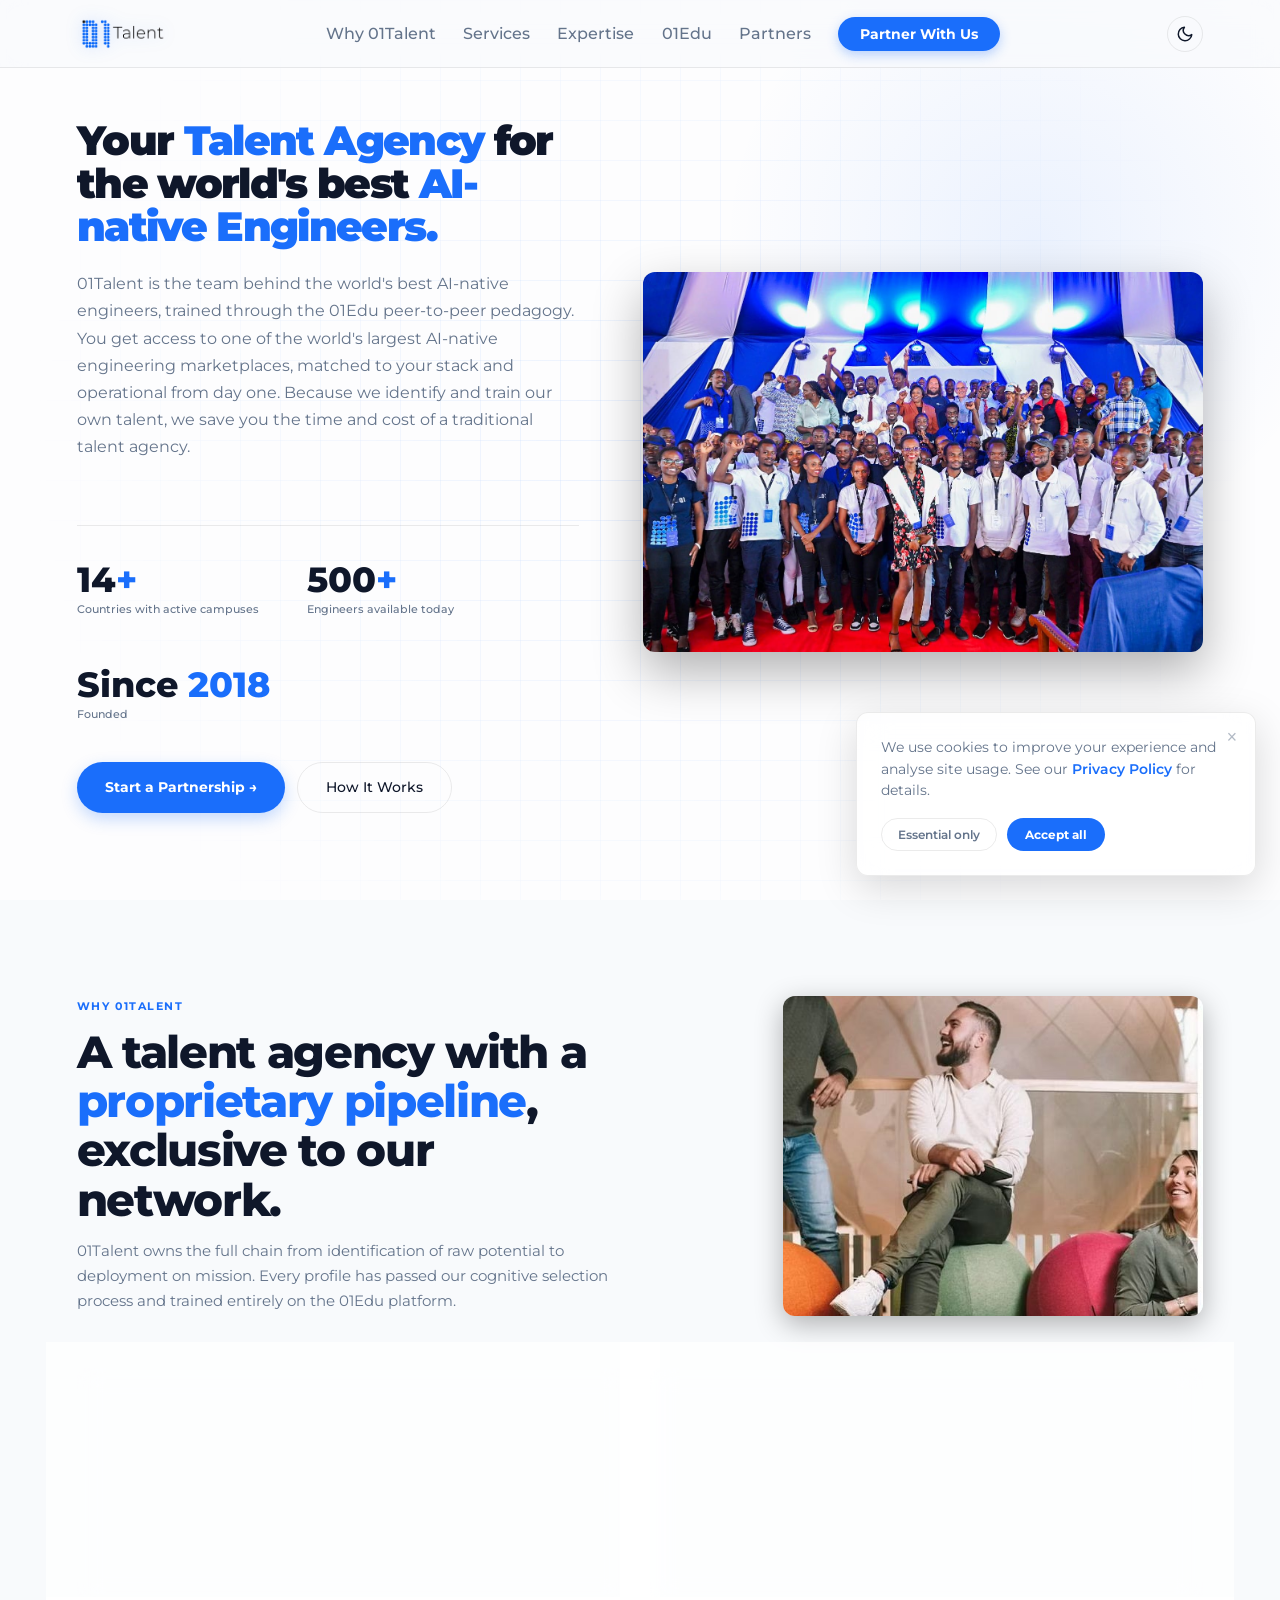
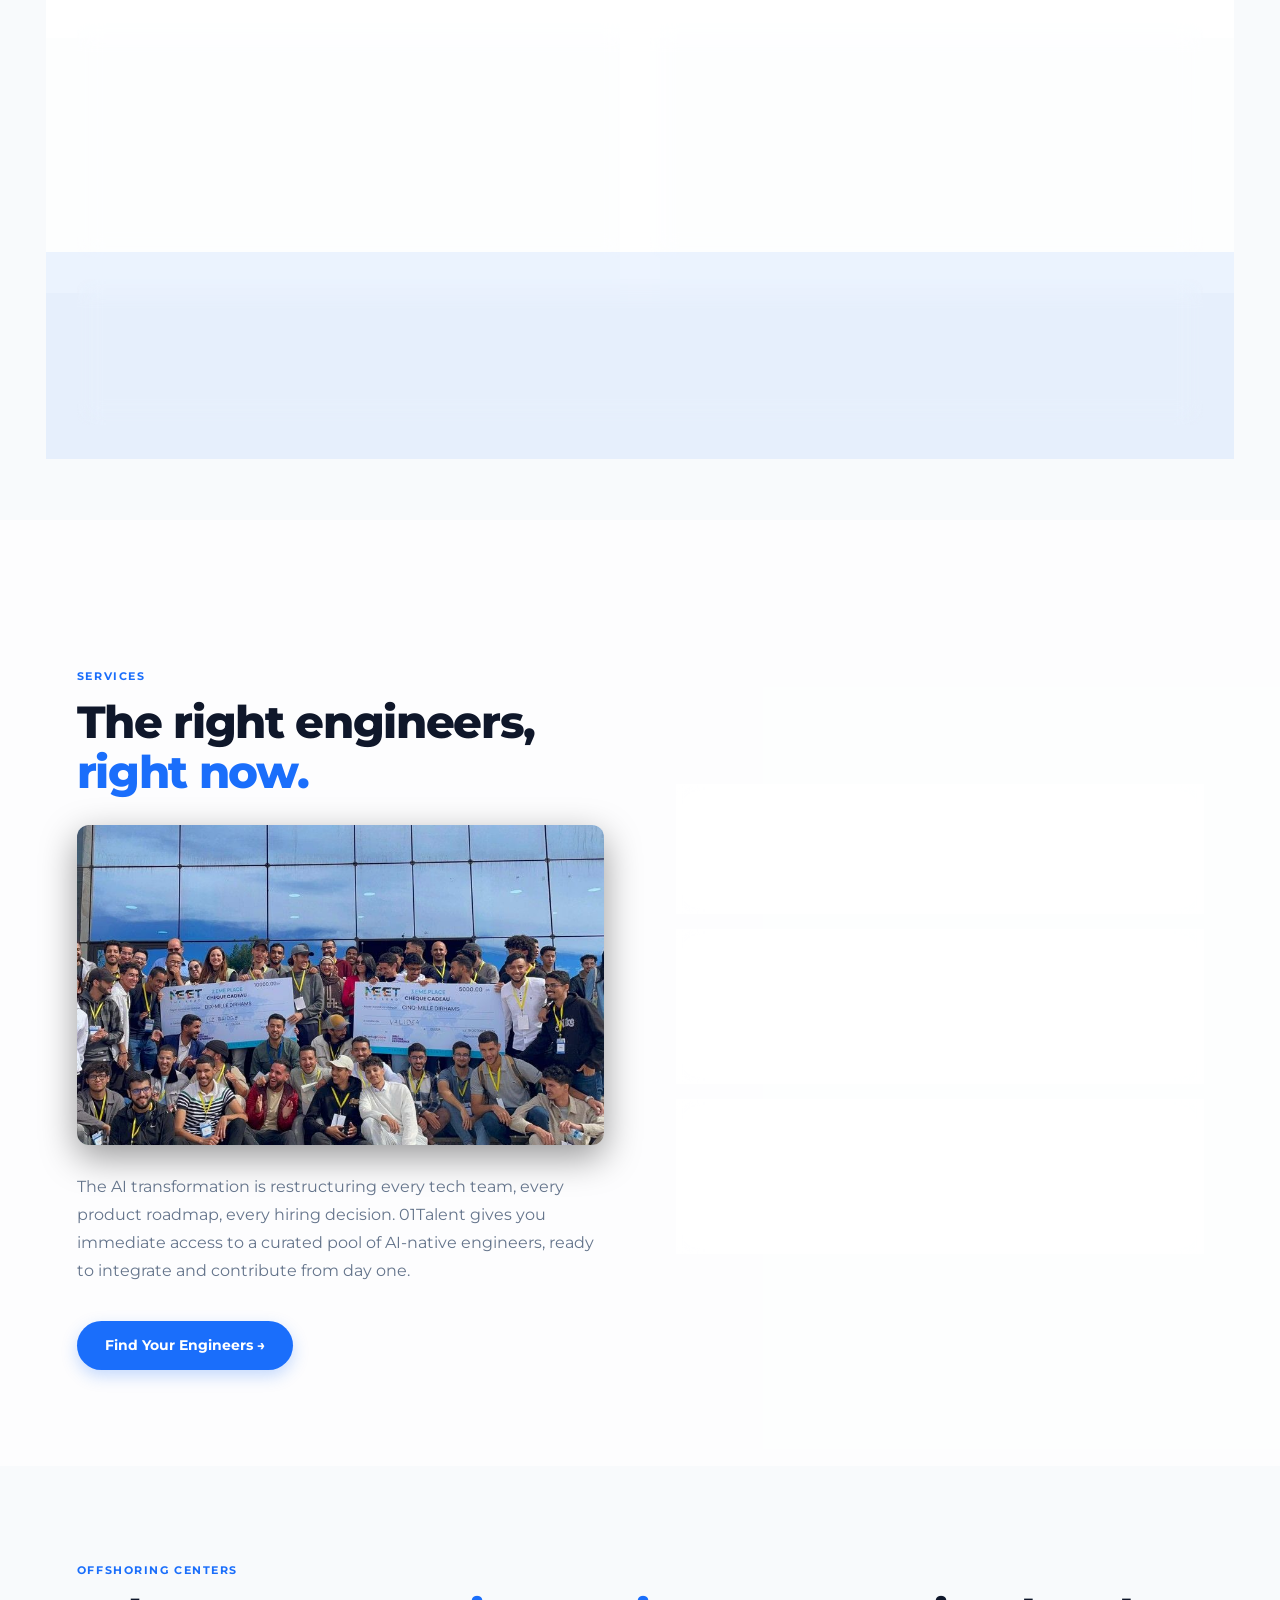
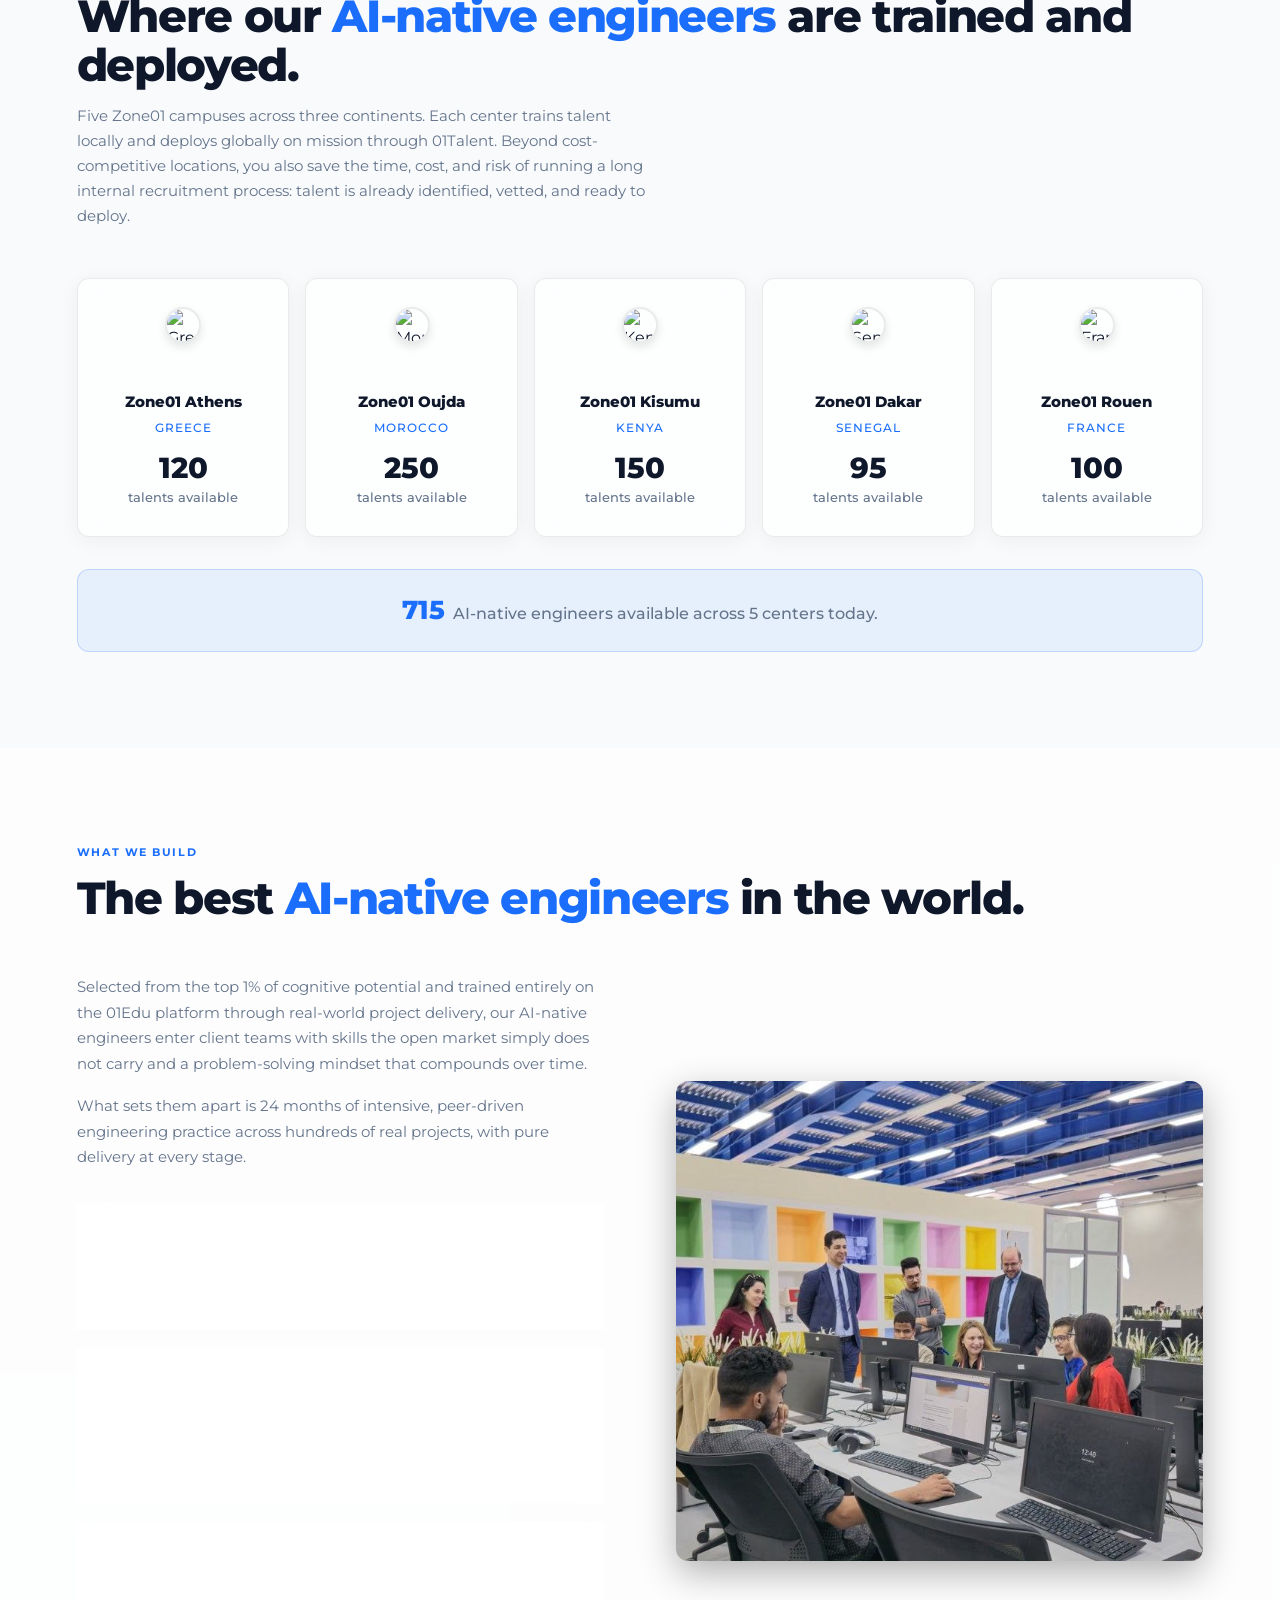
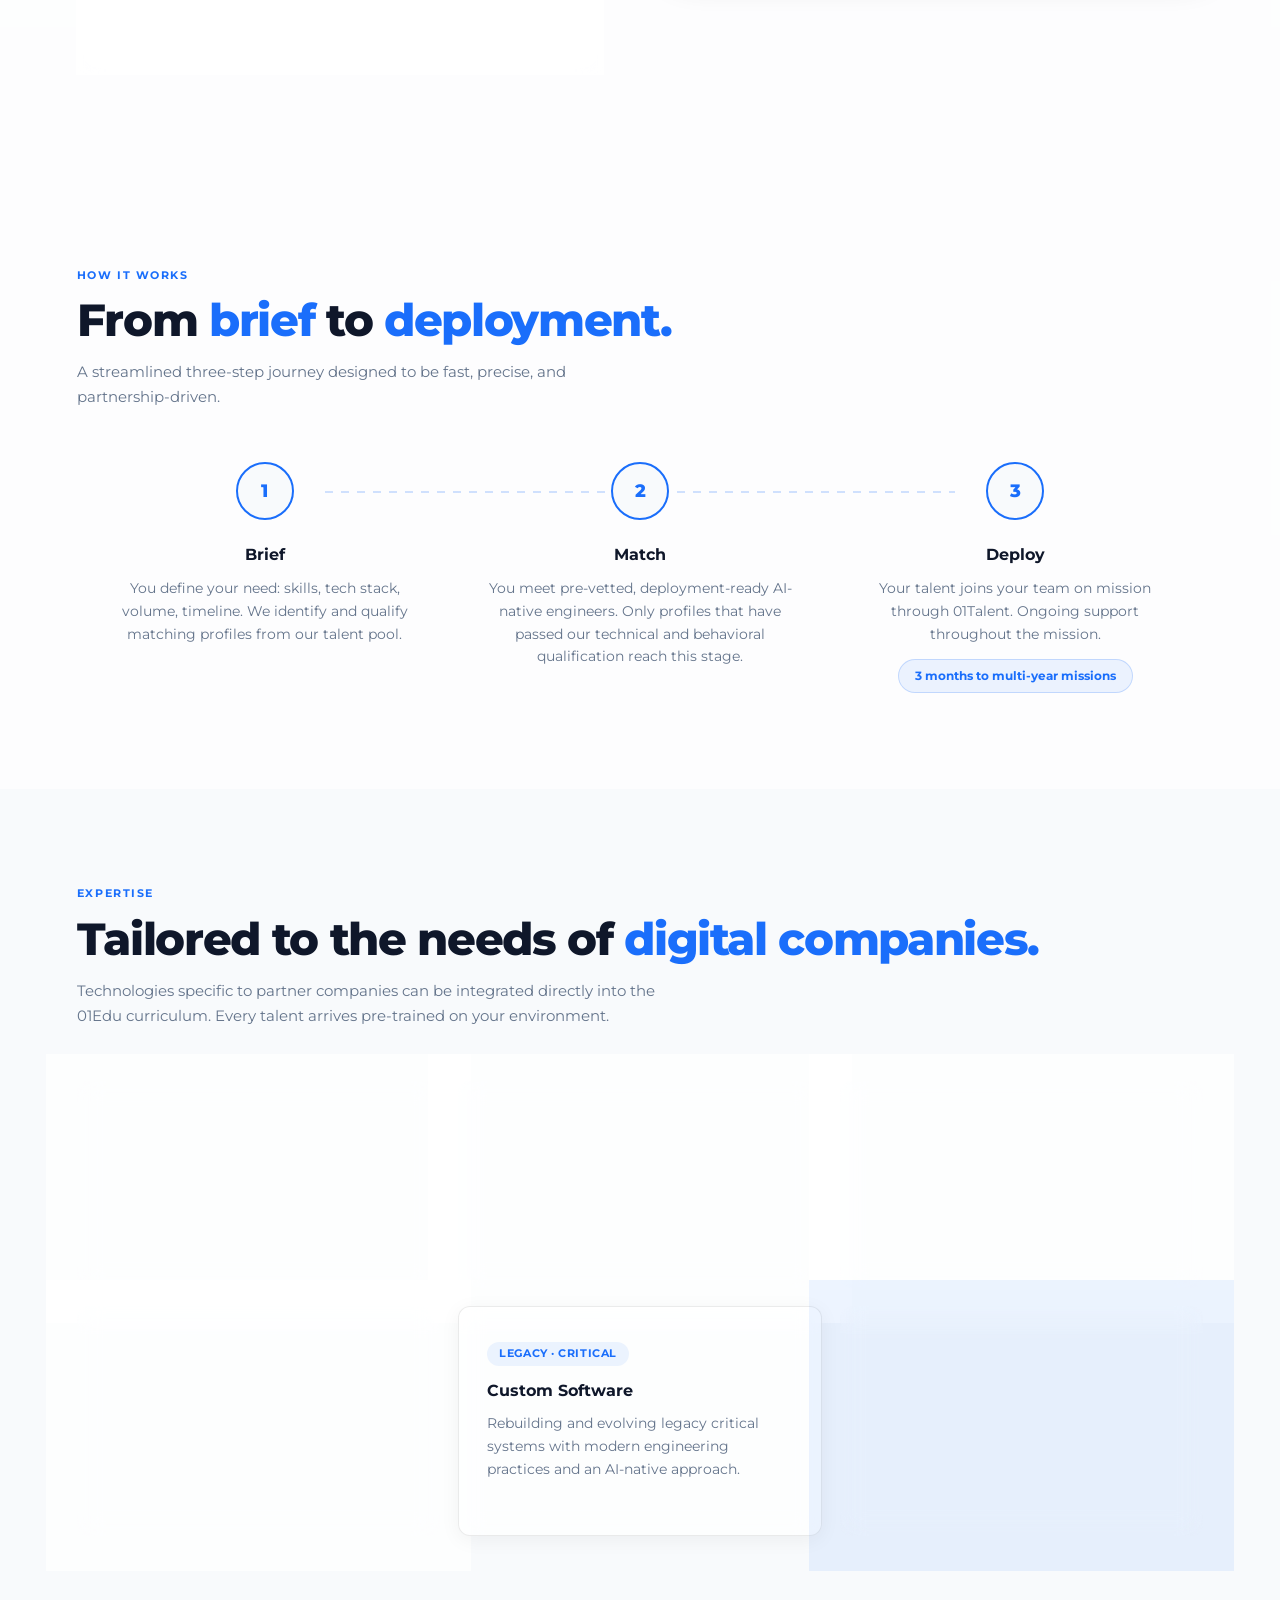
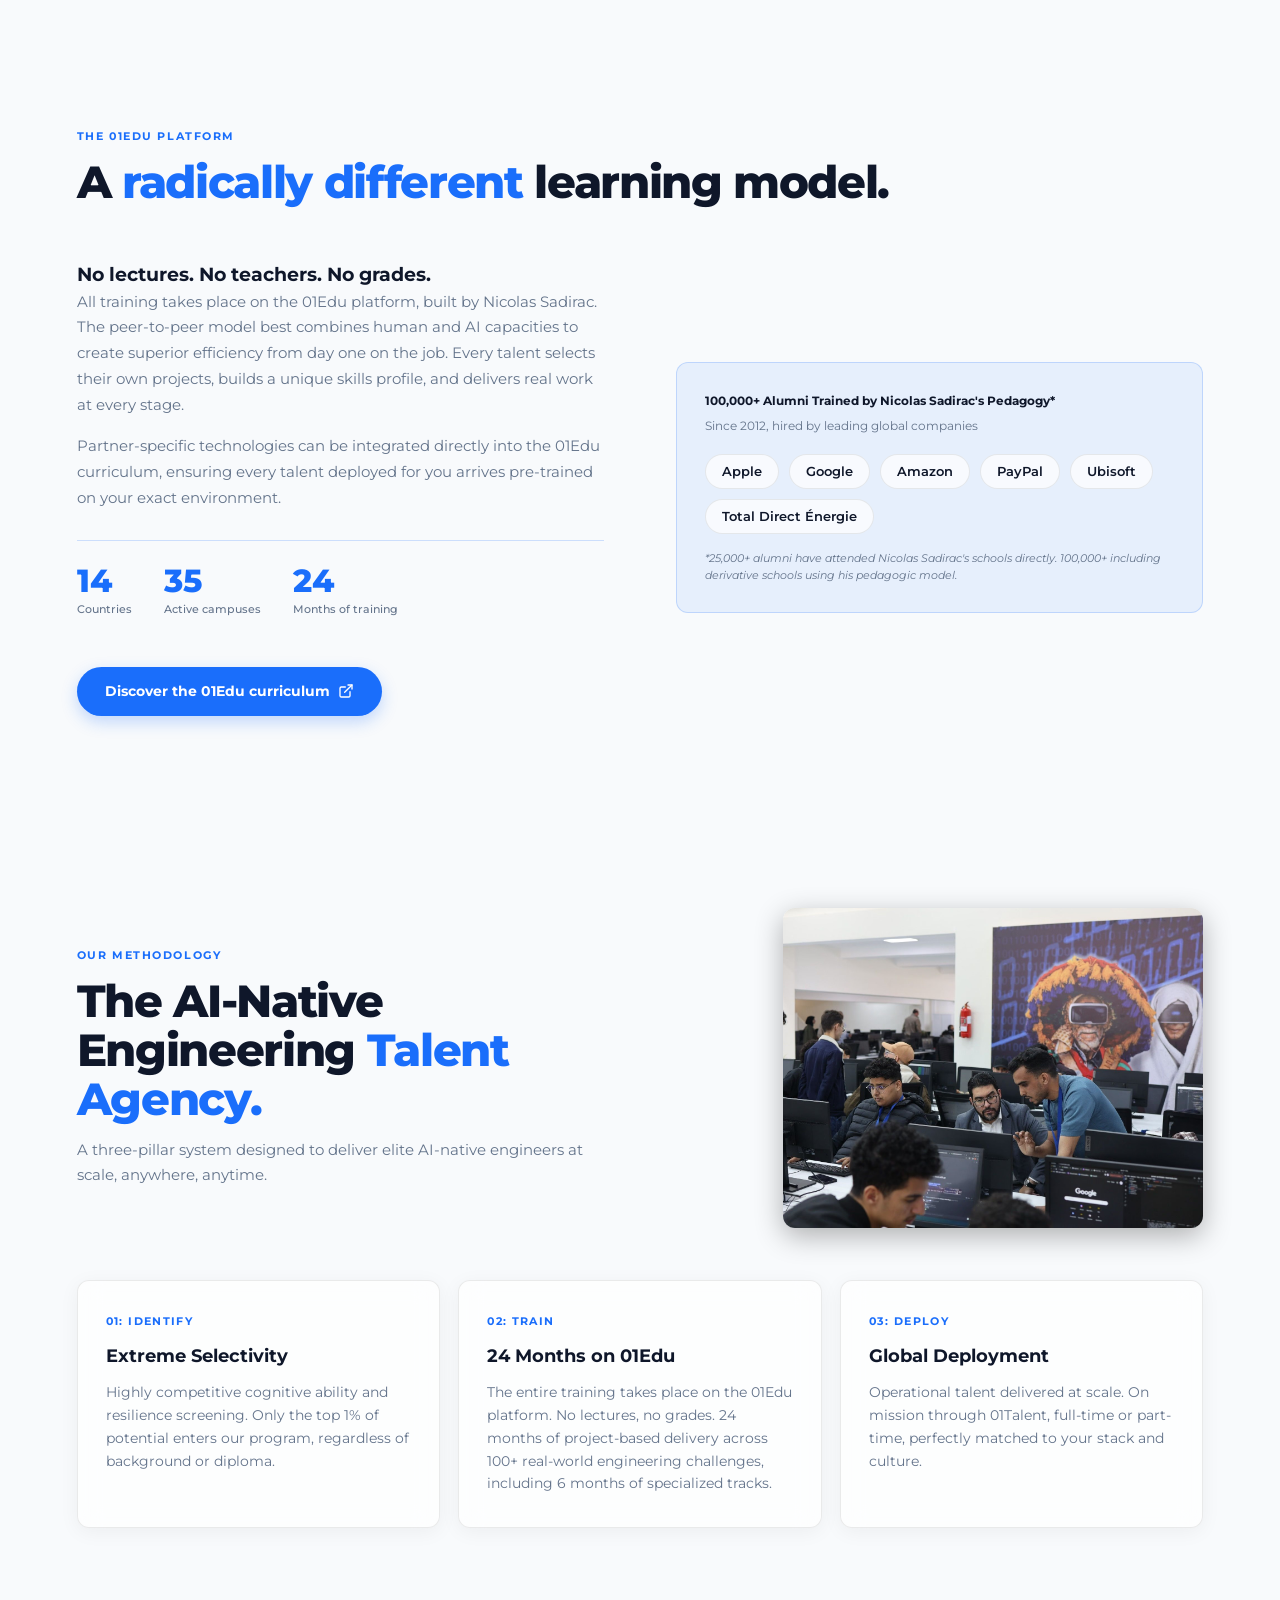
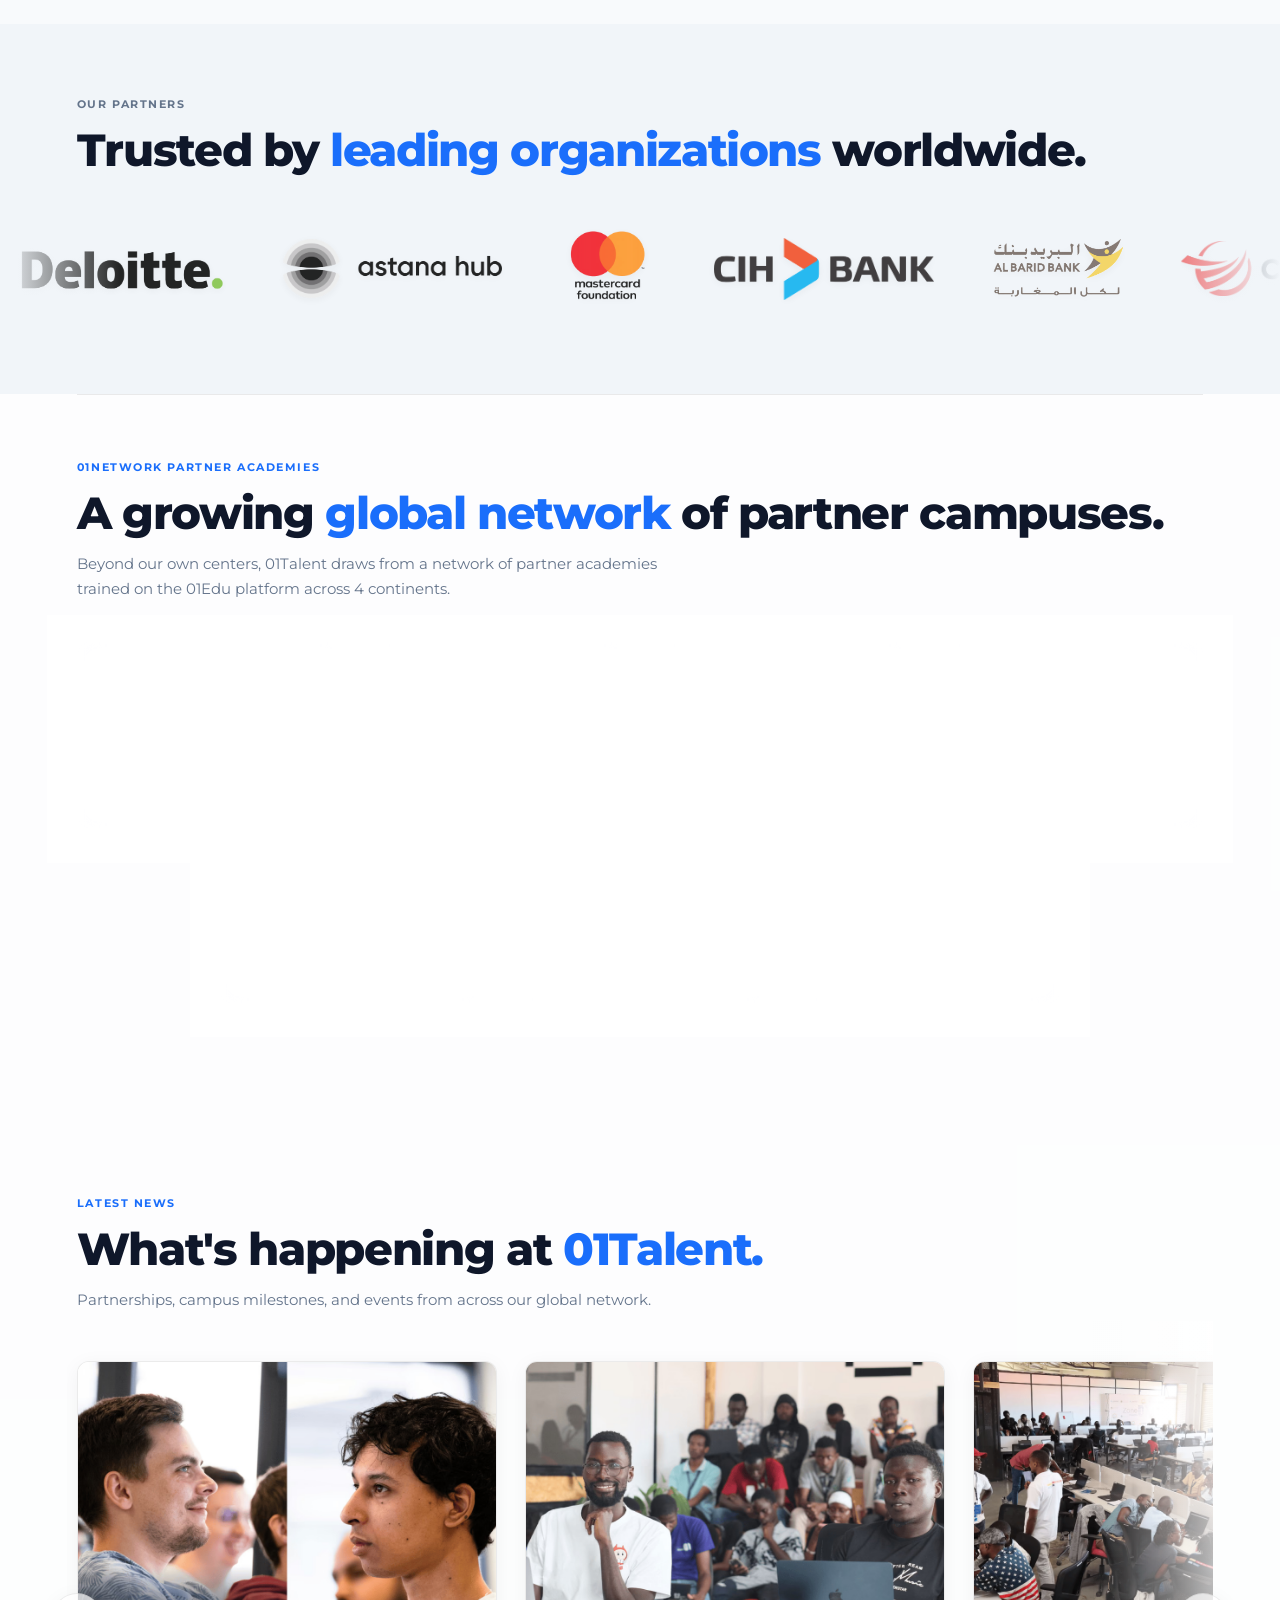
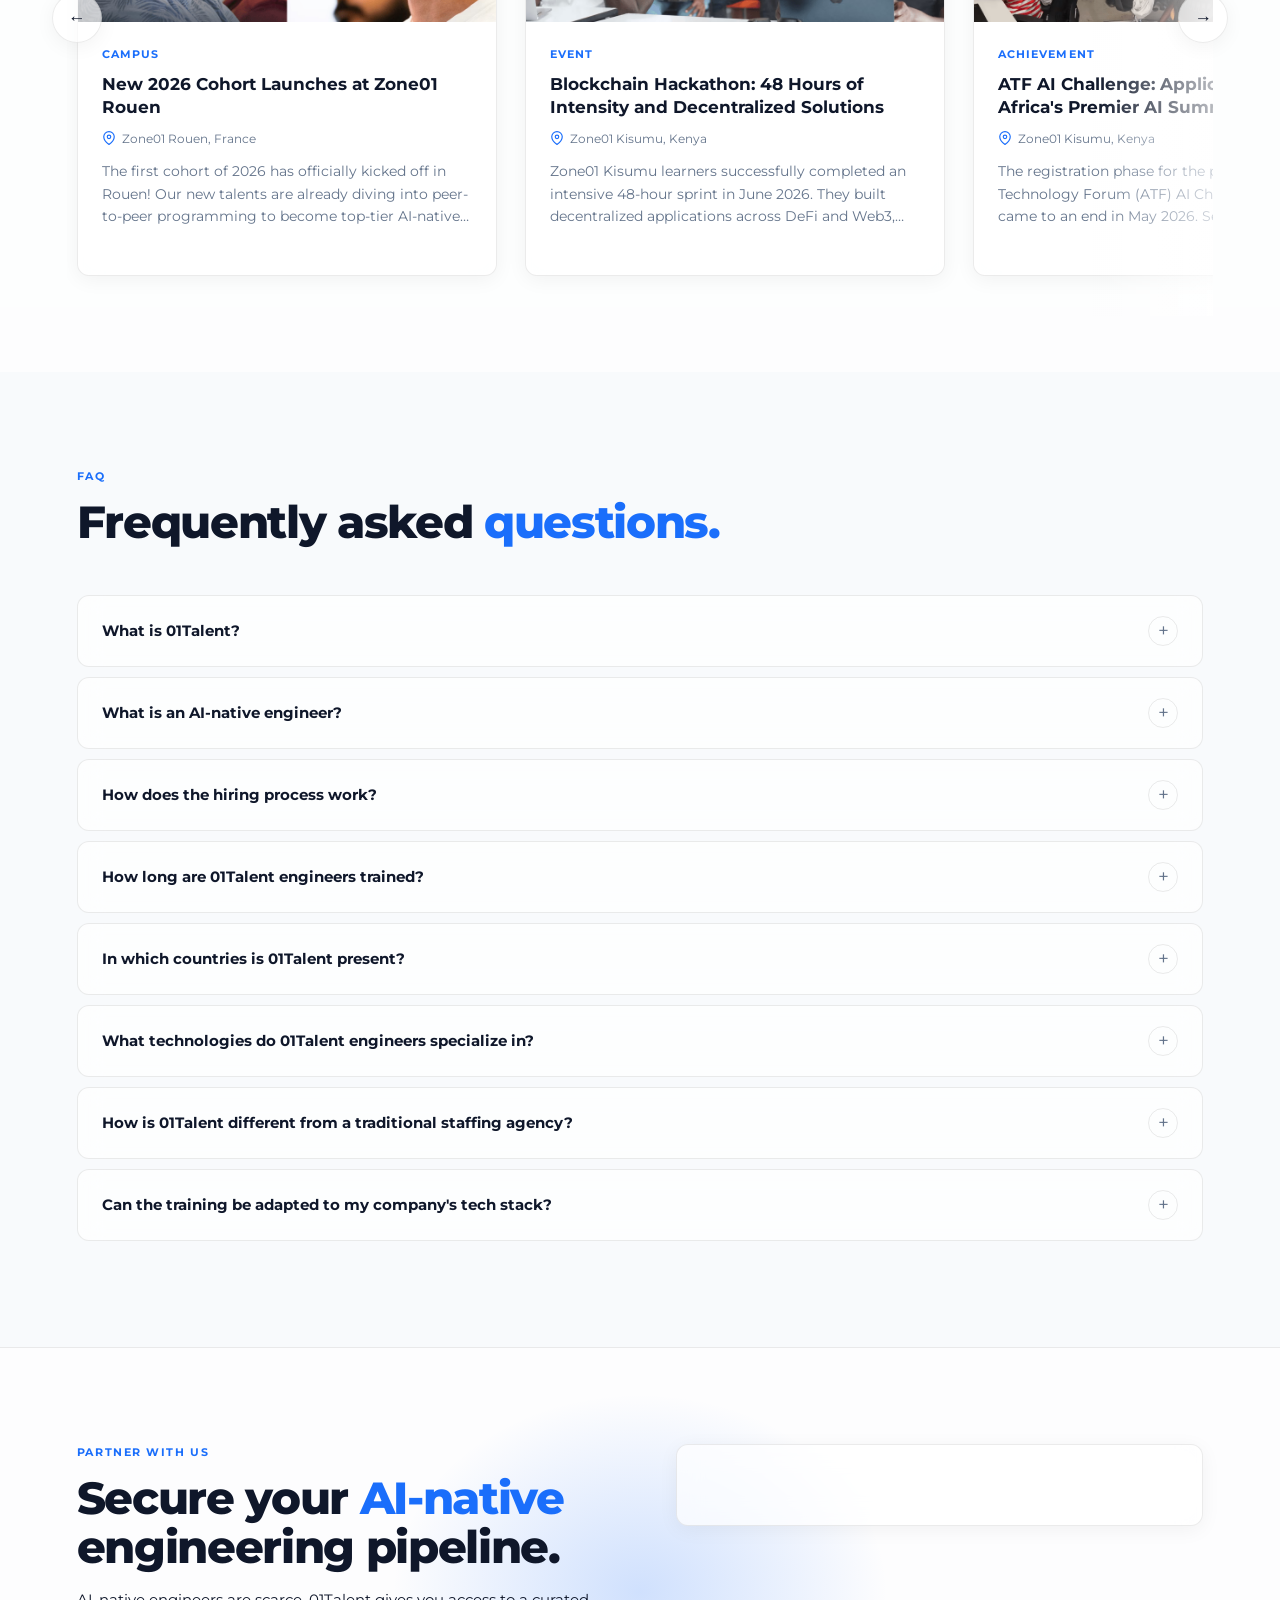
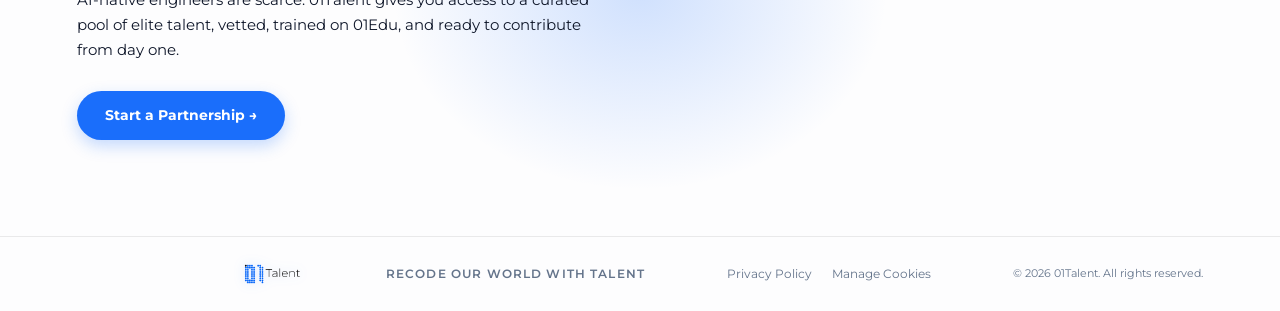
==== commit e7967011: "fix(codebase): optimise" ====
--- a/index.html
+++ b/index.html
@@ -4,6 +4,10 @@
     <meta charset="UTF-8" />
     <meta name="viewport" content="width=device-width, initial-scale=1.0" />
     <title>01Talent: International AI-Native Engineering Talent Agency</title>
+    <link rel="dns-prefetch" href="https://fonts.googleapis.com" />
+    <link rel="dns-prefetch" href="https://fonts.gstatic.com" />
+    <link rel="dns-prefetch" href="https://cdn.jsdelivr.net" />
+    <link rel="dns-prefetch" href="https://cdnjs.cloudflare.com" />
 
     <meta
       name="description"
@@ -94,15 +98,26 @@
     ></script>
 
     <script src="js/main.js" defer></script>
+    <script>
+      (function () {
+        const theme = localStorage.getItem("theme") || "light";
+        document.documentElement.setAttribute("data-theme", theme);
+      })();
+    </script>
   </head>
   <body id="top">
     <nav>
       <div class="logo">
-        <a href="#top" style="display: block; line-height: 0">
-          <picture>
+        <a href="#top">
+          <picture class="logo-light">
             <source srcset="images/logo.avif" type="image/avif" />
             <source srcset="images/logo.webp" type="image/webp" />
             <img src="images/logo.png" alt="01Talent" data-no-lightbox />
+          </picture>
+          <picture class="logo-dark">
+            <source srcset="images/logo_white.avif" type="image/avif" />
+            <source srcset="images/logo_white.webp" type="image/webp" />
+            <img src="images/logo_white.png" alt="01Talent" data-no-lightbox />
           </picture>
         </a>
       </div>
@@ -114,14 +129,52 @@
         <li><a href="#partners">Partners</a></li>
         <li><a href="#cta" class="nav-cta">Partner With Us</a></li>
       </ul>
-      <button
-        class="hamburger"
-        id="hamburger"
-        aria-label="Menu"
-        aria-expanded="false"
-      >
-        <span></span><span></span><span></span>
-      </button>
+      <div class="nav-controls">
+        <button
+          id="themeToggle"
+          class="theme-toggle"
+          aria-label="Toggle dark mode"
+        >
+          <svg
+            class="moon-icon"
+            viewBox="0 0 24 24"
+            fill="none"
+            stroke="currentColor"
+            stroke-width="2"
+            stroke-linecap="round"
+            stroke-linejoin="round"
+          >
+            <path d="M21 12.79A9 9 0 1 1 11.21 3 7 7 0 0 0 21 12.79z"></path>
+          </svg>
+          <svg
+            class="sun-icon"
+            viewBox="0 0 24 24"
+            fill="none"
+            stroke="currentColor"
+            stroke-width="2"
+            stroke-linecap="round"
+            stroke-linejoin="round"
+          >
+            <circle cx="12" cy="12" r="5"></circle>
+            <line x1="12" y1="1" x2="12" y2="3"></line>
+            <line x1="12" y1="21" x2="12" y2="23"></line>
+            <line x1="4.22" y1="4.22" x2="5.64" y2="5.64"></line>
+            <line x1="18.36" y1="18.36" x2="19.78" y2="19.78"></line>
+            <line x1="1" y1="12" x2="3" y2="12"></line>
+            <line x1="21" y1="12" x2="23" y2="12"></line>
+            <line x1="4.22" y1="19.78" x2="5.64" y2="18.36"></line>
+            <line x1="18.36" y1="5.64" x2="19.78" y2="4.22"></line>
+          </svg>
+        </button>
+        <button
+          class="hamburger"
+          id="hamburger"
+          aria-label="Menu"
+          aria-expanded="false"
+        >
+          <span></span><span></span><span></span>
+        </button>
+      </div>
     </nav>
 
     <div class="mobile-menu" id="mobileMenu">
@@ -136,20 +189,8 @@
     <section id="hero">
       <div class="hero-grid"></div>
       <div class="hero-blob"></div>
-      <div
-        class="hero-inner"
-        style="
-          position: relative;
-          z-index: 2;
-          width: 100%;
-          display: flex;
-          align-items: center;
-          gap: 64px;
-          padding-top: 80px;
-          padding-bottom: 48px;
-        "
-      >
-        <div class="hero-text" style="flex: 1; min-width: 0">
+      <div class="hero-inner">
+        <div class="hero-text">
           <h1 class="marketplace-headline">
             Your <em>Talent Agency</em> for the world's best
             <em>AI-native Engineers.</em>
@@ -160,14 +201,6 @@
               <source srcset="images/hero-kisumu.webp" type="image/webp" />
               <img
                 src="images/hero-kisumu.jpg"
-                style="
-                  width: 100%;
-                  border-radius: 16px;
-                  object-fit: cover;
-                  height: 220px;
-                  box-shadow: 0 12px 32px rgba(0, 0, 0, 0.1);
-                  display: block;
-                "
                 alt="Zone01 Kisumu cohort of AI-native engineers"
               />
             </picture>
@@ -205,13 +238,6 @@
             <source srcset="images/hero-kisumu.webp" type="image/webp" />
             <img
               src="images/hero-kisumu.jpg"
-              style="
-                width: 100%;
-                border-radius: 20px;
-                object-fit: cover;
-                height: 380px;
-                box-shadow: 0 20px 50px rgba(0, 0, 0, 0.1);
-              "
               alt="Zone01 Kisumu cohort of AI-native engineers"
             />
           </picture>
@@ -236,19 +262,7 @@
         <picture>
           <source srcset="images/team-photo.avif" type="image/avif" />
           <source srcset="images/team-photo.webp" type="image/webp" />
-          <img
-            src="images/team-photo.jpg"
-            style="
-              width: 100%;
-              max-width: 420px;
-              height: 320px;
-              object-fit: cover;
-              border-radius: 18px;
-              box-shadow: 0 8px 28px rgba(0, 0, 0, 0.1);
-              flex-shrink: 0;
-            "
-            alt="01Talent Team"
-          />
+          <img src="images/team-photo.jpg" alt="01Talent Team" />
         </picture>
       </div>
       <div class="why-grid reveal">
@@ -315,20 +329,11 @@
             <source srcset="images/hackathon-oujda.webp" type="image/webp" />
             <img
               src="images/hackathon-oujda.jpg"
-              style="
-                width: 100%;
-                border-radius: 18px;
-                object-fit: cover;
-                height: 320px;
-                box-shadow: 0 12px 36px rgba(0, 0, 0, 0.1);
-                margin-top: 28px;
-                display: block;
-              "
               alt="Zone01 Oujda engineers at Meet the Lead hackathon"
               loading="lazy"
             />
           </picture>
-          <p class="hire-lead" style="margin-top: 28px">
+          <p class="hire-lead">
             The AI transformation is restructuring every tech team, every
             product roadmap, every hiring decision. 01Talent gives you immediate
             access to a curated pool of AI-native engineers, ready to integrate
@@ -388,8 +393,9 @@
         <div class="center-card">
           <div class="center-flag">
             <img
-              src="https://cdn.jsdelivr.net/gh/twitter/twemoji@14.0.2/assets/svg/1f1ec-1f1f7.svg"
-              style="height: 1em; width: 1em; vertical-align: -0.1em"
+              src="https://cdnjs.cloudflare.com/ajax/libs/flag-icons/6.6.6/flags/4x3/gr.svg"
+              alt="Greece flag"
+              class="modern-flag"
             />
           </div>
           <div class="center-name">Zone01 Athens</div>
@@ -399,8 +405,9 @@
         <div class="center-card">
           <div class="center-flag">
             <img
-              src="https://cdn.jsdelivr.net/gh/twitter/twemoji@14.0.2/assets/svg/1f1f2-1f1e6.svg"
-              style="height: 1em; width: 1em; vertical-align: -0.1em"
+              src="https://cdnjs.cloudflare.com/ajax/libs/flag-icons/6.6.6/flags/4x3/ma.svg"
+              alt="Morocco flag"
+              class="modern-flag"
             />
           </div>
           <div class="center-name">Zone01 Oujda</div>
@@ -410,8 +417,9 @@
         <div class="center-card">
           <div class="center-flag">
             <img
-              src="https://cdn.jsdelivr.net/gh/twitter/twemoji@14.0.2/assets/svg/1f1f0-1f1ea.svg"
-              style="height: 1em; width: 1em; vertical-align: -0.1em"
+              src="https://cdnjs.cloudflare.com/ajax/libs/flag-icons/6.6.6/flags/4x3/ke.svg"
+              alt="Kenya flag"
+              class="modern-flag"
             />
           </div>
           <div class="center-name">Zone01 Kisumu</div>
@@ -421,8 +429,9 @@
         <div class="center-card">
           <div class="center-flag">
             <img
-              src="https://cdn.jsdelivr.net/gh/twitter/twemoji@14.0.2/assets/svg/1f1f8-1f1f3.svg"
-              style="height: 1em; width: 1em; vertical-align: -0.1em"
+              src="https://cdnjs.cloudflare.com/ajax/libs/flag-icons/6.6.6/flags/4x3/sn.svg"
+              alt="Senegal flag"
+              class="modern-flag"
             />
           </div>
           <div class="center-name">Zone01 Dakar</div>
@@ -432,8 +441,9 @@
         <div class="center-card">
           <div class="center-flag">
             <img
-              src="https://cdn.jsdelivr.net/gh/twitter/twemoji@14.0.2/assets/svg/1f1eb-1f1f7.svg"
-              style="height: 1em; width: 1em; vertical-align: -0.1em"
+              src="https://cdnjs.cloudflare.com/ajax/libs/flag-icons/6.6.6/flags/4x3/fr.svg"
+              alt="France flag"
+              class="modern-flag"
             />
           </div>
           <div class="center-name">Zone01 Rouen</div>
@@ -455,14 +465,6 @@
           <source srcset="images/student-platform.webp" type="image/webp" />
           <img
             src="images/student-platform.jpg"
-            style="
-              width: 100%;
-              border-radius: 16px;
-              object-fit: cover;
-              height: 200px;
-              box-shadow: 0 8px 24px rgba(0, 0, 0, 0.1);
-              display: block;
-            "
             alt="AI-native software engineer trained on 01Edu platform"
             loading="lazy"
           />
@@ -516,13 +518,6 @@
             <source srcset="images/student-platform.webp" type="image/webp" />
             <img
               src="images/student-platform.jpg"
-              style="
-                width: 100%;
-                border-radius: 20px;
-                object-fit: cover;
-                height: 480px;
-                box-shadow: 0 12px 36px rgba(0, 0, 0, 0.1);
-              "
               class="build-img"
               alt="AI-native software engineer trained on 01Edu platform"
               loading="lazy"
@@ -535,7 +530,7 @@
     <section id="process">
       <div class="section-label">How It Works</div>
       <h2>From <em>brief</em> to <em>deployment.</em></h2>
-      <p class="section-sub" style="margin-bottom: 0">
+      <p class="section-sub section-sub-no-margin">
         A streamlined three-step journey designed to be fast, precise, and
         partnership-driven.
       </p>
@@ -620,13 +615,7 @@
             engineering practices and an AI-native approach.
           </div>
         </div>
-        <div
-          class="card"
-          style="
-            background: var(--blue-faint);
-            border-color: var(--blue-border);
-          "
-        >
+        <div class="card card-bespoke">
           <div class="exp-tag">Bespoke</div>
           <div class="card-title">Your Stack</div>
           <div class="card-desc">
@@ -670,19 +659,12 @@
               <div class="edu-stat-label">Months of training</div>
             </div>
           </div>
-          <div style="margin-top: 28px">
+          <div class="btn-primary-wrap">
             <a
               href="https://01edu.ai"
               target="_blank"
               rel="noopener noreferrer"
-              class="btn-primary"
-              style="
-                display: inline-flex;
-                align-items: center;
-                gap: 10px;
-                font-size: 1rem;
-                padding: 16px 32px;
-              "
+              class="btn-primary btn-primary-edu"
               >Discover the 01Edu curriculum
               <svg
                 width="16"
@@ -742,16 +724,7 @@
           <source srcset="images/peer-learning.webp" type="image/webp" />
           <img
             src="images/peer-learning.jpg"
-            style="
-              width: 100%;
-              max-width: 480px;
-              height: 360px;
-              object-fit: cover;
-              border-radius: 18px;
-              box-shadow: 0 8px 28px rgba(0, 0, 0, 0.1);
-              flex-shrink: 0;
-            "
-            class="method-img"
+            class="methodology-img"
             alt="Peer-to-peer learning model at 01Edu campus"
             loading="lazy"
           />
@@ -788,15 +761,10 @@
       </div>
     </section>
 
-    <section
-      id="partners"
-      style="padding: 72px 0; background: var(--bg3); overflow: hidden"
-    >
-      <div style="padding: 0 6vw; margin-bottom: 40px">
-        <div class="section-label" style="color: var(--muted)">
-          Our Partners
-        </div>
-        <h2 style="color: var(--text)">
+    <section id="partners">
+      <div class="partners-intro">
+        <div class="section-label partners-label">Our Partners</div>
+        <h2 class="partners-title">
           Trusted by <em>leading organizations</em> worldwide.
         </h2>
       </div>
@@ -1351,11 +1319,8 @@
       </div>
     </section>
 
-    <section
-      id="academies"
-      style="background: var(--bg2); padding-top: 0; padding-bottom: 96px"
-    >
-      <div style="border-top: 1px solid var(--border); padding-top: 64px">
+    <section id="academies">
+      <div class="academies-inner">
         <div class="section-label">01Network Partner Academies</div>
         <h2>A growing <em>global network</em> of partner campuses.</h2>
         <p class="section-sub">
@@ -1366,8 +1331,9 @@
           <div class="academy-card">
             <div class="academy-flag">
               <img
-                src="https://cdn.jsdelivr.net/gh/twitter/twemoji@14.0.2/assets/svg/1f1e7-1f1ed.svg"
-                style="height: 1em; width: 1em; vertical-align: -0.1em"
+                src="https://cdnjs.cloudflare.com/ajax/libs/flag-icons/6.6.6/flags/4x3/bh.svg"
+                alt="Bahrain flag"
+                class="modern-flag"
               />
             </div>
             <div class="academy-name">Reboot01</div>
@@ -1376,8 +1342,9 @@
           <div class="academy-card">
             <div class="academy-flag">
               <img
-                src="https://cdn.jsdelivr.net/gh/twitter/twemoji@14.0.2/assets/svg/1f1e6-1f1fd.svg"
-                style="height: 1em; width: 1em; vertical-align: -0.1em"
+                src="https://cdnjs.cloudflare.com/ajax/libs/flag-icons/6.6.6/flags/4x3/ax.svg"
+                alt="Åland flag"
+                class="modern-flag"
               />
             </div>
             <div class="academy-name">grit:lab</div>
@@ -1387,8 +1354,9 @@
           <div class="academy-card">
             <div class="academy-flag">
               <img
-                src="https://cdn.jsdelivr.net/gh/twitter/twemoji@14.0.2/assets/svg/1f1ec-1f1e7.svg"
-                style="height: 1em; width: 1em; vertical-align: -0.1em"
+                src="https://cdnjs.cloudflare.com/ajax/libs/flag-icons/6.6.6/flags/4x3/gb.svg"
+                alt="United Kingdom flag"
+                class="modern-flag"
               />
             </div>
             <div class="academy-name">01Founders</div>
@@ -1397,8 +1365,9 @@
           <div class="academy-card">
             <div class="academy-flag">
               <img
-                src="https://cdn.jsdelivr.net/gh/twitter/twemoji@14.0.2/assets/svg/1f1ea-1f1ec.svg"
-                style="height: 1em; width: 1em; vertical-align: -0.1em"
+                src="https://cdnjs.cloudflare.com/ajax/libs/flag-icons/6.6.6/flags/4x3/eg.svg"
+                alt="Egypt flag"
+                class="modern-flag"
               />
             </div>
             <div class="academy-name">NextEra</div>
@@ -1407,8 +1376,9 @@
           <div class="academy-card">
             <div class="academy-flag">
               <img
-                src="https://cdn.jsdelivr.net/gh/twitter/twemoji@14.0.2/assets/svg/1f1f3-1f1ec.svg"
-                style="height: 1em; width: 1em; vertical-align: -0.1em"
+                src="https://cdnjs.cloudflare.com/ajax/libs/flag-icons/6.6.6/flags/4x3/ng.svg"
+                alt="Nigeria flag"
+                class="modern-flag"
               />
             </div>
             <div class="academy-name">Learn2Earn</div>
@@ -1417,8 +1387,9 @@
           <div class="academy-card">
             <div class="academy-flag">
               <img
-                src="https://cdn.jsdelivr.net/gh/twitter/twemoji@14.0.2/assets/svg/1f1f0-1f1ff.svg"
-                style="height: 1em; width: 1em; vertical-align: -0.1em"
+                src="https://cdnjs.cloudflare.com/ajax/libs/flag-icons/6.6.6/flags/4x3/kz.svg"
+                alt="Kazakhstan flag"
+                class="modern-flag"
               />
             </div>
             <div class="academy-name">Tomorrow School</div>
@@ -1428,8 +1399,9 @@
           <div class="academy-card">
             <div class="academy-flag">
               <img
-                src="https://cdn.jsdelivr.net/gh/twitter/twemoji@14.0.2/assets/svg/1f1eb-1f1f7.svg"
-                style="height: 1em; width: 1em; vertical-align: -0.1em"
+                src="https://cdnjs.cloudflare.com/ajax/libs/flag-icons/6.6.6/flags/4x3/fr.svg"
+                alt="France flag"
+                class="modern-flag"
               />
             </div>
             <div class="academy-name">Ynov</div>
@@ -1447,9 +1419,7 @@
         network.
       </p>
       <div class="news-carousel reveal">
-        <button class="news-nav-btn prev" onclick="newsSlide(-1)">
-          &#8592;
-        </button>
+        <button class="news-nav-btn prev">&#8592;</button>
         <div class="news-track-outer">
           <div class="news-track" id="newsTrack">
             <div class="news-card">
@@ -1475,10 +1445,22 @@
                   New 2026 Cohort Launches at Zone01 Rouen
                 </div>
                 <div class="news-card-date">
-                  <img
-                    src="https://cdn.jsdelivr.net/gh/twitter/twemoji@14.0.2/assets/svg/1f4cd.svg"
-                    style="height: 1em; width: 1em; vertical-align: -0.1em"
-                  />
+                  <svg
+                    class="location-pin"
+                    viewBox="0 0 24 24"
+                    width="14"
+                    height="14"
+                    stroke="currentColor"
+                    stroke-width="2"
+                    fill="none"
+                    stroke-linecap="round"
+                    stroke-linejoin="round"
+                  >
+                    <path
+                      d="M21 10c0 7-9 13-9 13s-9-6-9-13a9 9 0 0 1 18 0z"
+                    ></path>
+                    <circle cx="12" cy="10" r="3"></circle>
+                  </svg>
                   Zone01 Rouen, France
                 </div>
                 <div class="news-card-desc">
@@ -1513,10 +1495,22 @@
                   Solutions
                 </div>
                 <div class="news-card-date">
-                  <img
-                    src="https://cdn.jsdelivr.net/gh/twitter/twemoji@14.0.2/assets/svg/1f4cd.svg"
-                    style="height: 1em; width: 1em; vertical-align: -0.1em"
-                  />
+                  <svg
+                    class="location-pin"
+                    viewBox="0 0 24 24"
+                    width="14"
+                    height="14"
+                    stroke="currentColor"
+                    stroke-width="2"
+                    fill="none"
+                    stroke-linecap="round"
+                    stroke-linejoin="round"
+                  >
+                    <path
+                      d="M21 10c0 7-9 13-9 13s-9-6-9-13a9 9 0 0 1 18 0z"
+                    ></path>
+                    <circle cx="12" cy="10" r="3"></circle>
+                  </svg>
                   Zone01 Kisumu, Kenya
                 </div>
                 <div class="news-card-desc">
@@ -1551,10 +1545,22 @@
                   Summit
                 </div>
                 <div class="news-card-date">
-                  <img
-                    src="https://cdn.jsdelivr.net/gh/twitter/twemoji@14.0.2/assets/svg/1f4cd.svg"
-                    style="height: 1em; width: 1em; vertical-align: -0.1em"
-                  />
+                  <svg
+                    class="location-pin"
+                    viewBox="0 0 24 24"
+                    width="14"
+                    height="14"
+                    stroke="currentColor"
+                    stroke-width="2"
+                    fill="none"
+                    stroke-linecap="round"
+                    stroke-linejoin="round"
+                  >
+                    <path
+                      d="M21 10c0 7-9 13-9 13s-9-6-9-13a9 9 0 0 1 18 0z"
+                    ></path>
+                    <circle cx="12" cy="10" r="3"></circle>
+                  </svg>
                   Zone01 Kisumu, Kenya
                 </div>
                 <div class="news-card-desc">
@@ -1589,10 +1595,22 @@
                   Athens is Announced!
                 </div>
                 <div class="news-card-date">
-                  <img
-                    src="https://cdn.jsdelivr.net/gh/twitter/twemoji@14.0.2/assets/svg/1f4cd.svg"
-                    style="height: 1em; width: 1em; vertical-align: -0.1em"
-                  />
+                  <svg
+                    class="location-pin"
+                    viewBox="0 0 24 24"
+                    width="14"
+                    height="14"
+                    stroke="currentColor"
+                    stroke-width="2"
+                    fill="none"
+                    stroke-linecap="round"
+                    stroke-linejoin="round"
+                  >
+                    <path
+                      d="M21 10c0 7-9 13-9 13s-9-6-9-13a9 9 0 0 1 18 0z"
+                    ></path>
+                    <circle cx="12" cy="10" r="3"></circle>
+                  </svg>
                   Zone01 Athens, Greece
                 </div>
                 <div class="news-card-desc">
@@ -1626,10 +1644,22 @@
                   From Idea to Working AI Bot in a Day
                 </div>
                 <div class="news-card-date">
-                  <img
-                    src="https://cdn.jsdelivr.net/gh/twitter/twemoji@14.0.2/assets/svg/1f4cd.svg"
-                    style="height: 1em; width: 1em; vertical-align: -0.1em"
-                  />
+                  <svg
+                    class="location-pin"
+                    viewBox="0 0 24 24"
+                    width="14"
+                    height="14"
+                    stroke="currentColor"
+                    stroke-width="2"
+                    fill="none"
+                    stroke-linecap="round"
+                    stroke-linejoin="round"
+                  >
+                    <path
+                      d="M21 10c0 7-9 13-9 13s-9-6-9-13a9 9 0 0 1 18 0z"
+                    ></path>
+                    <circle cx="12" cy="10" r="3"></circle>
+                  </svg>
                   Tomorrow School, Kazakhstan
                 </div>
                 <div class="news-card-desc">
@@ -1664,10 +1694,22 @@
                   Tech Visionaries
                 </div>
                 <div class="news-card-date">
-                  <img
-                    src="https://cdn.jsdelivr.net/gh/twitter/twemoji@14.0.2/assets/svg/1f4cd.svg"
-                    style="height: 1em; width: 1em; vertical-align: -0.1em"
-                  />
+                  <svg
+                    class="location-pin"
+                    viewBox="0 0 24 24"
+                    width="14"
+                    height="14"
+                    stroke="currentColor"
+                    stroke-width="2"
+                    fill="none"
+                    stroke-linecap="round"
+                    stroke-linejoin="round"
+                  >
+                    <path
+                      d="M21 10c0 7-9 13-9 13s-9-6-9-13a9 9 0 0 1 18 0z"
+                    ></path>
+                    <circle cx="12" cy="10" r="3"></circle>
+                  </svg>
                   01Founders, United Kingdom
                 </div>
                 <div class="news-card-desc">
@@ -1680,27 +1722,22 @@
             </div>
           </div>
         </div>
-        <button class="news-nav-btn next" onclick="newsSlide(1)">
-          &#8594;
-        </button>
+        <button class="news-nav-btn next">&#8594;</button>
       </div>
     </section>
 
-    <div class="lightbox" id="lightbox" onclick="closeLightbox(event)">
-      <button class="lightbox-close" onclick="closeLightbox()">&#215;</button>
+    <div class="lightbox" id="lightbox">
+      <button class="lightbox-close">&#215;</button>
       <img class="lightbox-img" id="lightboxImg" src="" alt="" />
     </div>
 
-    <section id="faq" style="background: var(--bg)">
+    <section id="faq">
       <div class="section-label">FAQ</div>
       <h2>Frequently asked <em>questions.</em></h2>
       <div class="faq-wrap reveal">
         <div class="faq-item">
-          <div class="faq-q" onclick="toggleFaq(this)">
-            <span
-              style="font-size: 0.95rem; font-weight: 700; color: var(--text)"
-              >What is 01Talent?</span
-            >
+          <div class="faq-q">
+            <span>What is 01Talent?</span>
             <div class="faq-icon">+</div>
           </div>
           <div class="faq-a">
@@ -1715,11 +1752,8 @@
         </div>
 
         <div class="faq-item">
-          <div class="faq-q" onclick="toggleFaq(this)">
-            <span
-              style="font-size: 0.95rem; font-weight: 700; color: var(--text)"
-              >What is an AI-native engineer?</span
-            >
+          <div class="faq-q">
+            <span>What is an AI-native engineer?</span>
             <div class="faq-icon">+</div>
           </div>
           <div class="faq-a">
@@ -1733,11 +1767,8 @@
         </div>
 
         <div class="faq-item">
-          <div class="faq-q" onclick="toggleFaq(this)">
-            <span
-              style="font-size: 0.95rem; font-weight: 700; color: var(--text)"
-              >How does the hiring process work?</span
-            >
+          <div class="faq-q">
+            <span>How does the hiring process work?</span>
             <div class="faq-icon">+</div>
           </div>
           <div class="faq-a">
@@ -1750,11 +1781,8 @@
         </div>
 
         <div class="faq-item">
-          <div class="faq-q" onclick="toggleFaq(this)">
-            <span
-              style="font-size: 0.95rem; font-weight: 700; color: var(--text)"
-              >How long are 01Talent engineers trained?</span
-            >
+          <div class="faq-q">
+            <span>How long are 01Talent engineers trained?</span>
             <div class="faq-icon">+</div>
           </div>
           <div class="faq-a">
@@ -1769,11 +1797,8 @@
         </div>
 
         <div class="faq-item">
-          <div class="faq-q" onclick="toggleFaq(this)">
-            <span
-              style="font-size: 0.95rem; font-weight: 700; color: var(--text)"
-              >In which countries is 01Talent present?</span
-            >
+          <div class="faq-q">
+            <span>In which countries is 01Talent present?</span>
             <div class="faq-icon">+</div>
           </div>
           <div class="faq-a">
@@ -1787,11 +1812,8 @@
         </div>
 
         <div class="faq-item">
-          <div class="faq-q" onclick="toggleFaq(this)">
-            <span
-              style="font-size: 0.95rem; font-weight: 700; color: var(--text)"
-              >What technologies do 01Talent engineers specialize in?</span
-            >
+          <div class="faq-q">
+            <span>What technologies do 01Talent engineers specialize in?</span>
             <div class="faq-icon">+</div>
           </div>
           <div class="faq-a">
@@ -1805,9 +1827,8 @@
         </div>
 
         <div class="faq-item">
-          <div class="faq-q" onclick="toggleFaq(this)">
+          <div class="faq-q">
             <span
-              style="font-size: 0.95rem; font-weight: 700; color: var(--text)"
               >How is 01Talent different from a traditional staffing
               agency?</span
             >
@@ -1826,11 +1847,8 @@
         </div>
 
         <div class="faq-item">
-          <div class="faq-q" onclick="toggleFaq(this)">
-            <span
-              style="font-size: 0.95rem; font-weight: 700; color: var(--text)"
-              >Can the training be adapted to my company's tech stack?</span
-            >
+          <div class="faq-q">
+            <span>Can the training be adapted to my company's tech stack?</span>
             <div class="faq-icon">+</div>
           </div>
           <div class="faq-a">
@@ -1855,7 +1873,7 @@
             curated pool of elite talent, vetted, trained on 01Edu, and ready to
             contribute from day one.
           </p>
-          <a href="#cta" class="btn-primary" style="display: inline-flex"
+          <a href="#cta" class="btn-primary btn-primary-inline"
             >Start a Partnership →</a
           >
         </div>
@@ -1863,154 +1881,47 @@
           <div class="hs-form-wrap">
             <div id="hs-cta-form"></div>
           </div>
-          <script>
-            window.addEventListener("load", function () {
-              if (window.hbspt) {
-                hbspt.forms.create({
-                  portalId: "25483699",
-                  formId: "e004571d-7fa0-4724-8bfb-c0130794c9fa",
-                  region: "eu1",
-                  target: "#hs-cta-form",
-                });
-              }
-            });
-          </script>
         </div>
       </div>
     </section>
 
     <footer>
-      <picture>
+      <picture class="logo-light">
         <source srcset="images/logo.avif" type="image/avif" />
         <source srcset="images/logo.webp" type="image/webp" />
         <img src="images/logo.png" alt="01Talent" data-no-lightbox />
       </picture>
+      <picture class="logo-dark">
+        <source srcset="images/logo_white.avif" type="image/avif" />
+        <source srcset="images/logo_white.webp" type="image/webp" />
+        <img src="images/logo_white.png" alt="01Talent" data-no-lightbox />
+      </picture>
       <div class="footer-tagline">Recode Our World With Talent</div>
-      <div
-        style="display: flex; gap: 20px; align-items: center; flex-wrap: wrap"
-      >
-        <a
-          href="privacy-policy.html"
-          style="
-            font-size: 0.78rem;
-            color: var(--muted);
-            text-decoration: none;
-            transition: color 0.2s;
-          "
-          onmouseover="this.style.color = 'var(--blue)'"
-          onmouseout="this.style.color = 'var(--muted)'"
-          >Privacy Policy</a
-        >
-        <a
-          href="#"
-          id="manage-cookies-btn"
-          style="
-            font-size: 0.78rem;
-            color: var(--muted);
-            text-decoration: none;
-            transition: color 0.2s;
-          "
-          onmouseover="this.style.color = 'var(--blue)'"
-          onmouseout="this.style.color = 'var(--muted)'"
+      <div class="footer-links-wrap">
+        <a href="privacy-policy.html" class="footer-link">Privacy Policy</a>
+        <a href="#" id="manage-cookies-btn" class="footer-link"
           >Manage Cookies</a
         >
       </div>
       <div class="copy">© 2026 01Talent. All rights reserved.</div>
     </footer>
 
-    <div
-      id="cookie-banner"
-      style="
-        display: none;
-        position: fixed;
-        bottom: 24px;
-        left: 50%;
-        transform: translateX(-50%);
-        z-index: 9999;
-        width: min(680px, calc(100vw - 32px));
-        background: var(--text);
-        color: #fff;
-        border-radius: 16px;
-        padding: 20px 24px;
-        box-shadow: 0 16px 48px rgba(0, 0, 0, 0.25);
-        align-items: center;
-        gap: 20px;
-        flex-wrap: wrap;
-      "
-      role="dialog"
-      aria-label="Cookie consent"
-    >
-      <div style="flex: 1; min-width: 220px">
-        <p
-          style="
-            font-size: 0.82rem;
-            line-height: 1.6;
-            color: rgba(255, 255, 255, 0.85);
-            margin: 0;
-          "
-        >
+    <div id="cookie-banner" role="dialog" aria-label="Cookie consent">
+      <div class="cookie-text-wrap">
+        <p class="cookie-text">
           We use cookies to improve your experience and analyse site usage. See
           our
-          <a
-            href="privacy-policy.html"
-            style="color: #fff; font-weight: 700; text-decoration: underline"
-            >Privacy Policy</a
-          >
+          <a href="privacy-policy.html" class="cookie-link">Privacy Policy</a>
           for details.
         </p>
       </div>
-      <div style="display: flex; gap: 10px; flex-shrink: 0; flex-wrap: wrap">
-        <button
-          id="cookie-reject"
-          style="
-            background: transparent;
-            border: 1.5px solid rgba(255, 255, 255, 0.3);
-            color: rgba(255, 255, 255, 0.8);
-            padding: 9px 18px;
-            border-radius: 100px;
-            font-size: 0.8rem;
-            font-weight: 600;
-            cursor: pointer;
-            font-family: &quot;Montserrat&quot;, sans-serif;
-            transition: all 0.2s;
-          "
-        >
+      <div class="cookie-actions">
+        <button id="cookie-reject" class="cookie-btn-reject">
           Essential only
         </button>
-        <button
-          id="cookie-accept"
-          style="
-            background: var(--blue);
-            border: none;
-            color: #fff;
-            padding: 9px 20px;
-            border-radius: 100px;
-            font-size: 0.8rem;
-            font-weight: 700;
-            cursor: pointer;
-            font-family: &quot;Montserrat&quot;, sans-serif;
-            transition: background 0.2s;
-          "
-        >
-          Accept all
-        </button>
-      </div>
-      <button
-        id="cookie-close"
-        aria-label="Dismiss"
-        style="
-          position: absolute;
-          top: 12px;
-          right: 14px;
-          background: none;
-          border: none;
-          color: rgba(255, 255, 255, 0.5);
-          font-size: 1.1rem;
-          cursor: pointer;
-          line-height: 1;
-          padding: 4px;
-        "
-      >
+        <button id="cookie-accept" class="cookie-btn-accept">Accept all</button>
+      </div>
+      <button id="cookie-close" class="cookie-close" aria-label="Dismiss">
         &#215;
       </button>
     </div>
--- a/css/main.css
+++ b/css/main.css
@@ -1,7 +1,5 @@
 /* * File: css/main.css
- * Context: Global stylesheet for 01Talent website. 
- * Combines styles for index.html and privacy-policy.html to ensure consistent branding,
- * navigation, typography, and responsive breakpoints across the site.
+ * Context: Global stylesheet for 01Talent website with Dual-Theme support.
  */
 
 *,
@@ -13,31 +11,83 @@
 }
 html {
   scroll-behavior: smooth;
-  background: #ffffff;
-  overscroll-behavior-y: none;
-}
+  background: var(--bg);
+}
+
+/* --- Theme Variables --- */
 :root {
+  /* Common */
   --blue: #1a6efb;
   --blue-light: #4a8ff5;
-  --blue-faint: rgba(26, 110, 251, 0.07);
-  --blue-border: rgba(26, 110, 251, 0.18);
-  --bg: #f7f9fc;
-  --bg2: #ffffff;
-  --bg3: #edf1f8;
+  --blue-faint: rgba(26, 110, 251, 0.08);
+  --blue-border: rgba(26, 110, 251, 0.2);
+  --transition: 0.3s ease-in-out;
+  --radius-card: 12px;
+  --radius-btn: 100px;
+  --glass-blur: blur(12px);
+
+  /* Light Theme (Default) */
+  --bg: #f8fafc;
+  --bg2: rgba(255, 255, 255, 0.7);
+  --bg3: #f1f5f9;
   --border: rgba(0, 0, 0, 0.08);
-  --text: #0d1530;
-  --muted: #6b7a99;
-}
+  --text: #0f172a;
+  --muted: #64748b;
+  --nav-bg: rgba(248, 250, 252, 0.75);
+  --card-bg: rgba(255, 255, 255, 0.7);
+  --btn-text: #ffffff;
+
+  /* Shadows */
+  --shadow: 0 4px 20px rgba(0, 0, 0, 0.05);
+  --shadow-hover: 0 12px 30px rgba(0, 0, 0, 0.08);
+
+  /* Logo filter variables */
+  --logo-glow: drop-shadow(0 2px 4px rgba(0, 0, 0, 0.05));
+  --logo-glow-hover: drop-shadow(0 4px 8px rgba(26, 110, 251, 0.15));
+}
+
+/* Dark Theme */
+[data-theme="dark"] {
+  --bg: #0b0f1a;
+  --bg2: rgba(20, 26, 43, 0.7);
+  --bg3: #1a233b;
+  --border: rgba(255, 255, 255, 0.12);
+  --text: #ffffff;
+  --muted: #b0bfc1;
+  --nav-bg: rgba(11, 15, 26, 0.85);
+  --card-bg: rgba(26, 35, 59, 0.7);
+  --btn-text: #ffffff;
+
+  /* Dark mode shadows & logo glow */
+  --shadow: 0 8px 30px rgba(0, 0, 0, 0.25);
+  --shadow-hover: 0 16px 40px rgba(0, 0, 0, 0.35);
+  --logo-glow: drop-shadow(0 0 2px rgba(255, 255, 255, 0.3));
+  --logo-glow-hover: drop-shadow(0 0 8px rgba(255, 255, 255, 0.3));
+}
+
 body {
   font-family: "Montserrat", sans-serif;
   background: var(--bg);
   color: var(--text);
   overflow-x: hidden;
   line-height: 1.6;
-}
-
-/* Enables <picture> wrapper to not break flexbox parent/child layout rules */
+  transition:
+    background-color var(--transition),
+    color var(--transition);
+}
+
 picture {
+  display: contents;
+}
+
+/* Theme logo toggling */
+.logo-dark {
+  display: none;
+}
+[data-theme="dark"] .logo-light {
+  display: none;
+}
+[data-theme="dark"] .logo-dark {
   display: contents;
 }
 
@@ -55,18 +105,31 @@
   display: flex;
   align-items: center;
   justify-content: space-between;
-  background: rgba(255, 255, 255, 0.95);
-  backdrop-filter: blur(16px);
+  background: var(--nav-bg);
+  backdrop-filter: blur(12px);
   border-bottom: 1px solid var(--border);
+  transition:
+    background-color var(--transition),
+    border-color var(--transition);
+}
+.logo a {
+  display: block;
+  line-height: 0;
 }
 .logo img {
   height: 38px;
   width: auto;
   display: block;
+  filter: drop-shadow(0 0 8px rgba(26, 110, 251, 0.25));
+  transition: filter var(--transition);
+}
+.logo a:hover img {
+  filter: drop-shadow(0 0 12px rgba(26, 110, 251, 0.45));
 }
 nav ul {
   list-style: none;
   display: flex;
+  align-items: center;
   gap: 1.7rem;
 }
 .hamburger {
@@ -77,21 +140,66 @@
   color: var(--muted);
   font-size: 0.98rem;
   font-weight: 500;
-  transition: color 0.2s;
+  transition: color var(--transition);
 }
 nav ul a:hover {
   color: var(--text);
 }
+
+/* Theme Toggle */
+.theme-toggle {
+  background: none;
+  border: 1px solid var(--border);
+  color: var(--text);
+  cursor: pointer;
+  padding: 8px;
+  border-radius: 50%;
+  display: flex;
+  align-items: center;
+  justify-content: center;
+  transition: all var(--transition);
+  margin-left: 10px;
+}
+.theme-toggle:hover {
+  background: var(--blue-faint);
+  border-color: var(--blue);
+}
+.theme-toggle svg {
+  width: 18px;
+  height: 18px;
+}
+.nav-controls {
+  display: flex;
+  align-items: center;
+}
+[data-theme="dark"] .sun-icon {
+  display: block;
+}
+[data-theme="dark"] .moon-icon {
+  display: none;
+}
+[data-theme="dark"] .logo img {
+  filter: drop-shadow(0 0 10px rgba(26, 110, 251, 0.45));
+}
+.sun-icon {
+  display: none;
+}
+.moon-icon {
+  display: block;
+}
+
 .nav-cta {
   background: var(--blue);
-  color: #fff !important;
+  color: var(--btn-text) !important;
   padding: 9px 22px;
-  border-radius: 100px;
-  font-weight: 600 !important;
+  border-radius: var(--radius-btn);
+  font-weight: 700 !important;
   font-size: 0.85rem !important;
+  box-shadow: 0 4px 12px rgba(26, 110, 251, 0.3);
   transition:
-    background 0.2s,
-    transform 0.2s !important;
+    background var(--transition),
+    transform 0.2s,
+    box-shadow var(--transition) !important;
 }
 .nav-cta:hover {
   background: var(--blue-light) !important;
@@ -103,36 +211,40 @@
    ========================================================================== */
 .btn-primary {
   background: var(--blue);
-  color: #fff;
+  color: var(--btn-text);
   padding: 13px 28px;
-  border-radius: 100px;
+  border-radius: var(--radius-btn);
   text-decoration: none;
-  font-weight: 600;
+  font-weight: 700;
   font-size: 0.9rem;
-  transition: all 0.25s;
+  box-shadow: 0 6px 16px rgba(26, 110, 251, 0.25);
+  transition: all var(--transition);
   display: inline-flex;
   align-items: center;
   gap: 8px;
 }
+.btn-primary-inline {
+  display: inline-flex;
+}
 .btn-primary:hover {
   background: var(--blue-light);
   transform: translateY(-2px);
-  box-shadow: 0 10px 28px rgba(26, 110, 251, 0.25);
+  box-shadow: 0 10px 28px rgba(26, 110, 251, 0.35);
 }
 .btn-ghost {
   background: transparent;
   border: 1.5px solid var(--border);
   color: var(--text);
   padding: 13px 28px;
-  border-radius: 100px;
+  border-radius: var(--radius-btn);
   text-decoration: none;
   font-weight: 500;
   font-size: 0.9rem;
-  transition: all 0.25s;
+  transition: all var(--transition);
 }
 .btn-ghost:hover {
-  border-color: rgba(0, 0, 0, 0.2);
-  background: var(--bg3);
+  border-color: var(--blue);
+  background: var(--blue-faint);
 }
 
 /* ==========================================================================
@@ -167,21 +279,32 @@
   font-size: 0.92rem;
   line-height: 1.7;
 }
+.section-sub-no-margin {
+  margin-bottom: 0;
+}
 
 /* Cards */
 .card {
-  background: var(--bg2);
+  background: var(--card-bg);
+  backdrop-filter: var(--glass-blur);
+  -webkit-backdrop-filter: var(--glass-blur);
   border: 1px solid var(--border);
-  border-radius: 18px;
+  border-radius: var(--radius-card);
   padding: 32px 28px;
   transition:
-    transform 0.3s,
-    box-shadow 0.3s,
-    border-color 0.3s;
+    transform var(--transition),
+    box-shadow var(--transition),
+    border-color var(--transition),
+    background-color var(--transition);
+  box-shadow: var(--shadow);
+}
+.card-bespoke {
+  background: var(--blue-faint);
+  border-color: var(--blue-border);
 }
 .card:hover {
   transform: translateY(-5px);
-  box-shadow: 0 12px 32px rgba(0, 0, 0, 0.07);
+  box-shadow: var(--shadow-hover);
   border-color: var(--blue-border);
 }
 .card-title {
@@ -220,7 +343,7 @@
 }
 
 /* ==========================================================================
-   HOMEPAGE SPECIFIC (HERO, WHY, BUILD, PROCESS, ETC.)
+   HOMEPAGE SPECIFIC
    ========================================================================== */
 #hero {
   min-height: 100vh;
@@ -236,9 +359,11 @@
   inset: 0;
   pointer-events: none;
   background-image:
-    linear-gradient(rgba(26, 110, 251, 0.06) 1px, transparent 1px),
-    linear-gradient(90deg, rgba(26, 110, 251, 0.06) 1px, transparent 1px);
-  background-size: 56px 56px;
+    linear-gradient(var(--blue-border) 1px, transparent 1px),
+    linear-gradient(90deg, var(--blue-border) 1px, transparent 1px);
+  background-size: 40px 40px;
+  mask-image: radial-gradient(circle at 50% 50%, black, transparent 80%);
+  opacity: 0.4;
 }
 .hero-blob {
   position: absolute;
@@ -247,7 +372,7 @@
   height: 650px;
   background: radial-gradient(
     circle,
-    rgba(26, 110, 251, 0.1) 0%,
+    rgba(26, 110, 251, 0.08) 0%,
     transparent 68%
   );
   top: -80px;
@@ -300,17 +425,46 @@
   color: var(--blue);
 }
 .stat-label {
-  font-size: 0.78rem;
+  font-size: 0.7rem;
   color: var(--muted);
   margin-top: 4px;
   font-weight: 500;
+}
+.hero-inner {
+  position: relative;
+  z-index: 2;
+  width: 100%;
+  display: flex;
+  align-items: center;
+  gap: 64px;
+  padding-top: 80px;
+  padding-bottom: 48px;
+}
+.hero-text {
+  flex: 1;
+  min-width: 0;
 }
 .hero-photo-wrap {
   flex-shrink: 0;
   width: 560px;
 }
+.hero-photo-wrap img {
+  width: 100%;
+  border-radius: var(--radius-card);
+  object-fit: cover;
+  height: 380px;
+  box-shadow: 0 20px 50px rgba(0, 0, 0, 0.3);
+}
 .hero-photo-mobile {
   display: none;
+}
+.hero-photo-mobile img {
+  width: 100%;
+  border-radius: var(--radius-card);
+  object-fit: cover;
+  height: 220px;
+  box-shadow: 0 12px 32px rgba(0, 0, 0, 0.3);
+  display: block;
 }
 
 /* Why Section */
@@ -327,6 +481,15 @@
 .why-intro-text {
   flex: 1;
   min-width: 280px;
+}
+.why-intro img {
+  width: 100%;
+  max-width: 420px;
+  height: 320px;
+  object-fit: cover;
+  border-radius: var(--radius-card);
+  box-shadow: 0 8px 28px rgba(0, 0, 0, 0.3);
+  flex-shrink: 0;
 }
 .why-grid {
   display: grid;
@@ -373,11 +536,21 @@
   align-items: center;
   margin-top: 52px;
 }
+.hire-inner img {
+  width: 100%;
+  border-radius: var(--radius-card);
+  object-fit: cover;
+  height: 320px;
+  box-shadow: 0 12px 36px rgba(0, 0, 0, 0.4);
+  margin-top: 28px;
+  display: block;
+}
 .hire-lead {
   font-size: 1rem;
   color: var(--muted);
   line-height: 1.75;
   margin-bottom: 36px;
+  margin-top: 28px;
 }
 .scenario-grid {
   display: flex;
@@ -385,14 +558,18 @@
   gap: 16px;
 }
 .scenario {
-  background: var(--bg);
+  background: var(--card-bg);
+  backdrop-filter: var(--glass-blur);
+  -webkit-backdrop-filter: var(--glass-blur);
   border: 1px solid var(--border);
-  border-radius: 16px;
+  border-radius: var(--radius-card);
   padding: 24px;
   display: flex;
   gap: 16px;
   align-items: flex-start;
-  transition: border-color 0.3s;
+  transition:
+    border-color var(--transition),
+    background-color var(--transition);
 }
 .scenario:hover {
   border-color: var(--blue-border);
@@ -418,7 +595,7 @@
   line-height: 1.6;
 }
 
-/* Centers / Locations */
+/* Centers / Locations & Modern Flags */
 #centers {
   background: var(--bg);
 }
@@ -429,17 +606,21 @@
   margin-top: 48px;
 }
 .center-card {
-  background: var(--bg2);
+  background: var(--card-bg);
+  backdrop-filter: var(--glass-blur);
+  -webkit-backdrop-filter: var(--glass-blur);
   border: 1px solid var(--border);
-  border-radius: 18px;
+  border-radius: var(--radius-card);
   padding: 28px 20px;
   text-align: center;
   transition:
-    transform 0.3s,
-    box-shadow 0.3s,
-    border-color 0.3s;
+    transform var(--transition),
+    box-shadow var(--transition),
+    border-color var(--transition),
+    background-color var(--transition);
   position: relative;
   overflow: hidden;
+  box-shadow: var(--shadow);
 }
 .center-card::after {
   content: "";
@@ -451,21 +632,31 @@
   background: var(--blue);
   transform: scaleX(0);
   transform-origin: center;
-  transition: transform 0.35s;
+  transition: transform var(--transition);
 }
 .center-card:hover {
   transform: translateY(-6px);
-  box-shadow: 0 14px 36px rgba(0, 0, 0, 0.08);
+  box-shadow: var(--shadow-hover);
   border-color: var(--blue-border);
 }
 .center-card:hover::after {
   transform: scaleX(1);
 }
+
 .center-flag {
-  font-size: 2.4rem;
   margin-bottom: 14px;
-  line-height: 1;
-}
+}
+/* Unified modern flag styling replacing twemoji */
+.modern-flag {
+  width: 36px;
+  height: 36px;
+  object-fit: cover;
+  border-radius: 50%;
+  box-shadow: 0 4px 10px rgba(0, 0, 0, 0.1);
+  border: 2px solid var(--border);
+  display: inline-block;
+}
+
 .center-name {
   font-size: 0.95rem;
   font-weight: 800;
@@ -502,7 +693,7 @@
   padding: 20px;
   background: var(--blue-faint);
   border: 1px solid var(--blue-border);
-  border-radius: 14px;
+  border-radius: var(--radius-card);
 }
 .centers-total span {
   font-size: 1.6rem;
@@ -517,6 +708,14 @@
 }
 .build-mobile-img {
   display: none;
+}
+.build-mobile-img img {
+  width: 100%;
+  border-radius: var(--radius-card);
+  object-fit: cover;
+  height: 200px;
+  box-shadow: var(--shadow);
+  display: block;
 }
 .build-inner,
 .platform-inner {
@@ -526,6 +725,13 @@
   align-items: center;
   margin-top: 52px;
 }
+.build-inner .build-img {
+  width: 100%;
+  border-radius: var(--radius-card);
+  object-fit: cover;
+  height: 480px;
+  box-shadow: 0 12px 36px rgba(0, 0, 0, 0.3);
+}
 .build-text p,
 .platform-text p {
   color: var(--muted);
@@ -540,9 +746,11 @@
   margin-top: 32px;
 }
 .quality-item {
-  background: var(--bg);
+  background: var(--card-bg);
+  backdrop-filter: var(--glass-blur);
+  -webkit-backdrop-filter: var(--glass-blur);
   border: 1px solid var(--border);
-  border-radius: 14px;
+  border-radius: var(--radius-card);
   padding: 22px 24px;
   border-left: 3px solid var(--blue);
 }
@@ -592,7 +800,7 @@
 .step-num {
   width: 58px;
   height: 58px;
-  background: var(--bg2);
+  background: var(--bg);
   border: 2px solid var(--blue);
   border-radius: 50%;
   display: flex;
@@ -622,7 +830,7 @@
   padding: 6px 16px;
   background: var(--blue-faint);
   border: 1px solid var(--blue-border);
-  border-radius: 100px;
+  border-radius: var(--radius-btn);
   color: var(--blue);
   font-size: 0.78rem;
   font-weight: 700;
@@ -643,7 +851,7 @@
 .exp-tag {
   display: inline-block;
   background: var(--blue-faint);
-  border-radius: 100px;
+  border-radius: var(--radius-btn);
   padding: 3px 12px;
   font-size: 0.7rem;
   font-weight: 700;
@@ -653,20 +861,24 @@
   text-transform: uppercase;
 }
 .method-card {
-  background: var(--bg2);
+  background: var(--card-bg);
+  backdrop-filter: var(--glass-blur);
+  -webkit-backdrop-filter: var(--glass-blur);
   border: 1px solid var(--border);
-  border-radius: 18px;
+  border-radius: var(--radius-card);
   padding: 32px 28px;
   position: relative;
   overflow: hidden;
+  box-shadow: var(--shadow);
   transition:
-    transform 0.3s,
-    box-shadow 0.3s,
-    border-color 0.3s;
+    transform var(--transition),
+    box-shadow var(--transition),
+    border-color var(--transition),
+    background-color var(--transition);
 }
 .method-card:hover {
   transform: translateY(-5px);
-  box-shadow: 0 12px 32px rgba(0, 0, 0, 0.07);
+  box-shadow: var(--shadow-hover);
   border-color: var(--blue-border);
 }
 .method-card::after {
@@ -679,7 +891,7 @@
   background: var(--blue);
   transform: scaleX(0);
   transform-origin: left;
-  transition: transform 0.35s;
+  transition: transform var(--transition);
 }
 .method-card:hover::after {
   transform: scaleX(1);
@@ -708,7 +920,7 @@
 .alumni-box {
   background: var(--blue-faint);
   border: 1px solid var(--blue-border);
-  border-radius: 18px;
+  border-radius: var(--radius-card);
   padding: 28px;
 }
 .alumni-label {
@@ -731,7 +943,7 @@
 .alumni-pill {
   background: var(--bg2);
   border: 1px solid var(--border);
-  border-radius: 100px;
+  border-radius: var(--radius-btn);
   padding: 6px 16px;
   font-size: 0.82rem;
   font-weight: 600;
@@ -742,6 +954,7 @@
   gap: 32px;
   margin-top: 28px;
   padding-top: 24px;
+  padding-bottom: 32px;
   border-top: 1px solid var(--blue-border);
 }
 .edu-stat-num {
@@ -751,13 +964,17 @@
   line-height: 1;
 }
 .edu-stat-label {
-  font-size: 0.75rem;
+  font-size: 0.7rem;
   color: var(--muted);
   margin-top: 4px;
   font-weight: 500;
 }
+.btn-primary-wrap {
+  margin-top: 16px;
+  display: inline-block;
+}
 .footnote {
-  font-size: 0.72rem;
+  font-size: 0.7rem;
   color: var(--muted);
   margin-top: 12px;
   font-style: italic;
@@ -765,9 +982,26 @@
 }
 
 /* Partners Marquee */
+#partners {
+  padding: 72px 0;
+  background: var(--bg3);
+  overflow: hidden;
+}
+.partners-intro {
+  padding: 0 6vw;
+  margin-bottom: 40px;
+}
+.partners-label {
+  color: var(--muted);
+}
+.partners-title {
+  color: var(--text);
+}
 .partners-track-wrap {
   overflow: hidden;
   position: relative;
+  padding: 20px 0;
+  margin: -20px 0;
 }
 .partners-track-wrap::before,
 .partners-track-wrap::after {
@@ -775,7 +1009,7 @@
   position: absolute;
   top: 0;
   bottom: 0;
-  width: 80px;
+  width: 120px;
   z-index: 2;
   pointer-events: none;
 }
@@ -804,7 +1038,7 @@
   display: flex;
   align-items: center;
   justify-content: center;
-  overflow: hidden;
+  padding: 0 10px;
 }
 .partner-logo-item img {
   height: 100%;
@@ -813,10 +1047,14 @@
   object-fit: contain;
   object-position: center;
   opacity: 0.85;
-  transition: opacity 0.3s;
+  filter: var(--logo-glow);
+  transition:
+    opacity var(--transition),
+    filter var(--transition);
 }
 .partner-logo-item img:hover {
   opacity: 1;
+  filter: var(--logo-glow-hover);
 }
 @keyframes partnerScroll {
   0% {
@@ -828,6 +1066,15 @@
 }
 
 /* Academies */
+#academies {
+  background: var(--bg2);
+  padding-top: 0;
+  padding-bottom: 96px;
+}
+.academies-inner {
+  border-top: 1px solid var(--border);
+  padding-top: 64px;
+}
 .academies-grid {
   display: flex;
   flex-wrap: wrap;
@@ -837,25 +1084,26 @@
 }
 .academy-card {
   flex: 0 0 calc(25% - 11px);
-  background: var(--bg);
+  background: var(--card-bg);
+  backdrop-filter: var(--glass-blur);
+  -webkit-backdrop-filter: var(--glass-blur);
   border: 1px solid var(--border);
-  border-radius: 14px;
+  border-radius: var(--radius-card);
   padding: 20px 16px;
   text-align: center;
+  box-shadow: var(--shadow);
   transition:
-    transform 0.25s,
-    border-color 0.25s,
-    box-shadow 0.25s;
+    transform var(--transition),
+    border-color var(--transition),
+    box-shadow var(--transition);
 }
 .academy-card:hover {
   transform: translateY(-4px);
   border-color: var(--blue-border);
-  box-shadow: 0 8px 24px rgba(0, 0, 0, 0.06);
+  box-shadow: var(--shadow-hover);
 }
 .academy-flag {
-  font-size: 1.8rem;
   margin-bottom: 10px;
-  line-height: 1;
 }
 .academy-name {
   font-size: 0.82rem;
@@ -883,8 +1131,8 @@
 .news-track-outer {
   overflow: hidden;
   position: relative;
-  padding: 16px 4px;
-  margin: -16px -4px;
+  padding: 40px 10px;
+  margin: -40px -10px;
 }
 .news-track-outer::after {
   content: "";
@@ -892,7 +1140,7 @@
   top: 0;
   bottom: 0;
   right: 0;
-  width: 80px;
+  width: 120px;
   z-index: 2;
   pointer-events: none;
   background: linear-gradient(-90deg, var(--bg2), transparent);
@@ -900,23 +1148,28 @@
 .news-track {
   display: flex;
   gap: 28px;
-  transition: transform 0.5s cubic-bezier(0.4, 0, 0.2, 1);
+  /* Transition handled heavily via JS to allow infinite looping */
 }
 .news-card {
-  flex: 0 0 480px;
-  background: var(--bg);
+  flex: 0 0 420px;
+  background: var(--card-bg);
+  backdrop-filter: var(--glass-blur);
+  -webkit-backdrop-filter: var(--glass-blur);
   border: 1px solid var(--border);
-  border-radius: 20px;
+  border-radius: var(--radius-card);
   overflow: hidden;
+  box-shadow: var(--shadow);
   transition:
-    transform 0.3s,
-    box-shadow 0.3s,
-    border-color 0.3s;
+    transform var(--transition),
+    box-shadow var(--transition),
+    border-color var(--transition);
   cursor: pointer;
+  display: flex;
+  flex-direction: column;
 }
 .news-card:hover {
   transform: translateY(-6px);
-  box-shadow: 0 16px 40px rgba(0, 0, 0, 0.1);
+  box-shadow: var(--shadow-hover);
   border-color: var(--blue-border);
 }
 .news-card-img {
@@ -925,7 +1178,10 @@
   object-fit: cover;
 }
 .news-card-body {
-  padding: 28px;
+  padding: 24px;
+  flex: 1;
+  display: flex;
+  flex-direction: column;
 }
 .news-card-tag {
   font-size: 0.68rem;
@@ -942,45 +1198,61 @@
   line-height: 1.35;
   margin-bottom: 10px;
 }
+
+/* Modern Inline SVG Location pin support */
 .news-card-date {
   font-size: 0.75rem;
   color: var(--muted);
   margin-bottom: 12px;
-}
+  display: flex;
+  align-items: center;
+  gap: 6px;
+}
+.location-pin {
+  color: var(--blue);
+  flex-shrink: 0;
+}
+
 .news-card-desc {
   font-size: 0.86rem;
   color: var(--muted);
   line-height: 1.65;
+  display: -webkit-box;
+  -webkit-line-clamp: 3;
+  -webkit-box-orient: vertical;
+  overflow: hidden;
 }
 .news-nav-btn {
   position: absolute;
   top: 50%;
   transform: translateY(-50%);
-  width: 48px;
-  height: 48px;
+  width: 50px;
+  height: 50px;
   border-radius: 50%;
-  background: var(--bg);
-  border: 1.5px solid var(--border);
+  background: var(--bg2);
+  border: 1px solid var(--border);
   display: flex;
   align-items: center;
   justify-content: center;
   cursor: pointer;
-  transition: all 0.25s;
-  color: var(--text);
-  font-size: 1.2rem;
+  transition: all var(--transition);
+  color: var(--text);
+  font-size: 1.1rem;
   z-index: 10;
-  box-shadow: 0 4px 16px rgba(0, 0, 0, 0.12);
+  box-shadow: var(--shadow);
 }
 .news-nav-btn:hover {
   background: var(--blue);
   border-color: var(--blue);
   color: #fff;
+  transform: translateY(-50%) scale(1.1);
+  box-shadow: 0 6px 20px rgba(26, 110, 251, 0.3);
 }
 .news-nav-btn.prev {
-  left: -24px;
+  left: -25px;
 }
 .news-nav-btn.next {
-  right: -24px;
+  right: -25px;
 }
 
 /* FAQ */
@@ -989,10 +1261,15 @@
 }
 .faq-item {
   border: 1px solid var(--border);
-  border-radius: 18px;
+  border-radius: var(--radius-card);
   margin-bottom: 10px;
-  background: var(--bg2);
+  background: var(--card-bg);
+  backdrop-filter: var(--glass-blur);
+  -webkit-backdrop-filter: var(--glass-blur);
   overflow: hidden;
+  transition:
+    background-color var(--transition),
+    border-color var(--transition);
 }
 .faq-q {
   display: flex;
@@ -1017,8 +1294,9 @@
   align-items: center;
   justify-content: center;
   transition:
-    background 0.2s,
-    border-color 0.2s;
+    background var(--transition),
+    border-color var(--transition),
+    color var(--transition);
   font-size: 1.2rem;
   color: var(--muted);
   line-height: 1;
@@ -1027,8 +1305,8 @@
   max-height: 0;
   overflow: hidden;
   transition:
-    max-height 0.3s ease,
-    padding 0.3s ease;
+    max-height var(--transition),
+    padding var(--transition);
   padding: 0 24px;
 }
 .faq-a p {
@@ -1043,9 +1321,10 @@
 
 /* Contact CTA / HubSpot Form */
 #cta {
-  background: var(--text);
+  background: var(--bg2);
   position: relative;
   overflow: hidden;
+  border-top: 1px solid var(--border);
 }
 .cta-blob {
   position: absolute;
@@ -1054,7 +1333,7 @@
   height: 400px;
   background: radial-gradient(
     ellipse,
-    rgba(26, 110, 251, 0.3) 0%,
+    rgba(26, 110, 251, 0.2) 0%,
     transparent 70%
   );
   top: 50%;
@@ -1069,64 +1348,70 @@
   gap: 72px;
   align-items: start;
 }
-#cta .section-label {
-  color: rgba(255, 255, 255, 0.5);
-}
 #cta h2 {
-  color: #fff;
   margin-bottom: 16px;
 }
 #cta .cta-desc {
-  color: rgba(255, 255, 255, 0.6);
   font-size: 0.92rem;
   line-height: 1.7;
   margin-bottom: 28px;
 }
 .hs-form-wrap {
-  background: #ffffff;
+  background: var(--card-bg);
+  backdrop-filter: var(--glass-blur);
+  -webkit-backdrop-filter: var(--glass-blur);
   border: 1px solid var(--border);
-  border-radius: 20px;
-  padding: 32px;
+  border-radius: var(--radius-card);
+  padding: 40px;
+  box-shadow: var(--shadow);
 }
 .hs-form-wrap .hs-form fieldset {
   max-width: 100% !important;
 }
 .hs-form-wrap .hs-form .hs-input {
   width: 100% !important;
-  background: #f7f9fc;
-  border: 1px solid var(--border);
-  border-radius: 10px;
-  padding: 11px 14px;
-  font-size: 0.88rem;
-  color: var(--text);
-  font-family: "Montserrat", sans-serif;
-  box-sizing: border-box;
+  background: var(--bg) !important;
+  border: 1px solid var(--border) !important;
+  border-radius: var(--radius-card) !important;
+  padding: 14px 18px !important;
+  font-size: 0.95rem !important;
+  color: var(--text) !important;
+  font-family: "Montserrat", sans-serif !important;
+  box-sizing: border-box !important;
+  transition: all 0.3s ease !important;
+}
+.hs-form-wrap .hs-form .hs-input:focus {
+  background: var(--bg) !important;
+  border-color: var(--blue) !important;
+  outline: none !important;
+  box-shadow: 0 0 0 4px var(--blue-faint) !important;
 }
 .hs-form-wrap .hs-form label {
-  font-size: 0.72rem;
-  font-weight: 600;
-  color: var(--muted);
-  letter-spacing: 0.05em;
+  font-size: 0.75rem;
+  font-weight: 700;
+  color: var(--text) !important;
+  letter-spacing: 0.06em;
   text-transform: uppercase;
   display: block;
-  margin-bottom: 6px;
+  margin-bottom: 8px;
+  text-shadow: none !important;
 }
 .hs-form-wrap .hs-form .hs-form-field {
   margin-bottom: 14px;
 }
 .hs-form-wrap .hs-form .hs-button {
   background: var(--blue);
-  color: #fff;
+  color: var(--btn-text);
   border: none;
   padding: 13px 28px;
-  border-radius: 100px;
+  border-radius: var(--radius-btn);
   font-weight: 700;
   font-size: 0.9rem;
   font-family: "Montserrat", sans-serif;
   cursor: pointer;
   margin-top: 6px;
   width: 100%;
-  transition: background 0.25s;
+  transition: background var(--transition);
 }
 .hs-form-wrap .hs-form .hs-button:hover {
   background: var(--blue-light);
@@ -1178,7 +1463,7 @@
 .pp-toc {
   background: var(--bg2);
   border: 1px solid var(--border);
-  border-radius: 18px;
+  border-radius: var(--radius-card);
   padding: 28px 32px;
   margin-bottom: 52px;
 }
@@ -1216,7 +1501,7 @@
   color: var(--text);
   font-size: 0.88rem;
   font-weight: 500;
-  transition: color 0.2s;
+  transition: color var(--transition);
 }
 .pp-toc a:hover {
   color: var(--blue);
@@ -1242,7 +1527,7 @@
   color: var(--blue);
   background: var(--blue-faint);
   border: 1px solid var(--blue-border);
-  border-radius: 100px;
+  border-radius: var(--radius-btn);
   padding: 3px 10px;
   flex-shrink: 0;
 }
@@ -1327,7 +1612,7 @@
 .right-card {
   background: var(--bg2);
   border: 1px solid var(--border);
-  border-radius: 14px;
+  border-radius: var(--radius-card);
   padding: 18px 16px;
 }
 .right-card-icon {
@@ -1348,7 +1633,7 @@
 .contact-box {
   background: var(--blue-faint);
   border: 1px solid var(--blue-border);
-  border-radius: 18px;
+  border-radius: var(--radius-card);
   padding: 28px 32px;
 }
 .contact-box p {
@@ -1374,7 +1659,7 @@
   font-size: 0.78rem;
   color: var(--muted);
   text-decoration: none;
-  transition: color 0.2s;
+  transition: color var(--transition);
 }
 .footer-links a:hover {
   color: var(--blue);
@@ -1392,10 +1677,29 @@
   align-items: center;
   flex-wrap: wrap;
   gap: 12px;
+  transition:
+    background-color var(--transition),
+    border-color var(--transition);
+}
+.footer-links-wrap {
+  display: flex;
+  gap: 20px;
+  align-items: center;
+  flex-wrap: wrap;
+}
+.footer-link {
+  font-size: 0.78rem;
+  color: var(--muted);
+  text-decoration: none;
+  transition: color var(--transition);
+}
+.footer-link:hover {
+  color: var(--blue);
 }
 footer img {
   height: 26px;
   width: auto;
+  filter: drop-shadow(0 0 6px rgba(26, 110, 251, 0.2));
 }
 .footer-tagline {
   font-size: 0.72rem;
@@ -1405,8 +1709,100 @@
   font-weight: 600;
 }
 footer .copy {
+  font-size: 0.7rem;
+  color: var(--muted);
+}
+
+#cookie-banner {
+  display: none;
+  position: fixed;
+  bottom: 24px;
+  right: 24px;
+  z-index: 9999;
+  width: min(400px, calc(100vw - 48px));
+  background: var(--bg2);
+  backdrop-filter: blur(16px);
+  border: 1px solid var(--border);
+  color: var(--text);
+  border-radius: var(--radius-card);
+  padding: 24px;
+  box-shadow: 0 12px 40px rgba(0, 0, 0, 0.15);
+  flex-direction: column;
+  align-items: flex-start;
+  gap: 16px;
+}
+.cookie-text-wrap {
+  flex: 1;
+  min-width: 220px;
+}
+.cookie-text {
+  font-size: 0.85rem;
+  line-height: 1.6;
+  color: var(--muted);
+  margin: 0;
+}
+.cookie-link {
+  color: var(--blue);
+  font-weight: 600;
+  text-decoration: none;
+}
+.cookie-link:hover {
+  text-decoration: underline;
+}
+.cookie-actions {
+  display: flex;
+  gap: 10px;
+  flex-shrink: 0;
+  flex-wrap: wrap;
+}
+.cookie-btn-reject {
+  background: transparent;
+  border: 1px solid var(--border);
+  color: var(--muted);
+  padding: 8px 16px;
+  border-radius: var(--radius-btn);
   font-size: 0.78rem;
-  color: var(--muted);
+  font-weight: 600;
+  cursor: pointer;
+  font-family: "Montserrat", sans-serif;
+  transition: all var(--transition);
+}
+.cookie-btn-reject:hover {
+  background: var(--bg3);
+  color: var(--text);
+}
+.cookie-btn-accept {
+  background: var(--blue);
+  border: none;
+  color: #fff;
+  padding: 8px 18px;
+  border-radius: var(--radius-btn);
+  font-size: 0.78rem;
+  font-weight: 700;
+  cursor: pointer;
+  font-family: "Montserrat", sans-serif;
+  transition: all var(--transition);
+}
+.cookie-btn-accept:hover {
+  background: var(--blue-light);
+  transform: translateY(-1px);
+}
+.cookie-close {
+  position: absolute;
+  top: 12px;
+  right: 14px;
+  background: none;
+  border: none;
+  color: var(--muted);
+  opacity: 0.5;
+  font-size: 1.1rem;
+  cursor: pointer;
+  line-height: 1;
+  padding: 4px;
+  transition: opacity var(--transition);
+}
+.cookie-close:hover {
+  opacity: 1;
 }
 
 /* Lightbox */
@@ -1426,7 +1822,7 @@
 .lightbox-img {
   max-width: 90vw;
   max-height: 88vh;
-  border-radius: 16px;
+  border-radius: var(--radius-card);
   box-shadow: 0 32px 80px rgba(0, 0, 0, 0.5);
   object-fit: contain;
 }
@@ -1445,7 +1841,7 @@
   display: flex;
   align-items: center;
   justify-content: center;
-  transition: background 0.2s;
+  transition: background var(--transition);
 }
 .lightbox-close:hover {
   background: rgba(255, 255, 255, 0.25);
@@ -1464,7 +1860,7 @@
   .hero-inner {
     flex-direction: column;
     gap: 24px;
-    padding-top: 96px !important;
+    padding-top: 120px !important;
     padding-bottom: 56px !important;
     align-items: flex-start;
   }
@@ -1612,10 +2008,10 @@
     top: 68px;
     left: 0;
     right: 0;
-    background: rgba(255, 255, 255, 0.98);
-    backdrop-filter: blur(16px);
+    background: var(--nav-bg);
+    backdrop-filter: blur(12px);
     border-bottom: 1px solid var(--border);
-    z-index: 99;
+    z-index: 101;
     padding: 16px 6vw 24px;
     flex-direction: column;
     gap: 4px;
@@ -1630,7 +2026,7 @@
     font-weight: 500;
     padding: 12px 0;
     border-bottom: 1px solid var(--border);
-    transition: color 0.2s;
+    transition: color var(--transition);
   }
   .mobile-menu a:last-child {
     border-bottom: none;
@@ -1640,9 +2036,9 @@
   }
   .mobile-menu .nav-cta {
     background: var(--blue);
-    color: #fff !important;
+    color: var(--btn-text) !important;
     padding: 12px 22px;
-    border-radius: 100px;
+    border-radius: var(--radius-btn);
     text-align: center;
     margin-top: 8px;
     border-bottom: none;
@@ -1671,7 +2067,7 @@
     padding: 32px 5vw;
   }
   .hero-inner {
-    padding-top: 84px !important;
+    padding-top: 100px !important;
     padding-bottom: 40px !important;
     gap: 12px;
   }
@@ -1730,10 +2126,6 @@
   .center-card {
     padding: 16px 10px;
   }
-  .center-flag {
-    font-size: 1.8rem;
-    margin-bottom: 8px;
-  }
   .center-name {
     font-size: 0.82rem;
   }
@@ -1755,10 +2147,6 @@
     flex: 0 0 calc(50% - 4px);
     padding: 14px 10px;
   }
-  .academy-flag {
-    font-size: 1.4rem;
-    margin-bottom: 6px;
-  }
   .academy-name {
     font-size: 0.76rem;
   }
@@ -1781,7 +2169,7 @@
     gap: 16px;
   }
   .news-card {
-    flex: 0 0 calc(100vw - 10vw - 64px);
+    flex: 0 0 85vw;
   }
   .partner-logo-item {
     height: 44px;
@@ -1875,9 +2263,11 @@
 }
 
 /* Desktop Only Helpers */
-@media (min-width: 900px) {
+@media (min-width: 901px) {
   .hero-photo-mobile,
-  .build-mobile-img {
-    display: none;
-  }
-}
+  .build-mobile-img,
+  .mobile-menu,
+  .hamburger {
+    display: none !important;
+  }
+}
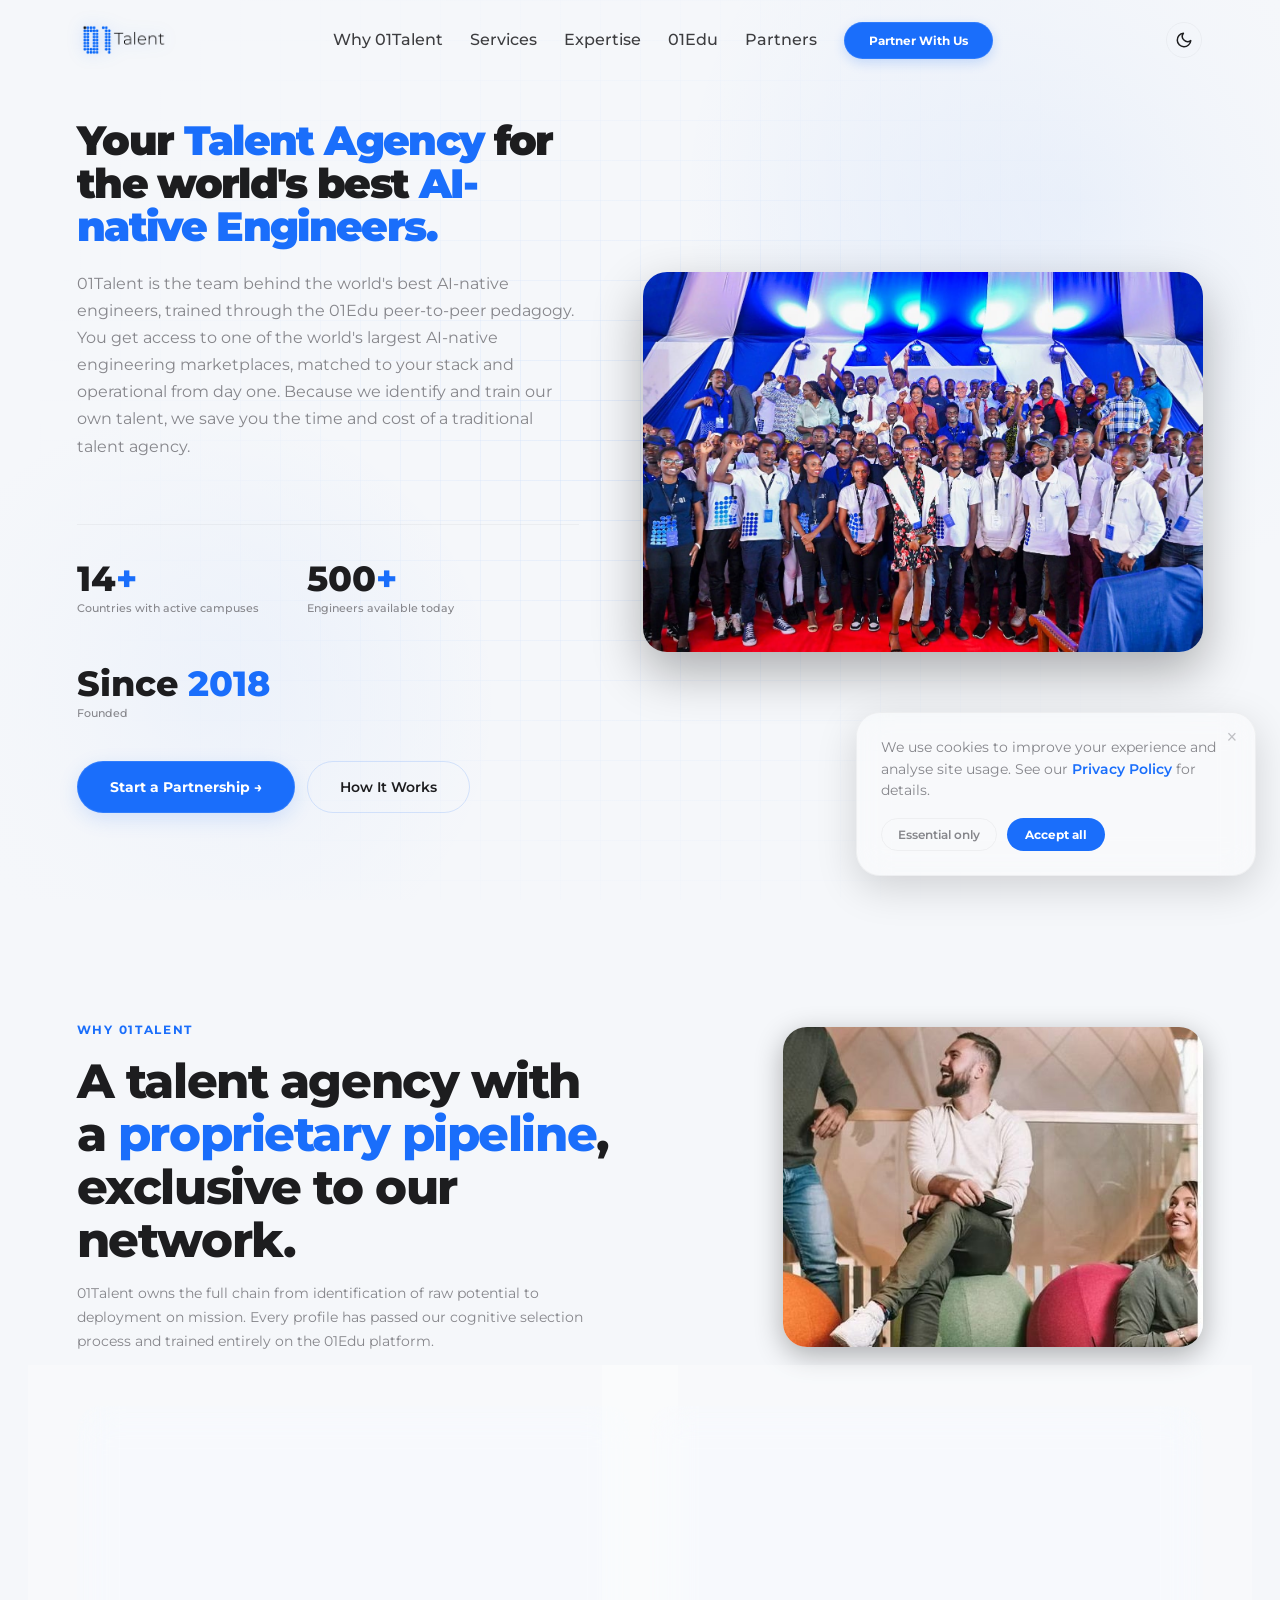
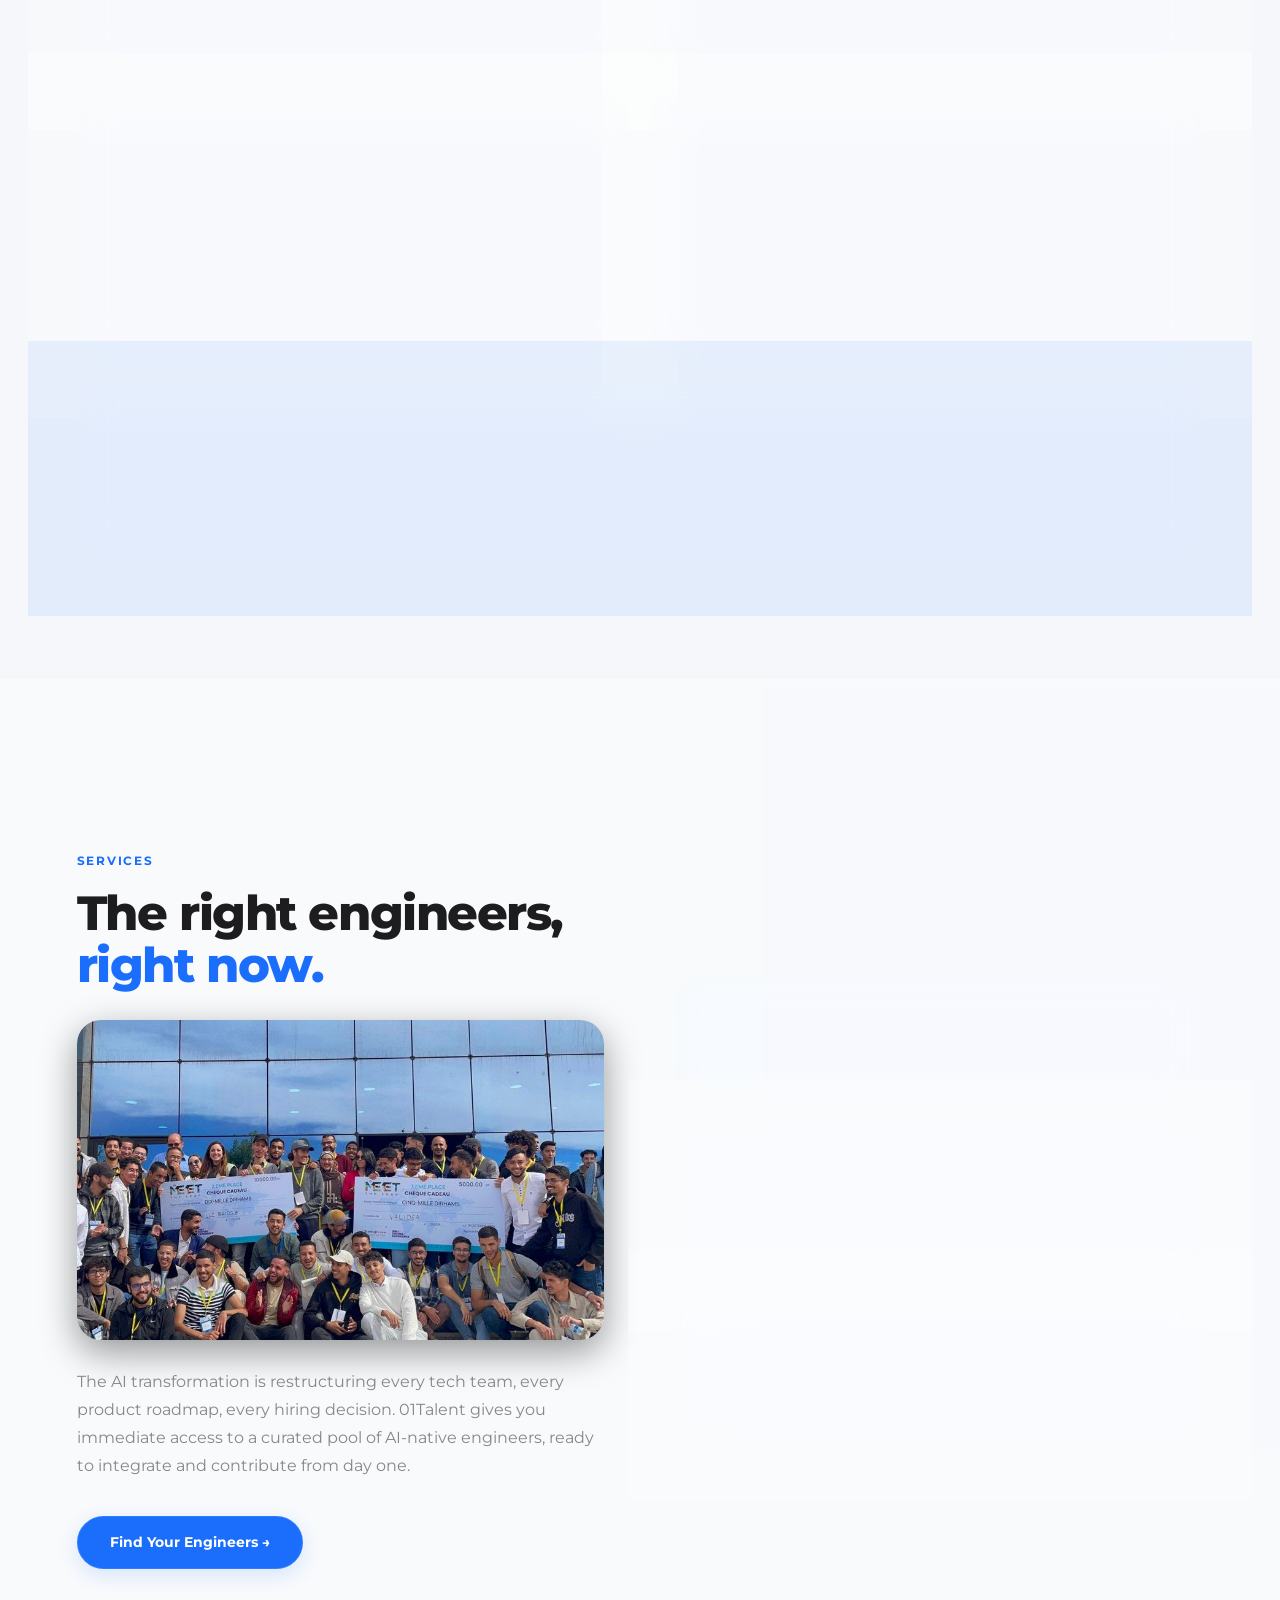
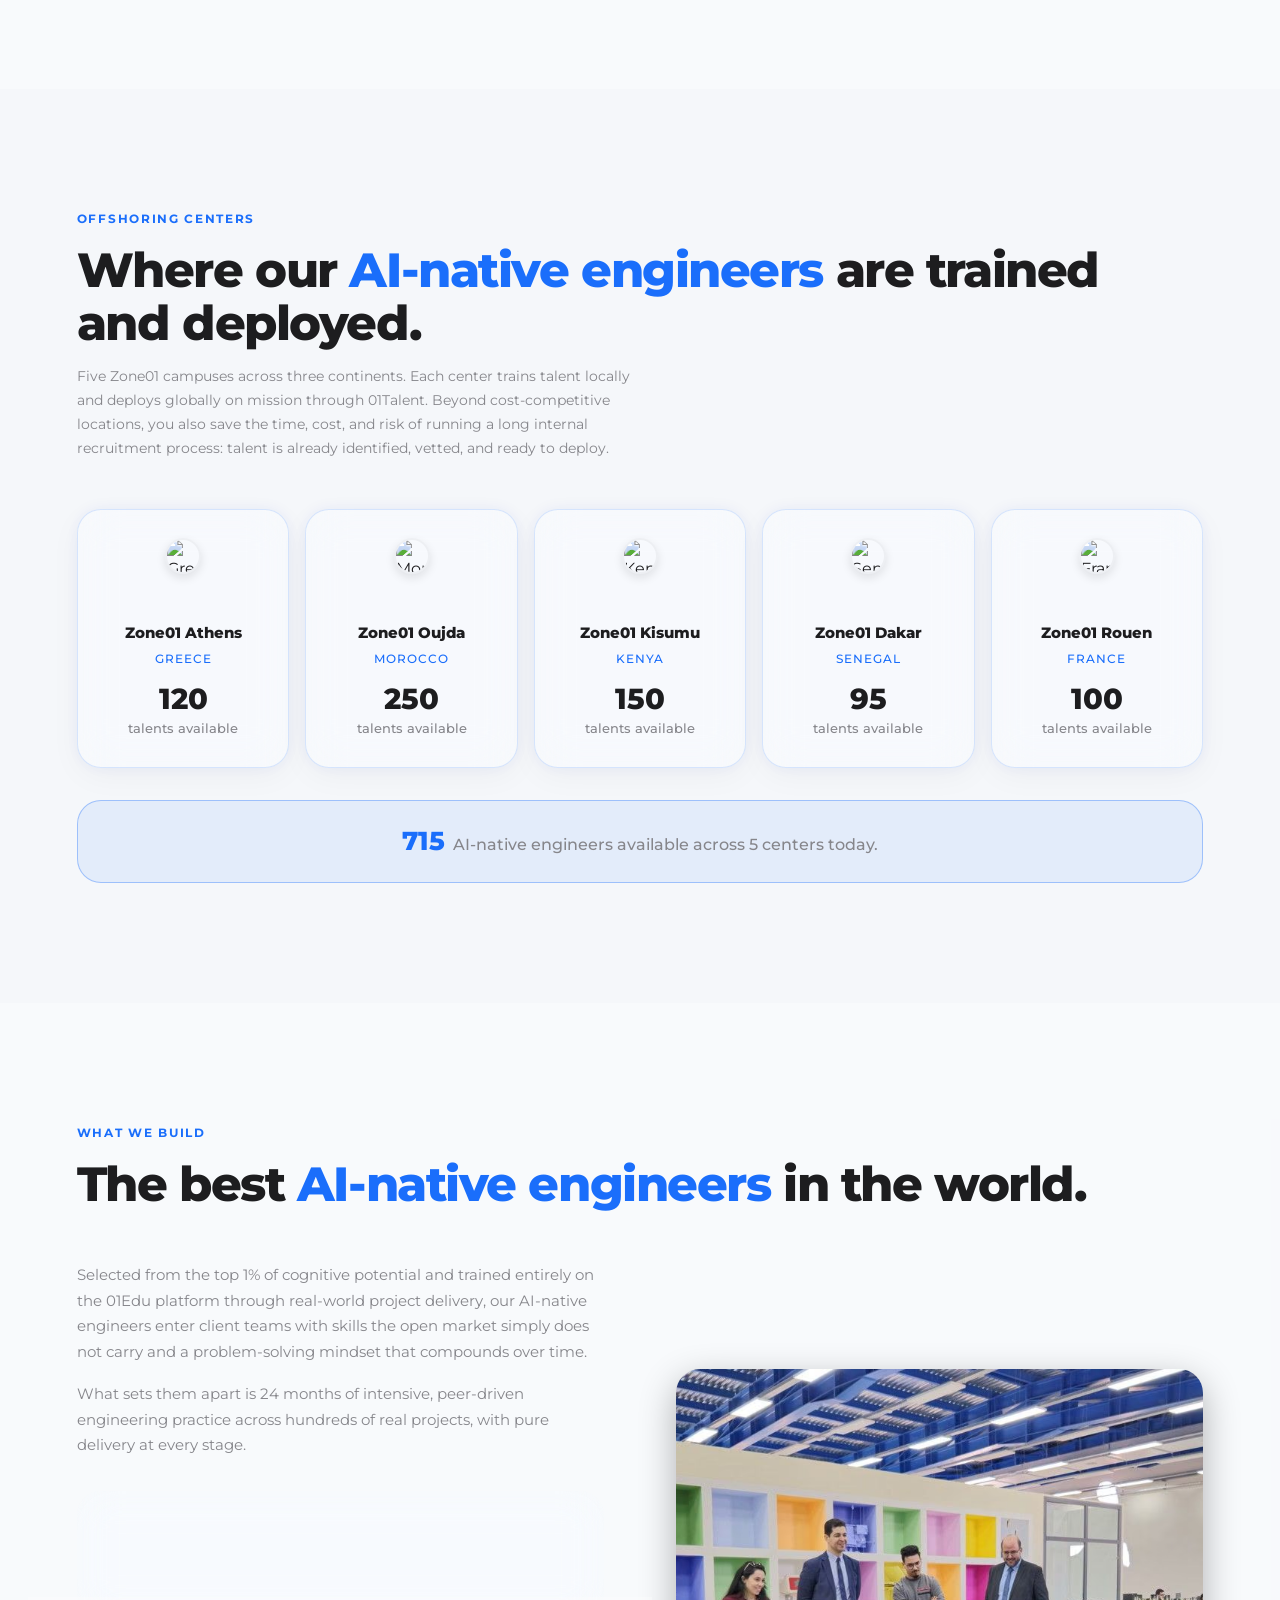
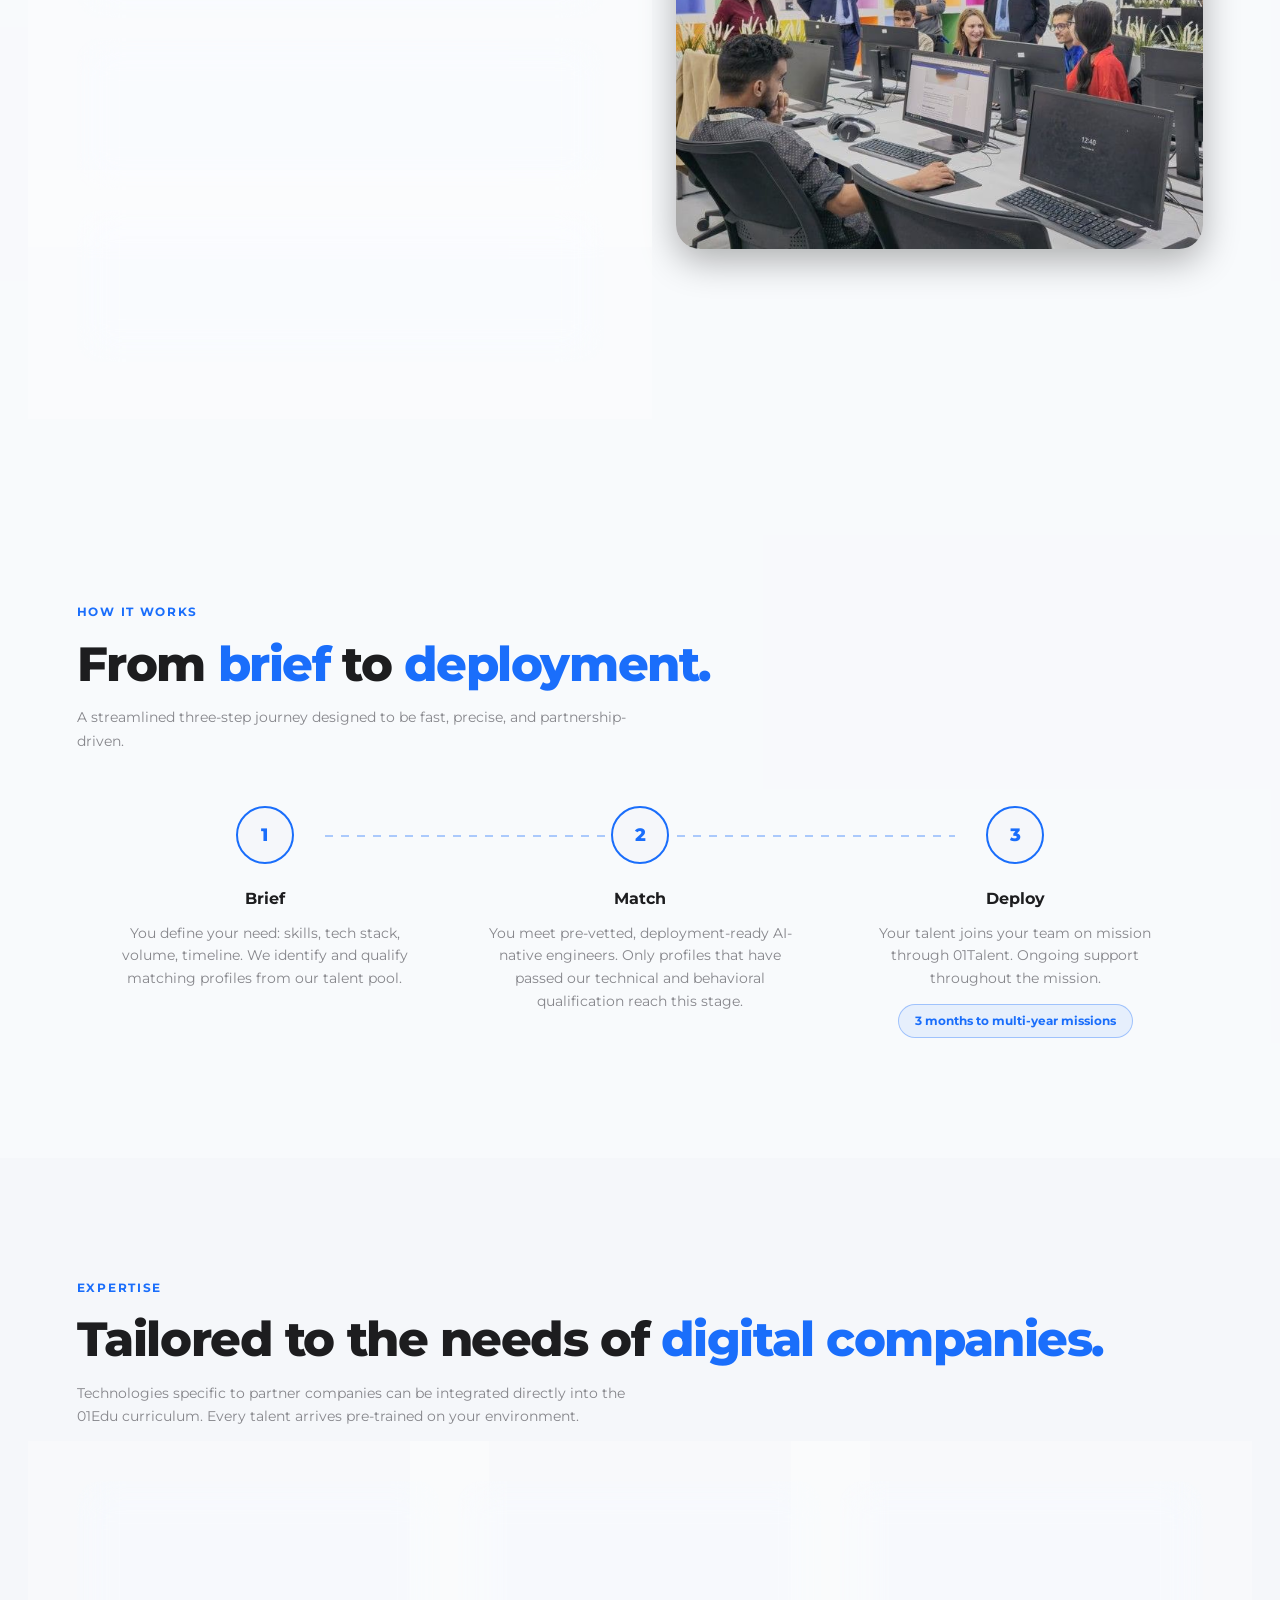
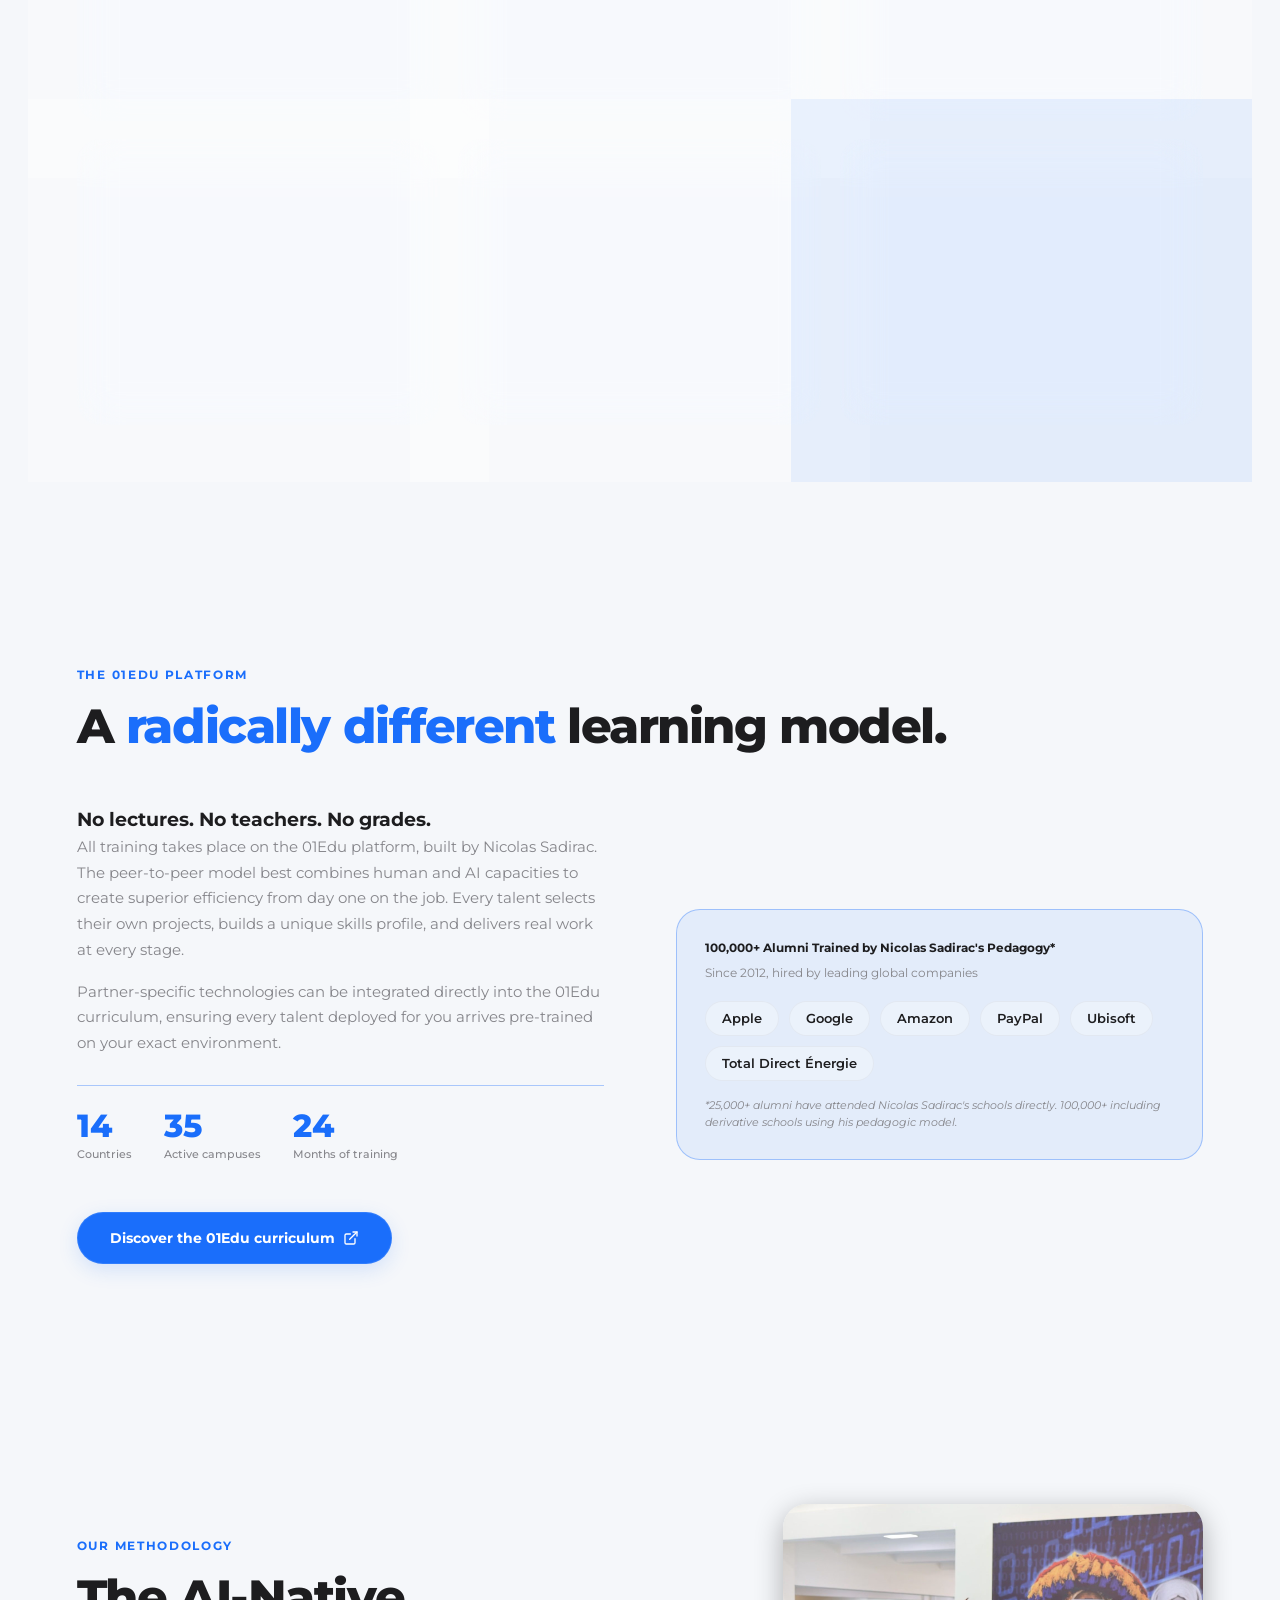
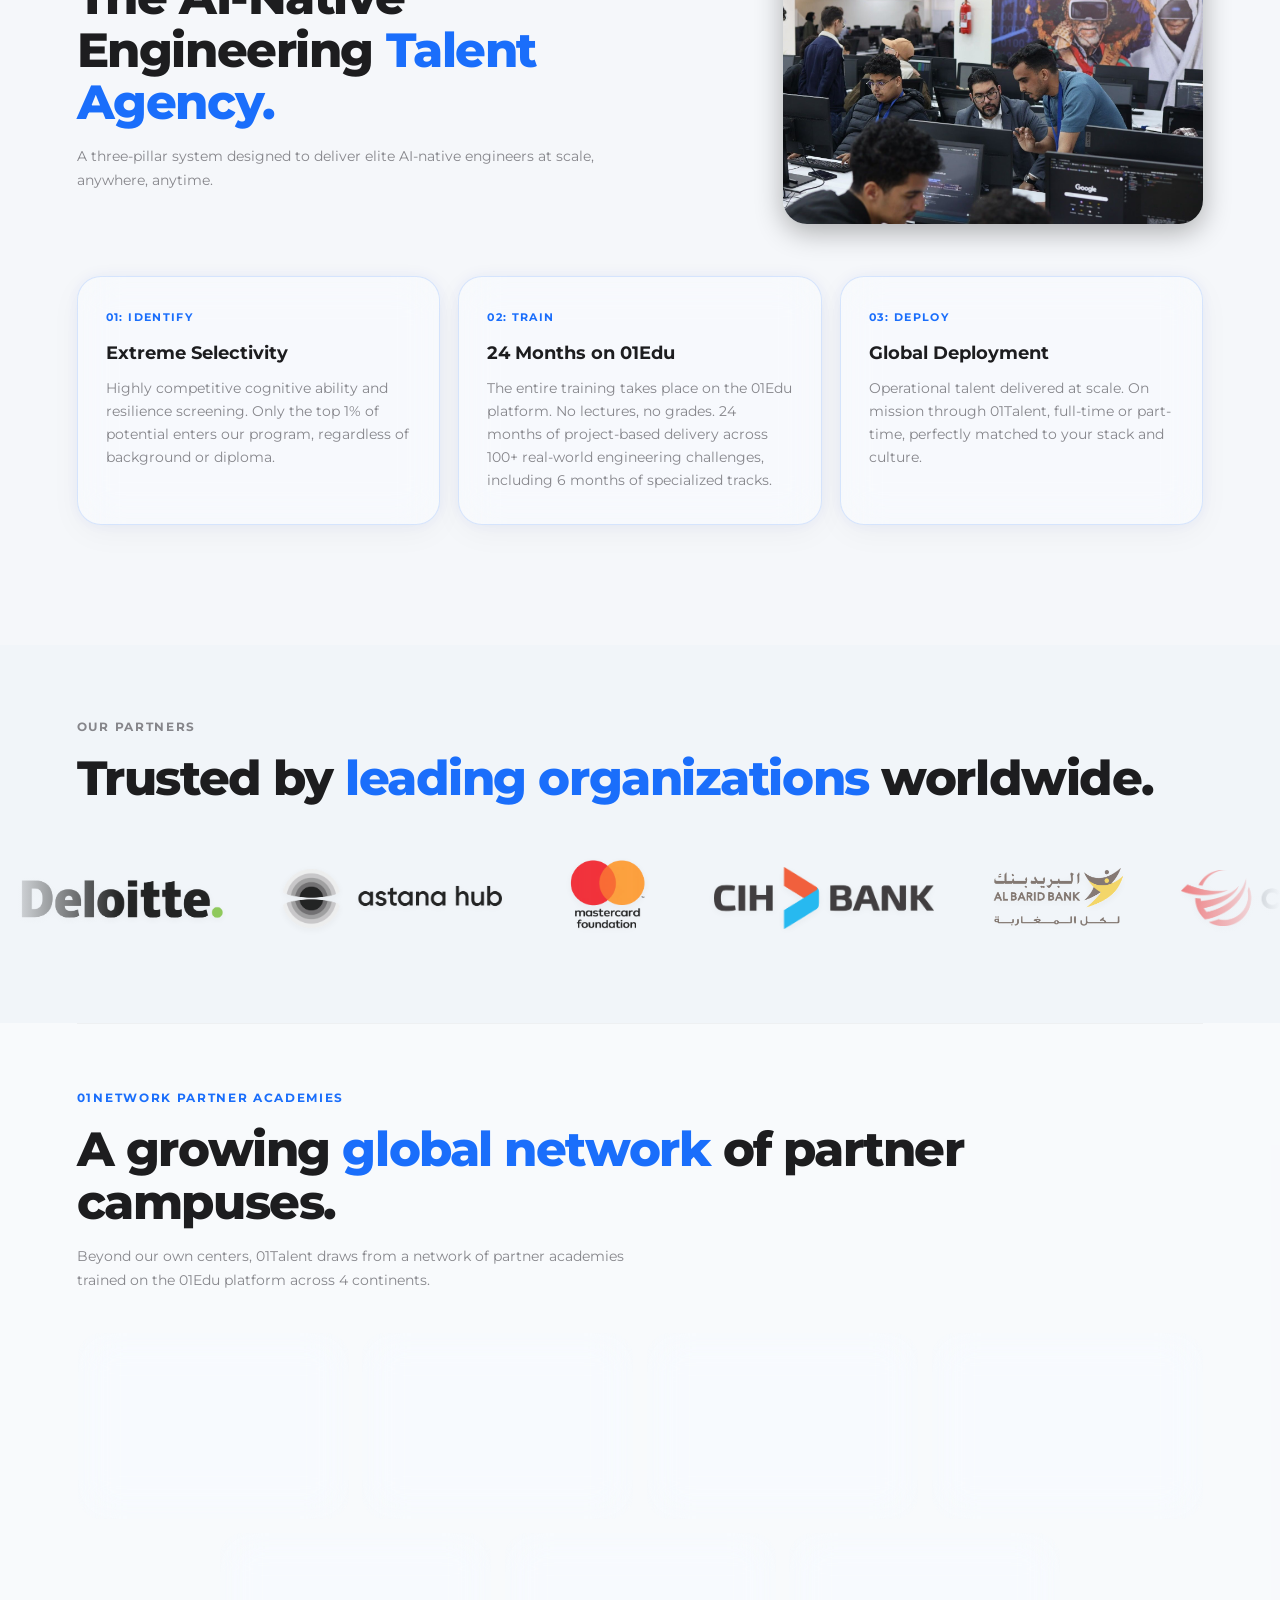
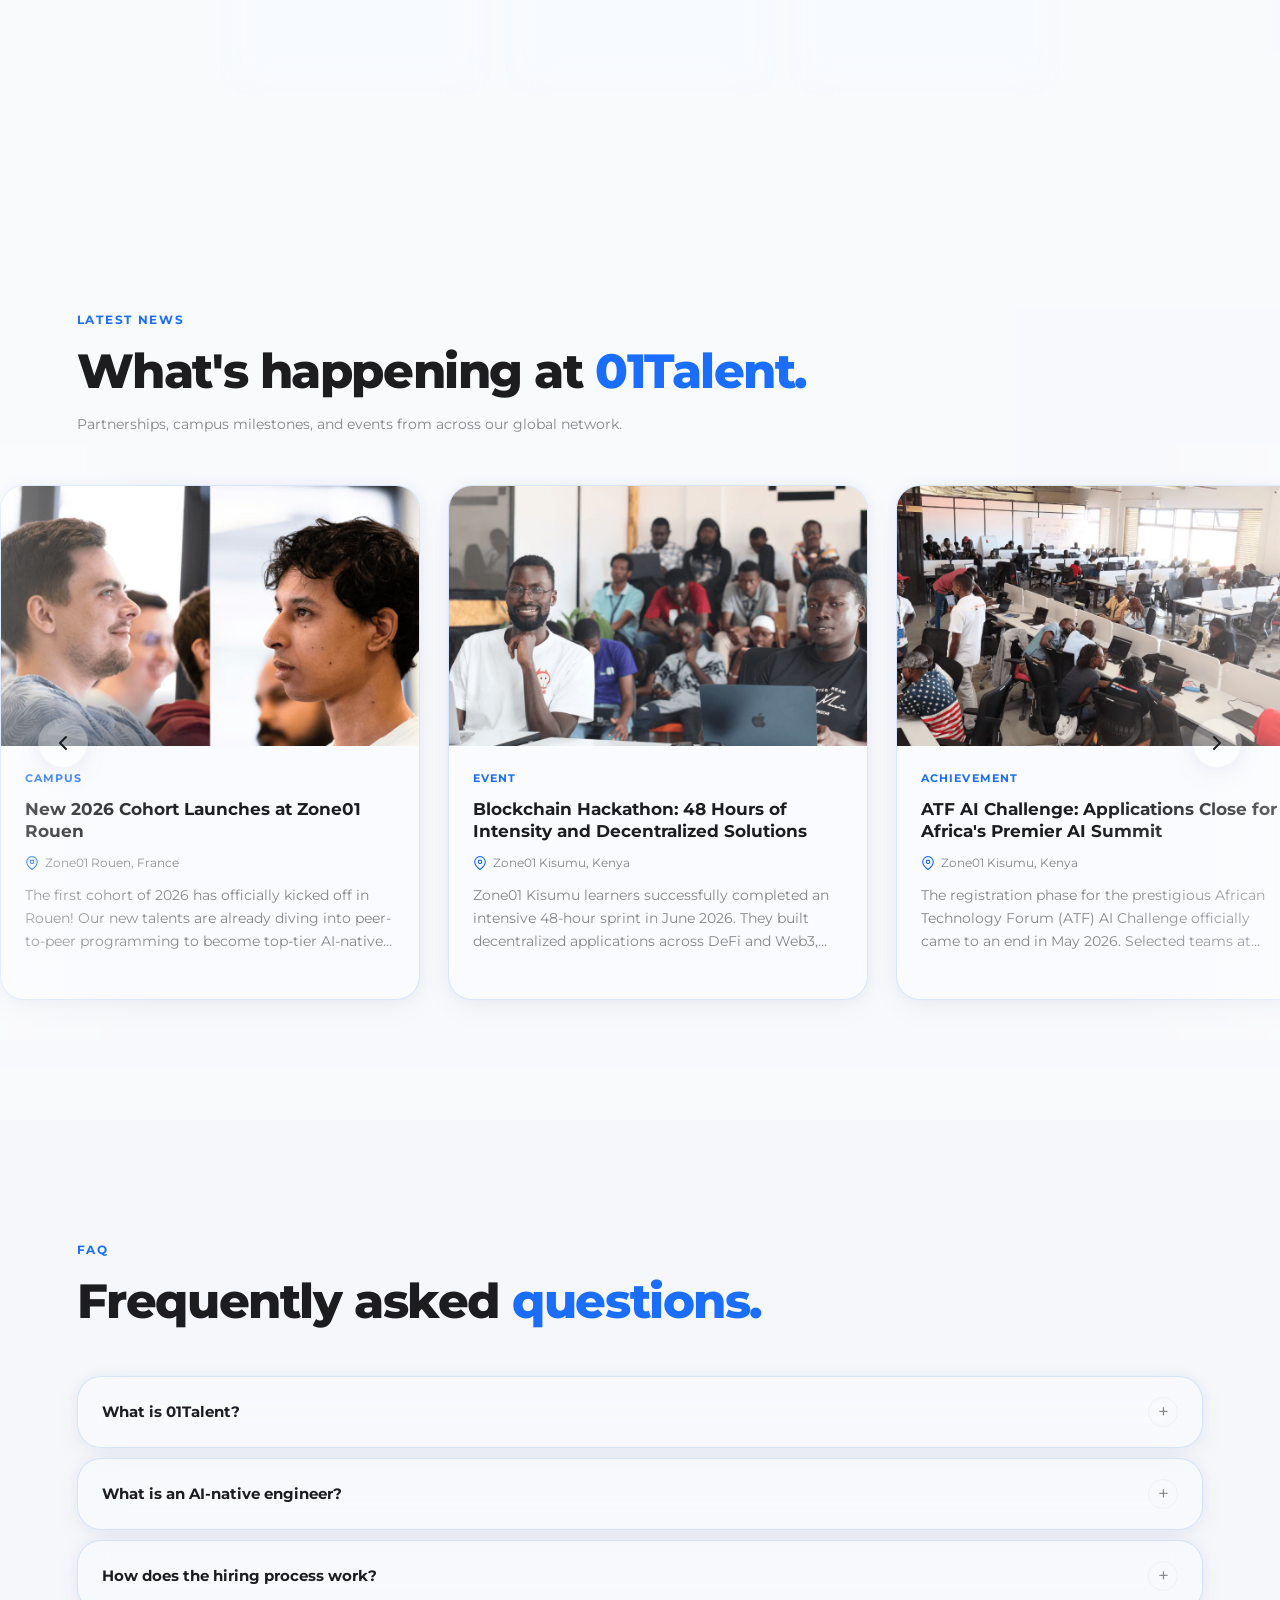
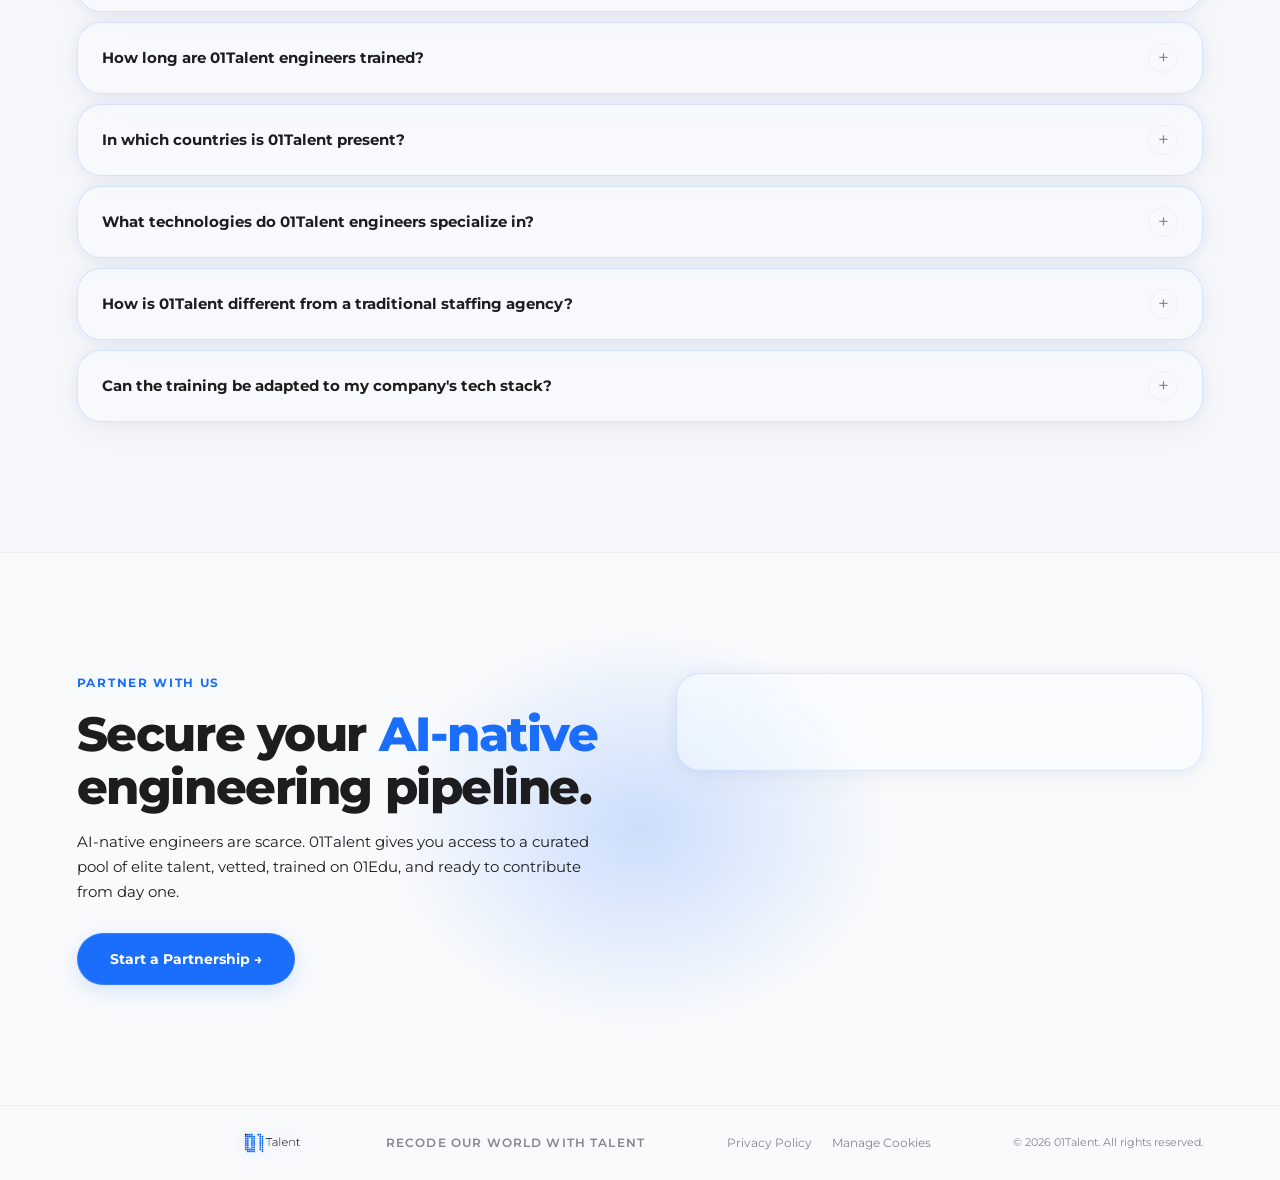
==== commit daf235d6: "fix(codebase): optimise" ====
--- a/index.html
+++ b/index.html
@@ -4,10 +4,10 @@
     <meta charset="UTF-8" />
     <meta name="viewport" content="width=device-width, initial-scale=1.0" />
     <title>01Talent: International AI-Native Engineering Talent Agency</title>
-    <link rel="dns-prefetch" href="https://fonts.googleapis.com" />
-    <link rel="dns-prefetch" href="https://fonts.gstatic.com" />
-    <link rel="dns-prefetch" href="https://cdn.jsdelivr.net" />
-    <link rel="dns-prefetch" href="https://cdnjs.cloudflare.com" />
+    <link rel="preconnect" href="https://fonts.googleapis.com" />
+    <link rel="preconnect" href="https://fonts.gstatic.com" crossorigin />
+    <link rel="preconnect" href="https://cdn.jsdelivr.net" />
+    <link rel="preconnect" href="https://cdnjs.cloudflare.com" />
 
     <meta
       name="description"
@@ -82,11 +82,18 @@
         }
       }
     </script>
-    <link rel="preconnect" href="https://fonts.googleapis.com" />
     <link
       href="https://fonts.googleapis.com/css2?family=Montserrat:wght@300;400;500;600;700;800;900&display=swap"
       rel="stylesheet"
+      media="print"
+      onload="this.media = 'all'"
     />
+    <noscript>
+      <link
+        href="https://fonts.googleapis.com/css2?family=Montserrat:wght@300;400;500;600;700;800;900&display=swap"
+        rel="stylesheet"
+      />
+    </noscript>
 
     <link rel="stylesheet" href="css/main.css" />
 
@@ -112,12 +119,24 @@
           <picture class="logo-light">
             <source srcset="images/logo.avif" type="image/avif" />
             <source srcset="images/logo.webp" type="image/webp" />
-            <img src="images/logo.png" alt="01Talent" data-no-lightbox />
+            <img
+              src="images/logo.png"
+              alt="01Talent"
+              data-no-lightbox
+              width="150"
+              height="38"
+            />
           </picture>
           <picture class="logo-dark">
             <source srcset="images/logo_white.avif" type="image/avif" />
             <source srcset="images/logo_white.webp" type="image/webp" />
-            <img src="images/logo_white.png" alt="01Talent" data-no-lightbox />
+            <img
+              src="images/logo_white.png"
+              alt="01Talent"
+              data-no-lightbox
+              width="150"
+              height="38"
+            />
           </picture>
         </a>
       </div>
@@ -189,6 +208,7 @@
     <section id="hero">
       <div class="hero-grid"></div>
       <div class="hero-blob"></div>
+      <div class="hero-blob-2"></div>
       <div class="hero-inner">
         <div class="hero-text">
           <h1 class="marketplace-headline">
@@ -202,6 +222,9 @@
               <img
                 src="images/hero-kisumu.jpg"
                 alt="Zone01 Kisumu cohort of AI-native engineers"
+                width="800"
+                height="533"
+                fetchpriority="high"
               />
             </picture>
           </div>
@@ -239,6 +262,9 @@
             <img
               src="images/hero-kisumu.jpg"
               alt="Zone01 Kisumu cohort of AI-native engineers"
+              width="800"
+              height="533"
+              fetchpriority="high"
             />
           </picture>
         </div>
@@ -262,7 +288,13 @@
         <picture>
           <source srcset="images/team-photo.avif" type="image/avif" />
           <source srcset="images/team-photo.webp" type="image/webp" />
-          <img src="images/team-photo.jpg" alt="01Talent Team" />
+          <img
+            src="images/team-photo.jpg"
+            alt="01Talent Team"
+            loading="lazy"
+            width="800"
+            height="600"
+          />
         </picture>
       </div>
       <div class="why-grid reveal">
@@ -331,6 +363,8 @@
               src="images/hackathon-oujda.jpg"
               alt="Zone01 Oujda engineers at Meet the Lead hackathon"
               loading="lazy"
+              width="800"
+              height="600"
             />
           </picture>
           <p class="hire-lead">
@@ -396,6 +430,9 @@
               src="https://cdnjs.cloudflare.com/ajax/libs/flag-icons/6.6.6/flags/4x3/gr.svg"
               alt="Greece flag"
               class="modern-flag"
+              loading="lazy"
+              width="36"
+              height="36"
             />
           </div>
           <div class="center-name">Zone01 Athens</div>
@@ -408,6 +445,9 @@
               src="https://cdnjs.cloudflare.com/ajax/libs/flag-icons/6.6.6/flags/4x3/ma.svg"
               alt="Morocco flag"
               class="modern-flag"
+              loading="lazy"
+              width="36"
+              height="36"
             />
           </div>
           <div class="center-name">Zone01 Oujda</div>
@@ -420,6 +460,9 @@
               src="https://cdnjs.cloudflare.com/ajax/libs/flag-icons/6.6.6/flags/4x3/ke.svg"
               alt="Kenya flag"
               class="modern-flag"
+              loading="lazy"
+              width="36"
+              height="36"
             />
           </div>
           <div class="center-name">Zone01 Kisumu</div>
@@ -432,6 +475,9 @@
               src="https://cdnjs.cloudflare.com/ajax/libs/flag-icons/6.6.6/flags/4x3/sn.svg"
               alt="Senegal flag"
               class="modern-flag"
+              loading="lazy"
+              width="36"
+              height="36"
             />
           </div>
           <div class="center-name">Zone01 Dakar</div>
@@ -444,6 +490,9 @@
               src="https://cdnjs.cloudflare.com/ajax/libs/flag-icons/6.6.6/flags/4x3/fr.svg"
               alt="France flag"
               class="modern-flag"
+              loading="lazy"
+              width="36"
+              height="36"
             />
           </div>
           <div class="center-name">Zone01 Rouen</div>
@@ -467,6 +516,8 @@
             src="images/student-platform.jpg"
             alt="AI-native software engineer trained on 01Edu platform"
             loading="lazy"
+            width="800"
+            height="600"
           />
         </picture>
       </div>
@@ -521,6 +572,8 @@
               class="build-img"
               alt="AI-native software engineer trained on 01Edu platform"
               loading="lazy"
+              width="800"
+              height="600"
             />
           </picture>
         </div>
@@ -727,6 +780,8 @@
             class="methodology-img"
             alt="Peer-to-peer learning model at 01Edu campus"
             loading="lazy"
+            width="800"
+            height="600"
           />
         </picture>
       </div>
@@ -784,6 +839,9 @@
                 src="images/partners/partner-deloitte.png"
                 alt="Deloitte"
                 title="Deloitte"
+                loading="lazy"
+                width="160"
+                height="60"
               />
             </picture>
           </div>
@@ -801,6 +859,9 @@
                 src="images/partners/partner-horizont.png"
                 alt="Horizont"
                 title="Horizont"
+                loading="lazy"
+                width="160"
+                height="60"
               />
             </picture>
           </div>
@@ -818,6 +879,9 @@
                 src="images/partners/partner-mastercard-foundation.png"
                 alt="Mastercard Foundation"
                 title="Mastercard Foundation"
+                loading="lazy"
+                width="160"
+                height="60"
               />
             </picture>
           </div>
@@ -835,6 +899,9 @@
                 src="images/partners/partner-cih-bank.png"
                 alt="CIH Bank"
                 title="CIH Bank"
+                loading="lazy"
+                width="160"
+                height="60"
               />
             </picture>
           </div>
@@ -852,6 +919,9 @@
                 src="images/partners/partner-al-barid-bank.png"
                 alt="Al Barid Bank"
                 title="Al Barid Bank"
+                loading="lazy"
+                width="160"
+                height="60"
               />
             </picture>
           </div>
@@ -869,6 +939,9 @@
                 src="images/partners/partner-cleyrop.png"
                 alt="Cleyrop"
                 title="Cleyrop"
+                loading="lazy"
+                width="160"
+                height="60"
               />
             </picture>
           </div>
@@ -886,6 +959,9 @@
                 src="images/partners/partner-lakehub.png"
                 alt="LakeHub"
                 title="LakeHub"
+                loading="lazy"
+                width="160"
+                height="60"
               />
             </picture>
           </div>
@@ -903,6 +979,9 @@
                 src="images/partners/partner-credit-agricole.png"
                 alt="Crédit Agricole"
                 title="Crédit Agricole"
+                loading="lazy"
+                width="160"
+                height="60"
               />
             </picture>
           </div>
@@ -920,6 +999,9 @@
                 src="images/partners/partner-future-africa.png"
                 alt="Future Africa"
                 title="Future Africa"
+                loading="lazy"
+                width="160"
+                height="60"
               />
             </picture>
           </div>
@@ -937,6 +1019,9 @@
                 src="images/partners/partner-smart-africa.png"
                 alt="Smart Africa"
                 title="Smart Africa"
+                loading="lazy"
+                width="160"
+                height="60"
               />
             </picture>
           </div>
@@ -954,6 +1039,9 @@
                 src="images/partners/partner-royaume-du-maroc.png"
                 alt="Royaume du Maroc"
                 title="Royaume du Maroc"
+                loading="lazy"
+                width="160"
+                height="60"
               />
             </picture>
           </div>
@@ -971,6 +1059,9 @@
                 src="images/partners/partner-council-of-governors-kenya.png"
                 alt="Council of Governors"
                 title="Council of Governors"
+                loading="lazy"
+                width="160"
+                height="60"
               />
             </picture>
           </div>
@@ -988,6 +1079,9 @@
                 src="images/partners/partner-region-de-loriental.png"
                 alt="Région de l'Oriental"
                 title="Région de l'Oriental"
+                loading="lazy"
+                width="160"
+                height="60"
               />
             </picture>
           </div>
@@ -1005,6 +1099,9 @@
                 src="images/partners/partner-ddf.png"
                 alt="DDF"
                 title="DDF"
+                loading="lazy"
+                width="160"
+                height="60"
               />
             </picture>
           </div>
@@ -1022,6 +1119,9 @@
                 src="images/partners/partner-founders-forum.png"
                 alt="Founders Forum"
                 title="Founders Forum"
+                loading="lazy"
+                width="160"
+                height="60"
               />
             </picture>
           </div>
@@ -1039,6 +1139,9 @@
                 src="images/partners/partner-cccg.png"
                 alt="CGLU Africa"
                 title="CGLU Africa"
+                loading="lazy"
+                width="160"
+                height="60"
               />
             </picture>
           </div>
@@ -1334,6 +1437,9 @@
                 src="https://cdnjs.cloudflare.com/ajax/libs/flag-icons/6.6.6/flags/4x3/bh.svg"
                 alt="Bahrain flag"
                 class="modern-flag"
+                loading="lazy"
+                width="36"
+                height="36"
               />
             </div>
             <div class="academy-name">Reboot01</div>
@@ -1345,6 +1451,9 @@
                 src="https://cdnjs.cloudflare.com/ajax/libs/flag-icons/6.6.6/flags/4x3/ax.svg"
                 alt="Åland flag"
                 class="modern-flag"
+                loading="lazy"
+                width="36"
+                height="36"
               />
             </div>
             <div class="academy-name">grit:lab</div>
@@ -1357,6 +1466,9 @@
                 src="https://cdnjs.cloudflare.com/ajax/libs/flag-icons/6.6.6/flags/4x3/gb.svg"
                 alt="United Kingdom flag"
                 class="modern-flag"
+                loading="lazy"
+                width="36"
+                height="36"
               />
             </div>
             <div class="academy-name">01Founders</div>
@@ -1368,6 +1480,9 @@
                 src="https://cdnjs.cloudflare.com/ajax/libs/flag-icons/6.6.6/flags/4x3/eg.svg"
                 alt="Egypt flag"
                 class="modern-flag"
+                loading="lazy"
+                width="36"
+                height="36"
               />
             </div>
             <div class="academy-name">NextEra</div>
@@ -1379,6 +1494,9 @@
                 src="https://cdnjs.cloudflare.com/ajax/libs/flag-icons/6.6.6/flags/4x3/ng.svg"
                 alt="Nigeria flag"
                 class="modern-flag"
+                loading="lazy"
+                width="36"
+                height="36"
               />
             </div>
             <div class="academy-name">Learn2Earn</div>
@@ -1390,6 +1508,9 @@
                 src="https://cdnjs.cloudflare.com/ajax/libs/flag-icons/6.6.6/flags/4x3/kz.svg"
                 alt="Kazakhstan flag"
                 class="modern-flag"
+                loading="lazy"
+                width="36"
+                height="36"
               />
             </div>
             <div class="academy-name">Tomorrow School</div>
@@ -1402,6 +1523,9 @@
                 src="https://cdnjs.cloudflare.com/ajax/libs/flag-icons/6.6.6/flags/4x3/fr.svg"
                 alt="France flag"
                 class="modern-flag"
+                loading="lazy"
+                width="36"
+                height="36"
               />
             </div>
             <div class="academy-name">Ynov</div>
@@ -1419,7 +1543,20 @@
         network.
       </p>
       <div class="news-carousel reveal">
-        <button class="news-nav-btn prev">&#8592;</button>
+        <button class="news-nav-btn prev">
+          <svg
+            width="24"
+            height="24"
+            viewBox="0 0 24 24"
+            fill="none"
+            stroke="currentColor"
+            stroke-width="2"
+            stroke-linecap="round"
+            stroke-linejoin="round"
+          >
+            <path d="M15 18l-6-6 6-6" />
+          </svg>
+        </button>
         <div class="news-track-outer">
           <div class="news-track" id="newsTrack">
             <div class="news-card">
@@ -1437,6 +1574,8 @@
                   loading="lazy"
                   src="images/news/news-rouen-cohort.png"
                   alt="New 2026 Cohort Launches at Zone01 Rouen"
+                  width="420"
+                  height="260"
                 />
               </picture>
               <div class="news-card-body">
@@ -1486,6 +1625,8 @@
                   loading="lazy"
                   src="images/news/news-blockchain-hackathon.png"
                   alt="Blockchain Hackathon: 48 Hours of Intensity and Decentralized Solutions"
+                  width="420"
+                  height="260"
                 />
               </picture>
               <div class="news-card-body">
@@ -1536,6 +1677,8 @@
                   loading="lazy"
                   src="images/news/news-atf-ai-challenge.png"
                   alt="ATF AI Challenge: Applications Close for Africa's Premier AI Summit"
+                  width="420"
+                  height="260"
                 />
               </picture>
               <div class="news-card-body">
@@ -1586,6 +1729,8 @@
                   loading="lazy"
                   src="images/news/news-panathenea-hackathon.png"
                   alt="Florent x Panathenea Festival: The Biggest AI Hackathon in Athens is Announced!"
+                  width="420"
+                  height="260"
                 />
               </picture>
               <div class="news-card-body">
@@ -1636,6 +1781,8 @@
                   loading="lazy"
                   src="images/news/news-tomorrow-school.png"
                   alt="From Idea to Working AI Bot in a Day"
+                  width="420"
+                  height="260"
                 />
               </picture>
               <div class="news-card-body">
@@ -1685,6 +1832,8 @@
                   loading="lazy"
                   src="images/news/news-founder-series.png"
                   alt="Founder Series London: Connecting Tomorrow's Tech Leaders with Tech Visionaries"
+                  width="420"
+                  height="260"
                 />
               </picture>
               <div class="news-card-body">
@@ -1722,7 +1871,20 @@
             </div>
           </div>
         </div>
-        <button class="news-nav-btn next">&#8594;</button>
+        <button class="news-nav-btn next">
+          <svg
+            width="24"
+            height="24"
+            viewBox="0 0 24 24"
+            fill="none"
+            stroke="currentColor"
+            stroke-width="2"
+            stroke-linecap="round"
+            stroke-linejoin="round"
+          >
+            <path d="M9 18l6-6-6-6" />
+          </svg>
+        </button>
       </div>
     </section>
 
@@ -1889,12 +2051,26 @@
       <picture class="logo-light">
         <source srcset="images/logo.avif" type="image/avif" />
         <source srcset="images/logo.webp" type="image/webp" />
-        <img src="images/logo.png" alt="01Talent" data-no-lightbox />
+        <img
+          src="images/logo.png"
+          alt="01Talent"
+          data-no-lightbox
+          loading="lazy"
+          width="103"
+          height="26"
+        />
       </picture>
       <picture class="logo-dark">
         <source srcset="images/logo_white.avif" type="image/avif" />
         <source srcset="images/logo_white.webp" type="image/webp" />
-        <img src="images/logo_white.png" alt="01Talent" data-no-lightbox />
+        <img
+          src="images/logo_white.png"
+          alt="01Talent"
+          data-no-lightbox
+          loading="lazy"
+          width="103"
+          height="26"
+        />
       </picture>
       <div class="footer-tagline">Recode Our World With Talent</div>
       <div class="footer-links-wrap">
--- a/css/main.css
+++ b/css/main.css
@@ -20,26 +20,51 @@
   --blue: #1a6efb;
   --blue-light: #4a8ff5;
   --blue-faint: rgba(26, 110, 251, 0.08);
-  --blue-border: rgba(26, 110, 251, 0.2);
-  --transition: 0.3s ease-in-out;
-  --radius-card: 12px;
+  --blue-border: rgba(26, 110, 251, 0.35);
+  --transition-func: cubic-bezier(0.4, 0, 0.2, 1);
+  --transition: 0.3s var(--transition-func);
+  --radius-card: 24px;
   --radius-btn: 100px;
-  --glass-blur: blur(12px);
+  --glass-blur: blur(20px) saturate(180%);
+
+  /* Spacing */
+  --space-section: 120px;
+  --space-xs: 8px;
+  --space-sm: 16px;
+  --space-md: 24px;
+  --space-lg: 32px;
+  --space-xl: 48px;
+  --container-max: 1440px;
+
+  /* Typography Scale */
+  --font-xs: 0.75rem;
+  --font-sm: 0.875rem;
+  --font-base: 1rem;
+  --font-md: 1.125rem;
+  --font-lg: 1.25rem;
+  --font-xl: 1.5rem;
+  --font-2xl: clamp(1.5rem, 4vw, 2.25rem);
+  --font-3xl: clamp(2rem, 5vw, 3rem);
+  --font-hero: clamp(2.25rem, 6vw, 4rem);
 
   /* Light Theme (Default) */
-  --bg: #f8fafc;
-  --bg2: rgba(255, 255, 255, 0.7);
+  --bg: #f5f7fa;
+  --bg2: rgba(255, 255, 255, 0.3);
   --bg3: #f1f5f9;
-  --border: rgba(0, 0, 0, 0.08);
-  --text: #0f172a;
-  --muted: #64748b;
-  --nav-bg: rgba(248, 250, 252, 0.75);
-  --card-bg: rgba(255, 255, 255, 0.7);
+  --border: rgba(0, 0, 0, 0.04);
+  --border-glass: rgba(26, 110, 251, 0.15);
+  --text: #1d1d1f;
+  --muted: #86868b;
+  --nav-bg: rgba(255, 255, 255, 0.7);
+  --card-bg: rgba(255, 255, 255, 0.3);
+  --form-bg: rgba(255, 255, 255, 0.4);
   --btn-text: #ffffff;
 
   /* Shadows */
-  --shadow: 0 4px 20px rgba(0, 0, 0, 0.05);
-  --shadow-hover: 0 12px 30px rgba(0, 0, 0, 0.08);
+  --shadow: 0 8px 32px rgba(0, 0, 0, 0.04), 0 0 16px rgba(26, 110, 251, 0.06);
+  --shadow-hover:
+    0 20px 48px rgba(0, 0, 0, 0.08), 0 0 24px rgba(26, 110, 251, 0.15);
+  --shadow-glow: 0 0 20px rgba(26, 110, 251, 0.3);
 
   /* Logo filter variables */
   --logo-glow: drop-shadow(0 2px 4px rgba(0, 0, 0, 0.05));
@@ -49,20 +74,23 @@
 /* Dark Theme */
 [data-theme="dark"] {
   --bg: #0b0f1a;
-  --bg2: rgba(20, 26, 43, 0.7);
-  --bg3: #1a233b;
-  --border: rgba(255, 255, 255, 0.12);
+  --bg2: #141a2b;
+  --bg3: #1a2236;
+  --border: rgba(255, 255, 255, 0.08);
+  --border-glass: rgba(26, 110, 251, 0.25);
   --text: #ffffff;
   --muted: #b0bfc1;
   --nav-bg: rgba(11, 15, 26, 0.85);
-  --card-bg: rgba(26, 35, 59, 0.7);
+  --card-bg: rgba(20, 26, 43, 0.6);
+  --form-bg: rgba(150, 200, 255, 0.45);
   --btn-text: #ffffff;
 
-  /* Dark mode shadows & logo glow */
-  --shadow: 0 8px 30px rgba(0, 0, 0, 0.25);
-  --shadow-hover: 0 16px 40px rgba(0, 0, 0, 0.35);
-  --logo-glow: drop-shadow(0 0 2px rgba(255, 255, 255, 0.3));
-  --logo-glow-hover: drop-shadow(0 0 8px rgba(255, 255, 255, 0.3));
+  /* Dark mode shadows */
+  --shadow: 0 12px 40px rgba(0, 0, 0, 0.4), 0 0 16px rgba(26, 110, 251, 0.12);
+  --shadow-hover:
+    0 24px 60px rgba(0, 0, 0, 0.5), 0 0 25px rgba(26, 110, 251, 0.25);
+  --logo-glow: drop-shadow(0 0 4px rgba(255, 255, 255, 0.3));
+  --logo-glow-hover: drop-shadow(0 0 10px rgba(255, 255, 255, 0.5));
 }
 
 body {
@@ -92,8 +120,10 @@
 }
 
 /* ==========================================================================
-   NAVIGATION
+   NAVIGATION (Dynamic Scroll States)
    ========================================================================== */
+
+/* State 1: At Top of Page (Full Width, Transparent) */
 nav {
   position: fixed;
   top: 0;
@@ -101,17 +131,33 @@
   right: 0;
   z-index: 100;
   padding: 0 6vw;
-  height: 68px;
+  height: 80px;
   display: flex;
   align-items: center;
   justify-content: space-between;
+  background: transparent;
+  backdrop-filter: none;
+  -webkit-backdrop-filter: none;
+  border: 1px solid transparent;
+  border-radius: 0;
+  transition: all 0.4s cubic-bezier(0.4, 0, 0.2, 1);
+}
+
+/* State 2: Scrolled (Floating Pill) */
+nav.nav-scrolled {
+  top: 20px;
+  left: 6vw;
+  right: 6vw;
+  padding: 0 32px;
+  height: 64px;
   background: var(--nav-bg);
-  backdrop-filter: blur(12px);
-  border-bottom: 1px solid var(--border);
-  transition:
-    background-color var(--transition),
-    border-color var(--transition);
-}
+  backdrop-filter: var(--glass-blur);
+  -webkit-backdrop-filter: var(--glass-blur);
+  border-color: var(--border-glass);
+  border-radius: 100px;
+  box-shadow: var(--shadow);
+}
+
 .logo a {
   display: block;
   line-height: 0;
@@ -137,13 +183,19 @@
 }
 nav ul a {
   text-decoration: none;
-  color: var(--muted);
+  color: var(--text);
+  opacity: 0.85; /* Darker than gray but adapts to theme */
   font-size: 0.98rem;
   font-weight: 500;
-  transition: color var(--transition);
+  transition:
+    color var(--transition),
+    text-shadow var(--transition),
+    opacity var(--transition);
 }
 nav ul a:hover {
-  color: var(--text);
+  color: var(--blue);
+  opacity: 1;
+  text-shadow: 0 0 12px rgba(26, 110, 251, 0.4);
 }
 
 /* Theme Toggle */
@@ -157,7 +209,10 @@
   display: flex;
   align-items: center;
   justify-content: center;
-  transition: all var(--transition);
+  transition:
+    background-color var(--transition),
+    border-color var(--transition),
+    color var(--transition);
   margin-left: 10px;
 }
 .theme-toggle:hover {
@@ -189,58 +244,69 @@
 }
 
 .nav-cta {
-  background: var(--blue);
+  background-color: var(--blue);
   color: var(--btn-text) !important;
-  padding: 9px 22px;
+  opacity: 1 !important;
+  text-shadow: none !important;
+  padding: 10px 24px;
   border-radius: var(--radius-btn);
   font-weight: 700 !important;
-  font-size: 0.85rem !important;
-  box-shadow: 0 4px 12px rgba(26, 110, 251, 0.3);
+  font-size: var(--font-xs) !important;
+  box-shadow: 0 4px 12px rgba(26, 110, 251, 0.2);
+  border: 1px solid rgba(255, 255, 255, 0.1);
   transition:
-    background var(--transition),
-    transform 0.2s,
-    box-shadow var(--transition) !important;
+    background-color var(--transition),
+    box-shadow var(--transition),
+    border-color var(--transition);
 }
 .nav-cta:hover {
-  background: var(--blue-light) !important;
-  transform: translateY(-1px);
+  background-color: var(--blue-light) !important;
+  box-shadow: 0 8px 20px rgba(26, 110, 251, 0.3);
 }
 
 /* ==========================================================================
    BUTTONS
    ========================================================================== */
 .btn-primary {
-  background: var(--blue);
+  background-color: var(--blue);
   color: var(--btn-text);
-  padding: 13px 28px;
+  padding: 14px 32px;
   border-radius: var(--radius-btn);
   text-decoration: none;
   font-weight: 700;
-  font-size: 0.9rem;
-  box-shadow: 0 6px 16px rgba(26, 110, 251, 0.25);
-  transition: all var(--transition);
+  font-size: var(--font-sm);
+  box-shadow: 0 6px 20px rgba(26, 110, 251, 0.15);
+  border: 1px solid rgba(255, 255, 255, 0.1);
+  transition:
+    background-color var(--transition),
+    box-shadow var(--transition),
+    border-color var(--transition);
   display: inline-flex;
   align-items: center;
-  gap: 8px;
+  gap: var(--space-xs);
 }
 .btn-primary-inline {
   display: inline-flex;
 }
 .btn-primary:hover {
-  background: var(--blue-light);
-  transform: translateY(-2px);
-  box-shadow: 0 10px 28px rgba(26, 110, 251, 0.35);
+  background-color: var(--blue-light);
+  box-shadow: 0 12px 32px rgba(26, 110, 251, 0.25);
 }
 .btn-ghost {
   background: transparent;
-  border: 1.5px solid var(--border);
-  color: var(--text);
-  padding: 13px 28px;
+  border: 1px solid var(--border-glass);
+  backdrop-filter: var(--glass-blur);
+  -webkit-backdrop-filter: var(--glass-blur);
+  color: var(--text);
+  padding: 14px 32px;
   border-radius: var(--radius-btn);
   text-decoration: none;
-  font-weight: 500;
-  font-size: 0.9rem;
-  transition: all var(--transition);
+  font-weight: 600;
+  font-size: var(--font-sm);
+  transition:
+    background-color var(--transition),
+    border-color var(--transition),
+    color var(--transition);
 }
 .btn-ghost:hover {
   border-color: var(--blue);
@@ -251,18 +317,20 @@
    GLOBAL SECTION TYPOGRAPHY & LAYOUT
    ========================================================================== */
 section {
-  padding: 96px 6vw;
+  padding: var(--space-section) 6vw;
+  max-width: var(--container-max);
+  margin: 0 auto;
 }
 .section-label {
-  font-size: 0.7rem;
+  font-size: var(--font-xs);
   font-weight: 700;
   letter-spacing: 0.14em;
   text-transform: uppercase;
   color: var(--blue);
-  margin-bottom: 12px;
+  margin-bottom: var(--space-sm);
 }
 h2 {
-  font-size: clamp(1.9rem, 3.5vw, 2.8rem);
+  font-size: var(--font-3xl);
   font-weight: 800;
   letter-spacing: -0.03em;
   color: var(--text);
@@ -273,10 +341,10 @@
   color: var(--blue);
 }
 .section-sub {
-  margin-top: 14px;
+  margin-top: var(--space-sm);
   color: var(--muted);
   max-width: min(580px, 100%);
-  font-size: 0.92rem;
+  font-size: var(--font-sm);
   line-height: 1.7;
 }
 .section-sub-no-margin {
@@ -288,9 +356,9 @@
   background: var(--card-bg);
   backdrop-filter: var(--glass-blur);
   -webkit-backdrop-filter: var(--glass-blur);
-  border: 1px solid var(--border);
+  border: 1px solid var(--border-glass);
   border-radius: var(--radius-card);
-  padding: 32px 28px;
+  padding: var(--space-xl);
   transition:
     transform var(--transition),
     box-shadow var(--transition),
@@ -308,14 +376,14 @@
   border-color: var(--blue-border);
 }
 .card-title {
-  font-size: 1rem;
-  font-weight: 700;
-  color: var(--text);
-  margin-bottom: 8px;
+  font-size: var(--font-base);
+  font-weight: 700;
+  color: var(--text);
+  margin-bottom: var(--space-xs);
 }
 .card-desc {
   color: var(--muted);
-  font-size: 0.87rem;
+  font-size: var(--font-sm);
   line-height: 1.65;
 }
 
@@ -352,7 +420,19 @@
   align-items: center;
   position: relative;
   overflow: hidden;
-  background: var(--bg2);
+  background: var(--bg);
+}
+#hero::before {
+  content: "";
+  position: absolute;
+  inset: 0;
+  background: radial-gradient(
+    circle at 50% 50%,
+    transparent 0%,
+    var(--bg) 100%
+  );
+  z-index: 1;
+  pointer-events: none;
 }
 .hero-grid {
   position: absolute;
@@ -363,20 +443,55 @@
     linear-gradient(90deg, var(--blue-border) 1px, transparent 1px);
   background-size: 40px 40px;
   mask-image: radial-gradient(circle at 50% 50%, black, transparent 80%);
-  opacity: 0.4;
+  opacity: 0.25;
 }
 .hero-blob {
   position: absolute;
   pointer-events: none;
-  width: 650px;
-  height: 650px;
+  width: 800px;
+  height: 800px;
   background: radial-gradient(
     circle,
-    rgba(26, 110, 251, 0.08) 0%,
-    transparent 68%
+    rgba(26, 110, 251, 0.15) 0%,
+    transparent 70%
   );
-  top: -80px;
-  right: -80px;
+  top: -200px;
+  right: -200px;
+  animation: blobFloat 20s infinite alternate ease-in-out;
+  z-index: 0;
+}
+.hero-blob-2 {
+  position: absolute;
+  pointer-events: none;
+  width: 600px;
+  height: 600px;
+  background: radial-gradient(
+    circle,
+    rgba(26, 110, 251, 0.1) 0%,
+    transparent 70%
+  );
+  bottom: -100px;
+  left: -100px;
+  animation: blobFloat 25s infinite alternate-reverse ease-in-out;
+  z-index: 0;
+}
+@keyframes blobFloat {
+  0% {
+    transform: translate(0, 0) scale(1) rotate(0deg);
+    border-radius: 60% 40% 30% 70% / 60% 30% 70% 40%;
+  }
+  33% {
+    transform: translate(10%, -10%) scale(1.1) rotate(120deg);
+    border-radius: 30% 60% 70% 40% / 50% 60% 30% 60%;
+  }
+  66% {
+    transform: translate(-5%, 15%) scale(0.9) rotate(240deg);
+    border-radius: 60% 40% 30% 70% / 60% 30% 70% 40%;
+  }
+  100% {
+    transform: translate(0, 0) scale(1) rotate(360deg);
+    border-radius: 60% 40% 30% 70% / 60% 30% 70% 40%;
+  }
 }
 .marketplace-headline {
   font-size: clamp(1.8rem, 3.2vw, 3.6rem);
@@ -561,7 +676,7 @@
   background: var(--card-bg);
   backdrop-filter: var(--glass-blur);
   -webkit-backdrop-filter: var(--glass-blur);
-  border: 1px solid var(--border);
+  border: 1px solid var(--border-glass);
   border-radius: var(--radius-card);
   padding: 24px;
   display: flex;
@@ -569,10 +684,13 @@
   align-items: flex-start;
   transition:
     border-color var(--transition),
-    background-color var(--transition);
+    background-color var(--transition),
+    box-shadow var(--transition);
+  box-shadow: var(--shadow);
 }
 .scenario:hover {
   border-color: var(--blue-border);
+  box-shadow: var(--shadow-hover);
 }
 .scenario-dot {
   width: 10px;
@@ -609,7 +727,7 @@
   background: var(--card-bg);
   backdrop-filter: var(--glass-blur);
   -webkit-backdrop-filter: var(--glass-blur);
-  border: 1px solid var(--border);
+  border: 1px solid var(--border-glass);
   border-radius: var(--radius-card);
   padding: 28px 20px;
   text-align: center;
@@ -646,7 +764,6 @@
 .center-flag {
   margin-bottom: 14px;
 }
-/* Unified modern flag styling replacing twemoji */
 .modern-flag {
   width: 36px;
   height: 36px;
@@ -749,10 +866,11 @@
   background: var(--card-bg);
   backdrop-filter: var(--glass-blur);
   -webkit-backdrop-filter: var(--glass-blur);
-  border: 1px solid var(--border);
+  border: 1px solid var(--border-glass);
   border-radius: var(--radius-card);
   padding: 22px 24px;
   border-left: 3px solid var(--blue);
+  box-shadow: var(--shadow);
 }
 .quality-item strong {
   display: block;
@@ -864,7 +982,7 @@
   background: var(--card-bg);
   backdrop-filter: var(--glass-blur);
   -webkit-backdrop-filter: var(--glass-blur);
-  border: 1px solid var(--border);
+  border: 1px solid var(--border-glass);
   border-radius: var(--radius-card);
   padding: 32px 28px;
   position: relative;
@@ -1087,7 +1205,7 @@
   background: var(--card-bg);
   backdrop-filter: var(--glass-blur);
   -webkit-backdrop-filter: var(--glass-blur);
-  border: 1px solid var(--border);
+  border: 1px solid var(--border-glass);
   border-radius: var(--radius-card);
   padding: 20px 16px;
   text-align: center;
@@ -1127,35 +1245,43 @@
 .news-carousel {
   position: relative;
   margin-top: 48px;
+  margin-left: -6vw;
+  margin-right: -6vw;
 }
 .news-track-outer {
   overflow: hidden;
   position: relative;
-  padding: 40px 10px;
-  margin: -40px -10px;
-}
+  padding: 40px 0;
+  margin: -40px 0;
+}
+.news-track-outer::before,
 .news-track-outer::after {
   content: "";
   position: absolute;
   top: 0;
   bottom: 0;
-  right: 0;
-  width: 120px;
+  width: 15vw;
   z-index: 2;
   pointer-events: none;
-  background: linear-gradient(-90deg, var(--bg2), transparent);
+}
+.news-track-outer::before {
+  left: 0;
+  background: linear-gradient(90deg, var(--bg2) 0%, transparent 100%);
+}
+.news-track-outer::after {
+  right: 0;
+  background: linear-gradient(-90deg, var(--bg2) 0%, transparent 100%);
 }
 .news-track {
   display: flex;
   gap: 28px;
-  /* Transition handled heavily via JS to allow infinite looping */
 }
 .news-card {
   flex: 0 0 420px;
   background: var(--card-bg);
   backdrop-filter: var(--glass-blur);
   -webkit-backdrop-filter: var(--glass-blur);
-  border: 1px solid var(--border);
+  border: 1px solid var(--border-glass);
   border-radius: var(--radius-card);
   overflow: hidden;
   box-shadow: var(--shadow);
@@ -1199,7 +1325,6 @@
   margin-bottom: 10px;
 }
 
-/* Modern Inline SVG Location pin support */
 .news-card-date {
   font-size: 0.75rem;
   color: var(--muted);
@@ -1235,7 +1360,12 @@
   align-items: center;
   justify-content: center;
   cursor: pointer;
-  transition: all var(--transition);
+  transition:
+    background-color var(--transition),
+    border-color var(--transition),
+    color var(--transition),
+    transform var(--transition),
+    box-shadow var(--transition);
   color: var(--text);
   font-size: 1.1rem;
   z-index: 10;
@@ -1249,10 +1379,10 @@
   box-shadow: 0 6px 20px rgba(26, 110, 251, 0.3);
 }
 .news-nav-btn.prev {
-  left: -25px;
+  left: 3vw;
 }
 .news-nav-btn.next {
-  right: -25px;
+  right: 3vw;
 }
 
 /* FAQ */
@@ -1260,7 +1390,7 @@
   margin-top: 48px;
 }
 .faq-item {
-  border: 1px solid var(--border);
+  border: 1px solid var(--border-glass);
   border-radius: var(--radius-card);
   margin-bottom: 10px;
   background: var(--card-bg);
@@ -1270,6 +1400,10 @@
   transition:
     background-color var(--transition),
     border-color var(--transition);
+  box-shadow: var(--shadow);
+}
+.faq-item:hover {
+  border-color: var(--blue-border);
 }
 .faq-q {
   display: flex;
@@ -1357,12 +1491,12 @@
   margin-bottom: 28px;
 }
 .hs-form-wrap {
-  background: var(--card-bg);
+  background: var(--form-bg) !important;
   backdrop-filter: var(--glass-blur);
   -webkit-backdrop-filter: var(--glass-blur);
-  border: 1px solid var(--border);
+  border: 1px solid var(--border-glass) !important;
   border-radius: var(--radius-card);
-  padding: 40px;
+  padding: var(--space-xl);
   box-shadow: var(--shadow);
 }
 .hs-form-wrap .hs-form fieldset {
@@ -1370,21 +1504,24 @@
 }
 .hs-form-wrap .hs-form .hs-input {
   width: 100% !important;
-  background: var(--bg) !important;
+  background: var(--bg3) !important;
   border: 1px solid var(--border) !important;
-  border-radius: var(--radius-card) !important;
+  border-radius: 12px !important;
   padding: 14px 18px !important;
   font-size: 0.95rem !important;
   color: var(--text) !important;
   font-family: "Montserrat", sans-serif !important;
   box-sizing: border-box !important;
-  transition: all 0.3s ease !important;
+  transition:
+    background-color 0.3s ease,
+    border-color 0.3s ease,
+    box-shadow 0.3s ease !important;
 }
 .hs-form-wrap .hs-form .hs-input:focus {
   background: var(--bg) !important;
   border-color: var(--blue) !important;
   outline: none !important;
-  box-shadow: 0 0 0 4px var(--blue-faint) !important;
+  box-shadow: 0 0 0 4px rgba(26, 110, 251, 0.15) !important;
 }
 .hs-form-wrap .hs-form label {
   font-size: 0.75rem;
@@ -1395,15 +1532,16 @@
   display: block;
   margin-bottom: 8px;
   text-shadow: none !important;
+  opacity: 0.9;
 }
 .hs-form-wrap .hs-form .hs-form-field {
   margin-bottom: 14px;
 }
 .hs-form-wrap .hs-form .hs-button {
-  background: var(--blue);
-  color: var(--btn-text);
+  background-color: var(--blue);
+  color: #ffffff;
   border: none;
-  padding: 13px 28px;
+  padding: 14px 32px;
   border-radius: var(--radius-btn);
   font-weight: 700;
   font-size: 0.9rem;
@@ -1411,10 +1549,10 @@
   cursor: pointer;
   margin-top: 6px;
   width: 100%;
-  transition: background var(--transition);
+  transition: background-color var(--transition);
 }
 .hs-form-wrap .hs-form .hs-button:hover {
-  background: var(--blue-light);
+  background-color: var(--blue-light);
 }
 
 /* ==========================================================================
@@ -1462,10 +1600,11 @@
 
 .pp-toc {
   background: var(--bg2);
-  border: 1px solid var(--border);
+  border: 1px solid var(--border-glass);
   border-radius: var(--radius-card);
   padding: 28px 32px;
   margin-bottom: 52px;
+  box-shadow: var(--shadow);
 }
 .pp-toc-title {
   font-size: 0.75rem;
@@ -1610,10 +1749,11 @@
   margin: 20px 0;
 }
 .right-card {
-  background: var(--bg2);
-  border: 1px solid var(--border);
+  background: var(--card-bg);
+  border: 1px solid var(--border-glass);
   border-radius: var(--radius-card);
   padding: 18px 16px;
+  box-shadow: var(--shadow);
 }
 .right-card-icon {
   font-size: 1.4rem;
@@ -1765,7 +1905,12 @@
   font-weight: 600;
   cursor: pointer;
   font-family: "Montserrat", sans-serif;
-  transition: all var(--transition);
+  transition:
+    background-color var(--transition),
+    color var(--transition),
+    border-color var(--transition),
+    transform var(--transition),
+    box-shadow var(--transition);
 }
 .cookie-btn-reject:hover {
   background: var(--bg3);
@@ -1855,6 +2000,7 @@
 @media (max-width: 900px) {
   section {
     padding: 64px 5vw;
+    max-width: 100%;
   }
 
   .hero-inner {
@@ -1936,17 +2082,18 @@
     margin: 0 auto 16px;
   }
 
+  .news-carousel {
+    margin-left: -5vw;
+    margin-right: -5vw;
+  }
   .news-card {
     flex: 0 0 360px;
   }
-  .news-carousel {
-    padding: 0 32px;
-  }
   .news-nav-btn.prev {
-    left: 0;
+    left: 2vw;
   }
   .news-nav-btn.next {
-    right: 0;
+    right: 2vw;
   }
 
   .build-img {
@@ -1990,7 +2137,10 @@
     width: 24px;
     background: var(--text);
     border-radius: 2px;
-    transition: all 0.25s;
+    transition:
+      transform 0.25s,
+      opacity 0.25s,
+      background-color 0.25s;
   }
   .hamburger.open span:nth-child(1) {
     transform: translateY(7px) rotate(45deg);
@@ -2005,7 +2155,7 @@
   .mobile-menu {
     display: none;
     position: fixed;
-    top: 68px;
+    top: 80px;
     left: 0;
     right: 0;
     background: var(--nav-bg);
@@ -2015,7 +2165,12 @@
     padding: 16px 6vw 24px;
     flex-direction: column;
     gap: 4px;
-  }
+    transition: top 0.4s cubic-bezier(0.4, 0, 0.2, 1);
+  }
+  nav.nav-scrolled ~ .mobile-menu {
+    top: 90px;
+  }
+
   .mobile-menu.open {
     display: flex;
   }
@@ -2065,6 +2220,7 @@
 @media (max-width: 560px) {
   section {
     padding: 32px 5vw;
+    max-width: 100%;
   }
   .hero-inner {
     padding-top: 100px !important;
@@ -2170,6 +2326,11 @@
   }
   .news-card {
     flex: 0 0 85vw;
+  }
+  .news-nav-btn {
+    width: 40px;
+    height: 40px;
+    font-size: 1rem;
   }
   .partner-logo-item {
     height: 44px;
@@ -2271,3 +2432,10 @@
     display: none !important;
   }
 }
+
+/* Large Screens */
+@media (min-width: 1800px) {
+  :root {
+    --space-section: 160px;
+  }
+}
